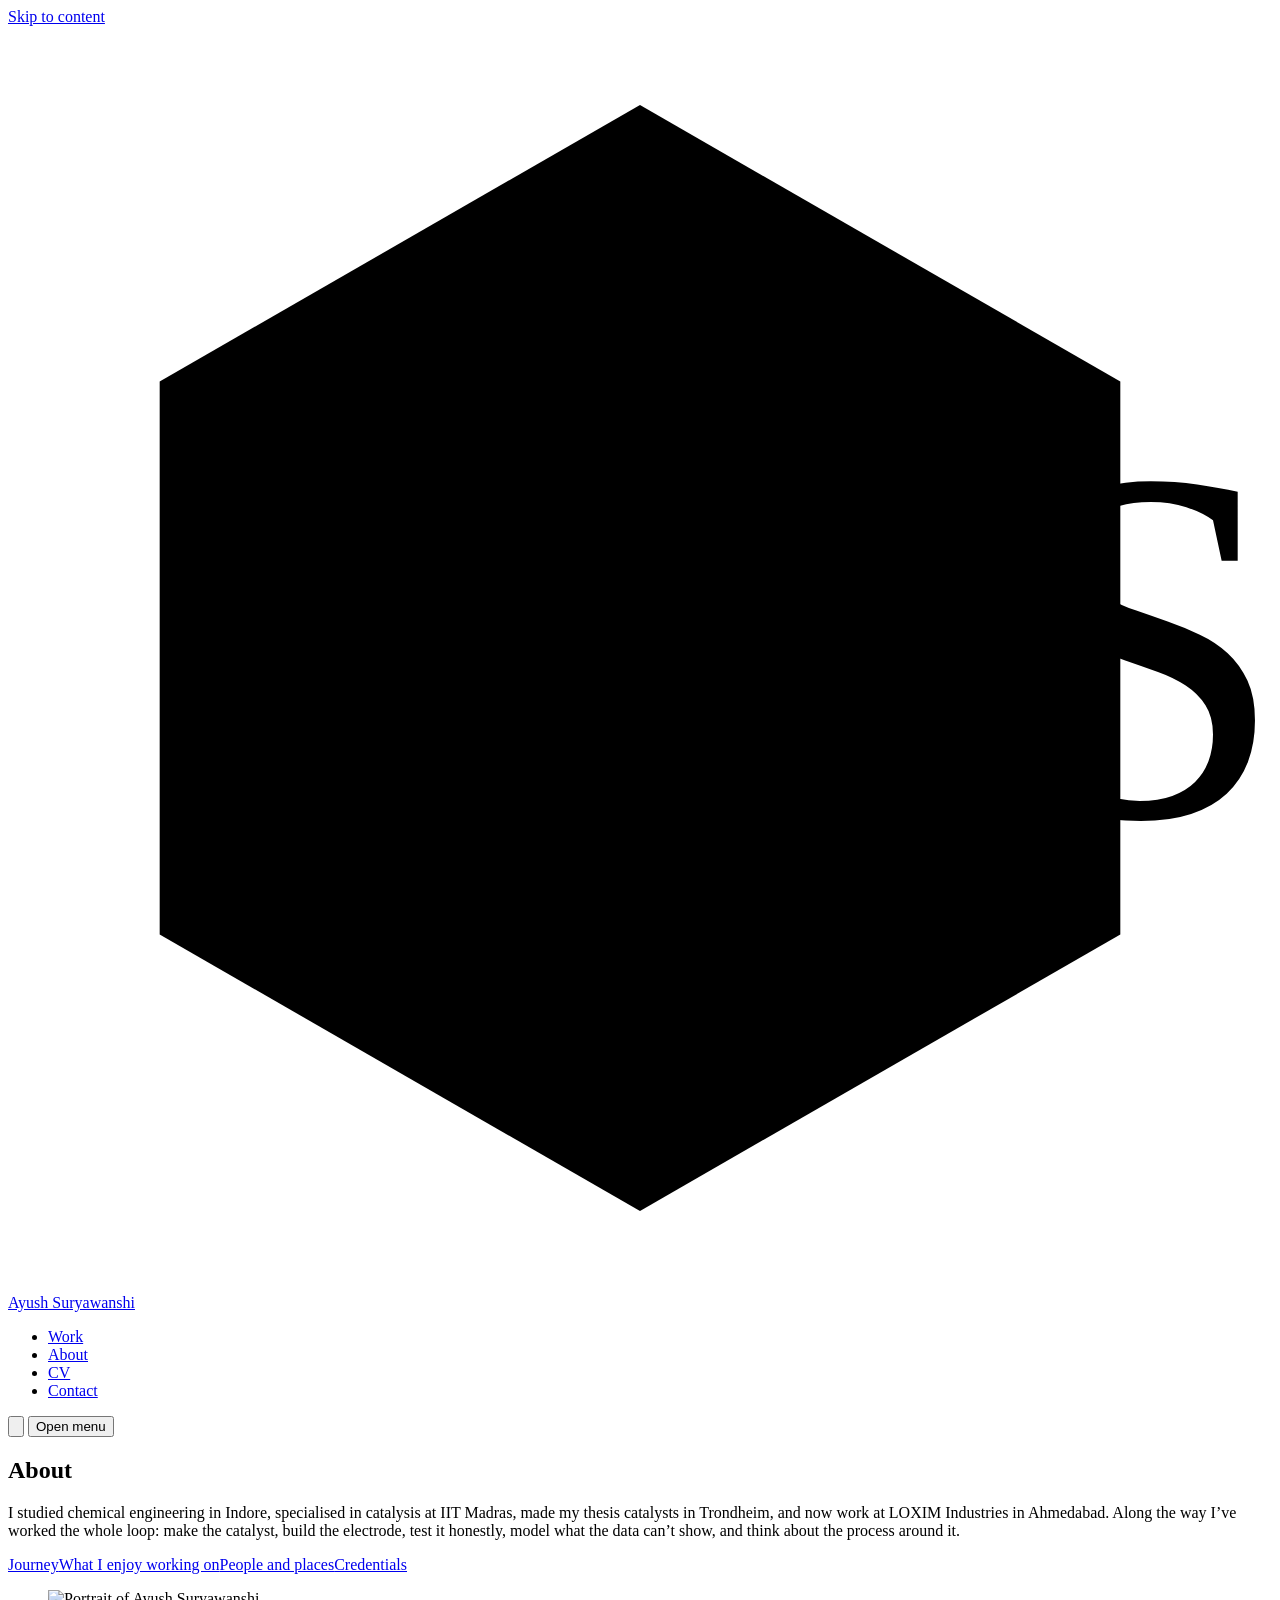
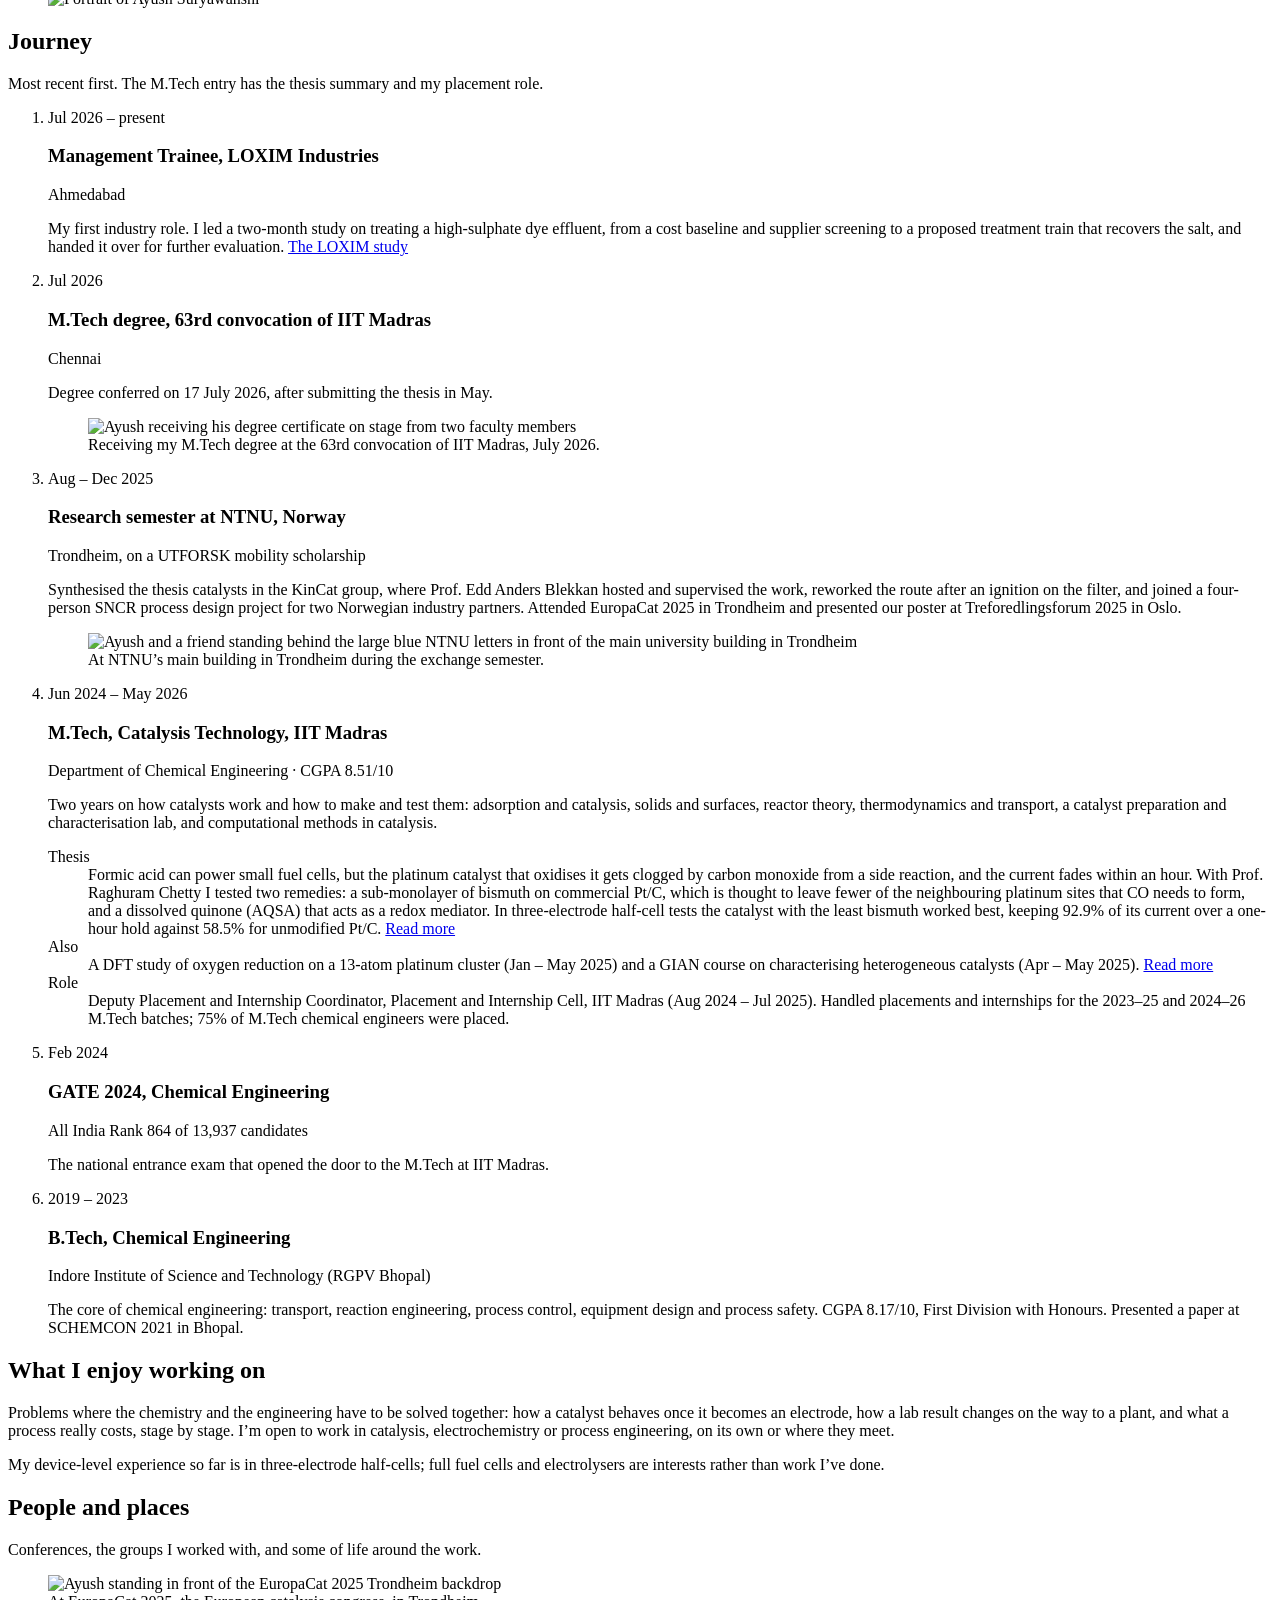
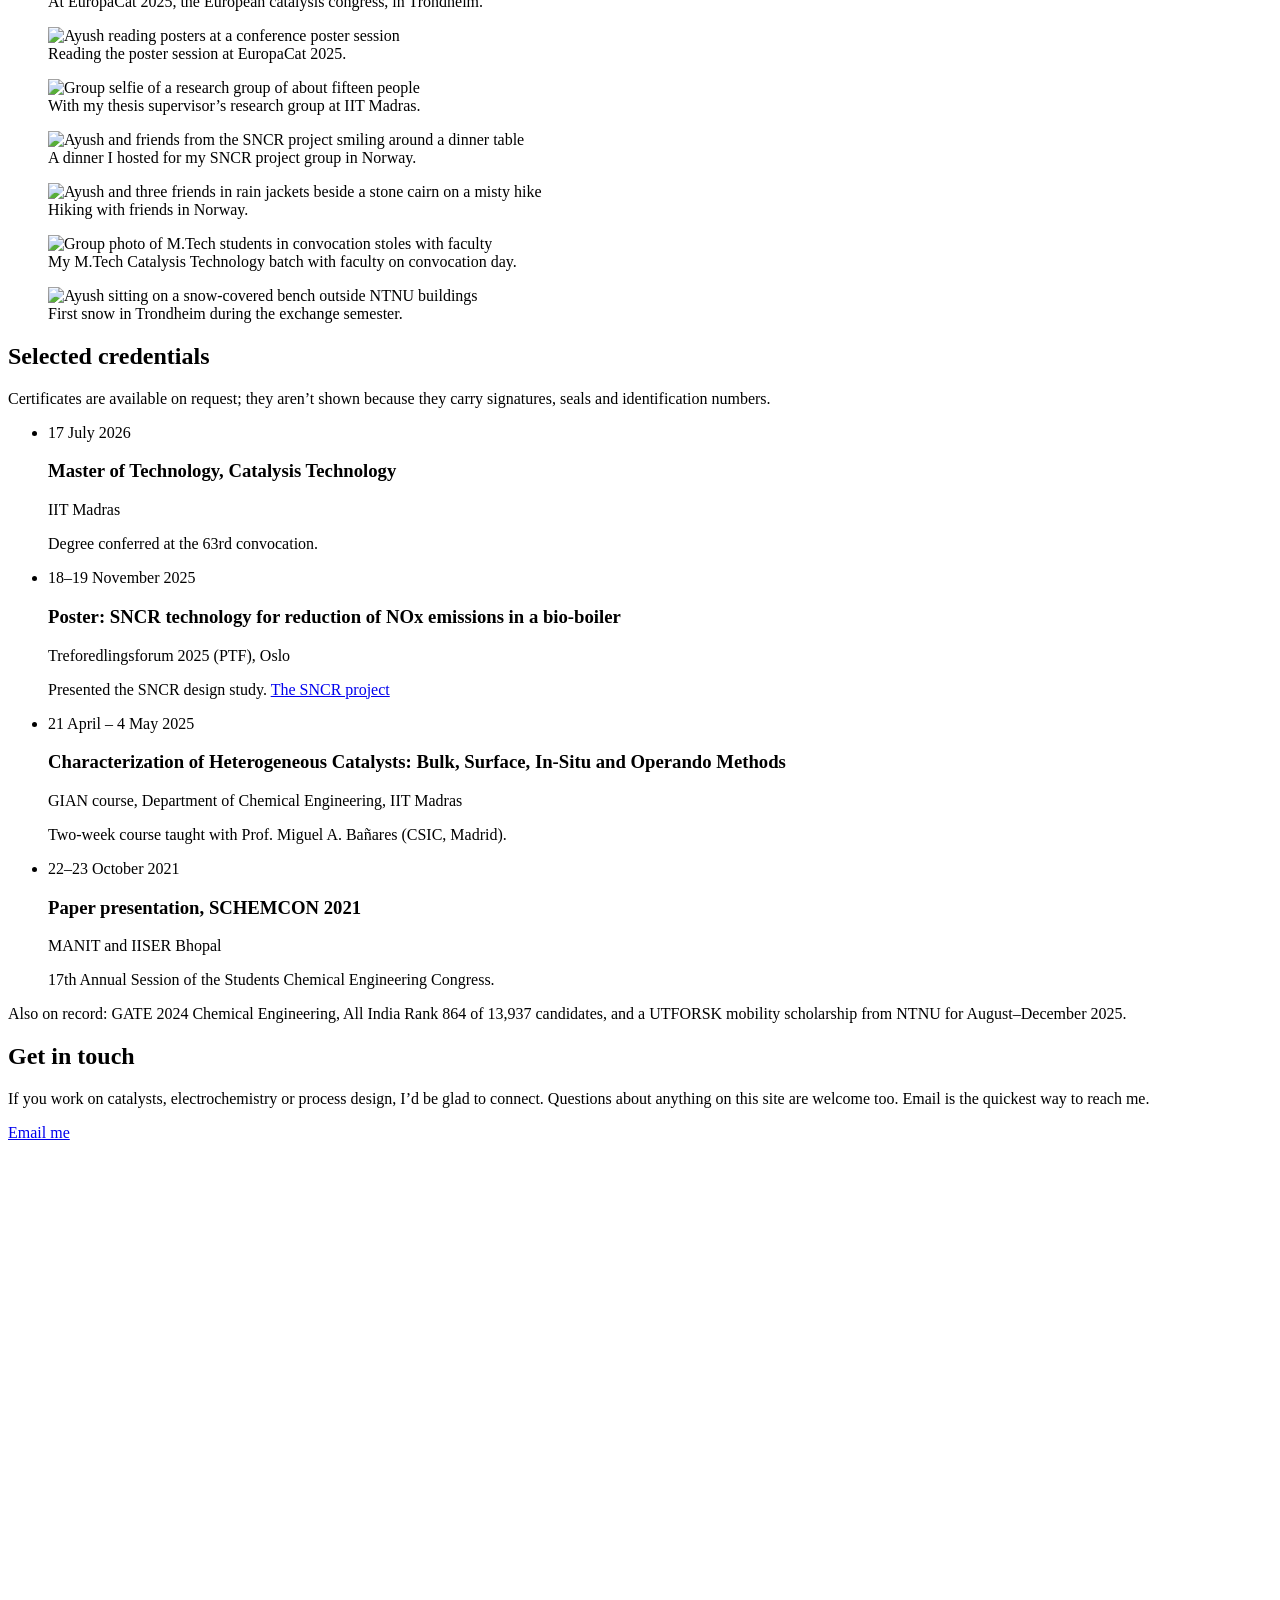
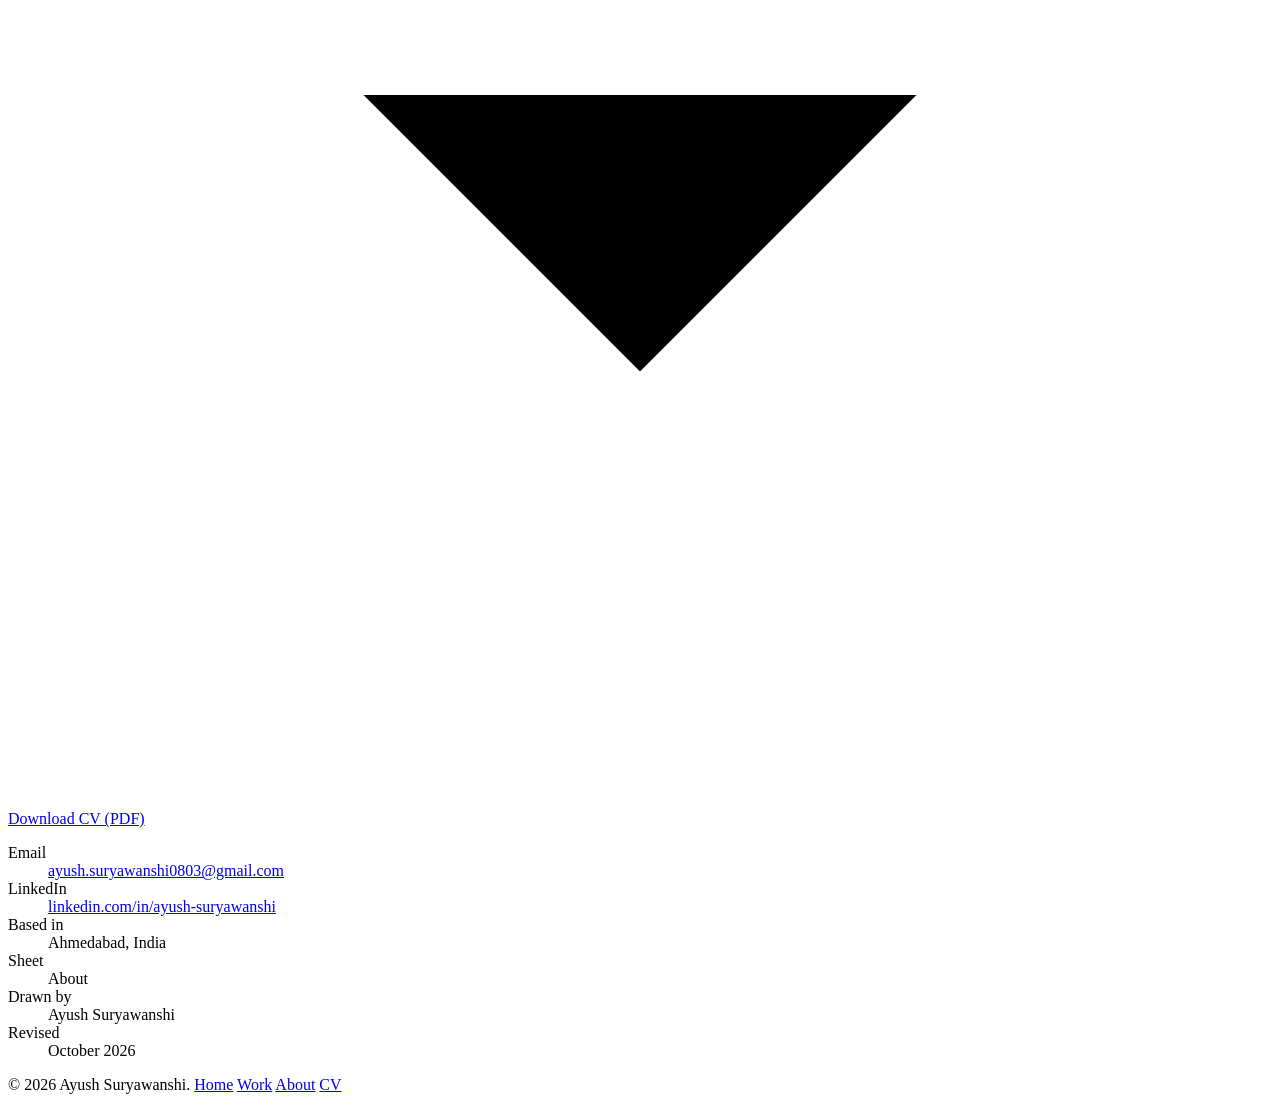
==== about/index.html @ 7a37c441 "Redesign the portfolio from scratch: engineering-drawing identity Previous version backed up to port" ====
<!DOCTYPE html>
<html lang="en">
<head>
<meta charset="utf-8">
<meta name="viewport" content="width=device-width, initial-scale=1">
<script>(function(){var d=document.documentElement,t=null;try{t=localStorage.getItem('theme')}catch(e){}if(t==='light'||t==='dark')d.setAttribute('data-theme',t);d.classList.add('js');if(window.matchMedia&&!matchMedia('(prefers-reduced-motion: reduce)').matches)d.classList.add('motion');})();</script>
<title>About – Ayush Suryawanshi</title>
<meta name="description" content="About Ayush Suryawanshi: B.Tech in chemical engineering, M.Tech in Catalysis Technology at IIT Madras, a research semester at NTNU, Norway, and now LOXIM Industries.">
<meta name="author" content="Ayush Suryawanshi">
<meta name="robots" content="noindex, nofollow"><!-- STAGING COPY: kept out of search. The live build uses index, follow. -->
<link rel="canonical" href="https://suryawanshi-ayush.github.io/about/">
<meta name="color-scheme" content="light dark">
<meta name="theme-color" content="#F5F7F8" media="(prefers-color-scheme: light)">
<meta name="theme-color" content="#0F1A2E" media="(prefers-color-scheme: dark)">
<link rel="icon" href="data:image/svg+xml,%3Csvg%20xmlns%3D%22http%3A%2F%2Fwww.w3.org%2F2000%2Fsvg%22%20viewBox%3D%220%200%2064%2064%22%3E%3Cpath%20d%3D%22M32%203%2057%2017.5v29L32%2061%207%2046.5v-29z%22%20fill%3D%22%2313213A%22%2F%3E%3Ctext%20x%3D%2232%22%20y%3D%2240%22%20font-family%3D%22Arial%2Csans-serif%22%20font-weight%3D%22700%22%20font-size%3D%2221%22%20fill%3D%22%23F5F7F8%22%20text-anchor%3D%22middle%22%3EAS%3C%2Ftext%3E%3C%2Fsvg%3E">
<meta property="og:type" content="article">
<meta property="og:site_name" content="Ayush Suryawanshi">
<meta property="og:title" content="About – Ayush Suryawanshi">
<meta property="og:description" content="About Ayush Suryawanshi: B.Tech in chemical engineering, M.Tech in Catalysis Technology at IIT Madras, a research semester at NTNU, Norway, and now LOXIM Industries.">
<meta property="og:url" content="https://suryawanshi-ayush.github.io/about/">
<meta property="og:image" content="https://suryawanshi-ayush.github.io/images/portrait-of-ayush-suryawanshi.jpg">
<meta property="og:locale" content="en_IN">
<meta name="twitter:card" content="summary_large_image">
<meta name="twitter:title" content="About – Ayush Suryawanshi">
<meta name="twitter:description" content="About Ayush Suryawanshi: B.Tech in chemical engineering, M.Tech in Catalysis Technology at IIT Madras, a research semester at NTNU, Norway, and now LOXIM Industries.">
<meta name="twitter:image" content="https://suryawanshi-ayush.github.io/images/portrait-of-ayush-suryawanshi.jpg">
<link rel="preload" href="/portfolio-staging/fonts/archivo-variable-latin.woff2" as="font" type="font/woff2" crossorigin>
<link rel="stylesheet" href="/portfolio-staging/assets/site.5144cd7d.css">
<script src="/portfolio-staging/assets/site.2f133d79.js" defer></script>
<script type="application/ld+json">{"@context":"https://schema.org","@graph":[{"@type":"BreadcrumbList","itemListElement":[{"@type":"ListItem","position":1,"name":"Home","item":"https://suryawanshi-ayush.github.io/"},{"@type":"ListItem","position":2,"name":"About","item":"https://suryawanshi-ayush.github.io/about/"}]},{"@type":"Person","@id":"https://suryawanshi-ayush.github.io/#person","name":"Ayush Suryawanshi","givenName":"Ayush","familyName":"Suryawanshi","url":"https://suryawanshi-ayush.github.io/","image":"https://suryawanshi-ayush.github.io/images/portrait-of-ayush-suryawanshi.jpg","email":"mailto:ayush.suryawanshi0803@gmail.com","jobTitle":"Management Trainee","description":"Chemical engineer working across catalysis, electrochemistry and process engineering. M.Tech in Catalysis Technology, IIT Madras (2026), with a research semester at NTNU, Norway (2025).","worksFor":{"@type":"Organization","name":"LOXIM Industries Ltd.","address":{"@type":"PostalAddress","addressLocality":"Ahmedabad","addressCountry":"IN"}},"alumniOf":[{"@type":"CollegeOrUniversity","name":"Indian Institute of Technology Madras","alternateName":"IIT Madras","sameAs":"https://www.iitm.ac.in/"},{"@type":"CollegeOrUniversity","name":"Norwegian University of Science and Technology","alternateName":"NTNU","sameAs":"https://www.ntnu.edu/"},{"@type":"CollegeOrUniversity","name":"Indore Institute of Science and Technology","alternateName":"IIST Indore"}],"hasCredential":[{"@type":"EducationalOccupationalCredential","credentialCategory":"degree","name":"M.Tech, Catalysis Technology, IIT Madras (2026)"},{"@type":"EducationalOccupationalCredential","credentialCategory":"degree","name":"B.Tech, Chemical Engineering, Indore Institute of Science and Technology (2023)"}],"award":["GATE 2024 Chemical Engineering, All India Rank 864 of 13,937","UTFORSK mobility scholarship, NTNU (2025)"],"knowsAbout":["Chemical engineering","Catalysis","Catalyst synthesis","Bi-modified Pt/C catalysts","Electrochemistry","Electrocatalysis","Formic acid oxidation","Cyclic voltammetry","Chronoamperometry","Electrochemical surface area","Catalyst inks and electrodes","SEM-EDX","XRD","DFT (Gaussian 16)","Oxygen reduction reaction","Process design","Process economics","Process safety","SNCR NOx reduction","Reaction kinetics (Cantera)","Process simulation (DWSIM)","Effluent treatment","Electrocoagulation"],"knowsLanguage":["English","Hindi"],"sameAs":["https://www.linkedin.com/in/ayush-suryawanshi","https://github.com/suryawanshi-ayush"]}]}</script>
</head>
<body class="">
<a class="skip" href="#main">Skip to content</a>
<header class="site-head">
  <div class="wrap head-row">
    <a class="brand" href="/portfolio-staging/"><svg class="mark" viewBox="0 0 40 40" aria-hidden="true"><path d="M20 2.5 35.2 11.25v17.5L20 37.5 4.8 28.75v-17.5z"/><text x="20" y="25">AS</text></svg><span class="brand-name">Ayush Suryawanshi</span></a>
    <nav class="site-nav" id="site-nav" aria-label="Main">
      <ul><li><a href="/portfolio-staging/projects/">Work</a></li><li><a href="/portfolio-staging/about/" aria-current="page">About</a></li><li><a href="/portfolio-staging/cv/">CV</a></li><li><a href="#contact">Contact</a></li></ul>
    </nav>
    <button class="theme-btn" type="button" aria-label="Switch colour theme"><svg class="i-moon" viewBox="0 0 24 24" aria-hidden="true"><path d="M20.5 14.2A8.5 8.5 0 1 1 9.8 3.5a6.6 6.6 0 0 0 10.7 10.7z"/></svg><svg class="i-sun" viewBox="0 0 24 24" aria-hidden="true"><circle cx="12" cy="12" r="4.2"/><path d="M12 2.5v2.2M12 19.3v2.2M2.5 12h2.2M19.3 12h2.2M5.3 5.3l1.6 1.6M17.1 17.1l1.6 1.6M5.3 18.7l1.6-1.6M17.1 6.9l1.6-1.6"/></svg></button>
    <button class="menu-btn" type="button" aria-expanded="false" aria-controls="site-nav"><span class="sr-only">Open menu</span><span class="burger" aria-hidden="true"></span></button>
  </div>
</header>
<main id="main">

<section class="page-head sheet">
  <div class="wrap about-head">
    <div>
      <h1>About</h1>
      <p class="lede">I studied chemical engineering in Indore, specialised in catalysis at IIT Madras, made my thesis catalysts in Trondheim, and now work at LOXIM Industries in Ahmedabad. Along the way I’ve worked the whole loop: make the catalyst, build the electrode, test it honestly, model what the data can’t show, and think about the process around it.</p>
      <nav class="jump" aria-label="On this page">
        <a href="#journey">Journey</a><a href="#interests">What I enjoy working on</a><a href="#photos">People and places</a><a href="#credentials">Credentials</a>
      </nav>
    </div>
    <figure class="about-photo"><img src="/portfolio-staging/images/w/portrait-of-ayush-suryawanshi-640.webp" srcset="/portfolio-staging/images/w/portrait-of-ayush-suryawanshi-640.webp 640w, /portfolio-staging/images/w/portrait-of-ayush-suryawanshi-800.webp 800w" sizes="(min-width: 900px) 280px, 60vw" width="800" height="1000" alt="Portrait of Ayush Suryawanshi" fetchpriority="high" decoding="async"></figure>
  </div>
</section>

<section class="section" id="journey" aria-labelledby="journey-h">
  <div class="wrap">
    <div class="section-head">
      <h2 id="journey-h">Journey</h2>
      <p class="lede">Most recent first. The M.Tech entry has the thesis summary and my placement role.</p>
    </div>
    <ol class="timeline">
      <li>
        <p class="tl-when">Jul 2026 – present</p>
        <div class="tl-body">
          <h3>Management Trainee, LOXIM Industries</h3>
          <p class="tl-where">Ahmedabad</p>
          <p>My first industry role. I led a two-month study on treating a high-sulphate dye effluent, from a cost baseline and supplier screening to a proposed treatment train that recovers the salt, and handed it over for further evaluation. <a href="/portfolio-staging/projects/loxim-effluent-treatment-study/">The LOXIM study</a></p>
          
        </div>
        
      </li>
      <li class="has-photo">
        <p class="tl-when">Jul 2026</p>
        <div class="tl-body">
          <h3>M.Tech degree, 63rd convocation of IIT Madras</h3>
          <p class="tl-where">Chennai</p>
          <p>Degree conferred on 17 July 2026, after submitting the thesis in May.</p>
          
        </div>
        <figure class="fig tl-photo"><img src="/portfolio-staging/images/w/ayush-receiving-his-degree-certificate-on-stage-with-640.webp" srcset="/portfolio-staging/images/w/ayush-receiving-his-degree-certificate-on-stage-with-640.webp 640w, /portfolio-staging/images/w/ayush-receiving-his-degree-certificate-on-stage-with-1280.webp 1280w" sizes="(min-width: 900px) 320px, 100vw" width="1400" height="821" alt="Ayush receiving his degree certificate on stage from two faculty members" loading="lazy" decoding="async" data-zoom="/portfolio-staging/images/w/ayush-receiving-his-degree-certificate-on-stage-with-1280.webp"><figcaption>Receiving my M.Tech degree at the 63rd convocation of IIT Madras, July 2026.</figcaption></figure>
      </li>
      <li class="has-photo">
        <p class="tl-when">Aug – Dec 2025</p>
        <div class="tl-body">
          <h3>Research semester at NTNU, Norway</h3>
          <p class="tl-where">Trondheim, on a UTFORSK mobility scholarship</p>
          <p>Synthesised the thesis catalysts in the KinCat group, where Prof. Edd Anders Blekkan hosted and supervised the work, reworked the route after an ignition on the filter, and joined a four-person SNCR process design project for two Norwegian industry partners. Attended EuropaCat 2025 in Trondheim and presented our poster at Treforedlingsforum 2025 in Oslo.</p>
          
        </div>
        <figure class="fig tl-photo"><img src="/portfolio-staging/images/w/ayush-at-ntnu-main-building-trondheim-640.webp" srcset="/portfolio-staging/images/w/ayush-at-ntnu-main-building-trondheim-640.webp 640w, /portfolio-staging/images/w/ayush-at-ntnu-main-building-trondheim-1280.webp 1280w" sizes="(min-width: 900px) 320px, 100vw" width="1600" height="1200" alt="Ayush and a friend standing behind the large blue NTNU letters in front of the main university building in Trondheim" loading="lazy" decoding="async" data-zoom="/portfolio-staging/images/w/ayush-at-ntnu-main-building-trondheim-1280.webp"><figcaption>At NTNU’s main building in Trondheim during the exchange semester.</figcaption></figure>
      </li>
      <li id="mtech">
        <p class="tl-when">Jun 2024 – May 2026</p>
        <div class="tl-body">
          <h3>M.Tech, Catalysis Technology, IIT Madras</h3>
          <p class="tl-where">Department of Chemical Engineering · CGPA 8.51/10</p>
          <p>Two years on how catalysts work and how to make and test them: adsorption and catalysis, solids and surfaces, reactor theory, thermodynamics and transport, a catalyst preparation and characterisation lab, and computational methods in catalysis.</p>
          <dl class="tl-blocks"><div><dt>Thesis</dt><dd>Formic acid can power small fuel cells, but the platinum catalyst that oxidises it gets clogged by carbon monoxide from a side reaction, and the current fades within an hour. With Prof. Raghuram Chetty I tested two remedies: a sub-monolayer of bismuth on commercial Pt/C, which is thought to leave fewer of the neighbouring platinum sites that CO needs to form, and a dissolved quinone (AQSA) that acts as a redox mediator. In three-electrode half-cell tests the catalyst with the least bismuth worked best, keeping 92.9% of its current over a one-hour hold against 58.5% for unmodified Pt/C. <a href="/portfolio-staging/projects/thesis-bi-pt-formic-acid/">Read more</a></dd></div><div><dt>Also</dt><dd>A DFT study of oxygen reduction on a 13-atom platinum cluster (Jan – May 2025) and a GIAN course on characterising heterogeneous catalysts (Apr – May 2025). <a href="/portfolio-staging/projects/dft-orr-pt13/">Read more</a></dd></div><div><dt>Role</dt><dd>Deputy Placement and Internship Coordinator, Placement and Internship Cell, IIT Madras (Aug 2024 – Jul 2025). Handled placements and internships for the 2023–25 and 2024–26 M.Tech batches; 75% of M.Tech chemical engineers were placed.</dd></div></dl>
        </div>
        
      </li>
      <li>
        <p class="tl-when">Feb 2024</p>
        <div class="tl-body">
          <h3>GATE 2024, Chemical Engineering</h3>
          <p class="tl-where">All India Rank 864 of 13,937 candidates</p>
          <p>The national entrance exam that opened the door to the M.Tech at IIT Madras.</p>
          
        </div>
        
      </li>
      <li>
        <p class="tl-when">2019 – 2023</p>
        <div class="tl-body">
          <h3>B.Tech, Chemical Engineering</h3>
          <p class="tl-where">Indore Institute of Science and Technology (RGPV Bhopal)</p>
          <p>The core of chemical engineering: transport, reaction engineering, process control, equipment design and process safety. CGPA 8.17/10, First Division with Honours. Presented a paper at SCHEMCON 2021 in Bhopal.</p>
          
        </div>
        
      </li>
    </ol>
  </div>
</section>

<section class="section interests" id="interests" aria-labelledby="int-h">
  <div class="wrap narrow">
    <h2 id="int-h">What I enjoy working on</h2>
    <p>Problems where the chemistry and the engineering have to be solved together: how a catalyst behaves once it becomes an electrode, how a lab result changes on the way to a plant, and what a process really costs, stage by stage. I’m open to work in catalysis, electrochemistry or process engineering, on its own or where they meet.</p>
    <p class="note">My device-level experience so far is in three-electrode half-cells; full fuel cells and electrolysers are interests rather than work I’ve done.</p>
  </div>
</section>

<section class="section" id="photos" aria-labelledby="gallery-h">
  <div class="wrap">
    <div class="section-head">
      <h2 id="gallery-h">People and places</h2>
      <p class="lede">Conferences, the groups I worked with, and some of life around the work.</p>
    </div>
    <div class="gallery"><figure class="fig g"><img src="/portfolio-staging/images/w/ayush-in-front-of-the-europacat-2025-trondheim-640.webp" srcset="/portfolio-staging/images/w/ayush-in-front-of-the-europacat-2025-trondheim-640.webp 640w, /portfolio-staging/images/w/ayush-in-front-of-the-europacat-2025-trondheim-1280.webp 1280w" sizes="(min-width: 1000px) 360px, (min-width: 600px) 50vw, 100vw" width="1400" height="1049" alt="Ayush standing in front of the EuropaCat 2025 Trondheim backdrop" loading="lazy" decoding="async" data-zoom="/portfolio-staging/images/w/ayush-in-front-of-the-europacat-2025-trondheim-1280.webp"><figcaption>At EuropaCat 2025, the European catalysis congress, in Trondheim.</figcaption></figure><figure class="fig g"><img src="/portfolio-staging/images/w/ayush-reading-conference-posters-554.webp" width="554" height="1200" alt="Ayush reading posters at a conference poster session" loading="lazy" decoding="async" data-zoom="/portfolio-staging/images/w/ayush-reading-conference-posters-554.webp"><figcaption>Reading the poster session at EuropaCat 2025.</figcaption></figure><figure class="fig g"><img src="/portfolio-staging/images/w/group-selfie-of-a-research-group-640.webp" srcset="/portfolio-staging/images/w/group-selfie-of-a-research-group-640.webp 640w, /portfolio-staging/images/w/group-selfie-of-a-research-group-1280.webp 1280w" sizes="(min-width: 1000px) 360px, (min-width: 600px) 50vw, 100vw" width="1400" height="1052" alt="Group selfie of a research group of about fifteen people" loading="lazy" decoding="async" data-zoom="/portfolio-staging/images/w/group-selfie-of-a-research-group-1280.webp"><figcaption>With my thesis supervisor’s research group at IIT Madras.</figcaption></figure><figure class="fig g"><img src="/portfolio-staging/images/w/sncr-project-team-dinner-trondheim-640.webp" srcset="/portfolio-staging/images/w/sncr-project-team-dinner-trondheim-640.webp 640w, /portfolio-staging/images/w/sncr-project-team-dinner-trondheim-1280.webp 1280w" sizes="(min-width: 1000px) 360px, (min-width: 600px) 50vw, 100vw" width="1280" height="591" alt="Ayush and friends from the SNCR project smiling around a dinner table" loading="lazy" decoding="async" data-zoom="/portfolio-staging/images/w/sncr-project-team-dinner-trondheim-1280.webp"><figcaption>A dinner I hosted for my SNCR project group in Norway.</figcaption></figure><figure class="fig g"><img src="/portfolio-staging/images/w/hiking-with-friends-norway-640.webp" srcset="/portfolio-staging/images/w/hiking-with-friends-norway-640.webp 640w, /portfolio-staging/images/w/hiking-with-friends-norway-1280.webp 1280w" sizes="(min-width: 1000px) 360px, (min-width: 600px) 50vw, 100vw" width="1600" height="1200" alt="Ayush and three friends in rain jackets beside a stone cairn on a misty hike" loading="lazy" decoding="async" data-zoom="/portfolio-staging/images/w/hiking-with-friends-norway-1280.webp"><figcaption>Hiking with friends in Norway.</figcaption></figure><figure class="fig g"><img src="/portfolio-staging/images/w/group-photo-of-m-tech-students-in-convocation-640.webp" srcset="/portfolio-staging/images/w/group-photo-of-m-tech-students-in-convocation-640.webp 640w, /portfolio-staging/images/w/group-photo-of-m-tech-students-in-convocation-1280.webp 1280w" sizes="(min-width: 1000px) 360px, (min-width: 600px) 50vw, 100vw" width="1400" height="718" alt="Group photo of M.Tech students in convocation stoles with faculty" loading="lazy" decoding="async" data-zoom="/portfolio-staging/images/w/group-photo-of-m-tech-students-in-convocation-1280.webp"><figcaption>My M.Tech Catalysis Technology batch with faculty on convocation day.</figcaption></figure><figure class="fig g"><img src="/portfolio-staging/images/w/ayush-sitting-on-a-snow-covered-bench-outside-640.webp" srcset="/portfolio-staging/images/w/ayush-sitting-on-a-snow-covered-bench-outside-640.webp 640w, /portfolio-staging/images/w/ayush-sitting-on-a-snow-covered-bench-outside-1280.webp 1280w" sizes="(min-width: 1000px) 360px, (min-width: 600px) 50vw, 100vw" width="1400" height="892" alt="Ayush sitting on a snow-covered bench outside NTNU buildings" loading="lazy" decoding="async" data-zoom="/portfolio-staging/images/w/ayush-sitting-on-a-snow-covered-bench-outside-1280.webp"><figcaption>First snow in Trondheim during the exchange semester.</figcaption></figure></div>
  </div>
</section>

<section class="section" id="credentials" aria-labelledby="cred-h">
  <div class="wrap">
    <div class="section-head">
      <h2 id="cred-h">Selected credentials</h2>
      <p class="lede">Certificates are available on request; they aren’t shown because they carry signatures, seals and identification numbers.</p>
    </div>
    <ul class="creds">
      <li>
        <p class="cred-when">17 July 2026</p>
        <div><h3>Master of Technology, Catalysis Technology</h3><p class="cred-meta">IIT Madras</p><p>Degree conferred at the 63rd convocation.</p></div>
      </li>
      <li>
        <p class="cred-when">18–19 November 2025</p>
        <div><h3>Poster: SNCR technology for reduction of NOx emissions in a bio-boiler</h3><p class="cred-meta">Treforedlingsforum 2025 (PTF), Oslo</p><p>Presented the SNCR design study. <a href="/portfolio-staging/projects/sncr-biomass-boiler/">The SNCR project</a></p></div>
      </li>
      <li>
        <p class="cred-when">21 April – 4 May 2025</p>
        <div><h3>Characterization of Heterogeneous Catalysts: Bulk, Surface, In-Situ and Operando Methods</h3><p class="cred-meta">GIAN course, Department of Chemical Engineering, IIT Madras</p><p>Two-week course taught with Prof. Miguel A. Bañares (CSIC, Madrid).</p></div>
      </li>
      <li>
        <p class="cred-when">22–23 October 2021</p>
        <div><h3>Paper presentation, SCHEMCON 2021</h3><p class="cred-meta">MANIT and IISER Bhopal</p><p>17th Annual Session of the Students Chemical Engineering Congress.</p></div>
      </li>
    </ul>
    <p class="note">Also on record: GATE 2024 Chemical Engineering, All India Rank 864 of 13,937 candidates, and a UTFORSK mobility scholarship from NTNU for August–December 2025.</p>
  </div>
</section>
</main>
<footer class="site-foot" id="contact">
  <div class="wrap">
    <div class="titleblock">
      <div class="tb-main">
        <h2 class="tb-title">Get in touch</h2>
        <p>If you work on catalysts, electrochemistry or process design, I’d be glad to connect. Questions about anything on this site are welcome too. Email is the quickest way to reach me.</p>
        <div class="tb-actions">
          <a class="btn btn-solid" href="mailto:ayush.suryawanshi0803@gmail.com">Email me</a>
          <a class="btn btn-line" href="/portfolio-staging/Ayush_CV_revised.pdf" download="Ayush_CV.pdf"><svg class="ic" viewBox="0 0 16 16" aria-hidden="true"><path d="M8 2.5v8M4.5 7 8 10.5 11.5 7M3 13.5h10"/></svg>Download CV (PDF)</a>
        </div>
      </div>
      <dl class="tb-cells">
        <div><dt>Email</dt><dd><a href="mailto:ayush.suryawanshi0803@gmail.com">ayush.suryawanshi0803@gmail.com</a></dd></div>
        <div><dt>LinkedIn</dt><dd><a href="https://www.linkedin.com/in/ayush-suryawanshi" rel="me noopener" target="_blank">linkedin.com/in/ayush-suryawanshi</a></dd></div>
        <div><dt>Based in</dt><dd>Ahmedabad, India</dd></div>
        <div><dt>Sheet</dt><dd>About</dd></div>
        <div><dt>Drawn by</dt><dd>Ayush Suryawanshi</dd></div>
        <div><dt>Revised</dt><dd><time datetime="2026-10-26">October 2026</time></dd></div>
      </dl>
    </div>
    <p class="foot-note">© 2026 Ayush Suryawanshi. <a href="/portfolio-staging/">Home</a> <a href="/portfolio-staging/projects/">Work</a> <a href="/portfolio-staging/about/">About</a> <a href="/portfolio-staging/cv/">CV</a></p>
  </div>
</footer>
<dialog class="lightbox" aria-label="Enlarged image">
  <form method="dialog"><button class="lb-close" type="submit" aria-label="Close">Close <kbd>Esc</kbd></button></form>
  <img src="[data-uri]" alt="">
  <p class="lb-cap"></p>
  <a class="lb-full" href="#" target="_blank" rel="noopener">Open full size in a new tab</a>
  <div class="lb-nav"><button type="button" data-step="-1" aria-label="Previous image">‹</button><button type="button" data-step="1" aria-label="Next image">›</button></div>
</dialog>
</body>
</html>
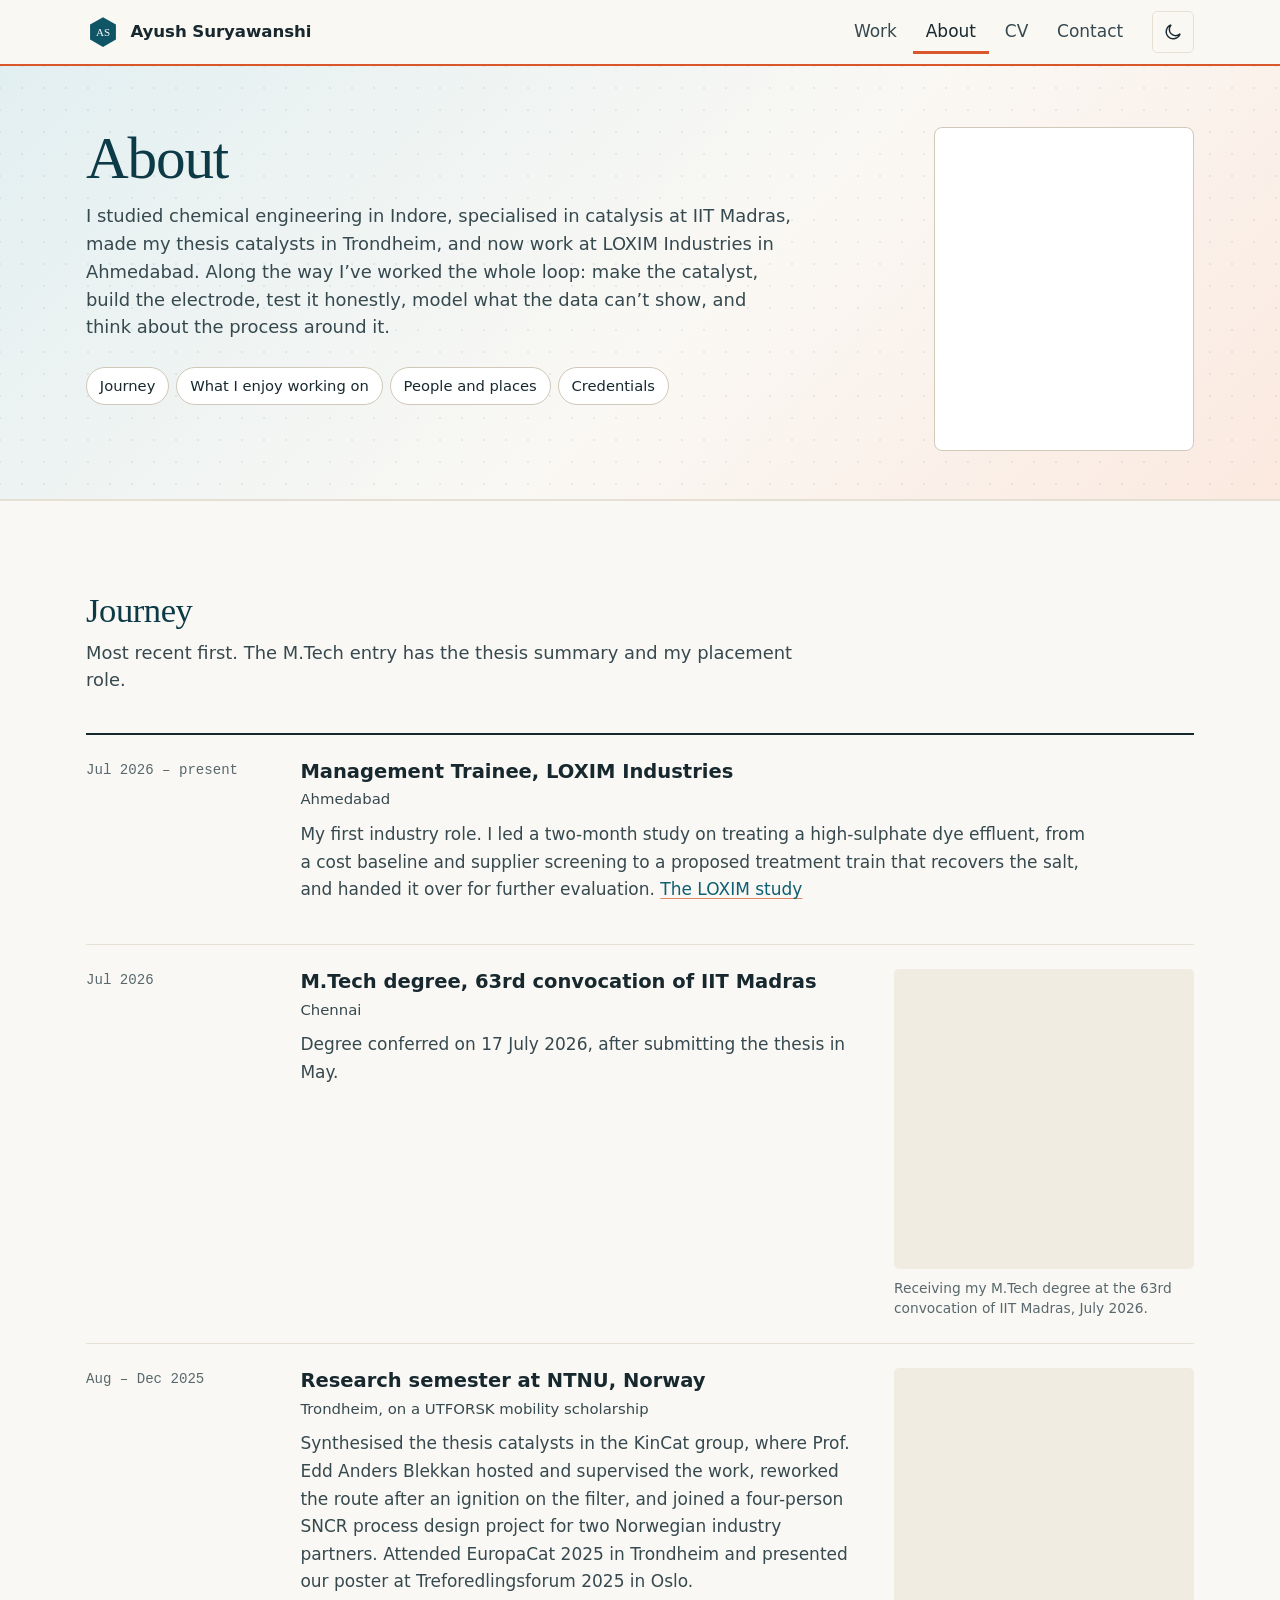
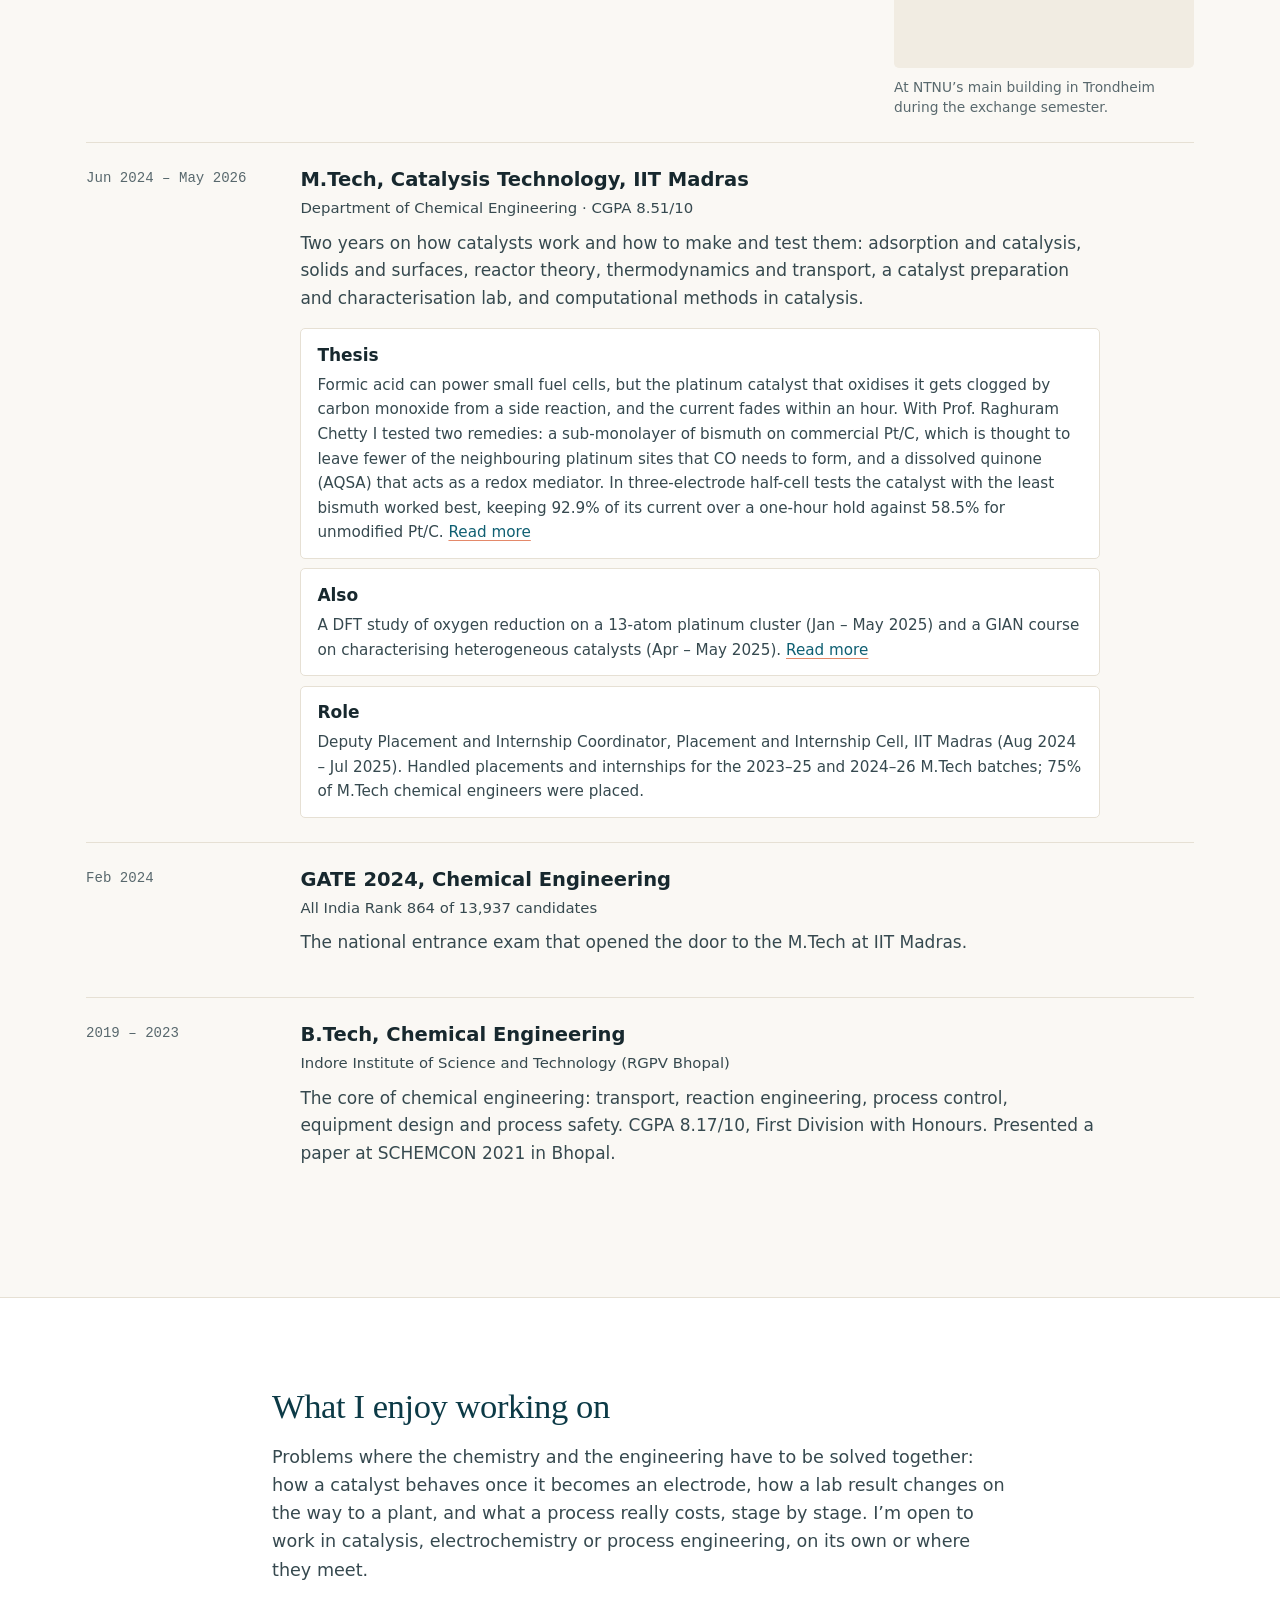
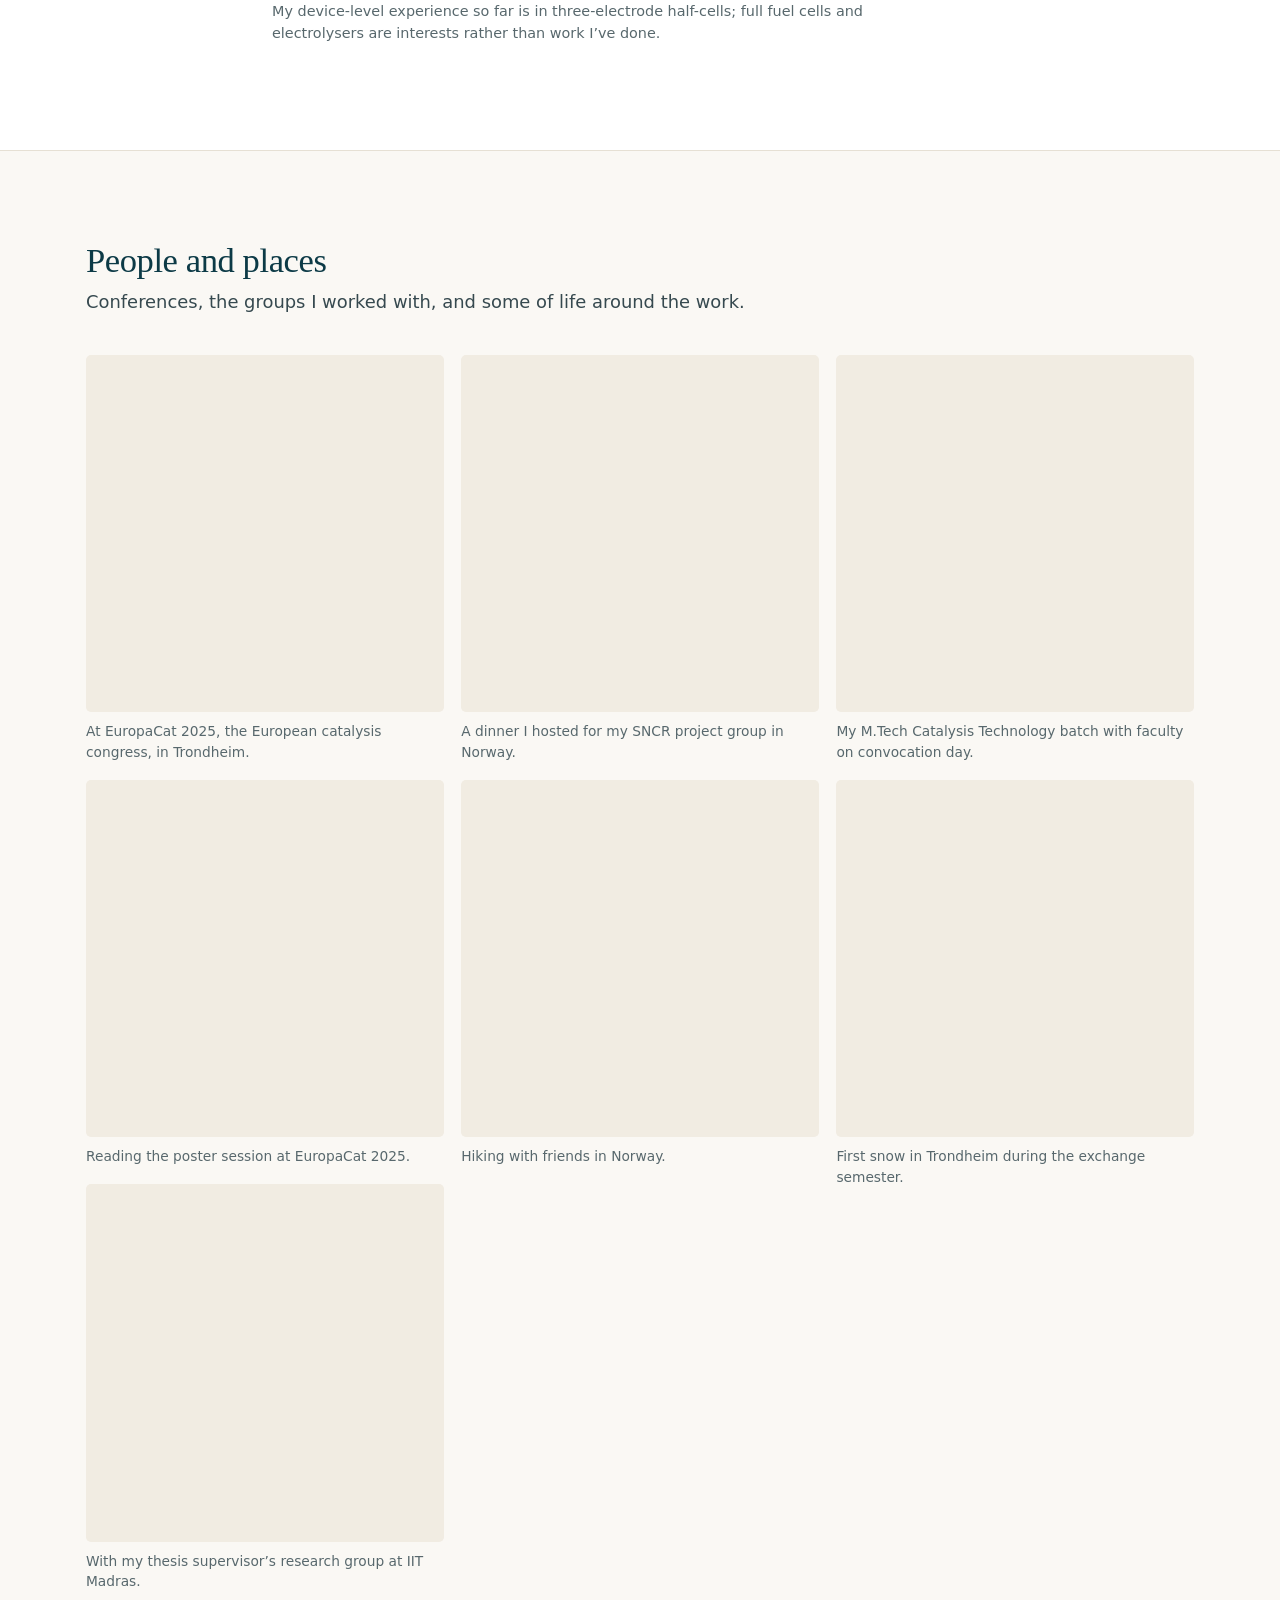
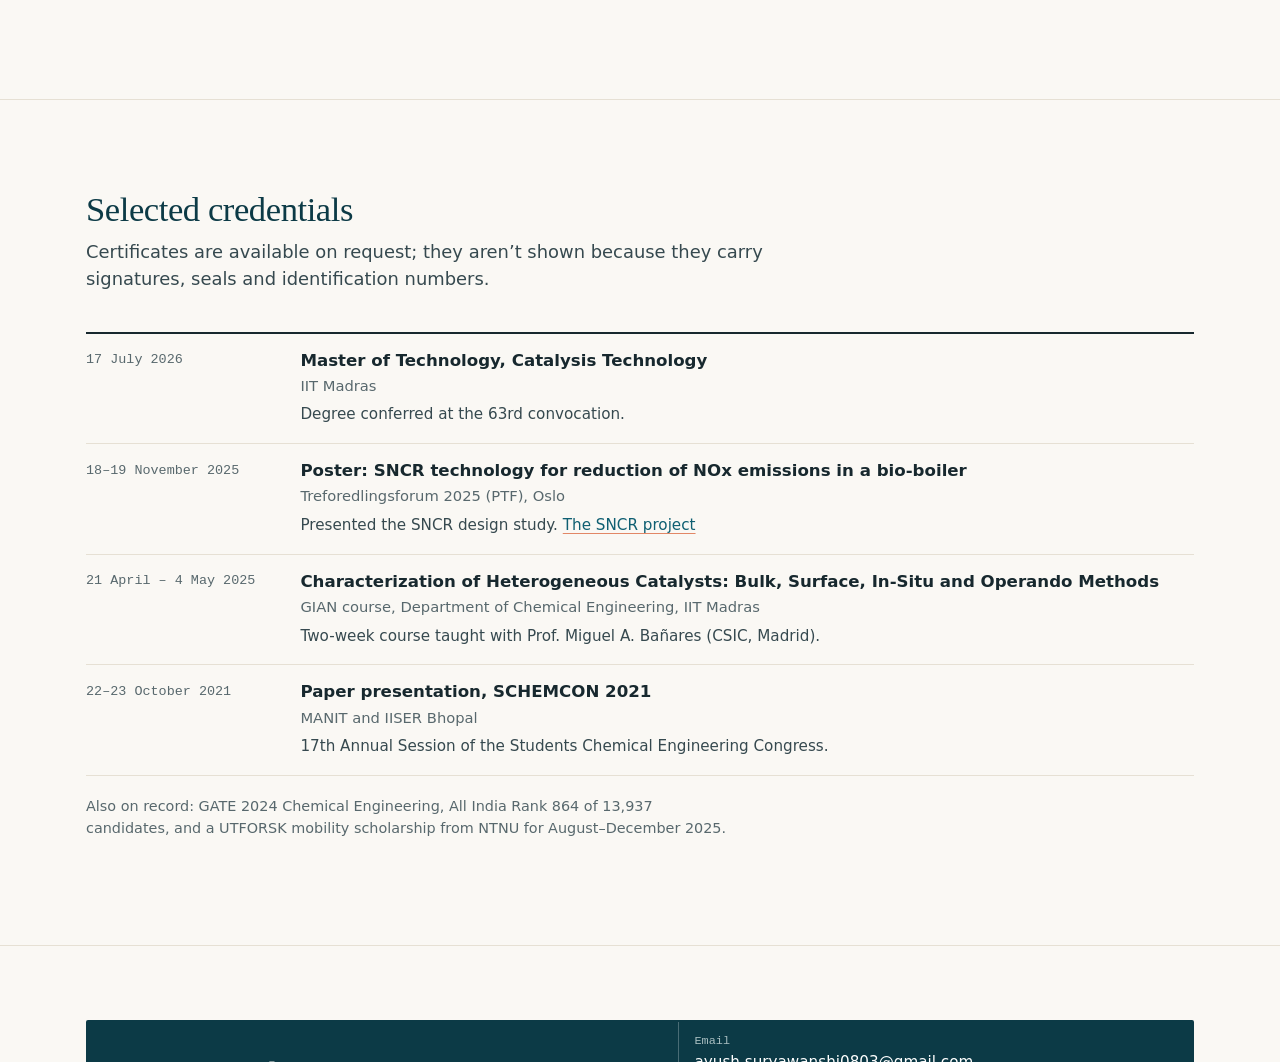
==== commit 48ce60de: "PageSpeed fixes: inline styles, lighter video and images, llms.txt links - Styles minified and place" ====
--- a/about/index.html
+++ b/about/index.html
@@ -10,9 +10,9 @@
 <meta name="robots" content="noindex, nofollow"><!-- STAGING COPY: kept out of search. The live build uses index, follow. -->
 <link rel="canonical" href="https://suryawanshi-ayush.github.io/about/">
 <meta name="color-scheme" content="light dark">
-<meta name="theme-color" content="#F5F7F8" media="(prefers-color-scheme: light)">
-<meta name="theme-color" content="#0F1A2E" media="(prefers-color-scheme: dark)">
-<link rel="icon" href="data:image/svg+xml,%3Csvg%20xmlns%3D%22http%3A%2F%2Fwww.w3.org%2F2000%2Fsvg%22%20viewBox%3D%220%200%2064%2064%22%3E%3Cpath%20d%3D%22M32%203%2057%2017.5v29L32%2061%207%2046.5v-29z%22%20fill%3D%22%2313213A%22%2F%3E%3Ctext%20x%3D%2232%22%20y%3D%2240%22%20font-family%3D%22Arial%2Csans-serif%22%20font-weight%3D%22700%22%20font-size%3D%2221%22%20fill%3D%22%23F5F7F8%22%20text-anchor%3D%22middle%22%3EAS%3C%2Ftext%3E%3C%2Fsvg%3E">
+<meta name="theme-color" content="#FAF8F4" media="(prefers-color-scheme: light)">
+<meta name="theme-color" content="#0E1B20" media="(prefers-color-scheme: dark)">
+<link rel="icon" href="data:image/svg+xml,%3Csvg%20xmlns%3D%22http%3A%2F%2Fwww.w3.org%2F2000%2Fsvg%22%20viewBox%3D%220%200%2064%2064%22%3E%3Cpath%20d%3D%22M32%203%2057%2017.5v29L32%2061%207%2046.5v-29z%22%20fill%3D%22%230F5566%22%2F%3E%3Ctext%20x%3D%2232%22%20y%3D%2240%22%20font-family%3D%22Georgia%2Cserif%22%20font-size%3D%2222%22%20fill%3D%22%23FFFFFF%22%20text-anchor%3D%22middle%22%3EAS%3C%2Ftext%3E%3C%2Fsvg%3E">
 <meta property="og:type" content="article">
 <meta property="og:site_name" content="Ayush Suryawanshi">
 <meta property="og:title" content="About – Ayush Suryawanshi">
@@ -24,9 +24,10 @@
 <meta name="twitter:title" content="About – Ayush Suryawanshi">
 <meta name="twitter:description" content="About Ayush Suryawanshi: B.Tech in chemical engineering, M.Tech in Catalysis Technology at IIT Madras, a research semester at NTNU, Norway, and now LOXIM Industries.">
 <meta name="twitter:image" content="https://suryawanshi-ayush.github.io/images/portrait-of-ayush-suryawanshi.jpg">
-<link rel="preload" href="/portfolio-staging/fonts/archivo-variable-latin.woff2" as="font" type="font/woff2" crossorigin>
-<link rel="stylesheet" href="/portfolio-staging/assets/site.5144cd7d.css">
-<script src="/portfolio-staging/assets/site.2f133d79.js" defer></script>
+<link rel="preload" href="/portfolio-staging/fonts/ibm-plex-sans-latin-400.woff2" as="font" type="font/woff2" crossorigin>
+<link rel="preload" href="/portfolio-staging/fonts/ibm-plex-serif-latin-400.woff2" as="font" type="font/woff2" crossorigin>
+<style>@font-face{font-family: "Plex Serif";src: url("/portfolio-staging/fonts/ibm-plex-serif-latin-400.woff2") format("woff2");font-weight: 400;font-display: swap}@font-face{font-family: "Plex Serif";src: url("/portfolio-staging/fonts/ibm-plex-serif-latin-500.woff2") format("woff2");font-weight: 500;font-display: swap}@font-face{font-family: "Plex Sans";src: url("/portfolio-staging/fonts/ibm-plex-sans-latin-400.woff2") format("woff2");font-weight: 400;font-display: swap}@font-face{font-family: "Plex Sans";src: url("/portfolio-staging/fonts/ibm-plex-sans-latin-400-italic.woff2") format("woff2");font-weight: 400;font-style: italic;font-display: swap}@font-face{font-family: "Plex Sans";src: url("/portfolio-staging/fonts/ibm-plex-sans-latin-500.woff2") format("woff2");font-weight: 500;font-display: swap}@font-face{font-family: "Plex Sans";src: url("/portfolio-staging/fonts/ibm-plex-sans-latin-600.woff2") format("woff2");font-weight: 600;font-display: swap}@font-face{font-family: "Plex Mono";src: url("/portfolio-staging/fonts/ibm-plex-mono-latin-400.woff2") format("woff2");font-weight: 400;font-display: swap}@font-face{font-family: "Plex Mono";src: url("/portfolio-staging/fonts/ibm-plex-mono-latin-500.woff2") format("woff2");font-weight: 500;font-display: swap}:root{--serif: "Plex Serif",Georgia,"Times New Roman",serif;--sans: "Plex Sans",system-ui,-apple-system,"Segoe UI",Roboto,sans-serif;--mono: "Plex Mono",ui-monospace,"SFMono-Regular",Menlo,monospace;--paper: #faf8f4;--sheet: #ffffff;--sheet-2: #f1ece2;--ink: #17282e;--ink-2: #36494f;--muted: #58686d;--line: #e6e0d4;--line-2: #d0c8b8;--dot: rgba(15,85,102,0.08);--link: #0f5f72;--solid: #0f5566;--on-solid: #ffffff;--focus: #d9572b;--primary: #0f5566;--deep: #0c3a46;--head: #0c3a46;--accent: #d9572b;--accent-text: #b4441c;--on-accent: #ffffff;--third: #c99a2e;--band: #e4eff0;--hero-bg: linear-gradient(135deg,#e2eff1 0%,#faf8f4 55%,#fbe9df 100%);--cat: #b4441c;--cat-soft: #fbe9df;--ec: #0f6577;--ec-soft: #e2eff1;--pr: #8a6510;--pr-soft: #f6ecd2;--ok: #1f6f5c;--ok-soft: #e3f1ec;--s1: #0f5566;--s2: #d9572b;--pt: #b9c1c4;--pt-edge: #86929a;--bi: #c4532a;--co: #c99a2e;--support: #2a3a40;--maxw: 1180px;--gutter: clamp(16px,4vw,36px);--r: 8px;--r-s: 5px;--ease: cubic-bezier(0.2,0.7,0.2,1);color-scheme: light}:root[data-theme="dark"]{--paper: #0e1b20;--sheet: #13262d;--sheet-2: #183039;--ink: #e9f0ef;--ink-2: #c4d1d1;--muted: #93a7aa;--line: #1f3740;--line-2: #2d4b55;--dot: rgba(233,240,239,0.06);--link: #7fd0dc;--solid: #5fbccb;--on-solid: #0e1b20;--focus: #f08a5d;--primary: #5fbccb;--deep: #0a2c35;--head: #e9f0ef;--accent: #f08a5d;--accent-text: #f39c78;--on-accent: #0e1b20;--third: #e6bc5c;--band: #112830;--hero-bg: linear-gradient(135deg,#11303a 0%,#0e1b20 55%,#2a1c16 100%);--cat: #f39c78;--cat-soft: #33221b;--ec: #6fcad8;--ec-soft: #12303a;--pr: #e6bc5c;--pr-soft: #2e2714;--ok: #86d3b6;--ok-soft: #15302a;--s1: #4fb8c9;--s2: #f08a5d;--pt: #6f8589;--pt-edge: #9fb3b6;--bi: #f39c78;--co: #e6bc5c;--support: #24363c;color-scheme: dark}@media (prefers-color-scheme: dark){:root:not([data-theme="light"]){--paper: #0e1b20;--sheet: #13262d;--sheet-2: #183039;--ink: #e9f0ef;--ink-2: #c4d1d1;--muted: #93a7aa;--line: #1f3740;--line-2: #2d4b55;--dot: rgba(233,240,239,0.06);--link: #7fd0dc;--solid: #5fbccb;--on-solid: #0e1b20;--focus: #f08a5d;--primary: #5fbccb;--deep: #0a2c35;--head: #e9f0ef;--accent: #f08a5d;--accent-text: #f39c78;--on-accent: #0e1b20;--third: #e6bc5c;--band: #112830;--hero-bg: linear-gradient(135deg,#11303a 0%,#0e1b20 55%,#2a1c16 100%);--cat: #f39c78;--cat-soft: #33221b;--ec: #6fcad8;--ec-soft: #12303a;--pr: #e6bc5c;--pr-soft: #2e2714;--ok: #86d3b6;--ok-soft: #15302a;--s1: #4fb8c9;--s2: #f08a5d;--pt: #6f8589;--pt-edge: #9fb3b6;--bi: #f39c78;--co: #e6bc5c;--support: #24363c;color-scheme: dark}}*,*::before,*::after{box-sizing: border-box}html{-webkit-text-size-adjust: 100%;text-size-adjust: 100%}@media (prefers-reduced-motion: no-preference){html{scroll-behavior: smooth}}body{margin: 0;background: var(--paper);color: var(--ink);font: 400 1.0625rem/1.62 var(--sans);font-synthesis: none;-webkit-font-smoothing: antialiased;text-rendering: optimizeLegibility}img,svg,video{max-width: 100%}img{height: auto}h1,h2,h3,h4{margin: 0;color: var(--ink);text-wrap: balance}h1{font: 400 clamp(2.3rem,5vw,3.7rem)/1.06 var(--serif);letter-spacing: -0.02em}h2{font: 400 clamp(1.6rem,2.7vw,2.2rem)/1.15 var(--serif);letter-spacing: -0.012em}h3{font-weight: 600;font-size: 1.12rem;line-height: 1.32}p{margin: 0 0 1rem}a{color: var(--link);text-decoration-thickness: 1px;text-underline-offset: 0.18em}a:hover{text-decoration-thickness: 2px}:focus-visible{outline: 2px solid var(--focus);outline-offset: 3px;border-radius: 2px}sub,sup{line-height: 0}strong,b{font-weight: 600}code{font: 0.86em var(--mono);background: var(--sheet-2);padding: 0.1em 0.35em;border-radius: 3px;overflow-wrap: anywhere}kbd{font: 0.8em var(--mono)}.sr-only{position: absolute;width: 1px;height: 1px;padding: 0;margin: -1px;overflow: hidden;clip: rect(0 0 0 0);white-space: nowrap;border: 0}.skip{position: absolute;left: -999px;top: 0.5rem;z-index: 100;background: var(--solid);color: var(--on-solid);padding: 0.6rem 1rem;border-radius: var(--r-s)}.skip:focus{left: 0.5rem}.wrap{max-width: var(--maxw);margin: 0 auto;padding: 0 var(--gutter)}.wrap.narrow{max-width: calc(46rem + 2 * var(--gutter))}.lede{font-size: clamp(1.06rem,1.4vw,1.2rem);line-height: 1.55;color: var(--ink-2);max-width: 62ch;margin: 0.8rem 0 0}.note{font-size: 0.9rem;line-height: 1.55;color: var(--muted);max-width: 70ch}.muted{color: var(--muted)}.sheet{background-color: var(--paper);background-image: radial-gradient(var(--dot) 1.1px,transparent 1.2px);background-size: 22px 22px;background-position: -11px -11px}.btn{display: inline-flex;align-items: center;justify-content: center;gap: 0.5rem;min-height: 46px;padding: 0.62rem 1.15rem;border-radius: var(--r-s);font: 600 0.98rem/1.2 var(--sans);text-decoration: none;white-space: nowrap;border: 1.5px solid var(--solid);cursor: pointer;transition: background-color 0.15s,color 0.15s}.btn-solid{background: var(--solid);color: var(--on-solid)}.btn-solid:hover{background: color-mix(in srgb,var(--solid) 86%,var(--ec))}.btn-line{background: transparent;color: var(--ink)}.btn-line:hover{background: var(--sheet)}.ic{width: 1rem;height: 1rem;fill: none;stroke: currentColor;stroke-width: 1.8;stroke-linecap: round;stroke-linejoin: round;flex: 0 0 auto}.cta{display: flex;flex-wrap: wrap;gap: 0.7rem;margin-top: 1.4rem}.site-head{position: sticky;top: 0;z-index: 30;background: color-mix(in srgb,var(--paper) 92%,transparent);backdrop-filter: saturate(1.4) blur(10px);border-bottom: 1px solid var(--line);view-transition-name: site-head}.head-row{display: flex;align-items: center;gap: 1rem;min-height: 64px}.brand{display: inline-flex;align-items: center;gap: 0.65rem;text-decoration: none;color: var(--ink);margin-right: auto}.mark{width: 34px;height: 34px;flex: 0 0 auto}.mark path{fill: var(--solid)}.mark text{fill: var(--on-solid);font: 500 13px var(--serif);text-anchor: middle}.brand-name{font-weight: 600;font-size: 1.04rem;letter-spacing: -0.005em}.site-nav ul{list-style: none;display: flex;gap: 0.2rem;margin: 0;padding: 0}.site-nav a{display: block;padding: 0.5rem 0.8rem;border-radius: var(--r-s);color: var(--ink-2);text-decoration: none;font-weight: 500}.site-nav a:hover{color: var(--ink);background: var(--sheet)}.site-nav a[aria-current="page"]{color: var(--ink);box-shadow: inset 0 -2px 0 var(--ink);border-radius: 0}.theme-btn,.menu-btn{width: 42px;height: 42px;display: grid;place-items: center;padding: 0;border: 1px solid var(--line);border-radius: var(--r-s);background: transparent;color: var(--ink);cursor: pointer}.theme-btn:hover,.menu-btn:hover{background: var(--sheet)}.theme-btn svg{width: 20px;height: 20px;fill: none;stroke: currentColor;stroke-width: 1.7;stroke-linecap: round}.theme-btn .i-sun{display: none}:root[data-theme="dark"] .theme-btn .i-sun{display: block}:root[data-theme="dark"] .theme-btn .i-moon{display: none}@media (prefers-color-scheme: dark){:root:not([data-theme="light"]) .theme-btn .i-sun{display: block}:root:not([data-theme="light"]) .theme-btn .i-moon{display: none}}.menu-btn{display: none}.burger,.burger::before,.burger::after{display: block;width: 18px;height: 1.8px;background: currentColor;border-radius: 1px;position: relative;transition: transform 0.2s var(--ease)}.burger::before,.burger::after{content: "";position: absolute;left: 0}.burger::before{top: -6px}.burger::after{top: 6px}.menu-btn[aria-expanded="true"] .burger{background: transparent}.menu-btn[aria-expanded="true"] .burger::before{transform: translateY(6px) rotate(45deg)}.menu-btn[aria-expanded="true"] .burger::after{transform: translateY(-6px) rotate(-45deg)}@media (max-width: 720px){.brand-name{font-size: 0.98rem}html.js .menu-btn{display: grid}html.js .site-nav{position: absolute;left: 0;right: 0;top: 100%;background: var(--paper);border-bottom: 1px solid var(--line);display: none}html.js .site-nav.open{display: block}html.js .site-nav ul{flex-direction: column;padding: 0.4rem var(--gutter) 1rem}html.js .site-nav a{padding: 0.8rem 0.4rem;font-size: 1.08rem;border-bottom: 1px solid var(--line);border-radius: 0}html.js .site-nav a[aria-current="page"]{box-shadow: inset 3px 0 0 var(--ink);padding-left: 0.8rem}html:not(.js) .head-row{flex-wrap: wrap;padding-bottom: 0.4rem}html:not(.js) .site-nav{order: 3;width: 100%}}.section{padding: clamp(3.2rem,7vw,5.6rem) 0;border-top: 1px solid var(--line)}.section.tight{padding-top: clamp(1.6rem,3vw,2.4rem);border-top: 0}.section-head{margin-bottom: clamp(1.6rem,3vw,2.4rem)}.section-head.split{display: flex;align-items: end;justify-content: space-between;gap: 1rem 2rem;flex-wrap: wrap}.section-head .lede{margin-top: 0.5rem}.more-link{font-weight: 600;white-space: nowrap}.hero{padding: clamp(1.8rem,4.5vw,3.6rem) 0 clamp(2.6rem,5vw,4rem)}.hero-grid{display: grid;grid-template-columns: minmax(0,5fr) minmax(0,7fr);grid-template-areas: "id id" "text video";column-gap: clamp(1.6rem,4vw,3.6rem);row-gap: clamp(1.4rem,3vw,2.4rem);align-items: start}.hero-id{grid-area: id;display: flex;gap: 1.1rem;align-items: center}.hero-photo{margin: 0;flex: 0 0 auto;width: clamp(84px,9vw,124px);aspect-ratio: 1;border-radius: 50%;overflow: hidden;border: 1px solid var(--line-2);background: var(--sheet)}.hero-photo img{width: 100%;height: 100%;object-fit: cover;display: block}.hero-name{font: 400 clamp(2.5rem,6.4vw,5.4rem)/0.98 var(--serif);letter-spacing: -0.025em}.hero-role{margin: 0.7rem 0 0;color: var(--ink-2);font-size: clamp(1rem,1.5vw,1.2rem);line-height: 1.4}.hero-text{grid-area: text}.hero-lede{font-size: clamp(1.06rem,1.35vw,1.17rem);line-height: 1.6;color: var(--ink-2);margin: 0;max-width: 46ch}.facts{margin: 1.6rem 0 0;display: grid;gap: 0;border-top: 1px solid var(--line-2);max-width: 30rem}.facts div{display: grid;grid-template-columns: 5.4rem 1fr;gap: 0.8rem;padding: 0.55rem 0;border-bottom: 1px solid var(--line)}.facts dt{font: 500 0.8rem/1.9 var(--mono);color: var(--muted)}.facts dd{margin: 0;font-size: 0.97rem;color: var(--ink)}.intro-video{grid-area: video;margin: 0;align-self: start}.iv-frame{position: relative;width: 100%;aspect-ratio: 16 / 9;border-radius: var(--r);background: #0b1a1f;box-shadow: 0 0 0 1px var(--line-2),10px 10px 0 -1px var(--paper),10px 10px 0 0 var(--line-2);isolation: isolate}.iv-video{display: block;width: 100%;height: 100%;border-radius: var(--r);background: #0b1a1f;object-fit: cover}.iv-frame:fullscreen{width: 100%;height: 100%;border-radius: 0;display: grid;place-items: center;background: #000;box-shadow: none}.iv-frame:fullscreen .iv-video{height: auto;max-height: 100%;aspect-ratio: 16 / 9;border-radius: 0;object-fit: contain}.iv-caption{position: absolute;left: 50%;bottom: 6%;transform: translateX(-50%);width: max-content;max-width: 88%;margin: 0;text-align: center;text-wrap: balance;font: 500 clamp(13px,1.25vw,19px)/1.35 var(--sans);color: #f4f6f8;background: rgba(8,12,20,0.8);padding: 0.28em 0.7em 0.32em;border-radius: 5px;pointer-events: none;transition: bottom 0.25s var(--ease),opacity 0.2s}.iv-caption:empty,.iv-frame[data-cc="off"] .iv-caption{opacity: 0}.iv-frame[data-ui="show"] .iv-caption{bottom: calc(6% + 44px)}.iv-frame button{font: inherit;cursor: pointer}.iv-frame [hidden]{display: none !important}.iv-sound{position: absolute;left: 12px;top: 12px;display: inline-flex;align-items: center;gap: 0.5rem;padding: 0.45rem 0.9rem 0.45rem 0.65rem;border-radius: 999px;border: 1px solid rgba(255,255,255,0.3);background: rgba(10,16,28,0.75);color: #fff;font-size: 0.88rem;font-weight: 500;backdrop-filter: blur(6px)}.iv-sound:hover,.iv-sound:focus-visible{background: rgba(10,16,28,0.92);border-color: rgba(255,255,255,0.6)}.iv-sound-ic{display: inline-grid;width: 1.1rem;height: 1.1rem}.iv-big{position: absolute;left: 50%;top: 50%;width: clamp(56px,7vw,80px);height: clamp(56px,7vw,80px);transform: translate(-50%,-50%);border-radius: 50%;border: 1px solid rgba(255,255,255,0.45);background: rgba(10,16,28,0.65);color: #fff;padding: 0;display: grid;place-items: center;backdrop-filter: blur(6px)}.iv-big svg{width: 42%;height: 42%;margin-left: 6%}.iv-big:hover,.iv-big:focus-visible{background: rgba(10,16,28,0.88)}.iv-bar{position: absolute;left: 0;right: 0;bottom: 0;display: flex;align-items: center;gap: 0.3rem;padding: 28px 10px 8px;border-radius: 0 0 var(--r) var(--r);background: linear-gradient(180deg,rgba(0,0,0,0),rgba(0,0,0,0.72));color: #fff;opacity: 0;transition: opacity 0.25s}.iv-frame[data-ui="show"] .iv-bar{opacity: 1}.iv-btn{width: 36px;height: 36px;flex: 0 0 auto;display: grid;place-items: center;padding: 0;border: 0;border-radius: 6px;background: transparent;color: #fff}.iv-btn:hover,.iv-btn:focus-visible{background: rgba(255,255,255,0.16)}.iv-btn svg,.iv-big svg,.iv-sound svg{fill: none;stroke: currentColor;stroke-width: 1.8;stroke-linecap: round;stroke-linejoin: round}.iv-btn svg{width: 20px;height: 20px}.iv-toggle svg path,.iv-big svg path{fill: currentColor;stroke: none}.iv-frame[data-state="playing"] .iv-toggle .i-play,.iv-frame:not([data-state="playing"]) .iv-toggle .i-pause,.iv-big .i-pause{display: none}.iv-mute .i-on,.iv-sound .i-on{display: none}.iv-frame[data-sound="on"] .iv-mute .i-on{display: inline}.iv-frame[data-sound="on"] .iv-mute .i-off{display: none}.iv-frame[data-cc="off"] .iv-cc{opacity: 0.55}.iv-seek{flex: 1 1 auto;min-width: 60px;margin: 0 0.4rem;accent-color: var(--accent);cursor: pointer}.iv-time{font: 0.74rem var(--mono);white-space: nowrap;opacity: 0.92;margin-right: 0.2rem}.iv-meta{margin: 1.1rem 0 0;color: var(--muted);font-size: 0.88rem;line-height: 1.5;display: flex;flex-wrap: wrap;gap: 0.2rem 0.8rem}.iv-meta #iv-title{color: var(--ink);font-weight: 600}html.js .iv-frame:focus-visible{outline: 2px solid var(--focus);outline-offset: 4px}@media (max-width: 980px){.hero-grid{grid-template-columns: minmax(0,1fr);grid-template-areas: "id" "video" "text"}.hero-lede{max-width: 60ch}}@media (max-width: 600px){.hero{padding-top: 1.2rem}.hero-grid{row-gap: 1.1rem}.hero-id{gap: 0.9rem}.hero-photo{width: 84px}.hero-name{font-size: clamp(2rem,9vw,2.6rem)}.hero-role{font-size: 0.94rem;margin-top: 0.35rem}h1{font-size: clamp(2rem,8.4vw,2.5rem)}.hero-name{font-size: clamp(2rem,9vw,2.6rem)}.lede{font-size: 1.02rem}.iv-frame{box-shadow: 0 0 0 1px var(--line-2)}.iv-sound{left: 8px;top: 8px;font-size: 0.76rem;padding: 0.3rem 0.65rem 0.3rem 0.5rem}.iv-bar{padding: 22px 4px 4px;gap: 0}.iv-btn{width: 34px;height: 34px}.iv-time{display: none}.iv-frame[data-ui="show"] .iv-caption{bottom: calc(5% + 38px)}.iv-meta{font-size: 0.82rem;margin-top: 0.7rem}.cta{margin-top: 1.1rem}.cta .btn{flex: 1 1 100%}.facts div{grid-template-columns: 4.6rem 1fr}}.pfd{padding: clamp(3rem,6vw,4.6rem) 0 clamp(3rem,6vw,4.8rem);border-top: 1px solid var(--line)}.flowline{list-style: none;margin: 0;padding: 0;display: grid;grid-template-columns: minmax(0,1fr) 96px minmax(0,1fr) 96px minmax(0,1fr) 96px;align-items: stretch}.unit{display: flex;flex-direction: column}.unit .unit-links{margin-top: auto}.unit{--c: var(--ink);--soft: var(--sheet);background: var(--sheet);border: 1px solid var(--line-2);border-top: 3px solid var(--c);border-radius: var(--r-s);padding: 1.2rem 1.2rem 1.1rem;position: relative}.unit.catalysis{--c: var(--cat);--soft: var(--cat-soft)}.unit.electrochemistry{--c: var(--ec);--soft: var(--ec-soft)}.unit.process{--c: var(--pr);--soft: var(--pr-soft)}.unit-sym{display: flex;align-items: end;justify-content: space-between;margin-bottom: 0.8rem;color: var(--c)}.sym{width: 64px;height: 78px;fill: none;stroke: currentColor;stroke-width: 2;stroke-linecap: round;stroke-linejoin: round}.sym .fill{stroke-width: 1.4;opacity: 0.8}.unit-tag{font: 500 0.76rem var(--mono);color: var(--muted);border: 1px solid var(--line-2);border-radius: 3px;padding: 0.1rem 0.4rem}.unit h3{font: 400 1.4rem/1.2 var(--serif);color: var(--ink)}.unit p{font-size: 0.95rem;line-height: 1.55;color: var(--ink-2);margin: 0.5rem 0 0.8rem}.unit-links{list-style: none;margin: 0;padding: 0.7rem 0 0;border-top: 1px dashed var(--line-2);display: flex;flex-wrap: wrap;gap: 0.35rem 0.5rem}.unit-links a{display: inline-block;font-size: 0.88rem;font-weight: 500;color: var(--ink);text-decoration: none;background: var(--soft);border-radius: 3px;padding: 0.22rem 0.55rem}.unit-links a:hover{text-decoration: underline}.stream{position: relative;display: flex;flex-direction: column;justify-content: flex-start;align-items: center;color: var(--line-2);padding-top: 4.4rem}.stream svg{width: 100%;height: 24px;overflow: visible;fill: none;stroke: var(--ink-2);stroke-width: 2;stroke-linecap: round;stroke-linejoin: round}.stream span{font: 500 0.7rem/1.25 var(--mono);color: var(--muted);text-align: center;margin-top: 0.45rem;padding: 0 0.2rem}.stream.out{align-items: stretch}.stream .offpage{position: relative;align-self: flex-end;margin: -2.25rem 0 0;padding: 0.4rem 1.25rem 0.4rem 0.55rem;width: 100%;font: 600 0.8rem/1.2 var(--sans);color: var(--on-solid);background: var(--solid);text-align: left;clip-path: polygon(0 0,calc(100% - 12px) 0,100% 50%,calc(100% - 12px) 100%,0 100%)}.stream.out svg{width: 30%}html.motion .pfd .flow{stroke-dasharray: 100;stroke-dashoffset: 100}html.motion .pfd.in .flow{stroke-dashoffset: 0;transition: stroke-dashoffset 0.7s var(--ease)}html.motion .pfd.in .stream:nth-child(4) .flow{transition-delay: 0.55s}html.motion .pfd.in .stream:nth-child(6) .flow{transition-delay: 1.1s}@media (max-width: 980px){.flowline{grid-template-columns: minmax(0,1fr)}.stream{flex-direction: row;justify-content: flex-start;align-items: center;padding: 0 0 0 2.6rem;height: 58px}.stream svg{display: none}.stream::before{content: "";position: absolute;left: 1.4rem;top: 0;bottom: 8px;border-left: 2px solid var(--ink-2)}.stream::after{content: "";position: absolute;left: calc(1.4rem - 5px);bottom: 0;border: 6px solid transparent;border-top: 9px solid var(--ink-2);border-bottom: 0}.stream span{margin: 0;text-align: left}.stream.out{height: auto;padding: 1.4rem 0 0 0}.stream.out::before{bottom: auto;height: 1.4rem}.stream.out::after{display: none}.stream .offpage{margin: 0;width: auto;align-self: flex-start}}.tags{list-style: none;margin: 0 0 0.65rem;padding: 0;display: flex;flex-wrap: wrap;gap: 0.3rem 0.9rem}.tag{display: inline-flex;align-items: center;gap: 0.42rem;font-size: 0.84rem;font-weight: 500;color: var(--ink-2)}.tag::before{content: "";width: 9px;height: 9px;border-radius: 2px;background: var(--c,var(--muted));transform: rotate(45deg)}.tag.catalysis{--c: var(--cat)}.tag.electrochemistry{--c: var(--ec)}.tag.process{--c: var(--pr)}.tag.modelling{--c: var(--muted)}.feature{border: 1px solid var(--line-2);border-radius: var(--r);background: var(--sheet);overflow: hidden}.feature-media{display: block;background: var(--sheet-2);aspect-ratio: 3 / 1;overflow: hidden}.feature-media img{width: 100%;height: 100%;object-fit: cover;display: block}.feature-body{display: grid;grid-template-columns: minmax(0,7fr) minmax(0,5fr);gap: clamp(1.2rem,3vw,2.6rem);padding: clamp(1.3rem,3vw,2.2rem)}.feature-body h3{font-size: clamp(1.35rem,2.2vw,1.75rem);margin-bottom: 0.7rem}.feature-body h3 a{color: var(--ink);text-decoration: none}.feature-body h3 a:hover{text-decoration: underline}.fb-text>p{color: var(--ink-2);max-width: 60ch;margin-bottom: 1.3rem}.readings{display: grid;grid-template-columns: 1fr 1fr;gap: 0;margin: 0 0 0.9rem;border: 1px solid var(--line-2);border-radius: var(--r-s)}.readings div{padding: 0.8rem 1rem;display: flex;flex-direction: column-reverse;justify-content: flex-end;gap: 0.25rem}.readings div + div{border-left: 1px solid var(--line-2)}.readings dd{margin: 0;font: 500 clamp(1.8rem,3.2vw,2.4rem)/1 var(--mono);color: var(--ink);letter-spacing: -0.02em}.readings div:first-child dd{color: var(--ec)}.readings dt{font-size: 0.85rem;line-height: 1.4;color: var(--muted)}.feature .note{margin: 0}.pair{display: grid;grid-template-columns: 1fr 1fr;gap: clamp(1rem,2vw,1.5rem);margin-top: clamp(1rem,2vw,1.5rem)}.tile{border: 1px solid var(--line-2);border-radius: var(--r);background: var(--sheet);overflow: hidden}.tile-link{display: grid;grid-template-rows: auto 1fr;height: 100%;color: inherit;text-decoration: none}.tile-link:hover h3,.tile-link:focus-visible h3{text-decoration: underline;text-underline-offset: 0.16em}.tile .media{aspect-ratio: 16 / 9}.tile-body{padding: 1.2rem 1.3rem 1.3rem;display: flex;flex-direction: column}.tile-body h3{font-size: 1.24rem;margin-bottom: 0.45rem}.tile-body p{color: var(--ink-2);font-size: 0.97rem}.mini-stats{display: flex;gap: 1.6rem;margin: auto 0 0;padding-top: 0.7rem;border-top: 1px dashed var(--line-2)}.mini-stats div{display: flex;flex-direction: column-reverse}.mini-stats dd{margin: 0;font: 500 1.25rem/1.2 var(--mono);color: var(--ink)}.mini-stats dt{font-size: 0.8rem;line-height: 1.35;color: var(--muted);max-width: 18ch}.media{position: relative;overflow: hidden;background: var(--sheet-2)}.media img{width: 100%;height: 100%;object-fit: cover;display: block}.media.contain{background: #fff}.media.contain img{object-fit: contain;padding: 0.6rem}.art-media{display: grid;place-items: center;background: var(--sheet-2)}.art{width: 92%;height: auto}.art text{font: 500 8.6px var(--mono);fill: var(--ink);text-anchor: middle}.art .art-small{font-size: 9px;fill: var(--muted)}.art .art-line path{fill: none;stroke: var(--line-2);stroke-width: 2}.art-u rect{fill: var(--sheet);stroke: var(--ink-2);stroke-width: 1.4}.art-u.u1 rect{stroke: var(--ec)}.art-u.u3 rect,.art-u.u4 rect{stroke: var(--pr)}.art-u.u5 rect{stroke: var(--ok);fill: var(--ok-soft)}.art .art-rec{fill: none;stroke: var(--ok);stroke-width: 1.4;stroke-dasharray: 4 3}.also{list-style: none;margin: clamp(1rem,2vw,1.5rem) 0 0;padding: 0;display: grid;grid-template-columns: 1fr 1fr;gap: clamp(1rem,2vw,1.5rem)}.also a{display: grid;grid-template-columns: 112px 1fr;gap: 1rem;align-items: center;padding: 0.7rem;border: 1px solid var(--line);border-radius: var(--r);color: var(--ink-2);text-decoration: none;background: var(--paper)}.also a:hover{background: var(--sheet)}.also a:hover strong{text-decoration: underline}.also .media{aspect-ratio: 4 / 3;border-radius: var(--r-s)}.also strong{display: block;color: var(--ink);margin-bottom: 0.2rem;line-height: 1.3}.also span span{display: block;font-size: 0.9rem;line-height: 1.45}@media (max-width: 860px){.feature-body{grid-template-columns: minmax(0,1fr)}.feature-media{aspect-ratio: 2 / 1}.pair,.also{grid-template-columns: minmax(0,1fr)}}@media (max-width: 480px){.readings{grid-template-columns: 1fr}.readings div + div{border-left: 0;border-top: 1px solid var(--line-2)}.also a{grid-template-columns: 84px 1fr}}.path{list-style: none;margin: 0;padding: 0;display: grid;grid-template-columns: repeat(5,minmax(0,1fr));border-top: 2px solid var(--ink)}.path li{position: relative;padding: 1.1rem 1rem 0 0;display: flex;flex-direction: column;gap: 0.2rem}.path li::before{content: "";position: absolute;top: -7px;left: 0;width: 12px;height: 12px;background: var(--paper);border: 2px solid var(--ink);border-radius: 50%}.path li:first-child::before{background: var(--ink)}.path .yr{font: 500 0.86rem var(--mono);color: var(--muted)}.path strong{line-height: 1.3}.path span:last-child{font-size: 0.9rem;color: var(--ink-2);line-height: 1.45}@media (max-width: 860px){.path{grid-template-columns: 1fr;border-top: 0;border-left: 2px solid var(--ink);margin-left: 6px}.path li{padding: 0 0 1.3rem 1.3rem}.path li::before{top: 0.2rem;left: -7px}}.site-foot{padding: clamp(3rem,6vw,4.6rem) 0 2rem;border-top: 1px solid var(--line)}.titleblock{display: grid;grid-template-columns: minmax(0,1.15fr) minmax(0,1fr);border: 2px solid var(--ink);border-radius: 2px;background: var(--sheet)}.tb-main{padding: clamp(1.3rem,3vw,2rem);border-right: 1px solid var(--ink)}.tb-title{margin-bottom: 0.6rem}.tb-main p{color: var(--ink-2);max-width: 54ch}.tb-actions{display: flex;flex-wrap: wrap;gap: 0.6rem;margin-top: 1.2rem}.tb-cells{margin: 0;display: grid;grid-template-columns: 1fr 1fr}.tb-cells div{padding: 0.75rem 1rem;border-bottom: 1px solid var(--line-2);min-width: 0}.tb-cells div:nth-child(-n + 2){grid-column: 1 / -1}.tb-cells div:nth-child(n + 3):nth-child(odd){border-right: 1px solid var(--line-2)}.tb-cells div:nth-last-child(-n + 2){border-bottom: 0}.tb-cells dt{font: 500 0.74rem var(--mono);color: var(--muted);margin-bottom: 0.15rem}.tb-cells dd{margin: 0;font-size: 0.95rem;overflow-wrap: anywhere}.foot-note{margin: 1.1rem 0 0;font-size: 0.86rem;color: var(--muted);display: flex;flex-wrap: wrap;gap: 0.3rem 1rem}.foot-note a{color: var(--muted)}@media (max-width: 860px){.titleblock{grid-template-columns: minmax(0,1fr)}.tb-main{border-right: 0;border-bottom: 1px solid var(--ink)}}@media (max-width: 480px){.tb-cells{grid-template-columns: minmax(0,1fr)}.tb-cells div:nth-child(n + 3):nth-child(odd){border-right: 0}.tb-cells div:nth-last-child(2){border-bottom: 1px solid var(--line-2)}.tb-actions .btn{flex: 1 1 auto}}.page-head{padding: clamp(2.2rem,5vw,3.8rem) 0 clamp(2rem,4vw,3rem);border-bottom: 1px solid var(--line)}.page-head .tags{margin-bottom: 0.8rem}.crumbs{display: flex;gap: 0.5rem;align-items: center;font-size: 0.9rem;color: var(--muted);margin-bottom: 1.1rem;flex-wrap: wrap}.crumbs a{color: var(--muted)}.crumbs [aria-current]{color: var(--ink-2)}.filters{display: flex;flex-wrap: wrap;gap: 0.45rem;margin-top: 1.6rem}.filters button{font: 500 0.92rem var(--sans);color: var(--ink-2);background: var(--sheet);border: 1px solid var(--line-2);border-radius: 999px;padding: 0.45rem 0.9rem;cursor: pointer;display: inline-flex;gap: 0.45rem;align-items: center}.filters button .n{font: 500 0.76rem var(--mono);color: var(--muted)}.filters button:hover{border-color: var(--ink-2)}.filters button[aria-pressed="true"]{background: var(--solid);border-color: var(--solid);color: var(--on-solid)}.filters button[aria-pressed="true"] .n{color: inherit;opacity: 0.75}.worklist{list-style: none;margin: 0;padding: 0;display: grid;gap: 1.1rem}.work-row[hidden]{display: none}.work-link{display: grid;grid-template-columns: 260px minmax(0,1fr) 200px;gap: clamp(1rem,2.4vw,1.8rem);padding: 1rem;border: 1px solid var(--line-2);border-radius: var(--r);background: var(--sheet);color: inherit;text-decoration: none;align-items: start}.work-link:hover{border-color: var(--ink-2)}.work-link:hover h2{text-decoration: underline;text-underline-offset: 0.16em}.work-link .media{aspect-ratio: 4 / 3;border-radius: var(--r-s)}.work-body h2{font-size: clamp(1.2rem,2vw,1.42rem);margin-bottom: 0.45rem}.work-body p{color: var(--ink-2);margin-bottom: 0.6rem}.work-meta{display: flex;flex-wrap: wrap;gap: 0.2rem 1.2rem;font-size: 0.86rem;color: var(--muted) !important;margin: 0 !important}.work-stats{margin: 0;display: grid;gap: 0.8rem;padding-left: 1.2rem;border-left: 1px dashed var(--line-2);align-self: stretch;align-content: center}.work-stats div{display: flex;flex-direction: column-reverse}.work-stats dd{margin: 0;font: 500 1.3rem/1.2 var(--mono)}.work-stats dt{font-size: 0.8rem;line-height: 1.35;color: var(--muted)}.earlier{margin: 1.8rem 0 0;color: var(--ink-2);font-size: 0.95rem}@media (max-width: 960px){.work-link{grid-template-columns: 200px minmax(0,1fr)}.work-stats{grid-column: 2;padding-left: 0;border-left: 0;border-top: 1px dashed var(--line-2);padding-top: 0.7rem;display: flex;gap: 1.6rem}}@media (max-width: 620px){.work-link{grid-template-columns: minmax(0,1fr)}.work-link .media{aspect-ratio: 16 / 9}.work-stats{grid-column: auto}}.proj-head h1{max-width: 22ch}.datasheet{margin: 1.8rem 0 0;display: grid;grid-template-columns: repeat(auto-fill,minmax(min(100%,15rem),1fr));border-top: 2px solid var(--ink)}.datasheet div{padding: 0.7rem 0.9rem;border-right: 1px solid var(--line-2);border-bottom: 1px solid var(--line-2);border-left: 1px solid var(--line-2);margin-left: -1px;background: var(--sheet)}.datasheet dt{font: 500 0.74rem var(--mono);color: var(--muted);margin-bottom: 0.15rem}.datasheet dd{margin: 0;font-size: 0.94rem;line-height: 1.45;color: var(--ink)}.proj-hero{margin: clamp(1.6rem,3vw,2.4rem) 0 0}.fig.proj-hero img{width: auto;height: auto;max-width: 100%;max-height: 560px;border-radius: var(--r);display: block;margin: 0 auto}.fig.proj-hero.natural img{max-height: 640px}.proj-hero figcaption{text-align: center;margin-left: auto;margin-right: auto}.proj-hero figcaption{margin-top: 0.6rem;font-size: 0.88rem;color: var(--muted);max-width: 80ch}.proj-layout{display: grid;grid-template-columns: 220px minmax(0,1fr);gap: clamp(1.6rem,4vw,3.6rem);padding-top: clamp(2rem,4vw,3rem);padding-bottom: clamp(3rem,6vw,4.5rem)}.toc{position: sticky;top: 88px;align-self: start;font-size: 0.92rem}.toc-h{font-weight: 600;margin-bottom: 0.6rem}.toc ol{list-style: none;margin: 0;padding: 0;border-left: 1px solid var(--line-2)}.toc a{display: block;padding: 0.32rem 0 0.32rem 0.9rem;margin-left: -1px;border-left: 2px solid transparent;color: var(--muted);text-decoration: none;line-height: 1.35}.toc a:hover{color: var(--ink)}.toc a.active{color: var(--ink);border-left-color: var(--ink);font-weight: 500}.prose{max-width: 46rem;min-width: 0}.prose>section{scroll-margin-top: 84px;padding-bottom: 1.8rem}.prose>section + section{border-top: 1px solid var(--line);padding-top: 2.2rem}.prose h2{font-size: clamp(1.4rem,2.2vw,1.75rem);margin-bottom: 1rem}.prose h3{margin: 1.6rem 0 0.6rem}.prose p,.prose li{color: var(--ink-2)}.prose ul,.prose ol{padding-left: 1.2rem}.prose li{margin-bottom: 0.45rem}.prose li::marker{color: var(--muted)}.tight li{margin-bottom: 0.55rem}.glance dl{margin: 0;display: grid;grid-template-columns: 1fr 1fr;border: 1px solid var(--line-2);border-radius: var(--r);background: var(--sheet)}.glance dl div{padding: 1rem 1.1rem;border-bottom: 1px solid var(--line)}.glance dl div:nth-child(odd){border-right: 1px solid var(--line)}.glance dl div:nth-last-child(-n + 2){border-bottom: 0}.glance dt{font-weight: 600;color: var(--ink);margin-bottom: 0.3rem}.glance dd{margin: 0;color: var(--ink-2);font-size: 0.96rem;line-height: 1.55}@media (max-width: 640px){.glance dl{grid-template-columns: minmax(0,1fr)}.glance dl div:nth-child(odd){border-right: 0}.glance dl div:nth-last-child(2){border-bottom: 1px solid var(--line)}}.takeaway{background: var(--sheet);border-left: 3px solid var(--ink);padding: 1rem 1.2rem;border-radius: 0 var(--r-s) var(--r-s) 0;margin-top: 1.4rem}.steps{list-style: none;padding: 0 !important;margin: 1.2rem 0;counter-reset: s}.steps li{counter-increment: s;position: relative;padding: 0 0 1.2rem 3rem;margin: 0}.steps li::before{content: counter(s);position: absolute;left: 0;top: 0;width: 32px;height: 32px;display: grid;place-items: center;border: 1.5px solid var(--ink);border-radius: 50%;font: 500 0.85rem var(--mono);color: var(--ink);background: var(--paper)}.steps li:not(:last-child)::after{content: "";position: absolute;left: 15.5px;top: 34px;bottom: 4px;width: 1px;background: var(--line-2)}.steps h3{margin: 0.2rem 0 0.25rem;font-size: 1.04rem}.steps p{margin: 0}details.more{margin: 1.4rem 0;border: 1px solid var(--line-2);border-radius: var(--r);background: var(--sheet)}details.more>summary{cursor: pointer;list-style: none;padding: 0.85rem 1.1rem;font-weight: 600;display: flex;gap: 0.7rem;align-items: center;color: var(--ink)}details.more>summary::-webkit-details-marker{display: none}details.more>summary::before{content: "+";font: 500 1.1rem/1 var(--mono);width: 1.1rem;color: var(--ink-2)}details.more[open]>summary::before{content: "−"}details.more[open]>summary{border-bottom: 1px solid var(--line)}details.more>:not(summary){margin-left: 1.1rem;margin-right: 1.1rem}details.more[open]{padding-bottom: 1.1rem}details.more>:nth-child(2){margin-top: 1rem}.table-wrap{overflow-x: auto;margin: 1.2rem 0 0.6rem;-webkit-overflow-scrolling: touch}.table-wrap:focus-visible{outline: 2px solid var(--focus);outline-offset: 2px}.table-wrap.cols-4 table,.table-wrap.cols-5 table,.table-wrap.cols-6 table{min-width: 34rem}.table-wrap + .note{margin: 0.2rem 0 1.4rem}table{width: 100%;border-collapse: collapse;font-size: 0.93rem;background: var(--sheet)}caption{text-align: left;font-weight: 600;color: var(--ink);padding: 0 0 0.6rem}th,td{text-align: left;vertical-align: top;padding: 0.6rem 0.75rem;border-bottom: 1px solid var(--line)}thead th{font: 500 0.76rem var(--mono);color: var(--muted);border-bottom: 2px solid var(--ink);white-space: nowrap;background: var(--paper)}tbody th{font-weight: 600;color: var(--ink)}td{color: var(--ink-2)}tr.hl th,tr.hl td{background: var(--ec-soft)}dl.defs{display: grid;grid-template-columns: minmax(8rem,12rem) 1fr;margin: 1.1rem 0;border-top: 1px solid var(--line-2)}dl.defs>div{display: contents}dl.defs dt,dl.defs dd{margin: 0;padding: 0.65rem 0;border-bottom: 1px solid var(--line)}dl.defs dt{font-weight: 600;color: var(--ink);padding-right: 1rem}dl.defs dd{color: var(--ink-2)}@media (max-width: 560px){dl.defs{grid-template-columns: 1fr}dl.defs dt{border-bottom: 0;padding-bottom: 0}dl.defs dd{padding-top: 0.15rem}}.details-dl{margin: 0.8rem 0 0}.details-dl div{display: grid;grid-template-columns: 9rem 1fr;gap: 1rem;padding: 0.5rem 0;border-bottom: 1px solid var(--line)}.details-dl dt{font: 500 0.78rem/1.9 var(--mono);color: var(--muted)}.details-dl dd{margin: 0;color: var(--ink-2)}@media (max-width: 560px){.details-dl div{grid-template-columns: 1fr;gap: 0.15rem}}.lead-result{margin: 1.4rem 0 0;padding: 1rem 1.2rem;border: 1px solid var(--line-2);border-left: 3px solid var(--ec);border-radius: var(--r-s);background: var(--sheet);max-width: 48rem}.lead-k{margin: 0 0 0.6rem;font-weight: 600;color: var(--ink)}.lead-grid{display: grid;grid-template-columns: repeat(2,minmax(0,1fr));gap: 0.7rem 1.6rem;margin: 0}.lead-grid>div{margin: 0}.lead-grid dt{font: 500 0.76rem var(--mono);color: var(--muted);margin: 0 0 0.2rem}.lead-grid dd{margin: 0;color: var(--ink-2);font-size: 0.93rem;line-height: 1.4}.lead-grid dd b{display: block;font: 500 1.5rem/1.2 var(--mono);color: var(--ink);letter-spacing: -0.02em}.lead-grid dd b span{font: 400 0.95rem var(--sans);color: var(--muted);letter-spacing: 0}.lead-note{margin: 0.75rem 0 0;font-size: 0.86rem;color: var(--muted)}@media (max-width: 480px){.lead-grid{grid-template-columns: 1fr}}.fig{margin: 1.2rem 0}.fig img{display: block;width: 100%;border-radius: var(--r-s);background: var(--sheet-2)}.fig figcaption{margin-top: 0.55rem;font-size: 0.86rem;line-height: 1.5;color: var(--muted)}.fig .src{display: block;font: 0.76rem var(--mono);margin-top: 0.2rem}.fig-row{display: grid;grid-template-columns: repeat(auto-fit,minmax(min(100%,15rem),1fr));gap: 1rem;align-items: start}.fig-row .fig{margin: 0.6rem 0}.fig.tall img{max-height: 520px;object-fit: contain;background: var(--sheet-2)}.fig-hint{font-size: 0.82rem;color: var(--muted);margin: 0.2rem 0 0.6rem}@media (hover: hover) and (min-width: 900px){.fig-hint{display: none}}[data-zoom]{cursor: zoom-in}.train-fig{margin: 1.2rem 0}.train{list-style: none;margin: 0;padding: 0 !important;display: grid;grid-template-columns: repeat(6,minmax(0,1fr));gap: 0;counter-reset: none}.train .u{position: relative;margin: 0 10px 0 0;padding: 0.7rem 0.6rem;border: 1.5px solid var(--ink-2);border-radius: var(--r-s);background: var(--sheet);display: flex;flex-direction: column;gap: 0.25rem}.train .u:not(:last-child)::after{content: "";position: absolute;right: -11px;top: 50%;width: 10px;border-top: 2px solid var(--ink-2)}.train .u b{font-size: 0.86rem;line-height: 1.25;color: var(--ink)}.train .u span{font-size: 0.78rem;line-height: 1.35;color: var(--muted)}.train .u.ec{border-color: var(--ec)}.train .u.pr{border-color: var(--pr)}.train .u.ok{border-color: var(--ok);background: var(--ok-soft)}.train-fig figcaption{margin-top: 0.7rem;font-size: 0.86rem;color: var(--muted)}@media (max-width: 760px){.train{grid-template-columns: minmax(0,1fr);gap: 12px}.train .u{margin: 0;flex-direction: row;justify-content: space-between;gap: 1rem}.train .u span{text-align: right}.train .u:not(:last-child)::after{right: auto;left: 22px;top: auto;bottom: -13px;width: 0;height: 12px;border-top: 0;border-left: 2px solid var(--ink-2)}}.chart{margin: 1.4rem 0;padding: clamp(1rem,2.4vw,1.4rem);border: 1px solid var(--line-2);border-radius: var(--r);background: var(--sheet)}.chart-title{font-weight: 600;color: var(--ink) !important;margin: 0 0 0.2rem}.chart-sub{font-size: 0.86rem;color: var(--muted) !important;margin: 0 0 1rem}.chart-head .seg{margin-bottom: 0.9rem}.seg{display: inline-flex;flex-wrap: wrap;border: 1px solid var(--line-2);border-radius: var(--r-s);padding: 3px;gap: 3px;background: var(--paper)}.seg button{font: 500 0.86rem var(--sans);color: var(--ink-2);background: transparent;border: 0;border-radius: 3px;padding: 0.38rem 0.75rem;cursor: pointer}.seg button:hover{color: var(--ink)}.seg button[aria-pressed="true"]{background: var(--solid);color: var(--on-solid)}.link-btn{font: 600 0.88rem var(--sans);background: none;border: 0;color: var(--link);cursor: pointer;text-decoration: underline;text-underline-offset: 0.18em;padding: 0.3rem}.legend{list-style: none;padding: 0 !important;margin: 0 0 1rem;display: flex;gap: 1.2rem;flex-wrap: wrap;font-size: 0.85rem;color: var(--ink-2)}.legend li{display: flex;align-items: center;gap: 0.45rem;margin: 0}.sw{width: 12px;height: 12px;border-radius: 2px;display: inline-block}.sw.s1{background: var(--s1)}.sw.s2{background: var(--s2)}.bars{--label: 9.5rem;position: relative}.bars-row{display: grid;grid-template-columns: var(--label) 1fr;align-items: center;gap: 0.8rem;padding: 0.45rem 0}.bars-label{font-size: 0.9rem;color: var(--ink)}.bars-pair{display: grid;gap: 2px;margin-right: 3.6rem;background-image: linear-gradient(90deg,var(--line) 1px,transparent 1px);background-size: 25% 100%;background-position: -1px 0}.bar{position: relative;display: block;height: 14px;width: calc(var(--v) * 1%);border-radius: 0 3px 3px 0;transition: width 0.7s var(--ease),opacity 0.3s}.bar.s1{background: var(--s1)}.bar.s2{background: var(--s2)}.bar-val{position: absolute;left: calc(100% + 6px);top: 50%;transform: translateY(-50%);font: 500 0.78rem var(--mono);color: var(--ink-2);white-space: nowrap}.bars[data-show="fa"] .bar.s2,.bars[data-show="aq"] .bar.s1{display: none}.bars[data-show="fa"] .bar,.bars[data-show="aq"] .bar{height: 18px}html.motion .chart:not(.in) .bar,html.motion .chart:not(.in) .neg-bar,html.motion .chart:not(.in) .cost-bar{width: 0}.bars-axis{display: flex;justify-content: space-between;margin-left: calc(var(--label) + 0.8rem);font: 0.72rem var(--mono);color: var(--muted);padding-top: 0.4rem;border-top: 1px solid var(--line-2);margin-right: 3.6rem}.bars-axis span{width: 0;display: flex;justify-content: center}@media (max-width: 560px){.bars{--label: 100%}.bars-row{grid-template-columns: 1fr;gap: 0.3rem}.bars-axis{margin-left: 0}}.neg{--label: 15rem}.neg-row{display: grid;grid-template-columns: var(--label) 1fr;gap: 0.8rem;align-items: center;padding: 0.5rem 0;border-bottom: 1px solid var(--line)}.neg-label{display: flex;flex-direction: column;font-size: 0.9rem}.neg-label .eq{font-family: var(--mono);font-size: 0.85rem;color: var(--ink)}.neg-label .muted{font-size: 0.82rem}.neg-track{position: relative;height: 26px;display: flex;justify-content: flex-end;align-items: center;gap: 6px;border-right: 1.5px solid var(--ink);background-image: linear-gradient(90deg,var(--line) 1px,transparent 1px);background-size: 20% 100%}.neg-bar{height: 14px;width: calc(var(--v) * 1%);background: var(--s1);border-radius: 3px 0 0 3px;transition: width 0.7s var(--ease)}.neg-val{font: 500 0.78rem var(--mono);color: var(--ink-2);white-space: nowrap}.neg-axis{display: flex;justify-content: space-between;margin-left: calc(var(--label) + 0.8rem);font: 0.72rem var(--mono);color: var(--muted);padding-top: 0.4rem;margin-right: -0.4rem}.neg-axis span{width: 0;display: flex;justify-content: center}@media (max-width: 560px){.neg{--label: 100%}.neg-row{grid-template-columns: 1fr;gap: 0.3rem}.neg-axis{margin-left: 0}}.cost-rows{display: grid;gap: 0.7rem}.cost-row{display: grid;grid-template-columns: 10rem 1fr 3.4rem;gap: 0.8rem;align-items: center}.cost-label{font-size: 0.9rem;color: var(--ink)}.cost-track{height: 22px;background: var(--paper);border: 1px solid var(--line);border-radius: 3px;position: relative;overflow: hidden}.cost-bar{position: absolute;inset: 0 auto 0 0;width: calc(var(--v) * 1%);background: var(--pr);transition: width 0.8s var(--ease)}.cost-bar.base{background: var(--line-2)}.cost-val{font: 500 0.95rem var(--mono);text-align: right;color: var(--ink)}@media (max-width: 520px){.cost-row{grid-template-columns: 1fr 3rem}.cost-label{grid-column: 1 / -1}}.mech{border: 1px solid var(--line-2);border-radius: var(--r);padding: clamp(0.9rem,2vw,1.3rem);background: var(--sheet);margin: 1.8rem 0}.mech-controls{display: flex;align-items: center;justify-content: space-between;gap: 0.6rem;flex-wrap: wrap;margin-bottom: 0.8rem}.mech svg{width: 100%;height: auto;overflow: visible}.mech .support{fill: var(--support)}.mech .support-label{fill: #c9d3e2;font: 500 13px var(--mono)}.mech .pt{fill: var(--pt);stroke: var(--pt-edge);stroke-width: 1.2;transition: opacity 0.4s}.mech .pt.blocked{opacity: 0.45}.mech .bi{fill: var(--bi);stroke: color-mix(in srgb,var(--bi) 70%,black);stroke-width: 1.2}.mech .bi-row .bi{transform-box: fill-box;transform-origin: center;transition: opacity 0.35s,transform 0.35s var(--ease)}.mech[data-mode="pt"] .bi-row .bi{opacity: 0;transform: scale(0.4)}.mech-key text{fill: var(--muted);font: 500 13px var(--mono)}.mol rect{rx: 11px}.mol text{font: 500 13px var(--mono);text-anchor: middle;dominant-baseline: central}.mol.fa rect{fill: var(--sheet);stroke: var(--line-2)}.mol.fa text{fill: var(--ink)}.mol.co2 rect{fill: var(--ec-soft);stroke: var(--ec)}.mol.co2 text{fill: var(--ink)}.mol.co rect{fill: var(--pr-soft);stroke: var(--co);stroke-width: 1.5}.mol.co text{fill: var(--ink)}.mech-readout{display: grid;grid-template-columns: auto 1fr;align-items: center;gap: 0.4rem 1rem;margin-top: 0.8rem}.mech-readout>div:first-child{display: flex;gap: 0.6rem;align-items: baseline}.mech-readout .k{font-size: 0.86rem;color: var(--muted)}.mech-readout .v{font: 500 1rem var(--mono);color: var(--ink)}.meter{height: 6px;background: var(--sheet-2);border-radius: 3px;overflow: hidden}.meter span{display: block;height: 100%;width: 100%;background: var(--ec);border-radius: 3px;transition: width 0.5s var(--ease),background-color 0.3s}.mech[data-low] .meter span{background: var(--co)}.mech-note{grid-column: 1 / -1;margin: 0.3rem 0 0;font-size: 0.92rem;color: var(--ink-2);min-height: 3em}.mech figcaption{margin-top: 0.8rem;padding-top: 0.8rem;border-top: 1px solid var(--line);font-size: 0.85rem;color: var(--muted)}.pager{display: grid;grid-template-columns: 1fr 1fr;gap: 1rem;margin-top: 2.4rem;padding-top: 1.6rem;border-top: 2px solid var(--ink)}.pager a{display: flex;flex-direction: column;gap: 0.2rem;padding: 0.9rem 1rem;border: 1px solid var(--line-2);border-radius: var(--r);text-decoration: none;color: var(--ink);font-weight: 600;line-height: 1.35;background: var(--sheet)}.pager a:hover{border-color: var(--ink-2)}.pager a span{font: 500 0.76rem var(--mono);color: var(--muted)}.pager .next{text-align: right}@media (max-width: 560px){.pager{grid-template-columns: 1fr}.pager .next{text-align: left}}@media (max-width: 900px){.proj-layout{grid-template-columns: minmax(0,1fr)}.toc{position: static;border: 1px solid var(--line-2);border-radius: var(--r);padding: 0.9rem 1rem;background: var(--sheet)}.toc ol{columns: 2;column-gap: 1.2rem;border-left: 0}.toc a{padding-left: 0;border-left: 0;margin-left: 0}.toc a.active{border-left: 0}}@media (max-width: 480px){.toc ol{columns: 1}}.about-head{display: grid;grid-template-columns: minmax(0,1fr) 260px;gap: clamp(1.6rem,4vw,3.6rem);align-items: start}.about-photo{margin: 0;border: 1px solid var(--line-2);border-radius: var(--r);overflow: hidden;background: var(--sheet)}.about-photo img{display: block;width: 100%;aspect-ratio: 4 / 5;object-fit: cover;object-position: 50% 20%}.jump{display: flex;flex-wrap: wrap;gap: 0.45rem;margin-top: 1.6rem}.jump a{font-size: 0.92rem;font-weight: 500;padding: 0.4rem 0.8rem;border: 1px solid var(--line-2);border-radius: 999px;background: var(--sheet);color: var(--ink);text-decoration: none}.jump a:hover{border-color: var(--ink-2)}@media (max-width: 760px){.about-head{grid-template-columns: minmax(0,1fr)}.about-photo{order: -1;width: 160px}}.timeline{list-style: none;margin: 0;padding: 0}.timeline>li{display: grid;grid-template-columns: 11rem minmax(0,1fr) 300px;gap: 0 clamp(1rem,3vw,2.4rem);padding: 1.5rem 0;border-top: 1px solid var(--line);scroll-margin-top: 84px}.timeline>li:first-child{border-top: 2px solid var(--ink)}.timeline>li:not(.has-photo) .tl-body{grid-column: 2 / 4;max-width: 50rem}.tl-when{margin: 0.2rem 0 0;font: 500 0.88rem var(--mono);color: var(--muted)}.tl-body h3{font-size: 1.22rem}.tl-where{color: var(--muted);font-size: 0.93rem;margin: 0.2rem 0 0.6rem}.tl-body p{color: var(--ink-2)}.tl-photo{margin: 0}.tl-photo img{border-radius: var(--r-s)}.tl-blocks{margin: 0.8rem 0 0;display: grid;gap: 0.6rem}.tl-blocks div{padding: 0.8rem 1rem;background: var(--sheet);border: 1px solid var(--line);border-radius: var(--r-s)}.tl-blocks dt{font-weight: 600;margin-bottom: 0.2rem}.tl-blocks dd{margin: 0;color: var(--ink-2);font-size: 0.95rem}@media (max-width: 900px){.timeline>li{grid-template-columns: minmax(0,1fr)}.timeline>li:not(.has-photo) .tl-body{grid-column: auto}.tl-when{margin-bottom: 0.3rem}.tl-photo{margin-top: 0.9rem;max-width: 420px}}.interests{background: var(--sheet)}.interests h2{margin-bottom: 1rem}.interests p:not(.note){font-size: 1.1rem;line-height: 1.6;color: var(--ink-2)}.gallery{columns: 3 300px;column-gap: 1.1rem}.gallery .fig{break-inside: avoid;margin: 0 0 1.1rem;display: inline-block;width: 100%}.gallery .fig img{border-radius: var(--r-s)}.creds{list-style: none;margin: 0 0 1.2rem;padding: 0;border-top: 2px solid var(--ink)}.creds li{display: grid;grid-template-columns: 11rem minmax(0,1fr);gap: 0 clamp(1rem,3vw,2.4rem);padding: 1rem 0;border-bottom: 1px solid var(--line)}.cred-when{margin: 0.15rem 0 0;font: 500 0.84rem var(--mono);color: var(--muted)}.creds h3{font-size: 1.04rem}.cred-meta{color: var(--muted);font-size: 0.92rem;margin: 0.15rem 0 0.3rem}.creds p:last-child{margin: 0;color: var(--ink-2);font-size: 0.95rem}@media (max-width: 600px){.creds li{grid-template-columns: 1fr}}.cv{max-width: 62rem}.cv>section{margin-bottom: clamp(2.2rem,4vw,3rem)}.cv h2{font-size: 1.45rem;padding-bottom: 0.6rem;border-bottom: 2px solid var(--ink);margin-bottom: 0.4rem}.cv-row{display: grid;grid-template-columns: 11rem minmax(0,1fr);gap: 0 clamp(1rem,3vw,2.4rem);padding: 1rem 0;border-bottom: 1px solid var(--line)}.cv-when{margin: 0.15rem 0 0;font: 500 0.84rem var(--mono);color: var(--muted)}.cv-row h3{font-size: 1.06rem}.cv-row h3 a{color: var(--ink)}.cv-org{color: var(--muted);font-size: 0.93rem;margin: 0.15rem 0 0.4rem}.cv-row p,.cv-row li{color: var(--ink-2);font-size: 0.96rem}.cv-row ul{margin: 0.3rem 0 0;padding-left: 1.1rem}.cv-row li{margin-bottom: 0.3rem}.cv-row p:last-child{margin-bottom: 0}.skills-intro{color: var(--ink-2);margin: 1rem 0;max-width: 70ch}.skill-group{margin: 1.4rem 0}.skill-group h3{font-size: 1.08rem}.skill-group .note{margin: 0.2rem 0 0.6rem}dl.skills{margin: 0;border-top: 1px solid var(--line-2)}dl.skills div{display: grid;grid-template-columns: 14rem minmax(0,1fr);gap: 1rem;padding: 0.6rem 0;border-bottom: 1px solid var(--line)}dl.skills dt{font-weight: 600;color: var(--ink)}dl.skills dd{margin: 0;color: var(--ink-2);font-size: 0.96rem}.skill-links{display: flex;flex-wrap: wrap;gap: 0.4rem;margin-top: 0.35rem}.skill-links a{font-size: 0.82rem;font-weight: 500;padding: 0.12rem 0.5rem;border: 1px solid var(--line-2);border-radius: 3px;text-decoration: none}@media (max-width: 640px){.cv-row,dl.skills div{grid-template-columns: 1fr;gap: 0.2rem}}.lightbox{border: 0;padding: 3.2rem 1rem 1.5rem;max-width: 100vw;max-height: 100vh;width: 100vw;height: 100vh;background: rgba(7,22,27,0.95);color: #e8eef6}.lightbox[open]{display: flex;flex-direction: column;align-items: center;justify-content: center}.lightbox::backdrop{background: transparent}.lightbox img{max-width: min(1400px,100%);max-height: 76vh;width: auto;border-radius: var(--r-s);background: #fff}.lb-cap{max-width: 70ch;text-align: center;font-size: 0.95rem;margin: 0.9rem 0 0;color: #c5d1e0}.lb-close{position: absolute;top: 1rem;right: 1rem;background: transparent;color: #fff;border: 1px solid #3f6670;border-radius: var(--r-s);padding: 0.45rem 0.8rem;font: 500 0.9rem var(--sans);cursor: pointer;display: flex;gap: 0.5rem;align-items: center}.lb-full{color: #c5d1e0;font-size: 0.88rem;margin-top: 0.6rem}.lb-full:hover{color: #fff}.lb-nav{display: flex;gap: 0.6rem;margin-top: 1rem}.lb-nav button{width: 46px;height: 40px;background: transparent;color: #fff;border: 1px solid #3f6670;border-radius: var(--r-s);font-size: 1.4rem;line-height: 1;cursor: pointer}.lb-nav[hidden]{display: none}@view-transition{navigation: auto}::view-transition-old(root),::view-transition-new(root){animation-duration: 0.18s}::view-transition-old(site-head),::view-transition-new(site-head){animation: none}@media (prefers-reduced-motion: reduce){*,*::before,*::after{transition: none !important;animation: none !important}::view-transition-old(root),::view-transition-new(root){animation: none}}@media print{:root{--paper: #fff;--sheet: #fff;--ink: #000;--ink-2: #222;--muted: #444;--line: #ccc;--line-2: #999}.sheet{background-image: none}.site-head,.site-foot .tb-actions,.toc,.mech-controls,.filters,.intro-video,.lightbox,.cta,.jump,.theme-btn,.menu-btn{display: none !important}details.more>:not(summary){display: block}a{color: inherit}.section,.page-head{padding: 1rem 0}}h1,h2{color: var(--head)}a{text-decoration-color: color-mix(in srgb,var(--accent) 70%,transparent)}.site-head{border-bottom: 2px solid var(--accent)}.mark path{fill: var(--primary)}.mark text{fill: var(--on-solid)}.site-nav a[aria-current="page"]{box-shadow: inset 0 -3px 0 var(--accent)}.hero.sheet,.proj-head,.page-head{background-color: var(--paper);background-image: radial-gradient(var(--dot) 1.1px,transparent 1.2px),var(--hero-bg);background-size: 22px 22px,auto;background-position: -11px -11px,0 0}.hero-name{color: var(--head)}.hero-photo{border: 3px solid var(--accent)}.btn-line{border-color: var(--accent)}.btn-solid:hover{background: color-mix(in srgb,var(--solid) 84%,var(--accent))}.pfd.sheet{background-color: var(--band)}.unit{background: var(--soft);border-top-width: 5px}.unit-links a{background: var(--sheet)}.section.path-sec{background: var(--band)}.path{border-top-color: var(--primary)}.path li::before{border-color: var(--primary);background: var(--band)}.path li:first-child::before{background: var(--accent);border-color: var(--accent)}.feature{border-top: 4px solid var(--primary)}.filters button[aria-pressed="true"]{background: var(--primary);border-color: var(--primary)}.titleblock{background: var(--deep);border-color: var(--deep);--ink: #f3f1ec;--ink-2: #d6e2e3;--muted: #a9bec1;--line-2: rgba(255,255,255,0.18);--link: #ffffff;--sheet: var(--deep)}.titleblock,.titleblock h2,.titleblock dd{color: #f3f1ec}.titleblock .tb-main{border-right-color: rgba(255,255,255,0.25)}.titleblock .btn-solid{background: var(--accent-text);border-color: var(--accent-text);color: #ffffff}.titleblock .btn-line{color: #f3f1ec;border-color: rgba(255,255,255,0.6)}.titleblock a{text-decoration-color: var(--accent)}:root[data-theme="dark"] .titleblock .btn-solid{background: var(--accent);border-color: var(--accent);color: var(--on-accent)}@media (prefers-color-scheme: dark){:root:not([data-theme="light"]) .titleblock .btn-solid{background: var(--accent);border-color: var(--accent);color: var(--on-accent)}}@media print{.hero.sheet,.proj-head,.page-head,.pfd.sheet,.section.path-sec{background: none}.titleblock{background: none;color: #000}}</style>
+<script src="/portfolio-staging/assets/site.1f8d67dc.js" defer></script>
 <script type="application/ld+json">{"@context":"https://schema.org","@graph":[{"@type":"BreadcrumbList","itemListElement":[{"@type":"ListItem","position":1,"name":"Home","item":"https://suryawanshi-ayush.github.io/"},{"@type":"ListItem","position":2,"name":"About","item":"https://suryawanshi-ayush.github.io/about/"}]},{"@type":"Person","@id":"https://suryawanshi-ayush.github.io/#person","name":"Ayush Suryawanshi","givenName":"Ayush","familyName":"Suryawanshi","url":"https://suryawanshi-ayush.github.io/","image":"https://suryawanshi-ayush.github.io/images/portrait-of-ayush-suryawanshi.jpg","email":"mailto:ayush.suryawanshi0803@gmail.com","jobTitle":"Management Trainee","description":"Chemical engineer working across catalysis, electrochemistry and process engineering. M.Tech in Catalysis Technology, IIT Madras (2026), with a research semester at NTNU, Norway (2025).","worksFor":{"@type":"Organization","name":"LOXIM Industries Ltd.","address":{"@type":"PostalAddress","addressLocality":"Ahmedabad","addressCountry":"IN"}},"alumniOf":[{"@type":"CollegeOrUniversity","name":"Indian Institute of Technology Madras","alternateName":"IIT Madras","sameAs":"https://www.iitm.ac.in/"},{"@type":"CollegeOrUniversity","name":"Norwegian University of Science and Technology","alternateName":"NTNU","sameAs":"https://www.ntnu.edu/"},{"@type":"CollegeOrUniversity","name":"Indore Institute of Science and Technology","alternateName":"IIST Indore"}],"hasCredential":[{"@type":"EducationalOccupationalCredential","credentialCategory":"degree","name":"M.Tech, Catalysis Technology, IIT Madras (2026)"},{"@type":"EducationalOccupationalCredential","credentialCategory":"degree","name":"B.Tech, Chemical Engineering, Indore Institute of Science and Technology (2023)"}],"award":["GATE 2024 Chemical Engineering, All India Rank 864 of 13,937","UTFORSK mobility scholarship, NTNU (2025)"],"knowsAbout":["Chemical engineering","Catalysis","Catalyst synthesis","Bi-modified Pt/C catalysts","Electrochemistry","Electrocatalysis","Formic acid oxidation","Cyclic voltammetry","Chronoamperometry","Electrochemical surface area","Catalyst inks and electrodes","SEM-EDX","XRD","DFT (Gaussian 16)","Oxygen reduction reaction","Process design","Process economics","Process safety","SNCR NOx reduction","Reaction kinetics (Cantera)","Process simulation (DWSIM)","Effluent treatment","Electrocoagulation"],"knowsLanguage":["English","Hindi"],"sameAs":["https://www.linkedin.com/in/ayush-suryawanshi","https://github.com/suryawanshi-ayush"]}]}</script>
 </head>
 <body class="">
@@ -52,7 +53,7 @@
         <a href="#journey">Journey</a><a href="#interests">What I enjoy working on</a><a href="#photos">People and places</a><a href="#credentials">Credentials</a>
       </nav>
     </div>
-    <figure class="about-photo"><img src="/portfolio-staging/images/w/portrait-of-ayush-suryawanshi-640.webp" srcset="/portfolio-staging/images/w/portrait-of-ayush-suryawanshi-640.webp 640w, /portfolio-staging/images/w/portrait-of-ayush-suryawanshi-800.webp 800w" sizes="(min-width: 900px) 280px, 60vw" width="800" height="1000" alt="Portrait of Ayush Suryawanshi" fetchpriority="high" decoding="async"></figure>
+    <figure class="about-photo"><img src="/portfolio-staging/images/w/portrait-of-ayush-suryawanshi-240.webp" srcset="/portfolio-staging/images/w/portrait-of-ayush-suryawanshi-240.webp 240w, /portfolio-staging/images/w/portrait-of-ayush-suryawanshi-480.webp 480w, /portfolio-staging/images/w/portrait-of-ayush-suryawanshi-640.webp 640w, /portfolio-staging/images/w/portrait-of-ayush-suryawanshi-800.webp 800w" sizes="(min-width: 900px) 280px, 60vw" width="800" height="1000" alt="Portrait of Ayush Suryawanshi" fetchpriority="high" decoding="async"></figure>
   </div>
 </section>
 
@@ -81,7 +82,7 @@
           <p>Degree conferred on 17 July 2026, after submitting the thesis in May.</p>
           
         </div>
-        <figure class="fig tl-photo"><img src="/portfolio-staging/images/w/ayush-receiving-his-degree-certificate-on-stage-with-640.webp" srcset="/portfolio-staging/images/w/ayush-receiving-his-degree-certificate-on-stage-with-640.webp 640w, /portfolio-staging/images/w/ayush-receiving-his-degree-certificate-on-stage-with-1280.webp 1280w" sizes="(min-width: 900px) 320px, 100vw" width="1400" height="821" alt="Ayush receiving his degree certificate on stage from two faculty members" loading="lazy" decoding="async" data-zoom="/portfolio-staging/images/w/ayush-receiving-his-degree-certificate-on-stage-with-1280.webp"><figcaption>Receiving my M.Tech degree at the 63rd convocation of IIT Madras, July 2026.</figcaption></figure>
+        <figure class="fig tl-photo"><img src="/portfolio-staging/images/w/ayush-receiving-his-degree-certificate-on-stage-with-240.webp" srcset="/portfolio-staging/images/w/ayush-receiving-his-degree-certificate-on-stage-with-240.webp 240w, /portfolio-staging/images/w/ayush-receiving-his-degree-certificate-on-stage-with-480.webp 480w, /portfolio-staging/images/w/ayush-receiving-his-degree-certificate-on-stage-with-640.webp 640w, /portfolio-staging/images/w/ayush-receiving-his-degree-certificate-on-stage-with-1280.webp 1280w" sizes="(min-width: 900px) 320px, 100vw" width="1400" height="821" alt="Ayush receiving his degree certificate on stage from two faculty members" loading="lazy" decoding="async" data-zoom="/portfolio-staging/images/w/ayush-receiving-his-degree-certificate-on-stage-with-1280.webp"><figcaption>Receiving my M.Tech degree at the 63rd convocation of IIT Madras, July 2026.</figcaption></figure>
       </li>
       <li class="has-photo">
         <p class="tl-when">Aug – Dec 2025</p>
@@ -91,7 +92,7 @@
           <p>Synthesised the thesis catalysts in the KinCat group, where Prof. Edd Anders Blekkan hosted and supervised the work, reworked the route after an ignition on the filter, and joined a four-person SNCR process design project for two Norwegian industry partners. Attended EuropaCat 2025 in Trondheim and presented our poster at Treforedlingsforum 2025 in Oslo.</p>
           
         </div>
-        <figure class="fig tl-photo"><img src="/portfolio-staging/images/w/ayush-at-ntnu-main-building-trondheim-640.webp" srcset="/portfolio-staging/images/w/ayush-at-ntnu-main-building-trondheim-640.webp 640w, /portfolio-staging/images/w/ayush-at-ntnu-main-building-trondheim-1280.webp 1280w" sizes="(min-width: 900px) 320px, 100vw" width="1600" height="1200" alt="Ayush and a friend standing behind the large blue NTNU letters in front of the main university building in Trondheim" loading="lazy" decoding="async" data-zoom="/portfolio-staging/images/w/ayush-at-ntnu-main-building-trondheim-1280.webp"><figcaption>At NTNU’s main building in Trondheim during the exchange semester.</figcaption></figure>
+        <figure class="fig tl-photo"><img src="/portfolio-staging/images/w/ayush-at-ntnu-main-building-trondheim-240.webp" srcset="/portfolio-staging/images/w/ayush-at-ntnu-main-building-trondheim-240.webp 240w, /portfolio-staging/images/w/ayush-at-ntnu-main-building-trondheim-480.webp 480w, /portfolio-staging/images/w/ayush-at-ntnu-main-building-trondheim-640.webp 640w, /portfolio-staging/images/w/ayush-at-ntnu-main-building-trondheim-1280.webp 1280w" sizes="(min-width: 900px) 320px, 100vw" width="1600" height="1200" alt="Ayush and a friend standing behind the large blue NTNU letters in front of the main university building in Trondheim" loading="lazy" decoding="async" data-zoom="/portfolio-staging/images/w/ayush-at-ntnu-main-building-trondheim-1280.webp"><figcaption>At NTNU’s main building in Trondheim during the exchange semester.</figcaption></figure>
       </li>
       <li id="mtech">
         <p class="tl-when">Jun 2024 – May 2026</p>
@@ -141,7 +142,7 @@
       <h2 id="gallery-h">People and places</h2>
       <p class="lede">Conferences, the groups I worked with, and some of life around the work.</p>
     </div>
-    <div class="gallery"><figure class="fig g"><img src="/portfolio-staging/images/w/ayush-in-front-of-the-europacat-2025-trondheim-640.webp" srcset="/portfolio-staging/images/w/ayush-in-front-of-the-europacat-2025-trondheim-640.webp 640w, /portfolio-staging/images/w/ayush-in-front-of-the-europacat-2025-trondheim-1280.webp 1280w" sizes="(min-width: 1000px) 360px, (min-width: 600px) 50vw, 100vw" width="1400" height="1049" alt="Ayush standing in front of the EuropaCat 2025 Trondheim backdrop" loading="lazy" decoding="async" data-zoom="/portfolio-staging/images/w/ayush-in-front-of-the-europacat-2025-trondheim-1280.webp"><figcaption>At EuropaCat 2025, the European catalysis congress, in Trondheim.</figcaption></figure><figure class="fig g"><img src="/portfolio-staging/images/w/ayush-reading-conference-posters-554.webp" width="554" height="1200" alt="Ayush reading posters at a conference poster session" loading="lazy" decoding="async" data-zoom="/portfolio-staging/images/w/ayush-reading-conference-posters-554.webp"><figcaption>Reading the poster session at EuropaCat 2025.</figcaption></figure><figure class="fig g"><img src="/portfolio-staging/images/w/group-selfie-of-a-research-group-640.webp" srcset="/portfolio-staging/images/w/group-selfie-of-a-research-group-640.webp 640w, /portfolio-staging/images/w/group-selfie-of-a-research-group-1280.webp 1280w" sizes="(min-width: 1000px) 360px, (min-width: 600px) 50vw, 100vw" width="1400" height="1052" alt="Group selfie of a research group of about fifteen people" loading="lazy" decoding="async" data-zoom="/portfolio-staging/images/w/group-selfie-of-a-research-group-1280.webp"><figcaption>With my thesis supervisor’s research group at IIT Madras.</figcaption></figure><figure class="fig g"><img src="/portfolio-staging/images/w/sncr-project-team-dinner-trondheim-640.webp" srcset="/portfolio-staging/images/w/sncr-project-team-dinner-trondheim-640.webp 640w, /portfolio-staging/images/w/sncr-project-team-dinner-trondheim-1280.webp 1280w" sizes="(min-width: 1000px) 360px, (min-width: 600px) 50vw, 100vw" width="1280" height="591" alt="Ayush and friends from the SNCR project smiling around a dinner table" loading="lazy" decoding="async" data-zoom="/portfolio-staging/images/w/sncr-project-team-dinner-trondheim-1280.webp"><figcaption>A dinner I hosted for my SNCR project group in Norway.</figcaption></figure><figure class="fig g"><img src="/portfolio-staging/images/w/hiking-with-friends-norway-640.webp" srcset="/portfolio-staging/images/w/hiking-with-friends-norway-640.webp 640w, /portfolio-staging/images/w/hiking-with-friends-norway-1280.webp 1280w" sizes="(min-width: 1000px) 360px, (min-width: 600px) 50vw, 100vw" width="1600" height="1200" alt="Ayush and three friends in rain jackets beside a stone cairn on a misty hike" loading="lazy" decoding="async" data-zoom="/portfolio-staging/images/w/hiking-with-friends-norway-1280.webp"><figcaption>Hiking with friends in Norway.</figcaption></figure><figure class="fig g"><img src="/portfolio-staging/images/w/group-photo-of-m-tech-students-in-convocation-640.webp" srcset="/portfolio-staging/images/w/group-photo-of-m-tech-students-in-convocation-640.webp 640w, /portfolio-staging/images/w/group-photo-of-m-tech-students-in-convocation-1280.webp 1280w" sizes="(min-width: 1000px) 360px, (min-width: 600px) 50vw, 100vw" width="1400" height="718" alt="Group photo of M.Tech students in convocation stoles with faculty" loading="lazy" decoding="async" data-zoom="/portfolio-staging/images/w/group-photo-of-m-tech-students-in-convocation-1280.webp"><figcaption>My M.Tech Catalysis Technology batch with faculty on convocation day.</figcaption></figure><figure class="fig g"><img src="/portfolio-staging/images/w/ayush-sitting-on-a-snow-covered-bench-outside-640.webp" srcset="/portfolio-staging/images/w/ayush-sitting-on-a-snow-covered-bench-outside-640.webp 640w, /portfolio-staging/images/w/ayush-sitting-on-a-snow-covered-bench-outside-1280.webp 1280w" sizes="(min-width: 1000px) 360px, (min-width: 600px) 50vw, 100vw" width="1400" height="892" alt="Ayush sitting on a snow-covered bench outside NTNU buildings" loading="lazy" decoding="async" data-zoom="/portfolio-staging/images/w/ayush-sitting-on-a-snow-covered-bench-outside-1280.webp"><figcaption>First snow in Trondheim during the exchange semester.</figcaption></figure></div>
+    <div class="gallery"><figure class="fig g"><img src="/portfolio-staging/images/w/ayush-in-front-of-the-europacat-2025-trondheim-240.webp" srcset="/portfolio-staging/images/w/ayush-in-front-of-the-europacat-2025-trondheim-240.webp 240w, /portfolio-staging/images/w/ayush-in-front-of-the-europacat-2025-trondheim-480.webp 480w, /portfolio-staging/images/w/ayush-in-front-of-the-europacat-2025-trondheim-640.webp 640w, /portfolio-staging/images/w/ayush-in-front-of-the-europacat-2025-trondheim-1280.webp 1280w" sizes="(min-width: 1000px) 360px, (min-width: 600px) 50vw, 100vw" width="1400" height="1049" alt="Ayush standing in front of the EuropaCat 2025 Trondheim backdrop" loading="lazy" decoding="async" data-zoom="/portfolio-staging/images/w/ayush-in-front-of-the-europacat-2025-trondheim-1280.webp"><figcaption>At EuropaCat 2025, the European catalysis congress, in Trondheim.</figcaption></figure><figure class="fig g"><img src="/portfolio-staging/images/w/ayush-reading-conference-posters-240.webp" srcset="/portfolio-staging/images/w/ayush-reading-conference-posters-240.webp 240w, /portfolio-staging/images/w/ayush-reading-conference-posters-480.webp 480w, /portfolio-staging/images/w/ayush-reading-conference-posters-554.webp 554w" sizes="(min-width: 1000px) 360px, (min-width: 600px) 50vw, 100vw" width="554" height="1200" alt="Ayush reading posters at a conference poster session" loading="lazy" decoding="async" data-zoom="/portfolio-staging/images/w/ayush-reading-conference-posters-554.webp"><figcaption>Reading the poster session at EuropaCat 2025.</figcaption></figure><figure class="fig g"><img src="/portfolio-staging/images/w/group-selfie-of-a-research-group-240.webp" srcset="/portfolio-staging/images/w/group-selfie-of-a-research-group-240.webp 240w, /portfolio-staging/images/w/group-selfie-of-a-research-group-480.webp 480w, /portfolio-staging/images/w/group-selfie-of-a-research-group-640.webp 640w, /portfolio-staging/images/w/group-selfie-of-a-research-group-1280.webp 1280w" sizes="(min-width: 1000px) 360px, (min-width: 600px) 50vw, 100vw" width="1400" height="1052" alt="Group selfie of a research group of about fifteen people" loading="lazy" decoding="async" data-zoom="/portfolio-staging/images/w/group-selfie-of-a-research-group-1280.webp"><figcaption>With my thesis supervisor’s research group at IIT Madras.</figcaption></figure><figure class="fig g"><img src="/portfolio-staging/images/w/sncr-project-team-dinner-trondheim-240.webp" srcset="/portfolio-staging/images/w/sncr-project-team-dinner-trondheim-240.webp 240w, /portfolio-staging/images/w/sncr-project-team-dinner-trondheim-480.webp 480w, /portfolio-staging/images/w/sncr-project-team-dinner-trondheim-640.webp 640w, /portfolio-staging/images/w/sncr-project-team-dinner-trondheim-1280.webp 1280w" sizes="(min-width: 1000px) 360px, (min-width: 600px) 50vw, 100vw" width="1280" height="591" alt="Ayush and friends from the SNCR project smiling around a dinner table" loading="lazy" decoding="async" data-zoom="/portfolio-staging/images/w/sncr-project-team-dinner-trondheim-1280.webp"><figcaption>A dinner I hosted for my SNCR project group in Norway.</figcaption></figure><figure class="fig g"><img src="/portfolio-staging/images/w/hiking-with-friends-norway-240.webp" srcset="/portfolio-staging/images/w/hiking-with-friends-norway-240.webp 240w, /portfolio-staging/images/w/hiking-with-friends-norway-480.webp 480w, /portfolio-staging/images/w/hiking-with-friends-norway-640.webp 640w, /portfolio-staging/images/w/hiking-with-friends-norway-1280.webp 1280w" sizes="(min-width: 1000px) 360px, (min-width: 600px) 50vw, 100vw" width="1600" height="1200" alt="Ayush and three friends in rain jackets beside a stone cairn on a misty hike" loading="lazy" decoding="async" data-zoom="/portfolio-staging/images/w/hiking-with-friends-norway-1280.webp"><figcaption>Hiking with friends in Norway.</figcaption></figure><figure class="fig g"><img src="/portfolio-staging/images/w/group-photo-of-m-tech-students-in-convocation-240.webp" srcset="/portfolio-staging/images/w/group-photo-of-m-tech-students-in-convocation-240.webp 240w, /portfolio-staging/images/w/group-photo-of-m-tech-students-in-convocation-480.webp 480w, /portfolio-staging/images/w/group-photo-of-m-tech-students-in-convocation-640.webp 640w, /portfolio-staging/images/w/group-photo-of-m-tech-students-in-convocation-1280.webp 1280w" sizes="(min-width: 1000px) 360px, (min-width: 600px) 50vw, 100vw" width="1400" height="718" alt="Group photo of M.Tech students in convocation stoles with faculty" loading="lazy" decoding="async" data-zoom="/portfolio-staging/images/w/group-photo-of-m-tech-students-in-convocation-1280.webp"><figcaption>My M.Tech Catalysis Technology batch with faculty on convocation day.</figcaption></figure><figure class="fig g"><img src="/portfolio-staging/images/w/ayush-sitting-on-a-snow-covered-bench-outside-240.webp" srcset="/portfolio-staging/images/w/ayush-sitting-on-a-snow-covered-bench-outside-240.webp 240w, /portfolio-staging/images/w/ayush-sitting-on-a-snow-covered-bench-outside-480.webp 480w, /portfolio-staging/images/w/ayush-sitting-on-a-snow-covered-bench-outside-640.webp 640w, /portfolio-staging/images/w/ayush-sitting-on-a-snow-covered-bench-outside-1280.webp 1280w" sizes="(min-width: 1000px) 360px, (min-width: 600px) 50vw, 100vw" width="1400" height="892" alt="Ayush sitting on a snow-covered bench outside NTNU buildings" loading="lazy" decoding="async" data-zoom="/portfolio-staging/images/w/ayush-sitting-on-a-snow-covered-bench-outside-1280.webp"><figcaption>First snow in Trondheim during the exchange semester.</figcaption></figure></div>
   </div>
 </section>
 
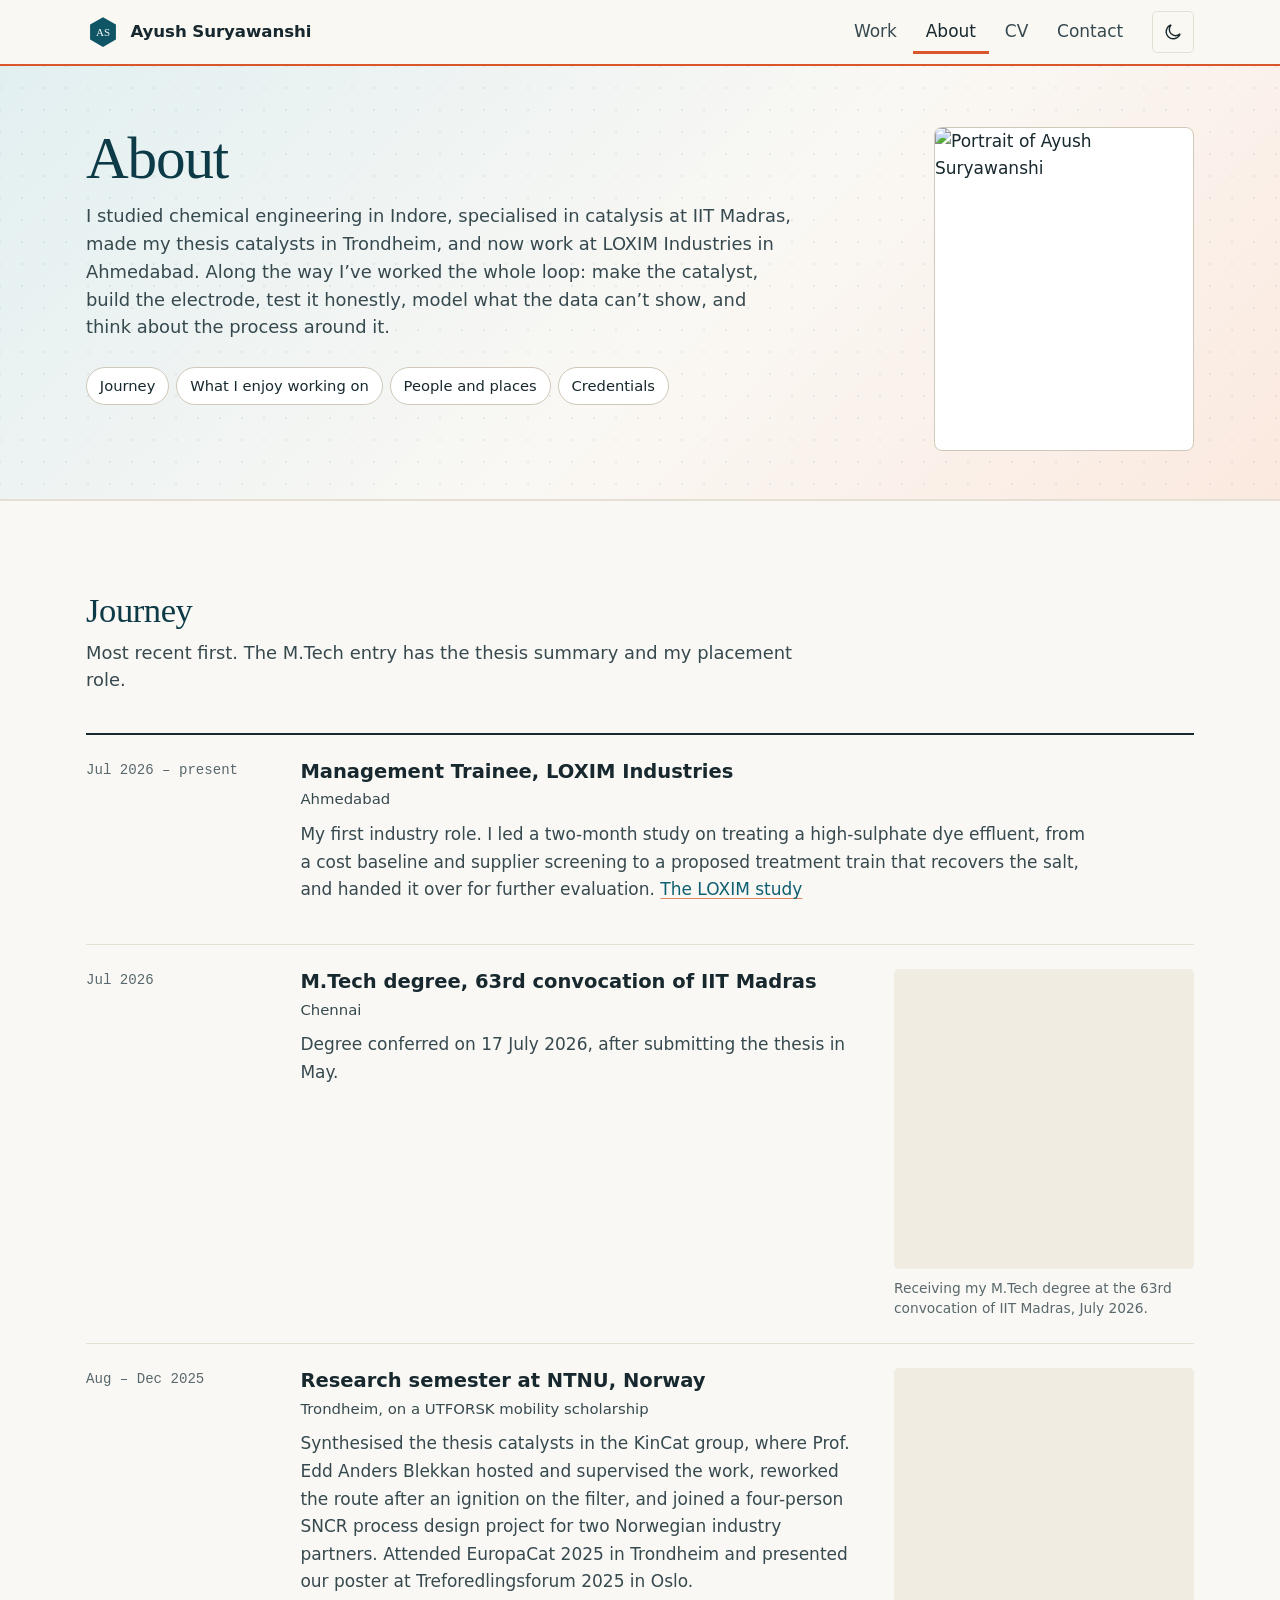
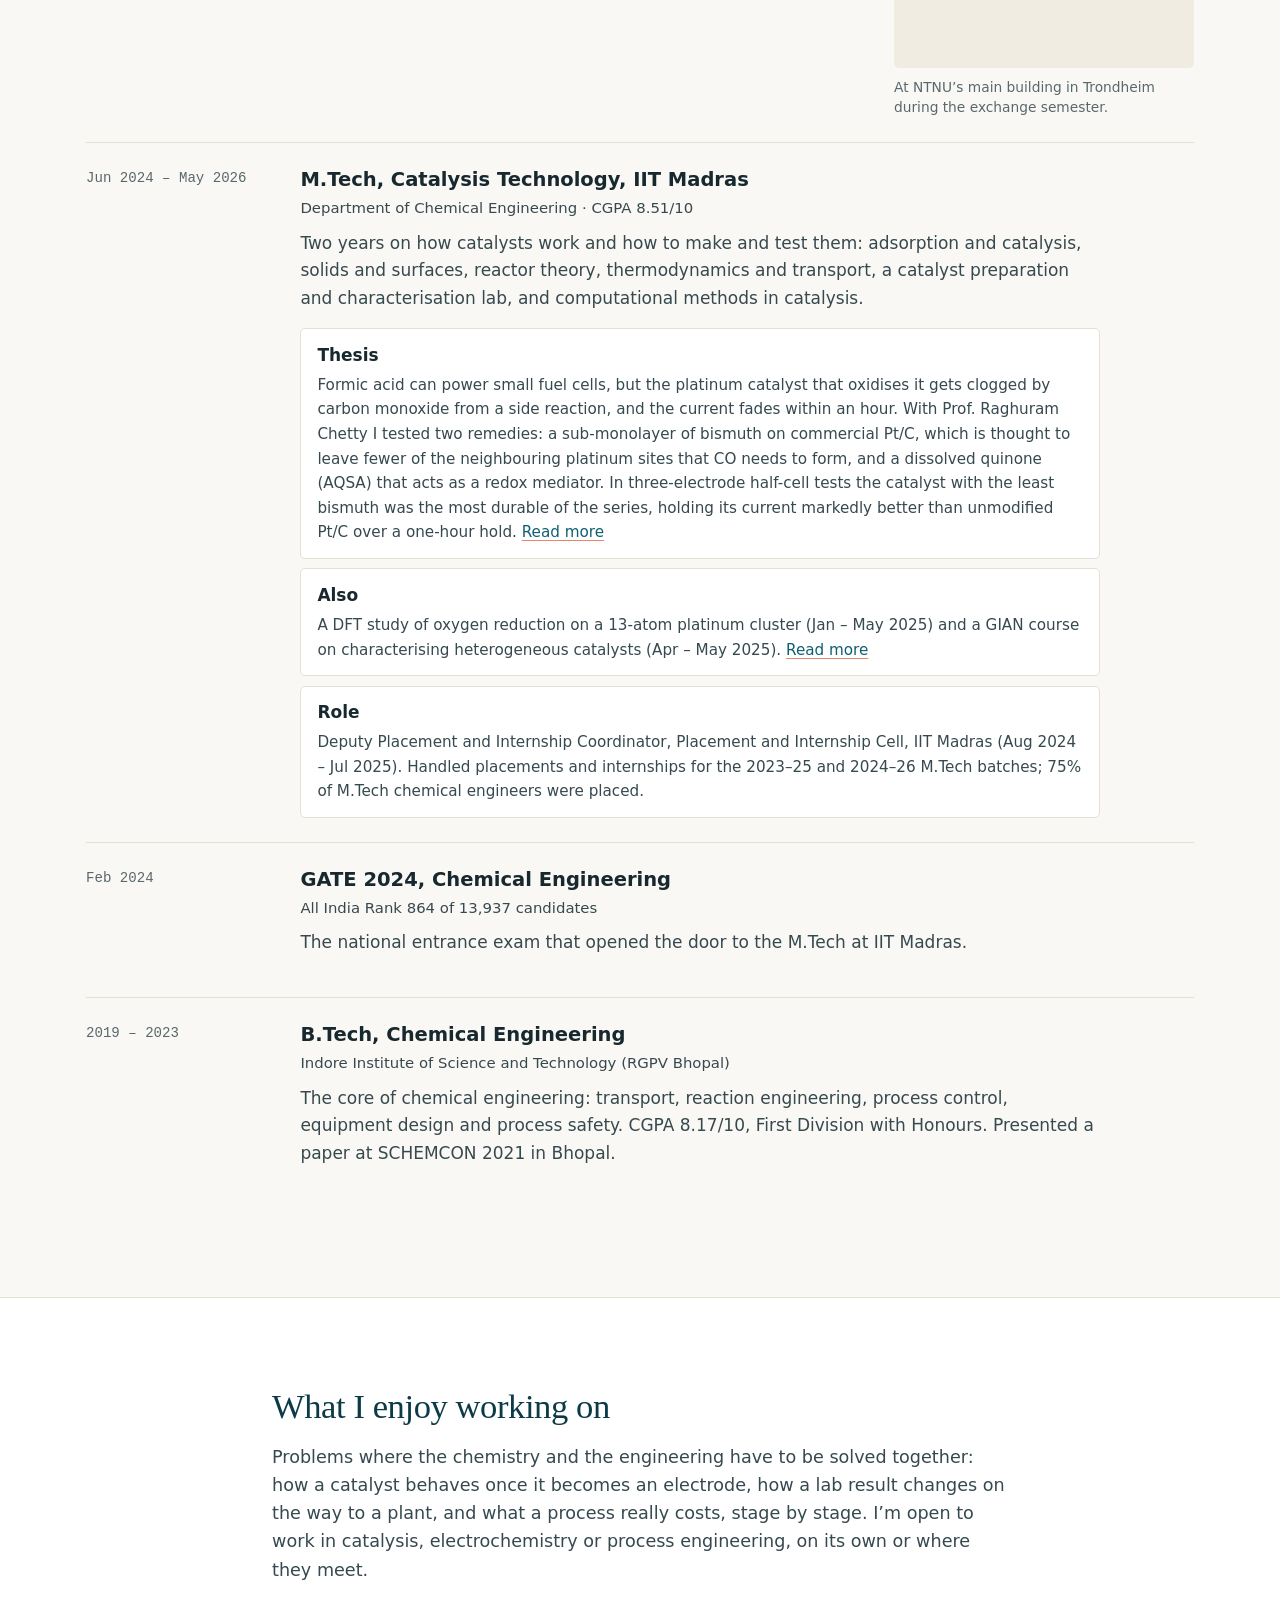
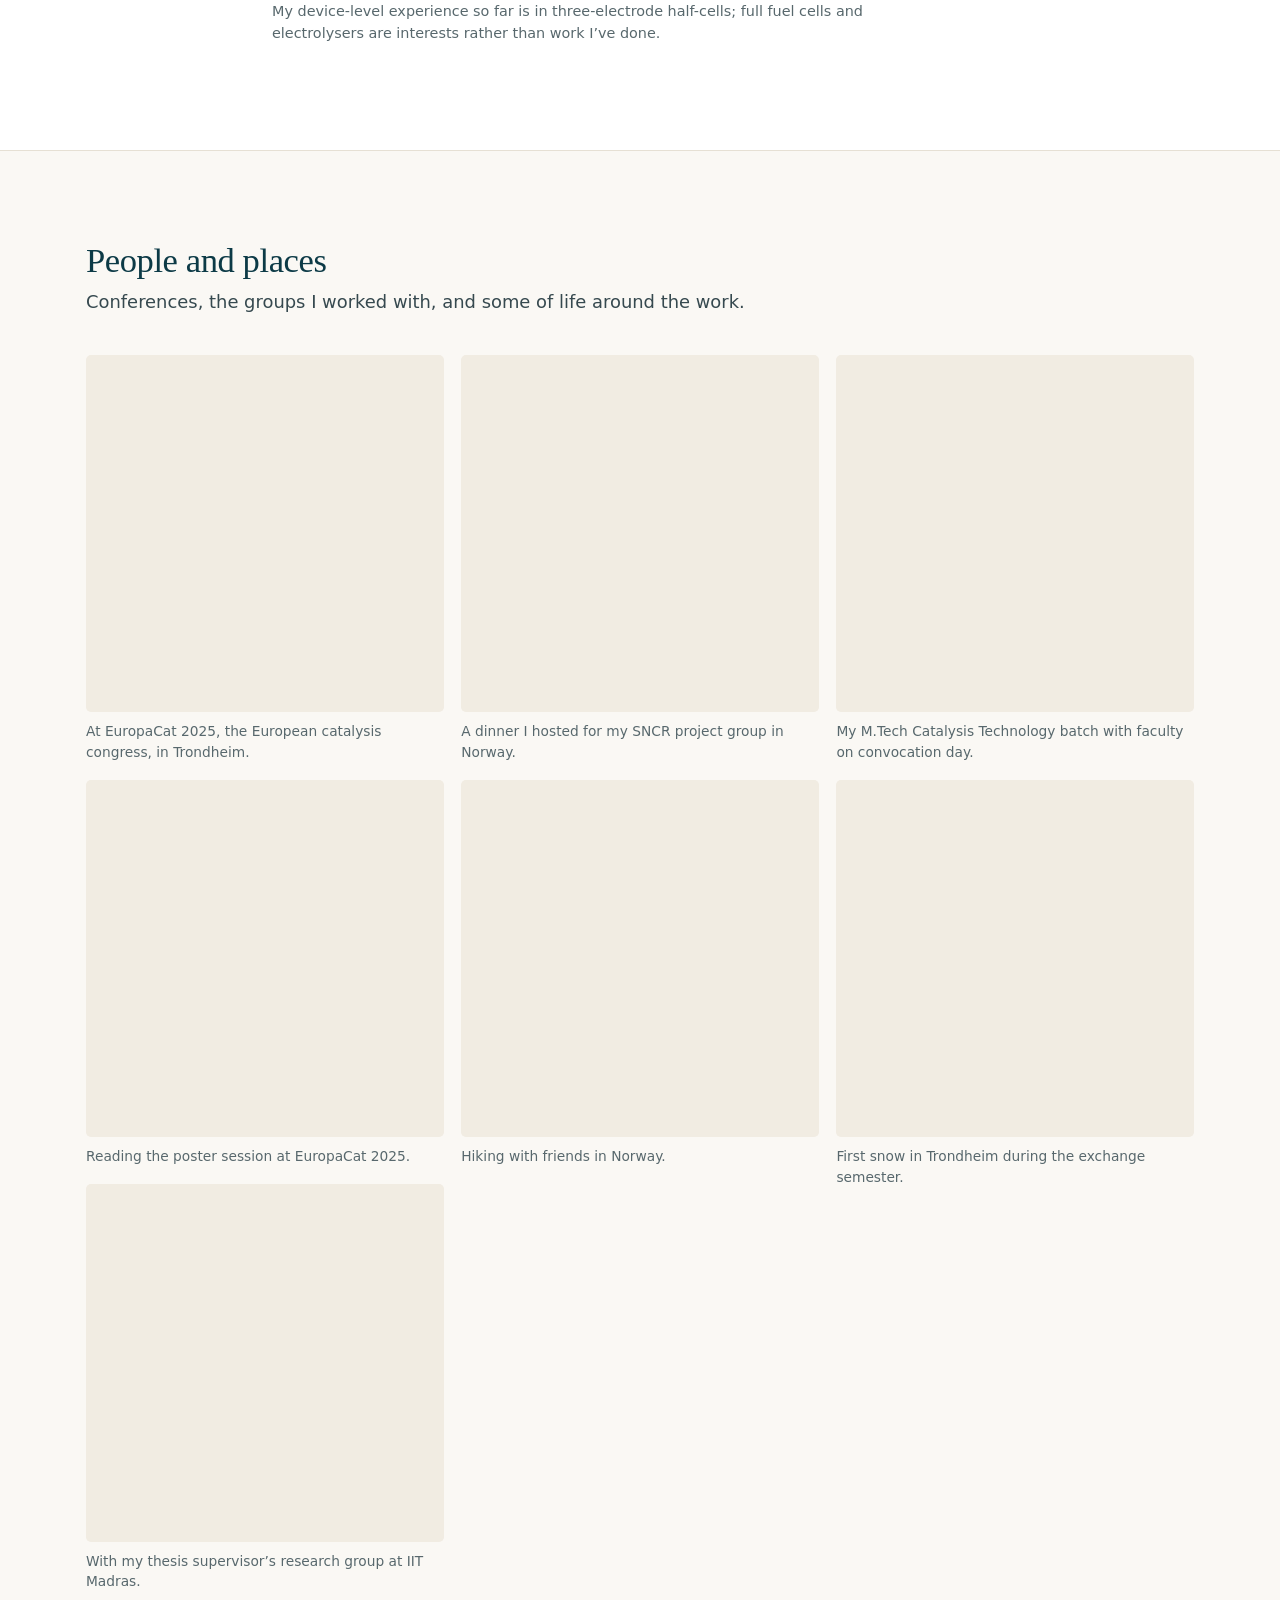
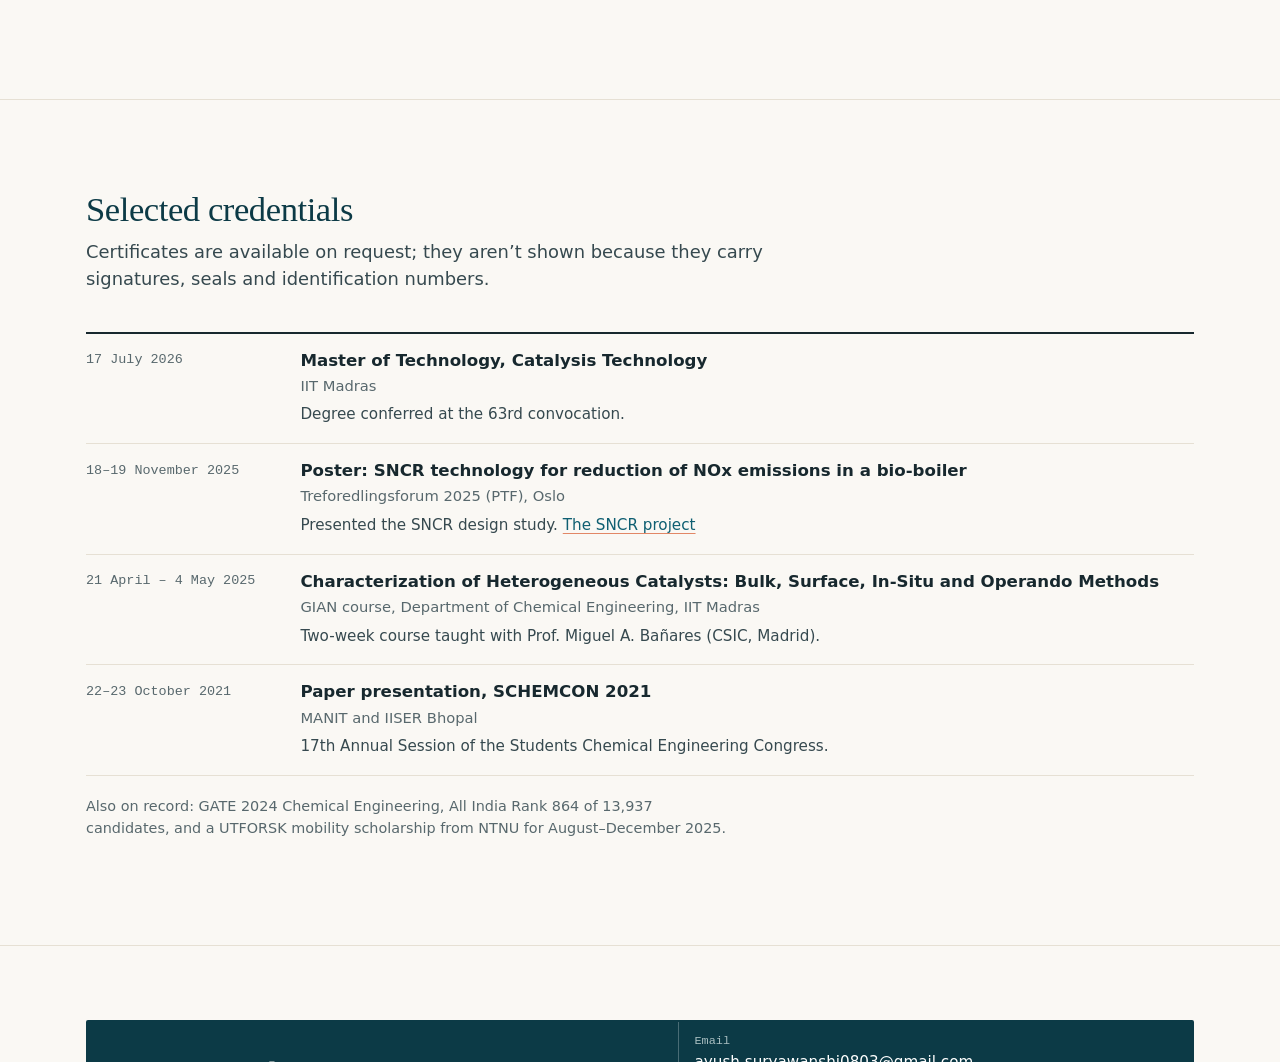
==== commit 0cd1ecef: "Thesis: findings in words until publication (site, CV, llms.txt, video) - Thesis page, home card, wo" ====
--- a/about/index.html
+++ b/about/index.html
@@ -26,7 +26,7 @@
 <meta name="twitter:image" content="https://suryawanshi-ayush.github.io/images/portrait-of-ayush-suryawanshi.jpg">
 <link rel="preload" href="/portfolio-staging/fonts/ibm-plex-sans-latin-400.woff2" as="font" type="font/woff2" crossorigin>
 <link rel="preload" href="/portfolio-staging/fonts/ibm-plex-serif-latin-400.woff2" as="font" type="font/woff2" crossorigin>
-<style>@font-face{font-family: "Plex Serif";src: url("/portfolio-staging/fonts/ibm-plex-serif-latin-400.woff2") format("woff2");font-weight: 400;font-display: swap}@font-face{font-family: "Plex Serif";src: url("/portfolio-staging/fonts/ibm-plex-serif-latin-500.woff2") format("woff2");font-weight: 500;font-display: swap}@font-face{font-family: "Plex Sans";src: url("/portfolio-staging/fonts/ibm-plex-sans-latin-400.woff2") format("woff2");font-weight: 400;font-display: swap}@font-face{font-family: "Plex Sans";src: url("/portfolio-staging/fonts/ibm-plex-sans-latin-400-italic.woff2") format("woff2");font-weight: 400;font-style: italic;font-display: swap}@font-face{font-family: "Plex Sans";src: url("/portfolio-staging/fonts/ibm-plex-sans-latin-500.woff2") format("woff2");font-weight: 500;font-display: swap}@font-face{font-family: "Plex Sans";src: url("/portfolio-staging/fonts/ibm-plex-sans-latin-600.woff2") format("woff2");font-weight: 600;font-display: swap}@font-face{font-family: "Plex Mono";src: url("/portfolio-staging/fonts/ibm-plex-mono-latin-400.woff2") format("woff2");font-weight: 400;font-display: swap}@font-face{font-family: "Plex Mono";src: url("/portfolio-staging/fonts/ibm-plex-mono-latin-500.woff2") format("woff2");font-weight: 500;font-display: swap}:root{--serif: "Plex Serif",Georgia,"Times New Roman",serif;--sans: "Plex Sans",system-ui,-apple-system,"Segoe UI",Roboto,sans-serif;--mono: "Plex Mono",ui-monospace,"SFMono-Regular",Menlo,monospace;--paper: #faf8f4;--sheet: #ffffff;--sheet-2: #f1ece2;--ink: #17282e;--ink-2: #36494f;--muted: #58686d;--line: #e6e0d4;--line-2: #d0c8b8;--dot: rgba(15,85,102,0.08);--link: #0f5f72;--solid: #0f5566;--on-solid: #ffffff;--focus: #d9572b;--primary: #0f5566;--deep: #0c3a46;--head: #0c3a46;--accent: #d9572b;--accent-text: #b4441c;--on-accent: #ffffff;--third: #c99a2e;--band: #e4eff0;--hero-bg: linear-gradient(135deg,#e2eff1 0%,#faf8f4 55%,#fbe9df 100%);--cat: #b4441c;--cat-soft: #fbe9df;--ec: #0f6577;--ec-soft: #e2eff1;--pr: #8a6510;--pr-soft: #f6ecd2;--ok: #1f6f5c;--ok-soft: #e3f1ec;--s1: #0f5566;--s2: #d9572b;--pt: #b9c1c4;--pt-edge: #86929a;--bi: #c4532a;--co: #c99a2e;--support: #2a3a40;--maxw: 1180px;--gutter: clamp(16px,4vw,36px);--r: 8px;--r-s: 5px;--ease: cubic-bezier(0.2,0.7,0.2,1);color-scheme: light}:root[data-theme="dark"]{--paper: #0e1b20;--sheet: #13262d;--sheet-2: #183039;--ink: #e9f0ef;--ink-2: #c4d1d1;--muted: #93a7aa;--line: #1f3740;--line-2: #2d4b55;--dot: rgba(233,240,239,0.06);--link: #7fd0dc;--solid: #5fbccb;--on-solid: #0e1b20;--focus: #f08a5d;--primary: #5fbccb;--deep: #0a2c35;--head: #e9f0ef;--accent: #f08a5d;--accent-text: #f39c78;--on-accent: #0e1b20;--third: #e6bc5c;--band: #112830;--hero-bg: linear-gradient(135deg,#11303a 0%,#0e1b20 55%,#2a1c16 100%);--cat: #f39c78;--cat-soft: #33221b;--ec: #6fcad8;--ec-soft: #12303a;--pr: #e6bc5c;--pr-soft: #2e2714;--ok: #86d3b6;--ok-soft: #15302a;--s1: #4fb8c9;--s2: #f08a5d;--pt: #6f8589;--pt-edge: #9fb3b6;--bi: #f39c78;--co: #e6bc5c;--support: #24363c;color-scheme: dark}@media (prefers-color-scheme: dark){:root:not([data-theme="light"]){--paper: #0e1b20;--sheet: #13262d;--sheet-2: #183039;--ink: #e9f0ef;--ink-2: #c4d1d1;--muted: #93a7aa;--line: #1f3740;--line-2: #2d4b55;--dot: rgba(233,240,239,0.06);--link: #7fd0dc;--solid: #5fbccb;--on-solid: #0e1b20;--focus: #f08a5d;--primary: #5fbccb;--deep: #0a2c35;--head: #e9f0ef;--accent: #f08a5d;--accent-text: #f39c78;--on-accent: #0e1b20;--third: #e6bc5c;--band: #112830;--hero-bg: linear-gradient(135deg,#11303a 0%,#0e1b20 55%,#2a1c16 100%);--cat: #f39c78;--cat-soft: #33221b;--ec: #6fcad8;--ec-soft: #12303a;--pr: #e6bc5c;--pr-soft: #2e2714;--ok: #86d3b6;--ok-soft: #15302a;--s1: #4fb8c9;--s2: #f08a5d;--pt: #6f8589;--pt-edge: #9fb3b6;--bi: #f39c78;--co: #e6bc5c;--support: #24363c;color-scheme: dark}}*,*::before,*::after{box-sizing: border-box}html{-webkit-text-size-adjust: 100%;text-size-adjust: 100%}@media (prefers-reduced-motion: no-preference){html{scroll-behavior: smooth}}body{margin: 0;background: var(--paper);color: var(--ink);font: 400 1.0625rem/1.62 var(--sans);font-synthesis: none;-webkit-font-smoothing: antialiased;text-rendering: optimizeLegibility}img,svg,video{max-width: 100%}img{height: auto}h1,h2,h3,h4{margin: 0;color: var(--ink);text-wrap: balance}h1{font: 400 clamp(2.3rem,5vw,3.7rem)/1.06 var(--serif);letter-spacing: -0.02em}h2{font: 400 clamp(1.6rem,2.7vw,2.2rem)/1.15 var(--serif);letter-spacing: -0.012em}h3{font-weight: 600;font-size: 1.12rem;line-height: 1.32}p{margin: 0 0 1rem}a{color: var(--link);text-decoration-thickness: 1px;text-underline-offset: 0.18em}a:hover{text-decoration-thickness: 2px}:focus-visible{outline: 2px solid var(--focus);outline-offset: 3px;border-radius: 2px}sub,sup{line-height: 0}strong,b{font-weight: 600}code{font: 0.86em var(--mono);background: var(--sheet-2);padding: 0.1em 0.35em;border-radius: 3px;overflow-wrap: anywhere}kbd{font: 0.8em var(--mono)}.sr-only{position: absolute;width: 1px;height: 1px;padding: 0;margin: -1px;overflow: hidden;clip: rect(0 0 0 0);white-space: nowrap;border: 0}.skip{position: absolute;left: -999px;top: 0.5rem;z-index: 100;background: var(--solid);color: var(--on-solid);padding: 0.6rem 1rem;border-radius: var(--r-s)}.skip:focus{left: 0.5rem}.wrap{max-width: var(--maxw);margin: 0 auto;padding: 0 var(--gutter)}.wrap.narrow{max-width: calc(46rem + 2 * var(--gutter))}.lede{font-size: clamp(1.06rem,1.4vw,1.2rem);line-height: 1.55;color: var(--ink-2);max-width: 62ch;margin: 0.8rem 0 0}.note{font-size: 0.9rem;line-height: 1.55;color: var(--muted);max-width: 70ch}.muted{color: var(--muted)}.sheet{background-color: var(--paper);background-image: radial-gradient(var(--dot) 1.1px,transparent 1.2px);background-size: 22px 22px;background-position: -11px -11px}.btn{display: inline-flex;align-items: center;justify-content: center;gap: 0.5rem;min-height: 46px;padding: 0.62rem 1.15rem;border-radius: var(--r-s);font: 600 0.98rem/1.2 var(--sans);text-decoration: none;white-space: nowrap;border: 1.5px solid var(--solid);cursor: pointer;transition: background-color 0.15s,color 0.15s}.btn-solid{background: var(--solid);color: var(--on-solid)}.btn-solid:hover{background: color-mix(in srgb,var(--solid) 86%,var(--ec))}.btn-line{background: transparent;color: var(--ink)}.btn-line:hover{background: var(--sheet)}.ic{width: 1rem;height: 1rem;fill: none;stroke: currentColor;stroke-width: 1.8;stroke-linecap: round;stroke-linejoin: round;flex: 0 0 auto}.cta{display: flex;flex-wrap: wrap;gap: 0.7rem;margin-top: 1.4rem}.site-head{position: sticky;top: 0;z-index: 30;background: color-mix(in srgb,var(--paper) 92%,transparent);backdrop-filter: saturate(1.4) blur(10px);border-bottom: 1px solid var(--line);view-transition-name: site-head}.head-row{display: flex;align-items: center;gap: 1rem;min-height: 64px}.brand{display: inline-flex;align-items: center;gap: 0.65rem;text-decoration: none;color: var(--ink);margin-right: auto}.mark{width: 34px;height: 34px;flex: 0 0 auto}.mark path{fill: var(--solid)}.mark text{fill: var(--on-solid);font: 500 13px var(--serif);text-anchor: middle}.brand-name{font-weight: 600;font-size: 1.04rem;letter-spacing: -0.005em}.site-nav ul{list-style: none;display: flex;gap: 0.2rem;margin: 0;padding: 0}.site-nav a{display: block;padding: 0.5rem 0.8rem;border-radius: var(--r-s);color: var(--ink-2);text-decoration: none;font-weight: 500}.site-nav a:hover{color: var(--ink);background: var(--sheet)}.site-nav a[aria-current="page"]{color: var(--ink);box-shadow: inset 0 -2px 0 var(--ink);border-radius: 0}.theme-btn,.menu-btn{width: 42px;height: 42px;display: grid;place-items: center;padding: 0;border: 1px solid var(--line);border-radius: var(--r-s);background: transparent;color: var(--ink);cursor: pointer}.theme-btn:hover,.menu-btn:hover{background: var(--sheet)}.theme-btn svg{width: 20px;height: 20px;fill: none;stroke: currentColor;stroke-width: 1.7;stroke-linecap: round}.theme-btn .i-sun{display: none}:root[data-theme="dark"] .theme-btn .i-sun{display: block}:root[data-theme="dark"] .theme-btn .i-moon{display: none}@media (prefers-color-scheme: dark){:root:not([data-theme="light"]) .theme-btn .i-sun{display: block}:root:not([data-theme="light"]) .theme-btn .i-moon{display: none}}.menu-btn{display: none}.burger,.burger::before,.burger::after{display: block;width: 18px;height: 1.8px;background: currentColor;border-radius: 1px;position: relative;transition: transform 0.2s var(--ease)}.burger::before,.burger::after{content: "";position: absolute;left: 0}.burger::before{top: -6px}.burger::after{top: 6px}.menu-btn[aria-expanded="true"] .burger{background: transparent}.menu-btn[aria-expanded="true"] .burger::before{transform: translateY(6px) rotate(45deg)}.menu-btn[aria-expanded="true"] .burger::after{transform: translateY(-6px) rotate(-45deg)}@media (max-width: 720px){.brand-name{font-size: 0.98rem}html.js .menu-btn{display: grid}html.js .site-nav{position: absolute;left: 0;right: 0;top: 100%;background: var(--paper);border-bottom: 1px solid var(--line);display: none}html.js .site-nav.open{display: block}html.js .site-nav ul{flex-direction: column;padding: 0.4rem var(--gutter) 1rem}html.js .site-nav a{padding: 0.8rem 0.4rem;font-size: 1.08rem;border-bottom: 1px solid var(--line);border-radius: 0}html.js .site-nav a[aria-current="page"]{box-shadow: inset 3px 0 0 var(--ink);padding-left: 0.8rem}html:not(.js) .head-row{flex-wrap: wrap;padding-bottom: 0.4rem}html:not(.js) .site-nav{order: 3;width: 100%}}.section{padding: clamp(3.2rem,7vw,5.6rem) 0;border-top: 1px solid var(--line)}.section.tight{padding-top: clamp(1.6rem,3vw,2.4rem);border-top: 0}.section-head{margin-bottom: clamp(1.6rem,3vw,2.4rem)}.section-head.split{display: flex;align-items: end;justify-content: space-between;gap: 1rem 2rem;flex-wrap: wrap}.section-head .lede{margin-top: 0.5rem}.more-link{font-weight: 600;white-space: nowrap}.hero{padding: clamp(1.8rem,4.5vw,3.6rem) 0 clamp(2.6rem,5vw,4rem)}.hero-grid{display: grid;grid-template-columns: minmax(0,5fr) minmax(0,7fr);grid-template-areas: "id id" "text video";column-gap: clamp(1.6rem,4vw,3.6rem);row-gap: clamp(1.4rem,3vw,2.4rem);align-items: start}.hero-id{grid-area: id;display: flex;gap: 1.1rem;align-items: center}.hero-photo{margin: 0;flex: 0 0 auto;width: clamp(84px,9vw,124px);aspect-ratio: 1;border-radius: 50%;overflow: hidden;border: 1px solid var(--line-2);background: var(--sheet)}.hero-photo img{width: 100%;height: 100%;object-fit: cover;display: block}.hero-name{font: 400 clamp(2.5rem,6.4vw,5.4rem)/0.98 var(--serif);letter-spacing: -0.025em}.hero-role{margin: 0.7rem 0 0;color: var(--ink-2);font-size: clamp(1rem,1.5vw,1.2rem);line-height: 1.4}.hero-text{grid-area: text}.hero-lede{font-size: clamp(1.06rem,1.35vw,1.17rem);line-height: 1.6;color: var(--ink-2);margin: 0;max-width: 46ch}.facts{margin: 1.6rem 0 0;display: grid;gap: 0;border-top: 1px solid var(--line-2);max-width: 30rem}.facts div{display: grid;grid-template-columns: 5.4rem 1fr;gap: 0.8rem;padding: 0.55rem 0;border-bottom: 1px solid var(--line)}.facts dt{font: 500 0.8rem/1.9 var(--mono);color: var(--muted)}.facts dd{margin: 0;font-size: 0.97rem;color: var(--ink)}.intro-video{grid-area: video;margin: 0;align-self: start}.iv-frame{position: relative;width: 100%;aspect-ratio: 16 / 9;border-radius: var(--r);background: #0b1a1f;box-shadow: 0 0 0 1px var(--line-2),10px 10px 0 -1px var(--paper),10px 10px 0 0 var(--line-2);isolation: isolate}.iv-video{display: block;width: 100%;height: 100%;border-radius: var(--r);background: #0b1a1f;object-fit: cover}.iv-frame:fullscreen{width: 100%;height: 100%;border-radius: 0;display: grid;place-items: center;background: #000;box-shadow: none}.iv-frame:fullscreen .iv-video{height: auto;max-height: 100%;aspect-ratio: 16 / 9;border-radius: 0;object-fit: contain}.iv-caption{position: absolute;left: 50%;bottom: 6%;transform: translateX(-50%);width: max-content;max-width: 88%;margin: 0;text-align: center;text-wrap: balance;font: 500 clamp(13px,1.25vw,19px)/1.35 var(--sans);color: #f4f6f8;background: rgba(8,12,20,0.8);padding: 0.28em 0.7em 0.32em;border-radius: 5px;pointer-events: none;transition: bottom 0.25s var(--ease),opacity 0.2s}.iv-caption:empty,.iv-frame[data-cc="off"] .iv-caption{opacity: 0}.iv-frame[data-ui="show"] .iv-caption{bottom: calc(6% + 44px)}.iv-frame button{font: inherit;cursor: pointer}.iv-frame [hidden]{display: none !important}.iv-sound{position: absolute;left: 12px;top: 12px;display: inline-flex;align-items: center;gap: 0.5rem;padding: 0.45rem 0.9rem 0.45rem 0.65rem;border-radius: 999px;border: 1px solid rgba(255,255,255,0.3);background: rgba(10,16,28,0.75);color: #fff;font-size: 0.88rem;font-weight: 500;backdrop-filter: blur(6px)}.iv-sound:hover,.iv-sound:focus-visible{background: rgba(10,16,28,0.92);border-color: rgba(255,255,255,0.6)}.iv-sound-ic{display: inline-grid;width: 1.1rem;height: 1.1rem}.iv-big{position: absolute;left: 50%;top: 50%;width: clamp(56px,7vw,80px);height: clamp(56px,7vw,80px);transform: translate(-50%,-50%);border-radius: 50%;border: 1px solid rgba(255,255,255,0.45);background: rgba(10,16,28,0.65);color: #fff;padding: 0;display: grid;place-items: center;backdrop-filter: blur(6px)}.iv-big svg{width: 42%;height: 42%;margin-left: 6%}.iv-big:hover,.iv-big:focus-visible{background: rgba(10,16,28,0.88)}.iv-bar{position: absolute;left: 0;right: 0;bottom: 0;display: flex;align-items: center;gap: 0.3rem;padding: 28px 10px 8px;border-radius: 0 0 var(--r) var(--r);background: linear-gradient(180deg,rgba(0,0,0,0),rgba(0,0,0,0.72));color: #fff;opacity: 0;transition: opacity 0.25s}.iv-frame[data-ui="show"] .iv-bar{opacity: 1}.iv-btn{width: 36px;height: 36px;flex: 0 0 auto;display: grid;place-items: center;padding: 0;border: 0;border-radius: 6px;background: transparent;color: #fff}.iv-btn:hover,.iv-btn:focus-visible{background: rgba(255,255,255,0.16)}.iv-btn svg,.iv-big svg,.iv-sound svg{fill: none;stroke: currentColor;stroke-width: 1.8;stroke-linecap: round;stroke-linejoin: round}.iv-btn svg{width: 20px;height: 20px}.iv-toggle svg path,.iv-big svg path{fill: currentColor;stroke: none}.iv-frame[data-state="playing"] .iv-toggle .i-play,.iv-frame:not([data-state="playing"]) .iv-toggle .i-pause,.iv-big .i-pause{display: none}.iv-mute .i-on,.iv-sound .i-on{display: none}.iv-frame[data-sound="on"] .iv-mute .i-on{display: inline}.iv-frame[data-sound="on"] .iv-mute .i-off{display: none}.iv-frame[data-cc="off"] .iv-cc{opacity: 0.55}.iv-seek{flex: 1 1 auto;min-width: 60px;margin: 0 0.4rem;accent-color: var(--accent);cursor: pointer}.iv-time{font: 0.74rem var(--mono);white-space: nowrap;opacity: 0.92;margin-right: 0.2rem}.iv-meta{margin: 1.1rem 0 0;color: var(--muted);font-size: 0.88rem;line-height: 1.5;display: flex;flex-wrap: wrap;gap: 0.2rem 0.8rem}.iv-meta #iv-title{color: var(--ink);font-weight: 600}html.js .iv-frame:focus-visible{outline: 2px solid var(--focus);outline-offset: 4px}@media (max-width: 980px){.hero-grid{grid-template-columns: minmax(0,1fr);grid-template-areas: "id" "video" "text"}.hero-lede{max-width: 60ch}}@media (max-width: 600px){.hero{padding-top: 1.2rem}.hero-grid{row-gap: 1.1rem}.hero-id{gap: 0.9rem}.hero-photo{width: 84px}.hero-name{font-size: clamp(2rem,9vw,2.6rem)}.hero-role{font-size: 0.94rem;margin-top: 0.35rem}h1{font-size: clamp(2rem,8.4vw,2.5rem)}.hero-name{font-size: clamp(2rem,9vw,2.6rem)}.lede{font-size: 1.02rem}.iv-frame{box-shadow: 0 0 0 1px var(--line-2)}.iv-sound{left: 8px;top: 8px;font-size: 0.76rem;padding: 0.3rem 0.65rem 0.3rem 0.5rem}.iv-bar{padding: 22px 4px 4px;gap: 0}.iv-btn{width: 34px;height: 34px}.iv-time{display: none}.iv-frame[data-ui="show"] .iv-caption{bottom: calc(5% + 38px)}.iv-meta{font-size: 0.82rem;margin-top: 0.7rem}.cta{margin-top: 1.1rem}.cta .btn{flex: 1 1 100%}.facts div{grid-template-columns: 4.6rem 1fr}}.pfd{padding: clamp(3rem,6vw,4.6rem) 0 clamp(3rem,6vw,4.8rem);border-top: 1px solid var(--line)}.flowline{list-style: none;margin: 0;padding: 0;display: grid;grid-template-columns: minmax(0,1fr) 96px minmax(0,1fr) 96px minmax(0,1fr) 96px;align-items: stretch}.unit{display: flex;flex-direction: column}.unit .unit-links{margin-top: auto}.unit{--c: var(--ink);--soft: var(--sheet);background: var(--sheet);border: 1px solid var(--line-2);border-top: 3px solid var(--c);border-radius: var(--r-s);padding: 1.2rem 1.2rem 1.1rem;position: relative}.unit.catalysis{--c: var(--cat);--soft: var(--cat-soft)}.unit.electrochemistry{--c: var(--ec);--soft: var(--ec-soft)}.unit.process{--c: var(--pr);--soft: var(--pr-soft)}.unit-sym{display: flex;align-items: end;justify-content: space-between;margin-bottom: 0.8rem;color: var(--c)}.sym{width: 64px;height: 78px;fill: none;stroke: currentColor;stroke-width: 2;stroke-linecap: round;stroke-linejoin: round}.sym .fill{stroke-width: 1.4;opacity: 0.8}.unit-tag{font: 500 0.76rem var(--mono);color: var(--muted);border: 1px solid var(--line-2);border-radius: 3px;padding: 0.1rem 0.4rem}.unit h3{font: 400 1.4rem/1.2 var(--serif);color: var(--ink)}.unit p{font-size: 0.95rem;line-height: 1.55;color: var(--ink-2);margin: 0.5rem 0 0.8rem}.unit-links{list-style: none;margin: 0;padding: 0.7rem 0 0;border-top: 1px dashed var(--line-2);display: flex;flex-wrap: wrap;gap: 0.35rem 0.5rem}.unit-links a{display: inline-block;font-size: 0.88rem;font-weight: 500;color: var(--ink);text-decoration: none;background: var(--soft);border-radius: 3px;padding: 0.22rem 0.55rem}.unit-links a:hover{text-decoration: underline}.stream{position: relative;display: flex;flex-direction: column;justify-content: flex-start;align-items: center;color: var(--line-2);padding-top: 4.4rem}.stream svg{width: 100%;height: 24px;overflow: visible;fill: none;stroke: var(--ink-2);stroke-width: 2;stroke-linecap: round;stroke-linejoin: round}.stream span{font: 500 0.7rem/1.25 var(--mono);color: var(--muted);text-align: center;margin-top: 0.45rem;padding: 0 0.2rem}.stream.out{align-items: stretch}.stream .offpage{position: relative;align-self: flex-end;margin: -2.25rem 0 0;padding: 0.4rem 1.25rem 0.4rem 0.55rem;width: 100%;font: 600 0.8rem/1.2 var(--sans);color: var(--on-solid);background: var(--solid);text-align: left;clip-path: polygon(0 0,calc(100% - 12px) 0,100% 50%,calc(100% - 12px) 100%,0 100%)}.stream.out svg{width: 30%}html.motion .pfd .flow{stroke-dasharray: 100;stroke-dashoffset: 100}html.motion .pfd.in .flow{stroke-dashoffset: 0;transition: stroke-dashoffset 0.7s var(--ease)}html.motion .pfd.in .stream:nth-child(4) .flow{transition-delay: 0.55s}html.motion .pfd.in .stream:nth-child(6) .flow{transition-delay: 1.1s}@media (max-width: 980px){.flowline{grid-template-columns: minmax(0,1fr)}.stream{flex-direction: row;justify-content: flex-start;align-items: center;padding: 0 0 0 2.6rem;height: 58px}.stream svg{display: none}.stream::before{content: "";position: absolute;left: 1.4rem;top: 0;bottom: 8px;border-left: 2px solid var(--ink-2)}.stream::after{content: "";position: absolute;left: calc(1.4rem - 5px);bottom: 0;border: 6px solid transparent;border-top: 9px solid var(--ink-2);border-bottom: 0}.stream span{margin: 0;text-align: left}.stream.out{height: auto;padding: 1.4rem 0 0 0}.stream.out::before{bottom: auto;height: 1.4rem}.stream.out::after{display: none}.stream .offpage{margin: 0;width: auto;align-self: flex-start}}.tags{list-style: none;margin: 0 0 0.65rem;padding: 0;display: flex;flex-wrap: wrap;gap: 0.3rem 0.9rem}.tag{display: inline-flex;align-items: center;gap: 0.42rem;font-size: 0.84rem;font-weight: 500;color: var(--ink-2)}.tag::before{content: "";width: 9px;height: 9px;border-radius: 2px;background: var(--c,var(--muted));transform: rotate(45deg)}.tag.catalysis{--c: var(--cat)}.tag.electrochemistry{--c: var(--ec)}.tag.process{--c: var(--pr)}.tag.modelling{--c: var(--muted)}.feature{border: 1px solid var(--line-2);border-radius: var(--r);background: var(--sheet);overflow: hidden}.feature-media{display: block;background: var(--sheet-2);aspect-ratio: 3 / 1;overflow: hidden}.feature-media img{width: 100%;height: 100%;object-fit: cover;display: block}.feature-body{display: grid;grid-template-columns: minmax(0,7fr) minmax(0,5fr);gap: clamp(1.2rem,3vw,2.6rem);padding: clamp(1.3rem,3vw,2.2rem)}.feature-body h3{font-size: clamp(1.35rem,2.2vw,1.75rem);margin-bottom: 0.7rem}.feature-body h3 a{color: var(--ink);text-decoration: none}.feature-body h3 a:hover{text-decoration: underline}.fb-text>p{color: var(--ink-2);max-width: 60ch;margin-bottom: 1.3rem}.readings{display: grid;grid-template-columns: 1fr 1fr;gap: 0;margin: 0 0 0.9rem;border: 1px solid var(--line-2);border-radius: var(--r-s)}.readings div{padding: 0.8rem 1rem;display: flex;flex-direction: column-reverse;justify-content: flex-end;gap: 0.25rem}.readings div + div{border-left: 1px solid var(--line-2)}.readings dd{margin: 0;font: 500 clamp(1.8rem,3.2vw,2.4rem)/1 var(--mono);color: var(--ink);letter-spacing: -0.02em}.readings div:first-child dd{color: var(--ec)}.readings dt{font-size: 0.85rem;line-height: 1.4;color: var(--muted)}.feature .note{margin: 0}.pair{display: grid;grid-template-columns: 1fr 1fr;gap: clamp(1rem,2vw,1.5rem);margin-top: clamp(1rem,2vw,1.5rem)}.tile{border: 1px solid var(--line-2);border-radius: var(--r);background: var(--sheet);overflow: hidden}.tile-link{display: grid;grid-template-rows: auto 1fr;height: 100%;color: inherit;text-decoration: none}.tile-link:hover h3,.tile-link:focus-visible h3{text-decoration: underline;text-underline-offset: 0.16em}.tile .media{aspect-ratio: 16 / 9}.tile-body{padding: 1.2rem 1.3rem 1.3rem;display: flex;flex-direction: column}.tile-body h3{font-size: 1.24rem;margin-bottom: 0.45rem}.tile-body p{color: var(--ink-2);font-size: 0.97rem}.mini-stats{display: flex;gap: 1.6rem;margin: auto 0 0;padding-top: 0.7rem;border-top: 1px dashed var(--line-2)}.mini-stats div{display: flex;flex-direction: column-reverse}.mini-stats dd{margin: 0;font: 500 1.25rem/1.2 var(--mono);color: var(--ink)}.mini-stats dt{font-size: 0.8rem;line-height: 1.35;color: var(--muted);max-width: 18ch}.media{position: relative;overflow: hidden;background: var(--sheet-2)}.media img{width: 100%;height: 100%;object-fit: cover;display: block}.media.contain{background: #fff}.media.contain img{object-fit: contain;padding: 0.6rem}.art-media{display: grid;place-items: center;background: var(--sheet-2)}.art{width: 92%;height: auto}.art text{font: 500 8.6px var(--mono);fill: var(--ink);text-anchor: middle}.art .art-small{font-size: 9px;fill: var(--muted)}.art .art-line path{fill: none;stroke: var(--line-2);stroke-width: 2}.art-u rect{fill: var(--sheet);stroke: var(--ink-2);stroke-width: 1.4}.art-u.u1 rect{stroke: var(--ec)}.art-u.u3 rect,.art-u.u4 rect{stroke: var(--pr)}.art-u.u5 rect{stroke: var(--ok);fill: var(--ok-soft)}.art .art-rec{fill: none;stroke: var(--ok);stroke-width: 1.4;stroke-dasharray: 4 3}.also{list-style: none;margin: clamp(1rem,2vw,1.5rem) 0 0;padding: 0;display: grid;grid-template-columns: 1fr 1fr;gap: clamp(1rem,2vw,1.5rem)}.also a{display: grid;grid-template-columns: 112px 1fr;gap: 1rem;align-items: center;padding: 0.7rem;border: 1px solid var(--line);border-radius: var(--r);color: var(--ink-2);text-decoration: none;background: var(--paper)}.also a:hover{background: var(--sheet)}.also a:hover strong{text-decoration: underline}.also .media{aspect-ratio: 4 / 3;border-radius: var(--r-s)}.also strong{display: block;color: var(--ink);margin-bottom: 0.2rem;line-height: 1.3}.also span span{display: block;font-size: 0.9rem;line-height: 1.45}@media (max-width: 860px){.feature-body{grid-template-columns: minmax(0,1fr)}.feature-media{aspect-ratio: 2 / 1}.pair,.also{grid-template-columns: minmax(0,1fr)}}@media (max-width: 480px){.readings{grid-template-columns: 1fr}.readings div + div{border-left: 0;border-top: 1px solid var(--line-2)}.also a{grid-template-columns: 84px 1fr}}.path{list-style: none;margin: 0;padding: 0;display: grid;grid-template-columns: repeat(5,minmax(0,1fr));border-top: 2px solid var(--ink)}.path li{position: relative;padding: 1.1rem 1rem 0 0;display: flex;flex-direction: column;gap: 0.2rem}.path li::before{content: "";position: absolute;top: -7px;left: 0;width: 12px;height: 12px;background: var(--paper);border: 2px solid var(--ink);border-radius: 50%}.path li:first-child::before{background: var(--ink)}.path .yr{font: 500 0.86rem var(--mono);color: var(--muted)}.path strong{line-height: 1.3}.path span:last-child{font-size: 0.9rem;color: var(--ink-2);line-height: 1.45}@media (max-width: 860px){.path{grid-template-columns: 1fr;border-top: 0;border-left: 2px solid var(--ink);margin-left: 6px}.path li{padding: 0 0 1.3rem 1.3rem}.path li::before{top: 0.2rem;left: -7px}}.site-foot{padding: clamp(3rem,6vw,4.6rem) 0 2rem;border-top: 1px solid var(--line)}.titleblock{display: grid;grid-template-columns: minmax(0,1.15fr) minmax(0,1fr);border: 2px solid var(--ink);border-radius: 2px;background: var(--sheet)}.tb-main{padding: clamp(1.3rem,3vw,2rem);border-right: 1px solid var(--ink)}.tb-title{margin-bottom: 0.6rem}.tb-main p{color: var(--ink-2);max-width: 54ch}.tb-actions{display: flex;flex-wrap: wrap;gap: 0.6rem;margin-top: 1.2rem}.tb-cells{margin: 0;display: grid;grid-template-columns: 1fr 1fr}.tb-cells div{padding: 0.75rem 1rem;border-bottom: 1px solid var(--line-2);min-width: 0}.tb-cells div:nth-child(-n + 2){grid-column: 1 / -1}.tb-cells div:nth-child(n + 3):nth-child(odd){border-right: 1px solid var(--line-2)}.tb-cells div:nth-last-child(-n + 2){border-bottom: 0}.tb-cells dt{font: 500 0.74rem var(--mono);color: var(--muted);margin-bottom: 0.15rem}.tb-cells dd{margin: 0;font-size: 0.95rem;overflow-wrap: anywhere}.foot-note{margin: 1.1rem 0 0;font-size: 0.86rem;color: var(--muted);display: flex;flex-wrap: wrap;gap: 0.3rem 1rem}.foot-note a{color: var(--muted)}@media (max-width: 860px){.titleblock{grid-template-columns: minmax(0,1fr)}.tb-main{border-right: 0;border-bottom: 1px solid var(--ink)}}@media (max-width: 480px){.tb-cells{grid-template-columns: minmax(0,1fr)}.tb-cells div:nth-child(n + 3):nth-child(odd){border-right: 0}.tb-cells div:nth-last-child(2){border-bottom: 1px solid var(--line-2)}.tb-actions .btn{flex: 1 1 auto}}.page-head{padding: clamp(2.2rem,5vw,3.8rem) 0 clamp(2rem,4vw,3rem);border-bottom: 1px solid var(--line)}.page-head .tags{margin-bottom: 0.8rem}.crumbs{display: flex;gap: 0.5rem;align-items: center;font-size: 0.9rem;color: var(--muted);margin-bottom: 1.1rem;flex-wrap: wrap}.crumbs a{color: var(--muted)}.crumbs [aria-current]{color: var(--ink-2)}.filters{display: flex;flex-wrap: wrap;gap: 0.45rem;margin-top: 1.6rem}.filters button{font: 500 0.92rem var(--sans);color: var(--ink-2);background: var(--sheet);border: 1px solid var(--line-2);border-radius: 999px;padding: 0.45rem 0.9rem;cursor: pointer;display: inline-flex;gap: 0.45rem;align-items: center}.filters button .n{font: 500 0.76rem var(--mono);color: var(--muted)}.filters button:hover{border-color: var(--ink-2)}.filters button[aria-pressed="true"]{background: var(--solid);border-color: var(--solid);color: var(--on-solid)}.filters button[aria-pressed="true"] .n{color: inherit;opacity: 0.75}.worklist{list-style: none;margin: 0;padding: 0;display: grid;gap: 1.1rem}.work-row[hidden]{display: none}.work-link{display: grid;grid-template-columns: 260px minmax(0,1fr) 200px;gap: clamp(1rem,2.4vw,1.8rem);padding: 1rem;border: 1px solid var(--line-2);border-radius: var(--r);background: var(--sheet);color: inherit;text-decoration: none;align-items: start}.work-link:hover{border-color: var(--ink-2)}.work-link:hover h2{text-decoration: underline;text-underline-offset: 0.16em}.work-link .media{aspect-ratio: 4 / 3;border-radius: var(--r-s)}.work-body h2{font-size: clamp(1.2rem,2vw,1.42rem);margin-bottom: 0.45rem}.work-body p{color: var(--ink-2);margin-bottom: 0.6rem}.work-meta{display: flex;flex-wrap: wrap;gap: 0.2rem 1.2rem;font-size: 0.86rem;color: var(--muted) !important;margin: 0 !important}.work-stats{margin: 0;display: grid;gap: 0.8rem;padding-left: 1.2rem;border-left: 1px dashed var(--line-2);align-self: stretch;align-content: center}.work-stats div{display: flex;flex-direction: column-reverse}.work-stats dd{margin: 0;font: 500 1.3rem/1.2 var(--mono)}.work-stats dt{font-size: 0.8rem;line-height: 1.35;color: var(--muted)}.earlier{margin: 1.8rem 0 0;color: var(--ink-2);font-size: 0.95rem}@media (max-width: 960px){.work-link{grid-template-columns: 200px minmax(0,1fr)}.work-stats{grid-column: 2;padding-left: 0;border-left: 0;border-top: 1px dashed var(--line-2);padding-top: 0.7rem;display: flex;gap: 1.6rem}}@media (max-width: 620px){.work-link{grid-template-columns: minmax(0,1fr)}.work-link .media{aspect-ratio: 16 / 9}.work-stats{grid-column: auto}}.proj-head h1{max-width: 22ch}.datasheet{margin: 1.8rem 0 0;display: grid;grid-template-columns: repeat(auto-fill,minmax(min(100%,15rem),1fr));border-top: 2px solid var(--ink)}.datasheet div{padding: 0.7rem 0.9rem;border-right: 1px solid var(--line-2);border-bottom: 1px solid var(--line-2);border-left: 1px solid var(--line-2);margin-left: -1px;background: var(--sheet)}.datasheet dt{font: 500 0.74rem var(--mono);color: var(--muted);margin-bottom: 0.15rem}.datasheet dd{margin: 0;font-size: 0.94rem;line-height: 1.45;color: var(--ink)}.proj-hero{margin: clamp(1.6rem,3vw,2.4rem) 0 0}.fig.proj-hero img{width: auto;height: auto;max-width: 100%;max-height: 560px;border-radius: var(--r);display: block;margin: 0 auto}.fig.proj-hero.natural img{max-height: 640px}.proj-hero figcaption{text-align: center;margin-left: auto;margin-right: auto}.proj-hero figcaption{margin-top: 0.6rem;font-size: 0.88rem;color: var(--muted);max-width: 80ch}.proj-layout{display: grid;grid-template-columns: 220px minmax(0,1fr);gap: clamp(1.6rem,4vw,3.6rem);padding-top: clamp(2rem,4vw,3rem);padding-bottom: clamp(3rem,6vw,4.5rem)}.toc{position: sticky;top: 88px;align-self: start;font-size: 0.92rem}.toc-h{font-weight: 600;margin-bottom: 0.6rem}.toc ol{list-style: none;margin: 0;padding: 0;border-left: 1px solid var(--line-2)}.toc a{display: block;padding: 0.32rem 0 0.32rem 0.9rem;margin-left: -1px;border-left: 2px solid transparent;color: var(--muted);text-decoration: none;line-height: 1.35}.toc a:hover{color: var(--ink)}.toc a.active{color: var(--ink);border-left-color: var(--ink);font-weight: 500}.prose{max-width: 46rem;min-width: 0}.prose>section{scroll-margin-top: 84px;padding-bottom: 1.8rem}.prose>section + section{border-top: 1px solid var(--line);padding-top: 2.2rem}.prose h2{font-size: clamp(1.4rem,2.2vw,1.75rem);margin-bottom: 1rem}.prose h3{margin: 1.6rem 0 0.6rem}.prose p,.prose li{color: var(--ink-2)}.prose ul,.prose ol{padding-left: 1.2rem}.prose li{margin-bottom: 0.45rem}.prose li::marker{color: var(--muted)}.tight li{margin-bottom: 0.55rem}.glance dl{margin: 0;display: grid;grid-template-columns: 1fr 1fr;border: 1px solid var(--line-2);border-radius: var(--r);background: var(--sheet)}.glance dl div{padding: 1rem 1.1rem;border-bottom: 1px solid var(--line)}.glance dl div:nth-child(odd){border-right: 1px solid var(--line)}.glance dl div:nth-last-child(-n + 2){border-bottom: 0}.glance dt{font-weight: 600;color: var(--ink);margin-bottom: 0.3rem}.glance dd{margin: 0;color: var(--ink-2);font-size: 0.96rem;line-height: 1.55}@media (max-width: 640px){.glance dl{grid-template-columns: minmax(0,1fr)}.glance dl div:nth-child(odd){border-right: 0}.glance dl div:nth-last-child(2){border-bottom: 1px solid var(--line)}}.takeaway{background: var(--sheet);border-left: 3px solid var(--ink);padding: 1rem 1.2rem;border-radius: 0 var(--r-s) var(--r-s) 0;margin-top: 1.4rem}.steps{list-style: none;padding: 0 !important;margin: 1.2rem 0;counter-reset: s}.steps li{counter-increment: s;position: relative;padding: 0 0 1.2rem 3rem;margin: 0}.steps li::before{content: counter(s);position: absolute;left: 0;top: 0;width: 32px;height: 32px;display: grid;place-items: center;border: 1.5px solid var(--ink);border-radius: 50%;font: 500 0.85rem var(--mono);color: var(--ink);background: var(--paper)}.steps li:not(:last-child)::after{content: "";position: absolute;left: 15.5px;top: 34px;bottom: 4px;width: 1px;background: var(--line-2)}.steps h3{margin: 0.2rem 0 0.25rem;font-size: 1.04rem}.steps p{margin: 0}details.more{margin: 1.4rem 0;border: 1px solid var(--line-2);border-radius: var(--r);background: var(--sheet)}details.more>summary{cursor: pointer;list-style: none;padding: 0.85rem 1.1rem;font-weight: 600;display: flex;gap: 0.7rem;align-items: center;color: var(--ink)}details.more>summary::-webkit-details-marker{display: none}details.more>summary::before{content: "+";font: 500 1.1rem/1 var(--mono);width: 1.1rem;color: var(--ink-2)}details.more[open]>summary::before{content: "−"}details.more[open]>summary{border-bottom: 1px solid var(--line)}details.more>:not(summary){margin-left: 1.1rem;margin-right: 1.1rem}details.more[open]{padding-bottom: 1.1rem}details.more>:nth-child(2){margin-top: 1rem}.table-wrap{overflow-x: auto;margin: 1.2rem 0 0.6rem;-webkit-overflow-scrolling: touch}.table-wrap:focus-visible{outline: 2px solid var(--focus);outline-offset: 2px}.table-wrap.cols-4 table,.table-wrap.cols-5 table,.table-wrap.cols-6 table{min-width: 34rem}.table-wrap + .note{margin: 0.2rem 0 1.4rem}table{width: 100%;border-collapse: collapse;font-size: 0.93rem;background: var(--sheet)}caption{text-align: left;font-weight: 600;color: var(--ink);padding: 0 0 0.6rem}th,td{text-align: left;vertical-align: top;padding: 0.6rem 0.75rem;border-bottom: 1px solid var(--line)}thead th{font: 500 0.76rem var(--mono);color: var(--muted);border-bottom: 2px solid var(--ink);white-space: nowrap;background: var(--paper)}tbody th{font-weight: 600;color: var(--ink)}td{color: var(--ink-2)}tr.hl th,tr.hl td{background: var(--ec-soft)}dl.defs{display: grid;grid-template-columns: minmax(8rem,12rem) 1fr;margin: 1.1rem 0;border-top: 1px solid var(--line-2)}dl.defs>div{display: contents}dl.defs dt,dl.defs dd{margin: 0;padding: 0.65rem 0;border-bottom: 1px solid var(--line)}dl.defs dt{font-weight: 600;color: var(--ink);padding-right: 1rem}dl.defs dd{color: var(--ink-2)}@media (max-width: 560px){dl.defs{grid-template-columns: 1fr}dl.defs dt{border-bottom: 0;padding-bottom: 0}dl.defs dd{padding-top: 0.15rem}}.details-dl{margin: 0.8rem 0 0}.details-dl div{display: grid;grid-template-columns: 9rem 1fr;gap: 1rem;padding: 0.5rem 0;border-bottom: 1px solid var(--line)}.details-dl dt{font: 500 0.78rem/1.9 var(--mono);color: var(--muted)}.details-dl dd{margin: 0;color: var(--ink-2)}@media (max-width: 560px){.details-dl div{grid-template-columns: 1fr;gap: 0.15rem}}.lead-result{margin: 1.4rem 0 0;padding: 1rem 1.2rem;border: 1px solid var(--line-2);border-left: 3px solid var(--ec);border-radius: var(--r-s);background: var(--sheet);max-width: 48rem}.lead-k{margin: 0 0 0.6rem;font-weight: 600;color: var(--ink)}.lead-grid{display: grid;grid-template-columns: repeat(2,minmax(0,1fr));gap: 0.7rem 1.6rem;margin: 0}.lead-grid>div{margin: 0}.lead-grid dt{font: 500 0.76rem var(--mono);color: var(--muted);margin: 0 0 0.2rem}.lead-grid dd{margin: 0;color: var(--ink-2);font-size: 0.93rem;line-height: 1.4}.lead-grid dd b{display: block;font: 500 1.5rem/1.2 var(--mono);color: var(--ink);letter-spacing: -0.02em}.lead-grid dd b span{font: 400 0.95rem var(--sans);color: var(--muted);letter-spacing: 0}.lead-note{margin: 0.75rem 0 0;font-size: 0.86rem;color: var(--muted)}@media (max-width: 480px){.lead-grid{grid-template-columns: 1fr}}.fig{margin: 1.2rem 0}.fig img{display: block;width: 100%;border-radius: var(--r-s);background: var(--sheet-2)}.fig figcaption{margin-top: 0.55rem;font-size: 0.86rem;line-height: 1.5;color: var(--muted)}.fig .src{display: block;font: 0.76rem var(--mono);margin-top: 0.2rem}.fig-row{display: grid;grid-template-columns: repeat(auto-fit,minmax(min(100%,15rem),1fr));gap: 1rem;align-items: start}.fig-row .fig{margin: 0.6rem 0}.fig.tall img{max-height: 520px;object-fit: contain;background: var(--sheet-2)}.fig-hint{font-size: 0.82rem;color: var(--muted);margin: 0.2rem 0 0.6rem}@media (hover: hover) and (min-width: 900px){.fig-hint{display: none}}[data-zoom]{cursor: zoom-in}.train-fig{margin: 1.2rem 0}.train{list-style: none;margin: 0;padding: 0 !important;display: grid;grid-template-columns: repeat(6,minmax(0,1fr));gap: 0;counter-reset: none}.train .u{position: relative;margin: 0 10px 0 0;padding: 0.7rem 0.6rem;border: 1.5px solid var(--ink-2);border-radius: var(--r-s);background: var(--sheet);display: flex;flex-direction: column;gap: 0.25rem}.train .u:not(:last-child)::after{content: "";position: absolute;right: -11px;top: 50%;width: 10px;border-top: 2px solid var(--ink-2)}.train .u b{font-size: 0.86rem;line-height: 1.25;color: var(--ink)}.train .u span{font-size: 0.78rem;line-height: 1.35;color: var(--muted)}.train .u.ec{border-color: var(--ec)}.train .u.pr{border-color: var(--pr)}.train .u.ok{border-color: var(--ok);background: var(--ok-soft)}.train-fig figcaption{margin-top: 0.7rem;font-size: 0.86rem;color: var(--muted)}@media (max-width: 760px){.train{grid-template-columns: minmax(0,1fr);gap: 12px}.train .u{margin: 0;flex-direction: row;justify-content: space-between;gap: 1rem}.train .u span{text-align: right}.train .u:not(:last-child)::after{right: auto;left: 22px;top: auto;bottom: -13px;width: 0;height: 12px;border-top: 0;border-left: 2px solid var(--ink-2)}}.chart{margin: 1.4rem 0;padding: clamp(1rem,2.4vw,1.4rem);border: 1px solid var(--line-2);border-radius: var(--r);background: var(--sheet)}.chart-title{font-weight: 600;color: var(--ink) !important;margin: 0 0 0.2rem}.chart-sub{font-size: 0.86rem;color: var(--muted) !important;margin: 0 0 1rem}.chart-head .seg{margin-bottom: 0.9rem}.seg{display: inline-flex;flex-wrap: wrap;border: 1px solid var(--line-2);border-radius: var(--r-s);padding: 3px;gap: 3px;background: var(--paper)}.seg button{font: 500 0.86rem var(--sans);color: var(--ink-2);background: transparent;border: 0;border-radius: 3px;padding: 0.38rem 0.75rem;cursor: pointer}.seg button:hover{color: var(--ink)}.seg button[aria-pressed="true"]{background: var(--solid);color: var(--on-solid)}.link-btn{font: 600 0.88rem var(--sans);background: none;border: 0;color: var(--link);cursor: pointer;text-decoration: underline;text-underline-offset: 0.18em;padding: 0.3rem}.legend{list-style: none;padding: 0 !important;margin: 0 0 1rem;display: flex;gap: 1.2rem;flex-wrap: wrap;font-size: 0.85rem;color: var(--ink-2)}.legend li{display: flex;align-items: center;gap: 0.45rem;margin: 0}.sw{width: 12px;height: 12px;border-radius: 2px;display: inline-block}.sw.s1{background: var(--s1)}.sw.s2{background: var(--s2)}.bars{--label: 9.5rem;position: relative}.bars-row{display: grid;grid-template-columns: var(--label) 1fr;align-items: center;gap: 0.8rem;padding: 0.45rem 0}.bars-label{font-size: 0.9rem;color: var(--ink)}.bars-pair{display: grid;gap: 2px;margin-right: 3.6rem;background-image: linear-gradient(90deg,var(--line) 1px,transparent 1px);background-size: 25% 100%;background-position: -1px 0}.bar{position: relative;display: block;height: 14px;width: calc(var(--v) * 1%);border-radius: 0 3px 3px 0;transition: width 0.7s var(--ease),opacity 0.3s}.bar.s1{background: var(--s1)}.bar.s2{background: var(--s2)}.bar-val{position: absolute;left: calc(100% + 6px);top: 50%;transform: translateY(-50%);font: 500 0.78rem var(--mono);color: var(--ink-2);white-space: nowrap}.bars[data-show="fa"] .bar.s2,.bars[data-show="aq"] .bar.s1{display: none}.bars[data-show="fa"] .bar,.bars[data-show="aq"] .bar{height: 18px}html.motion .chart:not(.in) .bar,html.motion .chart:not(.in) .neg-bar,html.motion .chart:not(.in) .cost-bar{width: 0}.bars-axis{display: flex;justify-content: space-between;margin-left: calc(var(--label) + 0.8rem);font: 0.72rem var(--mono);color: var(--muted);padding-top: 0.4rem;border-top: 1px solid var(--line-2);margin-right: 3.6rem}.bars-axis span{width: 0;display: flex;justify-content: center}@media (max-width: 560px){.bars{--label: 100%}.bars-row{grid-template-columns: 1fr;gap: 0.3rem}.bars-axis{margin-left: 0}}.neg{--label: 15rem}.neg-row{display: grid;grid-template-columns: var(--label) 1fr;gap: 0.8rem;align-items: center;padding: 0.5rem 0;border-bottom: 1px solid var(--line)}.neg-label{display: flex;flex-direction: column;font-size: 0.9rem}.neg-label .eq{font-family: var(--mono);font-size: 0.85rem;color: var(--ink)}.neg-label .muted{font-size: 0.82rem}.neg-track{position: relative;height: 26px;display: flex;justify-content: flex-end;align-items: center;gap: 6px;border-right: 1.5px solid var(--ink);background-image: linear-gradient(90deg,var(--line) 1px,transparent 1px);background-size: 20% 100%}.neg-bar{height: 14px;width: calc(var(--v) * 1%);background: var(--s1);border-radius: 3px 0 0 3px;transition: width 0.7s var(--ease)}.neg-val{font: 500 0.78rem var(--mono);color: var(--ink-2);white-space: nowrap}.neg-axis{display: flex;justify-content: space-between;margin-left: calc(var(--label) + 0.8rem);font: 0.72rem var(--mono);color: var(--muted);padding-top: 0.4rem;margin-right: -0.4rem}.neg-axis span{width: 0;display: flex;justify-content: center}@media (max-width: 560px){.neg{--label: 100%}.neg-row{grid-template-columns: 1fr;gap: 0.3rem}.neg-axis{margin-left: 0}}.cost-rows{display: grid;gap: 0.7rem}.cost-row{display: grid;grid-template-columns: 10rem 1fr 3.4rem;gap: 0.8rem;align-items: center}.cost-label{font-size: 0.9rem;color: var(--ink)}.cost-track{height: 22px;background: var(--paper);border: 1px solid var(--line);border-radius: 3px;position: relative;overflow: hidden}.cost-bar{position: absolute;inset: 0 auto 0 0;width: calc(var(--v) * 1%);background: var(--pr);transition: width 0.8s var(--ease)}.cost-bar.base{background: var(--line-2)}.cost-val{font: 500 0.95rem var(--mono);text-align: right;color: var(--ink)}@media (max-width: 520px){.cost-row{grid-template-columns: 1fr 3rem}.cost-label{grid-column: 1 / -1}}.mech{border: 1px solid var(--line-2);border-radius: var(--r);padding: clamp(0.9rem,2vw,1.3rem);background: var(--sheet);margin: 1.8rem 0}.mech-controls{display: flex;align-items: center;justify-content: space-between;gap: 0.6rem;flex-wrap: wrap;margin-bottom: 0.8rem}.mech svg{width: 100%;height: auto;overflow: visible}.mech .support{fill: var(--support)}.mech .support-label{fill: #c9d3e2;font: 500 13px var(--mono)}.mech .pt{fill: var(--pt);stroke: var(--pt-edge);stroke-width: 1.2;transition: opacity 0.4s}.mech .pt.blocked{opacity: 0.45}.mech .bi{fill: var(--bi);stroke: color-mix(in srgb,var(--bi) 70%,black);stroke-width: 1.2}.mech .bi-row .bi{transform-box: fill-box;transform-origin: center;transition: opacity 0.35s,transform 0.35s var(--ease)}.mech[data-mode="pt"] .bi-row .bi{opacity: 0;transform: scale(0.4)}.mech-key text{fill: var(--muted);font: 500 13px var(--mono)}.mol rect{rx: 11px}.mol text{font: 500 13px var(--mono);text-anchor: middle;dominant-baseline: central}.mol.fa rect{fill: var(--sheet);stroke: var(--line-2)}.mol.fa text{fill: var(--ink)}.mol.co2 rect{fill: var(--ec-soft);stroke: var(--ec)}.mol.co2 text{fill: var(--ink)}.mol.co rect{fill: var(--pr-soft);stroke: var(--co);stroke-width: 1.5}.mol.co text{fill: var(--ink)}.mech-readout{display: grid;grid-template-columns: auto 1fr;align-items: center;gap: 0.4rem 1rem;margin-top: 0.8rem}.mech-readout>div:first-child{display: flex;gap: 0.6rem;align-items: baseline}.mech-readout .k{font-size: 0.86rem;color: var(--muted)}.mech-readout .v{font: 500 1rem var(--mono);color: var(--ink)}.meter{height: 6px;background: var(--sheet-2);border-radius: 3px;overflow: hidden}.meter span{display: block;height: 100%;width: 100%;background: var(--ec);border-radius: 3px;transition: width 0.5s var(--ease),background-color 0.3s}.mech[data-low] .meter span{background: var(--co)}.mech-note{grid-column: 1 / -1;margin: 0.3rem 0 0;font-size: 0.92rem;color: var(--ink-2);min-height: 3em}.mech figcaption{margin-top: 0.8rem;padding-top: 0.8rem;border-top: 1px solid var(--line);font-size: 0.85rem;color: var(--muted)}.pager{display: grid;grid-template-columns: 1fr 1fr;gap: 1rem;margin-top: 2.4rem;padding-top: 1.6rem;border-top: 2px solid var(--ink)}.pager a{display: flex;flex-direction: column;gap: 0.2rem;padding: 0.9rem 1rem;border: 1px solid var(--line-2);border-radius: var(--r);text-decoration: none;color: var(--ink);font-weight: 600;line-height: 1.35;background: var(--sheet)}.pager a:hover{border-color: var(--ink-2)}.pager a span{font: 500 0.76rem var(--mono);color: var(--muted)}.pager .next{text-align: right}@media (max-width: 560px){.pager{grid-template-columns: 1fr}.pager .next{text-align: left}}@media (max-width: 900px){.proj-layout{grid-template-columns: minmax(0,1fr)}.toc{position: static;border: 1px solid var(--line-2);border-radius: var(--r);padding: 0.9rem 1rem;background: var(--sheet)}.toc ol{columns: 2;column-gap: 1.2rem;border-left: 0}.toc a{padding-left: 0;border-left: 0;margin-left: 0}.toc a.active{border-left: 0}}@media (max-width: 480px){.toc ol{columns: 1}}.about-head{display: grid;grid-template-columns: minmax(0,1fr) 260px;gap: clamp(1.6rem,4vw,3.6rem);align-items: start}.about-photo{margin: 0;border: 1px solid var(--line-2);border-radius: var(--r);overflow: hidden;background: var(--sheet)}.about-photo img{display: block;width: 100%;aspect-ratio: 4 / 5;object-fit: cover;object-position: 50% 20%}.jump{display: flex;flex-wrap: wrap;gap: 0.45rem;margin-top: 1.6rem}.jump a{font-size: 0.92rem;font-weight: 500;padding: 0.4rem 0.8rem;border: 1px solid var(--line-2);border-radius: 999px;background: var(--sheet);color: var(--ink);text-decoration: none}.jump a:hover{border-color: var(--ink-2)}@media (max-width: 760px){.about-head{grid-template-columns: minmax(0,1fr)}.about-photo{order: -1;width: 160px}}.timeline{list-style: none;margin: 0;padding: 0}.timeline>li{display: grid;grid-template-columns: 11rem minmax(0,1fr) 300px;gap: 0 clamp(1rem,3vw,2.4rem);padding: 1.5rem 0;border-top: 1px solid var(--line);scroll-margin-top: 84px}.timeline>li:first-child{border-top: 2px solid var(--ink)}.timeline>li:not(.has-photo) .tl-body{grid-column: 2 / 4;max-width: 50rem}.tl-when{margin: 0.2rem 0 0;font: 500 0.88rem var(--mono);color: var(--muted)}.tl-body h3{font-size: 1.22rem}.tl-where{color: var(--muted);font-size: 0.93rem;margin: 0.2rem 0 0.6rem}.tl-body p{color: var(--ink-2)}.tl-photo{margin: 0}.tl-photo img{border-radius: var(--r-s)}.tl-blocks{margin: 0.8rem 0 0;display: grid;gap: 0.6rem}.tl-blocks div{padding: 0.8rem 1rem;background: var(--sheet);border: 1px solid var(--line);border-radius: var(--r-s)}.tl-blocks dt{font-weight: 600;margin-bottom: 0.2rem}.tl-blocks dd{margin: 0;color: var(--ink-2);font-size: 0.95rem}@media (max-width: 900px){.timeline>li{grid-template-columns: minmax(0,1fr)}.timeline>li:not(.has-photo) .tl-body{grid-column: auto}.tl-when{margin-bottom: 0.3rem}.tl-photo{margin-top: 0.9rem;max-width: 420px}}.interests{background: var(--sheet)}.interests h2{margin-bottom: 1rem}.interests p:not(.note){font-size: 1.1rem;line-height: 1.6;color: var(--ink-2)}.gallery{columns: 3 300px;column-gap: 1.1rem}.gallery .fig{break-inside: avoid;margin: 0 0 1.1rem;display: inline-block;width: 100%}.gallery .fig img{border-radius: var(--r-s)}.creds{list-style: none;margin: 0 0 1.2rem;padding: 0;border-top: 2px solid var(--ink)}.creds li{display: grid;grid-template-columns: 11rem minmax(0,1fr);gap: 0 clamp(1rem,3vw,2.4rem);padding: 1rem 0;border-bottom: 1px solid var(--line)}.cred-when{margin: 0.15rem 0 0;font: 500 0.84rem var(--mono);color: var(--muted)}.creds h3{font-size: 1.04rem}.cred-meta{color: var(--muted);font-size: 0.92rem;margin: 0.15rem 0 0.3rem}.creds p:last-child{margin: 0;color: var(--ink-2);font-size: 0.95rem}@media (max-width: 600px){.creds li{grid-template-columns: 1fr}}.cv{max-width: 62rem}.cv>section{margin-bottom: clamp(2.2rem,4vw,3rem)}.cv h2{font-size: 1.45rem;padding-bottom: 0.6rem;border-bottom: 2px solid var(--ink);margin-bottom: 0.4rem}.cv-row{display: grid;grid-template-columns: 11rem minmax(0,1fr);gap: 0 clamp(1rem,3vw,2.4rem);padding: 1rem 0;border-bottom: 1px solid var(--line)}.cv-when{margin: 0.15rem 0 0;font: 500 0.84rem var(--mono);color: var(--muted)}.cv-row h3{font-size: 1.06rem}.cv-row h3 a{color: var(--ink)}.cv-org{color: var(--muted);font-size: 0.93rem;margin: 0.15rem 0 0.4rem}.cv-row p,.cv-row li{color: var(--ink-2);font-size: 0.96rem}.cv-row ul{margin: 0.3rem 0 0;padding-left: 1.1rem}.cv-row li{margin-bottom: 0.3rem}.cv-row p:last-child{margin-bottom: 0}.skills-intro{color: var(--ink-2);margin: 1rem 0;max-width: 70ch}.skill-group{margin: 1.4rem 0}.skill-group h3{font-size: 1.08rem}.skill-group .note{margin: 0.2rem 0 0.6rem}dl.skills{margin: 0;border-top: 1px solid var(--line-2)}dl.skills div{display: grid;grid-template-columns: 14rem minmax(0,1fr);gap: 1rem;padding: 0.6rem 0;border-bottom: 1px solid var(--line)}dl.skills dt{font-weight: 600;color: var(--ink)}dl.skills dd{margin: 0;color: var(--ink-2);font-size: 0.96rem}.skill-links{display: flex;flex-wrap: wrap;gap: 0.4rem;margin-top: 0.35rem}.skill-links a{font-size: 0.82rem;font-weight: 500;padding: 0.12rem 0.5rem;border: 1px solid var(--line-2);border-radius: 3px;text-decoration: none}@media (max-width: 640px){.cv-row,dl.skills div{grid-template-columns: 1fr;gap: 0.2rem}}.lightbox{border: 0;padding: 3.2rem 1rem 1.5rem;max-width: 100vw;max-height: 100vh;width: 100vw;height: 100vh;background: rgba(7,22,27,0.95);color: #e8eef6}.lightbox[open]{display: flex;flex-direction: column;align-items: center;justify-content: center}.lightbox::backdrop{background: transparent}.lightbox img{max-width: min(1400px,100%);max-height: 76vh;width: auto;border-radius: var(--r-s);background: #fff}.lb-cap{max-width: 70ch;text-align: center;font-size: 0.95rem;margin: 0.9rem 0 0;color: #c5d1e0}.lb-close{position: absolute;top: 1rem;right: 1rem;background: transparent;color: #fff;border: 1px solid #3f6670;border-radius: var(--r-s);padding: 0.45rem 0.8rem;font: 500 0.9rem var(--sans);cursor: pointer;display: flex;gap: 0.5rem;align-items: center}.lb-full{color: #c5d1e0;font-size: 0.88rem;margin-top: 0.6rem}.lb-full:hover{color: #fff}.lb-nav{display: flex;gap: 0.6rem;margin-top: 1rem}.lb-nav button{width: 46px;height: 40px;background: transparent;color: #fff;border: 1px solid #3f6670;border-radius: var(--r-s);font-size: 1.4rem;line-height: 1;cursor: pointer}.lb-nav[hidden]{display: none}@view-transition{navigation: auto}::view-transition-old(root),::view-transition-new(root){animation-duration: 0.18s}::view-transition-old(site-head),::view-transition-new(site-head){animation: none}@media (prefers-reduced-motion: reduce){*,*::before,*::after{transition: none !important;animation: none !important}::view-transition-old(root),::view-transition-new(root){animation: none}}@media print{:root{--paper: #fff;--sheet: #fff;--ink: #000;--ink-2: #222;--muted: #444;--line: #ccc;--line-2: #999}.sheet{background-image: none}.site-head,.site-foot .tb-actions,.toc,.mech-controls,.filters,.intro-video,.lightbox,.cta,.jump,.theme-btn,.menu-btn{display: none !important}details.more>:not(summary){display: block}a{color: inherit}.section,.page-head{padding: 1rem 0}}h1,h2{color: var(--head)}a{text-decoration-color: color-mix(in srgb,var(--accent) 70%,transparent)}.site-head{border-bottom: 2px solid var(--accent)}.mark path{fill: var(--primary)}.mark text{fill: var(--on-solid)}.site-nav a[aria-current="page"]{box-shadow: inset 0 -3px 0 var(--accent)}.hero.sheet,.proj-head,.page-head{background-color: var(--paper);background-image: radial-gradient(var(--dot) 1.1px,transparent 1.2px),var(--hero-bg);background-size: 22px 22px,auto;background-position: -11px -11px,0 0}.hero-name{color: var(--head)}.hero-photo{border: 3px solid var(--accent)}.btn-line{border-color: var(--accent)}.btn-solid:hover{background: color-mix(in srgb,var(--solid) 84%,var(--accent))}.pfd.sheet{background-color: var(--band)}.unit{background: var(--soft);border-top-width: 5px}.unit-links a{background: var(--sheet)}.section.path-sec{background: var(--band)}.path{border-top-color: var(--primary)}.path li::before{border-color: var(--primary);background: var(--band)}.path li:first-child::before{background: var(--accent);border-color: var(--accent)}.feature{border-top: 4px solid var(--primary)}.filters button[aria-pressed="true"]{background: var(--primary);border-color: var(--primary)}.titleblock{background: var(--deep);border-color: var(--deep);--ink: #f3f1ec;--ink-2: #d6e2e3;--muted: #a9bec1;--line-2: rgba(255,255,255,0.18);--link: #ffffff;--sheet: var(--deep)}.titleblock,.titleblock h2,.titleblock dd{color: #f3f1ec}.titleblock .tb-main{border-right-color: rgba(255,255,255,0.25)}.titleblock .btn-solid{background: var(--accent-text);border-color: var(--accent-text);color: #ffffff}.titleblock .btn-line{color: #f3f1ec;border-color: rgba(255,255,255,0.6)}.titleblock a{text-decoration-color: var(--accent)}:root[data-theme="dark"] .titleblock .btn-solid{background: var(--accent);border-color: var(--accent);color: var(--on-accent)}@media (prefers-color-scheme: dark){:root:not([data-theme="light"]) .titleblock .btn-solid{background: var(--accent);border-color: var(--accent);color: var(--on-accent)}}@media print{.hero.sheet,.proj-head,.page-head,.pfd.sheet,.section.path-sec{background: none}.titleblock{background: none;color: #000}}</style>
+<style>@font-face{font-family: "Plex Serif";src: url("/portfolio-staging/fonts/ibm-plex-serif-latin-400.woff2") format("woff2");font-weight: 400;font-display: swap}@font-face{font-family: "Plex Serif";src: url("/portfolio-staging/fonts/ibm-plex-serif-latin-500.woff2") format("woff2");font-weight: 500;font-display: swap}@font-face{font-family: "Plex Sans";src: url("/portfolio-staging/fonts/ibm-plex-sans-latin-400.woff2") format("woff2");font-weight: 400;font-display: swap}@font-face{font-family: "Plex Sans";src: url("/portfolio-staging/fonts/ibm-plex-sans-latin-400-italic.woff2") format("woff2");font-weight: 400;font-style: italic;font-display: swap}@font-face{font-family: "Plex Sans";src: url("/portfolio-staging/fonts/ibm-plex-sans-latin-500.woff2") format("woff2");font-weight: 500;font-display: swap}@font-face{font-family: "Plex Sans";src: url("/portfolio-staging/fonts/ibm-plex-sans-latin-600.woff2") format("woff2");font-weight: 600;font-display: swap}@font-face{font-family: "Plex Mono";src: url("/portfolio-staging/fonts/ibm-plex-mono-latin-400.woff2") format("woff2");font-weight: 400;font-display: swap}@font-face{font-family: "Plex Mono";src: url("/portfolio-staging/fonts/ibm-plex-mono-latin-500.woff2") format("woff2");font-weight: 500;font-display: swap}:root{--serif: "Plex Serif",Georgia,"Times New Roman",serif;--sans: "Plex Sans",system-ui,-apple-system,"Segoe UI",Roboto,sans-serif;--mono: "Plex Mono",ui-monospace,"SFMono-Regular",Menlo,monospace;--paper: #faf8f4;--sheet: #ffffff;--sheet-2: #f1ece2;--ink: #17282e;--ink-2: #36494f;--muted: #58686d;--line: #e6e0d4;--line-2: #d0c8b8;--dot: rgba(15,85,102,0.08);--link: #0f5f72;--solid: #0f5566;--on-solid: #ffffff;--focus: #d9572b;--primary: #0f5566;--deep: #0c3a46;--head: #0c3a46;--accent: #d9572b;--accent-text: #b4441c;--on-accent: #ffffff;--third: #c99a2e;--band: #e4eff0;--hero-bg: linear-gradient(135deg,#e2eff1 0%,#faf8f4 55%,#fbe9df 100%);--cat: #b4441c;--cat-soft: #fbe9df;--ec: #0f6577;--ec-soft: #e2eff1;--pr: #8a6510;--pr-soft: #f6ecd2;--ok: #1f6f5c;--ok-soft: #e3f1ec;--s1: #0f5566;--s2: #d9572b;--pt: #b9c1c4;--pt-edge: #86929a;--bi: #c4532a;--co: #c99a2e;--support: #2a3a40;--maxw: 1180px;--gutter: clamp(16px,4vw,36px);--r: 8px;--r-s: 5px;--ease: cubic-bezier(0.2,0.7,0.2,1);color-scheme: light}:root[data-theme="dark"]{--paper: #0e1b20;--sheet: #13262d;--sheet-2: #183039;--ink: #e9f0ef;--ink-2: #c4d1d1;--muted: #93a7aa;--line: #1f3740;--line-2: #2d4b55;--dot: rgba(233,240,239,0.06);--link: #7fd0dc;--solid: #5fbccb;--on-solid: #0e1b20;--focus: #f08a5d;--primary: #5fbccb;--deep: #0a2c35;--head: #e9f0ef;--accent: #f08a5d;--accent-text: #f39c78;--on-accent: #0e1b20;--third: #e6bc5c;--band: #112830;--hero-bg: linear-gradient(135deg,#11303a 0%,#0e1b20 55%,#2a1c16 100%);--cat: #f39c78;--cat-soft: #33221b;--ec: #6fcad8;--ec-soft: #12303a;--pr: #e6bc5c;--pr-soft: #2e2714;--ok: #86d3b6;--ok-soft: #15302a;--s1: #4fb8c9;--s2: #f08a5d;--pt: #6f8589;--pt-edge: #9fb3b6;--bi: #f39c78;--co: #e6bc5c;--support: #24363c;color-scheme: dark}@media (prefers-color-scheme: dark){:root:not([data-theme="light"]){--paper: #0e1b20;--sheet: #13262d;--sheet-2: #183039;--ink: #e9f0ef;--ink-2: #c4d1d1;--muted: #93a7aa;--line: #1f3740;--line-2: #2d4b55;--dot: rgba(233,240,239,0.06);--link: #7fd0dc;--solid: #5fbccb;--on-solid: #0e1b20;--focus: #f08a5d;--primary: #5fbccb;--deep: #0a2c35;--head: #e9f0ef;--accent: #f08a5d;--accent-text: #f39c78;--on-accent: #0e1b20;--third: #e6bc5c;--band: #112830;--hero-bg: linear-gradient(135deg,#11303a 0%,#0e1b20 55%,#2a1c16 100%);--cat: #f39c78;--cat-soft: #33221b;--ec: #6fcad8;--ec-soft: #12303a;--pr: #e6bc5c;--pr-soft: #2e2714;--ok: #86d3b6;--ok-soft: #15302a;--s1: #4fb8c9;--s2: #f08a5d;--pt: #6f8589;--pt-edge: #9fb3b6;--bi: #f39c78;--co: #e6bc5c;--support: #24363c;color-scheme: dark}}*,*::before,*::after{box-sizing: border-box}html{-webkit-text-size-adjust: 100%;text-size-adjust: 100%}@media (prefers-reduced-motion: no-preference){html{scroll-behavior: smooth}}body{margin: 0;background: var(--paper);color: var(--ink);font: 400 1.0625rem/1.62 var(--sans);font-synthesis: none;-webkit-font-smoothing: antialiased;text-rendering: optimizeLegibility}img,svg,video{max-width: 100%}img{height: auto}h1,h2,h3,h4{margin: 0;color: var(--ink);text-wrap: balance}h1{font: 400 clamp(2.3rem,5vw,3.7rem)/1.06 var(--serif);letter-spacing: -0.02em}h2{font: 400 clamp(1.6rem,2.7vw,2.2rem)/1.15 var(--serif);letter-spacing: -0.012em}h3{font-weight: 600;font-size: 1.12rem;line-height: 1.32}p{margin: 0 0 1rem}a{color: var(--link);text-decoration-thickness: 1px;text-underline-offset: 0.18em}a:hover{text-decoration-thickness: 2px}:focus-visible{outline: 2px solid var(--focus);outline-offset: 3px;border-radius: 2px}sub,sup{line-height: 0}strong,b{font-weight: 600}code{font: 0.86em var(--mono);background: var(--sheet-2);padding: 0.1em 0.35em;border-radius: 3px;overflow-wrap: anywhere}kbd{font: 0.8em var(--mono)}.sr-only{position: absolute;width: 1px;height: 1px;padding: 0;margin: -1px;overflow: hidden;clip: rect(0 0 0 0);white-space: nowrap;border: 0}.skip{position: absolute;left: -999px;top: 0.5rem;z-index: 100;background: var(--solid);color: var(--on-solid);padding: 0.6rem 1rem;border-radius: var(--r-s)}.skip:focus{left: 0.5rem}.wrap{max-width: var(--maxw);margin: 0 auto;padding: 0 var(--gutter)}.wrap.narrow{max-width: calc(46rem + 2 * var(--gutter))}.lede{font-size: clamp(1.06rem,1.4vw,1.2rem);line-height: 1.55;color: var(--ink-2);max-width: 62ch;margin: 0.8rem 0 0}.note{font-size: 0.9rem;line-height: 1.55;color: var(--muted);max-width: 70ch}.muted{color: var(--muted)}.sheet{background-color: var(--paper);background-image: radial-gradient(var(--dot) 1.1px,transparent 1.2px);background-size: 22px 22px;background-position: -11px -11px}.btn{display: inline-flex;align-items: center;justify-content: center;gap: 0.5rem;min-height: 46px;padding: 0.62rem 1.15rem;border-radius: var(--r-s);font: 600 0.98rem/1.2 var(--sans);text-decoration: none;white-space: nowrap;border: 1.5px solid var(--solid);cursor: pointer;transition: background-color 0.15s,color 0.15s}.btn-solid{background: var(--solid);color: var(--on-solid)}.btn-solid:hover{background: color-mix(in srgb,var(--solid) 86%,var(--ec))}.btn-line{background: transparent;color: var(--ink)}.btn-line:hover{background: var(--sheet)}.ic{width: 1rem;height: 1rem;fill: none;stroke: currentColor;stroke-width: 1.8;stroke-linecap: round;stroke-linejoin: round;flex: 0 0 auto}.cta{display: flex;flex-wrap: wrap;gap: 0.7rem;margin-top: 1.4rem}.site-head{position: sticky;top: 0;z-index: 30;background: color-mix(in srgb,var(--paper) 92%,transparent);backdrop-filter: saturate(1.4) blur(10px);border-bottom: 1px solid var(--line);view-transition-name: site-head}.head-row{display: flex;align-items: center;gap: 1rem;min-height: 64px}.brand{display: inline-flex;align-items: center;gap: 0.65rem;text-decoration: none;color: var(--ink);margin-right: auto}.mark{width: 34px;height: 34px;flex: 0 0 auto}.mark path{fill: var(--solid)}.mark text{fill: var(--on-solid);font: 500 13px var(--serif);text-anchor: middle}.brand-name{font-weight: 600;font-size: 1.04rem;letter-spacing: -0.005em}.site-nav ul{list-style: none;display: flex;gap: 0.2rem;margin: 0;padding: 0}.site-nav a{display: block;padding: 0.5rem 0.8rem;border-radius: var(--r-s);color: var(--ink-2);text-decoration: none;font-weight: 500}.site-nav a:hover{color: var(--ink);background: var(--sheet)}.site-nav a[aria-current="page"]{color: var(--ink);box-shadow: inset 0 -2px 0 var(--ink);border-radius: 0}.theme-btn,.menu-btn{width: 42px;height: 42px;display: grid;place-items: center;padding: 0;border: 1px solid var(--line);border-radius: var(--r-s);background: transparent;color: var(--ink);cursor: pointer}.theme-btn:hover,.menu-btn:hover{background: var(--sheet)}.theme-btn svg{width: 20px;height: 20px;fill: none;stroke: currentColor;stroke-width: 1.7;stroke-linecap: round}.theme-btn .i-sun{display: none}:root[data-theme="dark"] .theme-btn .i-sun{display: block}:root[data-theme="dark"] .theme-btn .i-moon{display: none}@media (prefers-color-scheme: dark){:root:not([data-theme="light"]) .theme-btn .i-sun{display: block}:root:not([data-theme="light"]) .theme-btn .i-moon{display: none}}.menu-btn{display: none}.burger,.burger::before,.burger::after{display: block;width: 18px;height: 1.8px;background: currentColor;border-radius: 1px;position: relative;transition: transform 0.2s var(--ease)}.burger::before,.burger::after{content: "";position: absolute;left: 0}.burger::before{top: -6px}.burger::after{top: 6px}.menu-btn[aria-expanded="true"] .burger{background: transparent}.menu-btn[aria-expanded="true"] .burger::before{transform: translateY(6px) rotate(45deg)}.menu-btn[aria-expanded="true"] .burger::after{transform: translateY(-6px) rotate(-45deg)}@media (max-width: 720px){.brand-name{font-size: 0.98rem}html.js .menu-btn{display: grid}html.js .site-nav{position: absolute;left: 0;right: 0;top: 100%;background: var(--paper);border-bottom: 1px solid var(--line);display: none}html.js .site-nav.open{display: block}html.js .site-nav ul{flex-direction: column;padding: 0.4rem var(--gutter) 1rem}html.js .site-nav a{padding: 0.8rem 0.4rem;font-size: 1.08rem;border-bottom: 1px solid var(--line);border-radius: 0}html.js .site-nav a[aria-current="page"]{box-shadow: inset 3px 0 0 var(--ink);padding-left: 0.8rem}html:not(.js) .head-row{flex-wrap: wrap;padding-bottom: 0.4rem}html:not(.js) .site-nav{order: 3;width: 100%}}.section{padding: clamp(3.2rem,7vw,5.6rem) 0;border-top: 1px solid var(--line)}.section.tight{padding-top: clamp(1.6rem,3vw,2.4rem);border-top: 0}.section-head{margin-bottom: clamp(1.6rem,3vw,2.4rem)}.section-head.split{display: flex;align-items: end;justify-content: space-between;gap: 1rem 2rem;flex-wrap: wrap}.section-head .lede{margin-top: 0.5rem}.more-link{font-weight: 600;white-space: nowrap}.hero{padding: clamp(1.8rem,4.5vw,3.6rem) 0 clamp(2.6rem,5vw,4rem)}.hero-grid{display: grid;grid-template-columns: minmax(0,5fr) minmax(0,7fr);grid-template-areas: "id id" "text video";column-gap: clamp(1.6rem,4vw,3.6rem);row-gap: clamp(1.4rem,3vw,2.4rem);align-items: start}.hero-id{grid-area: id;display: flex;gap: 1.1rem;align-items: center}.hero-photo{margin: 0;flex: 0 0 auto;width: clamp(84px,9vw,124px);aspect-ratio: 1;border-radius: 50%;overflow: hidden;border: 1px solid var(--line-2);background: var(--sheet)}.hero-photo img{width: 100%;height: 100%;object-fit: cover;display: block}.hero-name{font: 400 clamp(2.5rem,6.4vw,5.4rem)/0.98 var(--serif);letter-spacing: -0.025em}.hero-role{margin: 0.7rem 0 0;color: var(--ink-2);font-size: clamp(1rem,1.5vw,1.2rem);line-height: 1.4}.hero-text{grid-area: text}.hero-lede{font-size: clamp(1.06rem,1.35vw,1.17rem);line-height: 1.6;color: var(--ink-2);margin: 0;max-width: 46ch}.facts{margin: 1.6rem 0 0;display: grid;gap: 0;border-top: 1px solid var(--line-2);max-width: 30rem}.facts div{display: grid;grid-template-columns: 5.4rem 1fr;gap: 0.8rem;padding: 0.55rem 0;border-bottom: 1px solid var(--line)}.facts dt{font: 500 0.8rem/1.9 var(--mono);color: var(--muted)}.facts dd{margin: 0;font-size: 0.97rem;color: var(--ink)}.intro-video{grid-area: video;margin: 0;align-self: start}.iv-frame{position: relative;width: 100%;aspect-ratio: 16 / 9;border-radius: var(--r);background: #0b1a1f;box-shadow: 0 0 0 1px var(--line-2),10px 10px 0 -1px var(--paper),10px 10px 0 0 var(--line-2);isolation: isolate}.iv-video{display: block;width: 100%;height: 100%;border-radius: var(--r);background: #0b1a1f;object-fit: cover}.iv-frame:fullscreen{width: 100%;height: 100%;border-radius: 0;display: grid;place-items: center;background: #000;box-shadow: none}.iv-frame:fullscreen .iv-video{height: auto;max-height: 100%;aspect-ratio: 16 / 9;border-radius: 0;object-fit: contain}.iv-caption{position: absolute;left: 50%;bottom: 6%;transform: translateX(-50%);width: max-content;max-width: 88%;margin: 0;text-align: center;text-wrap: balance;font: 500 clamp(13px,1.25vw,19px)/1.35 var(--sans);color: #f4f6f8;background: rgba(8,12,20,0.8);padding: 0.28em 0.7em 0.32em;border-radius: 5px;pointer-events: none;transition: bottom 0.25s var(--ease),opacity 0.2s}.iv-caption:empty,.iv-frame[data-cc="off"] .iv-caption{opacity: 0}.iv-frame[data-ui="show"] .iv-caption{bottom: calc(6% + 44px)}.iv-frame button{font: inherit;cursor: pointer}.iv-frame [hidden]{display: none !important}.iv-sound{position: absolute;left: 12px;top: 12px;display: inline-flex;align-items: center;gap: 0.5rem;padding: 0.45rem 0.9rem 0.45rem 0.65rem;border-radius: 999px;border: 1px solid rgba(255,255,255,0.3);background: rgba(10,16,28,0.75);color: #fff;font-size: 0.88rem;font-weight: 500;backdrop-filter: blur(6px)}.iv-sound:hover,.iv-sound:focus-visible{background: rgba(10,16,28,0.92);border-color: rgba(255,255,255,0.6)}.iv-sound-ic{display: inline-grid;width: 1.1rem;height: 1.1rem}.iv-big{position: absolute;left: 50%;top: 50%;width: clamp(56px,7vw,80px);height: clamp(56px,7vw,80px);transform: translate(-50%,-50%);border-radius: 50%;border: 1px solid rgba(255,255,255,0.45);background: rgba(10,16,28,0.65);color: #fff;padding: 0;display: grid;place-items: center;backdrop-filter: blur(6px)}.iv-big svg{width: 42%;height: 42%;margin-left: 6%}.iv-big:hover,.iv-big:focus-visible{background: rgba(10,16,28,0.88)}.iv-bar{position: absolute;left: 0;right: 0;bottom: 0;display: flex;align-items: center;gap: 0.3rem;padding: 28px 10px 8px;border-radius: 0 0 var(--r) var(--r);background: linear-gradient(180deg,rgba(0,0,0,0),rgba(0,0,0,0.72));color: #fff;opacity: 0;transition: opacity 0.25s}.iv-frame[data-ui="show"] .iv-bar{opacity: 1}.iv-btn{width: 36px;height: 36px;flex: 0 0 auto;display: grid;place-items: center;padding: 0;border: 0;border-radius: 6px;background: transparent;color: #fff}.iv-btn:hover,.iv-btn:focus-visible{background: rgba(255,255,255,0.16)}.iv-btn svg,.iv-big svg,.iv-sound svg{fill: none;stroke: currentColor;stroke-width: 1.8;stroke-linecap: round;stroke-linejoin: round}.iv-btn svg{width: 20px;height: 20px}.iv-toggle svg path,.iv-big svg path{fill: currentColor;stroke: none}.iv-frame[data-state="playing"] .iv-toggle .i-play,.iv-frame:not([data-state="playing"]) .iv-toggle .i-pause,.iv-big .i-pause{display: none}.iv-mute .i-on,.iv-sound .i-on{display: none}.iv-frame[data-sound="on"] .iv-mute .i-on{display: inline}.iv-frame[data-sound="on"] .iv-mute .i-off{display: none}.iv-frame[data-cc="off"] .iv-cc{opacity: 0.55}.iv-seek{flex: 1 1 auto;min-width: 60px;margin: 0 0.4rem;accent-color: var(--accent);cursor: pointer}.iv-time{font: 0.74rem var(--mono);white-space: nowrap;opacity: 0.92;margin-right: 0.2rem}.iv-meta{margin: 1.1rem 0 0;color: var(--muted);font-size: 0.88rem;line-height: 1.5;display: flex;flex-wrap: wrap;gap: 0.2rem 0.8rem}.iv-meta #iv-title{color: var(--ink);font-weight: 600}html.js .iv-frame:focus-visible{outline: 2px solid var(--focus);outline-offset: 4px}@media (max-width: 980px){.hero-grid{grid-template-columns: minmax(0,1fr);grid-template-areas: "id" "video" "text"}.hero-lede{max-width: 60ch}}@media (max-width: 600px){.hero{padding-top: 1.2rem}.hero-grid{row-gap: 1.1rem}.hero-id{gap: 0.9rem}.hero-photo{width: 84px}.hero-name{font-size: clamp(2rem,9vw,2.6rem)}.hero-role{font-size: 0.94rem;margin-top: 0.35rem}h1{font-size: clamp(2rem,8.4vw,2.5rem)}.hero-name{font-size: clamp(2rem,9vw,2.6rem)}.lede{font-size: 1.02rem}.iv-frame{box-shadow: 0 0 0 1px var(--line-2)}.iv-sound{left: 8px;top: 8px;font-size: 0.76rem;padding: 0.3rem 0.65rem 0.3rem 0.5rem}.iv-bar{padding: 22px 4px 4px;gap: 0}.iv-btn{width: 34px;height: 34px}.iv-time{display: none}.iv-frame[data-ui="show"] .iv-caption{bottom: calc(5% + 38px)}.iv-meta{font-size: 0.82rem;margin-top: 0.7rem}.cta{margin-top: 1.1rem}.cta .btn{flex: 1 1 100%}.facts div{grid-template-columns: 4.6rem 1fr}}.pfd{padding: clamp(3rem,6vw,4.6rem) 0 clamp(3rem,6vw,4.8rem);border-top: 1px solid var(--line)}.flowline{list-style: none;margin: 0;padding: 0;display: grid;grid-template-columns: minmax(0,1fr) 96px minmax(0,1fr) 96px minmax(0,1fr) 96px;align-items: stretch}.unit{display: flex;flex-direction: column}.unit .unit-links{margin-top: auto}.unit{--c: var(--ink);--soft: var(--sheet);background: var(--sheet);border: 1px solid var(--line-2);border-top: 3px solid var(--c);border-radius: var(--r-s);padding: 1.2rem 1.2rem 1.1rem;position: relative}.unit.catalysis{--c: var(--cat);--soft: var(--cat-soft)}.unit.electrochemistry{--c: var(--ec);--soft: var(--ec-soft)}.unit.process{--c: var(--pr);--soft: var(--pr-soft)}.unit-sym{display: flex;align-items: end;justify-content: space-between;margin-bottom: 0.8rem;color: var(--c)}.sym{width: 64px;height: 78px;fill: none;stroke: currentColor;stroke-width: 2;stroke-linecap: round;stroke-linejoin: round}.sym .fill{stroke-width: 1.4;opacity: 0.8}.unit-tag{font: 500 0.76rem var(--mono);color: var(--muted);border: 1px solid var(--line-2);border-radius: 3px;padding: 0.1rem 0.4rem}.unit h3{font: 400 1.4rem/1.2 var(--serif);color: var(--ink)}.unit p{font-size: 0.95rem;line-height: 1.55;color: var(--ink-2);margin: 0.5rem 0 0.8rem}.unit-links{list-style: none;margin: 0;padding: 0.7rem 0 0;border-top: 1px dashed var(--line-2);display: flex;flex-wrap: wrap;gap: 0.35rem 0.5rem}.unit-links a{display: inline-block;font-size: 0.88rem;font-weight: 500;color: var(--ink);text-decoration: none;background: var(--soft);border-radius: 3px;padding: 0.22rem 0.55rem}.unit-links a:hover{text-decoration: underline}.stream{position: relative;display: flex;flex-direction: column;justify-content: flex-start;align-items: center;color: var(--line-2);padding-top: 4.4rem}.stream svg{width: 100%;height: 24px;overflow: visible;fill: none;stroke: var(--ink-2);stroke-width: 2;stroke-linecap: round;stroke-linejoin: round}.stream span{font: 500 0.7rem/1.25 var(--mono);color: var(--muted);text-align: center;margin-top: 0.45rem;padding: 0 0.2rem}.stream.out{align-items: stretch}.stream .offpage{position: relative;align-self: flex-end;margin: -2.25rem 0 0;padding: 0.4rem 1.25rem 0.4rem 0.55rem;width: 100%;font: 600 0.8rem/1.2 var(--sans);color: var(--on-solid);background: var(--solid);text-align: left;clip-path: polygon(0 0,calc(100% - 12px) 0,100% 50%,calc(100% - 12px) 100%,0 100%)}.stream.out svg{width: 30%}html.motion .pfd .flow{stroke-dasharray: 100;stroke-dashoffset: 100}html.motion .pfd.in .flow{stroke-dashoffset: 0;transition: stroke-dashoffset 0.7s var(--ease)}html.motion .pfd.in .stream:nth-child(4) .flow{transition-delay: 0.55s}html.motion .pfd.in .stream:nth-child(6) .flow{transition-delay: 1.1s}@media (max-width: 980px){.flowline{grid-template-columns: minmax(0,1fr)}.stream{flex-direction: row;justify-content: flex-start;align-items: center;padding: 0 0 0 2.6rem;height: 58px}.stream svg{display: none}.stream::before{content: "";position: absolute;left: 1.4rem;top: 0;bottom: 8px;border-left: 2px solid var(--ink-2)}.stream::after{content: "";position: absolute;left: calc(1.4rem - 5px);bottom: 0;border: 6px solid transparent;border-top: 9px solid var(--ink-2);border-bottom: 0}.stream span{margin: 0;text-align: left}.stream.out{height: auto;padding: 1.4rem 0 0 0}.stream.out::before{bottom: auto;height: 1.4rem}.stream.out::after{display: none}.stream .offpage{margin: 0;width: auto;align-self: flex-start}}.tags{list-style: none;margin: 0 0 0.65rem;padding: 0;display: flex;flex-wrap: wrap;gap: 0.3rem 0.9rem}.tag{display: inline-flex;align-items: center;gap: 0.42rem;font-size: 0.84rem;font-weight: 500;color: var(--ink-2)}.tag::before{content: "";width: 9px;height: 9px;border-radius: 2px;background: var(--c,var(--muted));transform: rotate(45deg)}.tag.catalysis{--c: var(--cat)}.tag.electrochemistry{--c: var(--ec)}.tag.process{--c: var(--pr)}.tag.modelling{--c: var(--muted)}.feature{border: 1px solid var(--line-2);border-radius: var(--r);background: var(--sheet);overflow: hidden}.feature-media{display: block;background: var(--sheet-2);aspect-ratio: 3 / 1;overflow: hidden}.feature-media img{width: 100%;height: 100%;object-fit: cover;display: block}.feature-body{display: grid;grid-template-columns: minmax(0,7fr) minmax(0,5fr);gap: clamp(1.2rem,3vw,2.6rem);padding: clamp(1.3rem,3vw,2.2rem)}.feature-body h3{font-size: clamp(1.35rem,2.2vw,1.75rem);margin-bottom: 0.7rem}.feature-body h3 a{color: var(--ink);text-decoration: none}.feature-body h3 a:hover{text-decoration: underline}.fb-text>p{color: var(--ink-2);max-width: 60ch;margin-bottom: 1.3rem}.readings{display: grid;grid-template-columns: 1fr 1fr;gap: 0;margin: 0 0 0.9rem;border: 1px solid var(--line-2);border-radius: var(--r-s)}.readings div{padding: 0.8rem 1rem;display: flex;flex-direction: column-reverse;justify-content: flex-end;gap: 0.25rem}.readings div + div{border-left: 1px solid var(--line-2)}.readings dd{margin: 0;font: 500 clamp(1.8rem,3.2vw,2.4rem)/1 var(--mono);color: var(--ink);letter-spacing: -0.02em}.readings div:first-child dd{color: var(--ec)}.readings dt{font-size: 0.85rem;line-height: 1.4;color: var(--muted)}.feature .note{margin: 0}.pair{display: grid;grid-template-columns: 1fr 1fr;gap: clamp(1rem,2vw,1.5rem);margin-top: clamp(1rem,2vw,1.5rem)}.tile{border: 1px solid var(--line-2);border-radius: var(--r);background: var(--sheet);overflow: hidden}.tile-link{display: grid;grid-template-rows: auto 1fr;height: 100%;color: inherit;text-decoration: none}.tile-link:hover h3,.tile-link:focus-visible h3{text-decoration: underline;text-underline-offset: 0.16em}.tile .media{aspect-ratio: 16 / 9}.tile-body{padding: 1.2rem 1.3rem 1.3rem;display: flex;flex-direction: column}.tile-body h3{font-size: 1.24rem;margin-bottom: 0.45rem}.tile-body p{color: var(--ink-2);font-size: 0.97rem}.mini-stats{display: flex;gap: 1.6rem;margin: auto 0 0;padding-top: 0.7rem;border-top: 1px dashed var(--line-2)}.mini-stats div{display: flex;flex-direction: column-reverse}.mini-stats dd{margin: 0;font: 500 1.25rem/1.2 var(--mono);color: var(--ink)}.mini-stats dt{font-size: 0.8rem;line-height: 1.35;color: var(--muted);max-width: 18ch}.media{position: relative;overflow: hidden;background: var(--sheet-2)}.media img{width: 100%;height: 100%;object-fit: cover;display: block}.media.contain{background: #fff}.media.contain img{object-fit: contain;padding: 0.6rem}.art-media{display: grid;place-items: center;background: var(--sheet-2)}.art{width: 92%;height: auto}.art text{font: 500 8.6px var(--mono);fill: var(--ink);text-anchor: middle}.art .art-small{font-size: 9px;fill: var(--muted)}.art .art-line path{fill: none;stroke: var(--line-2);stroke-width: 2}.art-u rect{fill: var(--sheet);stroke: var(--ink-2);stroke-width: 1.4}.art-u.u1 rect{stroke: var(--ec)}.art-u.u3 rect,.art-u.u4 rect{stroke: var(--pr)}.art-u.u5 rect{stroke: var(--ok);fill: var(--ok-soft)}.art .art-rec{fill: none;stroke: var(--ok);stroke-width: 1.4;stroke-dasharray: 4 3}.also{list-style: none;margin: clamp(1rem,2vw,1.5rem) 0 0;padding: 0;display: grid;grid-template-columns: 1fr 1fr;gap: clamp(1rem,2vw,1.5rem)}.also a{display: grid;grid-template-columns: 112px 1fr;gap: 1rem;align-items: center;padding: 0.7rem;border: 1px solid var(--line);border-radius: var(--r);color: var(--ink-2);text-decoration: none;background: var(--paper)}.also a:hover{background: var(--sheet)}.also a:hover strong{text-decoration: underline}.also .media{aspect-ratio: 4 / 3;border-radius: var(--r-s)}.also strong{display: block;color: var(--ink);margin-bottom: 0.2rem;line-height: 1.3}.also span span{display: block;font-size: 0.9rem;line-height: 1.45}@media (max-width: 860px){.feature-body{grid-template-columns: minmax(0,1fr)}.feature-media{aspect-ratio: 2 / 1}.pair,.also{grid-template-columns: minmax(0,1fr)}}@media (max-width: 480px){.readings{grid-template-columns: 1fr}.readings div + div{border-left: 0;border-top: 1px solid var(--line-2)}.also a{grid-template-columns: 84px 1fr}}.path{list-style: none;margin: 0;padding: 0;display: grid;grid-template-columns: repeat(5,minmax(0,1fr));border-top: 2px solid var(--ink)}.path li{position: relative;padding: 1.1rem 1rem 0 0;display: flex;flex-direction: column;gap: 0.2rem}.path li::before{content: "";position: absolute;top: -7px;left: 0;width: 12px;height: 12px;background: var(--paper);border: 2px solid var(--ink);border-radius: 50%}.path li:first-child::before{background: var(--ink)}.path .yr{font: 500 0.86rem var(--mono);color: var(--muted)}.path strong{line-height: 1.3}.path span:last-child{font-size: 0.9rem;color: var(--ink-2);line-height: 1.45}@media (max-width: 860px){.path{grid-template-columns: 1fr;border-top: 0;border-left: 2px solid var(--ink);margin-left: 6px}.path li{padding: 0 0 1.3rem 1.3rem}.path li::before{top: 0.2rem;left: -7px}}.site-foot{padding: clamp(3rem,6vw,4.6rem) 0 2rem;border-top: 1px solid var(--line)}.titleblock{display: grid;grid-template-columns: minmax(0,1.15fr) minmax(0,1fr);border: 2px solid var(--ink);border-radius: 2px;background: var(--sheet)}.tb-main{padding: clamp(1.3rem,3vw,2rem);border-right: 1px solid var(--ink)}.tb-title{margin-bottom: 0.6rem}.tb-main p{color: var(--ink-2);max-width: 54ch}.tb-actions{display: flex;flex-wrap: wrap;gap: 0.6rem;margin-top: 1.2rem}.tb-cells{margin: 0;display: grid;grid-template-columns: 1fr 1fr}.tb-cells div{padding: 0.75rem 1rem;border-bottom: 1px solid var(--line-2);min-width: 0}.tb-cells div:nth-child(-n + 2){grid-column: 1 / -1}.tb-cells div:nth-child(n + 3):nth-child(odd){border-right: 1px solid var(--line-2)}.tb-cells div:nth-last-child(-n + 2){border-bottom: 0}.tb-cells dt{font: 500 0.74rem var(--mono);color: var(--muted);margin-bottom: 0.15rem}.tb-cells dd{margin: 0;font-size: 0.95rem;overflow-wrap: anywhere}.foot-note{margin: 1.1rem 0 0;font-size: 0.86rem;color: var(--muted);display: flex;flex-wrap: wrap;gap: 0.3rem 1rem}.foot-note a{color: var(--muted)}@media (max-width: 860px){.titleblock{grid-template-columns: minmax(0,1fr)}.tb-main{border-right: 0;border-bottom: 1px solid var(--ink)}}@media (max-width: 480px){.tb-cells{grid-template-columns: minmax(0,1fr)}.tb-cells div:nth-child(n + 3):nth-child(odd){border-right: 0}.tb-cells div:nth-last-child(2){border-bottom: 1px solid var(--line-2)}.tb-actions .btn{flex: 1 1 auto}}.page-head{padding: clamp(2.2rem,5vw,3.8rem) 0 clamp(2rem,4vw,3rem);border-bottom: 1px solid var(--line)}.page-head .tags{margin-bottom: 0.8rem}.crumbs{display: flex;gap: 0.5rem;align-items: center;font-size: 0.9rem;color: var(--muted);margin-bottom: 1.1rem;flex-wrap: wrap}.crumbs a{color: var(--muted)}.crumbs [aria-current]{color: var(--ink-2)}.filters{display: flex;flex-wrap: wrap;gap: 0.45rem;margin-top: 1.6rem}.filters button{font: 500 0.92rem var(--sans);color: var(--ink-2);background: var(--sheet);border: 1px solid var(--line-2);border-radius: 999px;padding: 0.45rem 0.9rem;cursor: pointer;display: inline-flex;gap: 0.45rem;align-items: center}.filters button .n{font: 500 0.76rem var(--mono);color: var(--muted)}.filters button:hover{border-color: var(--ink-2)}.filters button[aria-pressed="true"]{background: var(--solid);border-color: var(--solid);color: var(--on-solid)}.filters button[aria-pressed="true"] .n{color: inherit;opacity: 0.75}.worklist{list-style: none;margin: 0;padding: 0;display: grid;gap: 1.1rem}.work-row[hidden]{display: none}.work-link{display: grid;grid-template-columns: 260px minmax(0,1fr) 200px;gap: clamp(1rem,2.4vw,1.8rem);padding: 1rem;border: 1px solid var(--line-2);border-radius: var(--r);background: var(--sheet);color: inherit;text-decoration: none;align-items: start}.work-link:hover{border-color: var(--ink-2)}.work-link:hover h2{text-decoration: underline;text-underline-offset: 0.16em}.work-link .media{aspect-ratio: 4 / 3;border-radius: var(--r-s)}.work-body h2{font-size: clamp(1.2rem,2vw,1.42rem);margin-bottom: 0.45rem}.work-body p{color: var(--ink-2);margin-bottom: 0.6rem}.work-meta{display: flex;flex-wrap: wrap;gap: 0.2rem 1.2rem;font-size: 0.86rem;color: var(--muted) !important;margin: 0 !important}.work-stats{margin: 0;display: grid;gap: 0.8rem;padding-left: 1.2rem;border-left: 1px dashed var(--line-2);align-self: stretch;align-content: center}.work-stats div{display: flex;flex-direction: column-reverse}.work-stats dd{margin: 0;font: 500 1.3rem/1.2 var(--mono)}.work-stats dt{font-size: 0.8rem;line-height: 1.35;color: var(--muted)}.earlier{margin: 1.8rem 0 0;color: var(--ink-2);font-size: 0.95rem}@media (max-width: 960px){.work-link{grid-template-columns: 200px minmax(0,1fr)}.work-stats{grid-column: 2;padding-left: 0;border-left: 0;border-top: 1px dashed var(--line-2);padding-top: 0.7rem;display: flex;gap: 1.6rem}}@media (max-width: 620px){.work-link{grid-template-columns: minmax(0,1fr)}.work-link .media{aspect-ratio: 16 / 9}.work-stats{grid-column: auto}}.proj-head h1{max-width: 22ch}.datasheet{margin: 1.8rem 0 0;display: grid;grid-template-columns: repeat(auto-fill,minmax(min(100%,15rem),1fr));border-top: 2px solid var(--ink)}.datasheet div{padding: 0.7rem 0.9rem;border-right: 1px solid var(--line-2);border-bottom: 1px solid var(--line-2);border-left: 1px solid var(--line-2);margin-left: -1px;background: var(--sheet)}.datasheet dt{font: 500 0.74rem var(--mono);color: var(--muted);margin-bottom: 0.15rem}.datasheet dd{margin: 0;font-size: 0.94rem;line-height: 1.45;color: var(--ink)}.proj-hero{margin: clamp(1.6rem,3vw,2.4rem) 0 0}.fig.proj-hero img{width: auto;height: auto;max-width: 100%;max-height: 560px;border-radius: var(--r);display: block;margin: 0 auto}.fig.proj-hero.natural img{max-height: 640px}.proj-hero figcaption{text-align: center;margin-left: auto;margin-right: auto}.proj-hero figcaption{margin-top: 0.6rem;font-size: 0.88rem;color: var(--muted);max-width: 80ch}.proj-layout{display: grid;grid-template-columns: 220px minmax(0,1fr);gap: clamp(1.6rem,4vw,3.6rem);padding-top: clamp(2rem,4vw,3rem);padding-bottom: clamp(3rem,6vw,4.5rem)}.toc{position: sticky;top: 88px;align-self: start;font-size: 0.92rem}.toc-h{font-weight: 600;margin-bottom: 0.6rem}.toc ol{list-style: none;margin: 0;padding: 0;border-left: 1px solid var(--line-2)}.toc a{display: block;padding: 0.32rem 0 0.32rem 0.9rem;margin-left: -1px;border-left: 2px solid transparent;color: var(--muted);text-decoration: none;line-height: 1.35}.toc a:hover{color: var(--ink)}.toc a.active{color: var(--ink);border-left-color: var(--ink);font-weight: 500}.prose{max-width: 46rem;min-width: 0}.prose>section{scroll-margin-top: 84px;padding-bottom: 1.8rem}.prose>section + section{border-top: 1px solid var(--line);padding-top: 2.2rem}.prose h2{font-size: clamp(1.4rem,2.2vw,1.75rem);margin-bottom: 1rem}.prose h3{margin: 1.6rem 0 0.6rem}.prose p,.prose li{color: var(--ink-2)}.prose ul,.prose ol{padding-left: 1.2rem}.prose li{margin-bottom: 0.45rem}.prose li::marker{color: var(--muted)}.tight li{margin-bottom: 0.55rem}.glance dl{margin: 0;display: grid;grid-template-columns: 1fr 1fr;border: 1px solid var(--line-2);border-radius: var(--r);background: var(--sheet)}.glance dl div{padding: 1rem 1.1rem;border-bottom: 1px solid var(--line)}.glance dl div:nth-child(odd){border-right: 1px solid var(--line)}.glance dl div:nth-last-child(-n + 2){border-bottom: 0}.glance dt{font-weight: 600;color: var(--ink);margin-bottom: 0.3rem}.glance dd{margin: 0;color: var(--ink-2);font-size: 0.96rem;line-height: 1.55}@media (max-width: 640px){.glance dl{grid-template-columns: minmax(0,1fr)}.glance dl div:nth-child(odd){border-right: 0}.glance dl div:nth-last-child(2){border-bottom: 1px solid var(--line)}}.takeaway{background: var(--sheet);border-left: 3px solid var(--ink);padding: 1rem 1.2rem;border-radius: 0 var(--r-s) var(--r-s) 0;margin-top: 1.4rem}.steps{list-style: none;padding: 0 !important;margin: 1.2rem 0;counter-reset: s}.steps li{counter-increment: s;position: relative;padding: 0 0 1.2rem 3rem;margin: 0}.steps li::before{content: counter(s);position: absolute;left: 0;top: 0;width: 32px;height: 32px;display: grid;place-items: center;border: 1.5px solid var(--ink);border-radius: 50%;font: 500 0.85rem var(--mono);color: var(--ink);background: var(--paper)}.steps li:not(:last-child)::after{content: "";position: absolute;left: 15.5px;top: 34px;bottom: 4px;width: 1px;background: var(--line-2)}.steps h3{margin: 0.2rem 0 0.25rem;font-size: 1.04rem}.steps p{margin: 0}details.more{margin: 1.4rem 0;border: 1px solid var(--line-2);border-radius: var(--r);background: var(--sheet)}details.more>summary{cursor: pointer;list-style: none;padding: 0.85rem 1.1rem;font-weight: 600;display: flex;gap: 0.7rem;align-items: center;color: var(--ink)}details.more>summary::-webkit-details-marker{display: none}details.more>summary::before{content: "+";font: 500 1.1rem/1 var(--mono);width: 1.1rem;color: var(--ink-2)}details.more[open]>summary::before{content: "−"}details.more[open]>summary{border-bottom: 1px solid var(--line)}details.more>:not(summary){margin-left: 1.1rem;margin-right: 1.1rem}details.more[open]{padding-bottom: 1.1rem}details.more>:nth-child(2){margin-top: 1rem}.table-wrap{overflow-x: auto;margin: 1.2rem 0 0.6rem;-webkit-overflow-scrolling: touch}.table-wrap:focus-visible{outline: 2px solid var(--focus);outline-offset: 2px}.table-wrap.cols-4 table,.table-wrap.cols-5 table,.table-wrap.cols-6 table{min-width: 34rem}.table-wrap + .note{margin: 0.2rem 0 1.4rem}table{width: 100%;border-collapse: collapse;font-size: 0.93rem;background: var(--sheet)}caption{text-align: left;font-weight: 600;color: var(--ink);padding: 0 0 0.6rem}th,td{text-align: left;vertical-align: top;padding: 0.6rem 0.75rem;border-bottom: 1px solid var(--line)}thead th{font: 500 0.76rem var(--mono);color: var(--muted);border-bottom: 2px solid var(--ink);white-space: nowrap;background: var(--paper)}tbody th{font-weight: 600;color: var(--ink)}td{color: var(--ink-2)}tr.hl th,tr.hl td{background: var(--ec-soft)}dl.defs{display: grid;grid-template-columns: minmax(8rem,12rem) 1fr;margin: 1.1rem 0;border-top: 1px solid var(--line-2)}dl.defs>div{display: contents}dl.defs dt,dl.defs dd{margin: 0;padding: 0.65rem 0;border-bottom: 1px solid var(--line)}dl.defs dt{font-weight: 600;color: var(--ink);padding-right: 1rem}dl.defs dd{color: var(--ink-2)}@media (max-width: 560px){dl.defs{grid-template-columns: 1fr}dl.defs dt{border-bottom: 0;padding-bottom: 0}dl.defs dd{padding-top: 0.15rem}}.details-dl{margin: 0.8rem 0 0}.details-dl div{display: grid;grid-template-columns: 9rem 1fr;gap: 1rem;padding: 0.5rem 0;border-bottom: 1px solid var(--line)}.details-dl dt{font: 500 0.78rem/1.9 var(--mono);color: var(--muted)}.details-dl dd{margin: 0;color: var(--ink-2)}@media (max-width: 560px){.details-dl div{grid-template-columns: 1fr;gap: 0.15rem}}.lead-result{margin: 1.4rem 0 0;padding: 1rem 1.2rem;border: 1px solid var(--line-2);border-left: 3px solid var(--ec);border-radius: var(--r-s);background: var(--sheet);max-width: 48rem}.lead-k{margin: 0 0 0.6rem;font-weight: 600;color: var(--ink)}.lead-grid{display: grid;grid-template-columns: repeat(2,minmax(0,1fr));gap: 0.7rem 1.6rem;margin: 0}.lead-grid>div{margin: 0}.lead-grid dt{font: 500 0.76rem var(--mono);color: var(--muted);margin: 0 0 0.2rem}.lead-grid dd{margin: 0;color: var(--ink-2);font-size: 0.93rem;line-height: 1.4}.lead-grid dd b{display: block;font: 500 1.5rem/1.2 var(--mono);color: var(--ink);letter-spacing: -0.02em}.lead-grid dd b span{font: 400 0.95rem var(--sans);color: var(--muted);letter-spacing: 0}.lead-note{margin: 0.75rem 0 0;font-size: 0.86rem;color: var(--muted)}.lead-grid dd b.w{font: 400 1.4rem/1.2 var(--serif);letter-spacing: -0.01em;color: var(--head);margin-bottom: 0.15rem}.data-held{margin: 1.6rem 0 0.4rem;padding: 1rem 1.2rem;border: 1px dashed var(--accent);border-radius: var(--r-s);background: var(--sheet)}.data-held-k{margin: 0 0 0.35rem;font: 500 0.78rem var(--mono);letter-spacing: 0.06em;text-transform: uppercase;color: var(--accent-text)}.data-held p:last-child{margin: 0}@media (max-width: 480px){.lead-grid{grid-template-columns: 1fr}}.fig{margin: 1.2rem 0}.fig img{display: block;width: 100%;border-radius: var(--r-s);background: var(--sheet-2)}.fig figcaption{margin-top: 0.55rem;font-size: 0.86rem;line-height: 1.5;color: var(--muted)}.fig .src{display: block;font: 0.76rem var(--mono);margin-top: 0.2rem}.fig-row{display: grid;grid-template-columns: repeat(auto-fit,minmax(min(100%,15rem),1fr));gap: 1rem;align-items: start}.fig-row .fig{margin: 0.6rem 0}.fig.tall img{max-height: 520px;object-fit: contain;background: var(--sheet-2)}.fig-hint{font-size: 0.82rem;color: var(--muted);margin: 0.2rem 0 0.6rem}@media (hover: hover) and (min-width: 900px){.fig-hint{display: none}}[data-zoom]{cursor: zoom-in}.train-fig{margin: 1.2rem 0}.train{list-style: none;margin: 0;padding: 0 !important;display: grid;grid-template-columns: repeat(6,minmax(0,1fr));gap: 0;counter-reset: none}.train .u{position: relative;margin: 0 10px 0 0;padding: 0.7rem 0.6rem;border: 1.5px solid var(--ink-2);border-radius: var(--r-s);background: var(--sheet);display: flex;flex-direction: column;gap: 0.25rem}.train .u:not(:last-child)::after{content: "";position: absolute;right: -11px;top: 50%;width: 10px;border-top: 2px solid var(--ink-2)}.train .u b{font-size: 0.86rem;line-height: 1.25;color: var(--ink)}.train .u span{font-size: 0.78rem;line-height: 1.35;color: var(--muted)}.train .u.ec{border-color: var(--ec)}.train .u.pr{border-color: var(--pr)}.train .u.ok{border-color: var(--ok);background: var(--ok-soft)}.train-fig figcaption{margin-top: 0.7rem;font-size: 0.86rem;color: var(--muted)}@media (max-width: 760px){.train{grid-template-columns: minmax(0,1fr);gap: 12px}.train .u{margin: 0;flex-direction: row;justify-content: space-between;gap: 1rem}.train .u span{text-align: right}.train .u:not(:last-child)::after{right: auto;left: 22px;top: auto;bottom: -13px;width: 0;height: 12px;border-top: 0;border-left: 2px solid var(--ink-2)}}.chart{margin: 1.4rem 0;padding: clamp(1rem,2.4vw,1.4rem);border: 1px solid var(--line-2);border-radius: var(--r);background: var(--sheet)}.chart-title{font-weight: 600;color: var(--ink) !important;margin: 0 0 0.2rem}.chart-sub{font-size: 0.86rem;color: var(--muted) !important;margin: 0 0 1rem}.chart-head .seg{margin-bottom: 0.9rem}.seg{display: inline-flex;flex-wrap: wrap;border: 1px solid var(--line-2);border-radius: var(--r-s);padding: 3px;gap: 3px;background: var(--paper)}.seg button{font: 500 0.86rem var(--sans);color: var(--ink-2);background: transparent;border: 0;border-radius: 3px;padding: 0.38rem 0.75rem;cursor: pointer}.seg button:hover{color: var(--ink)}.seg button[aria-pressed="true"]{background: var(--solid);color: var(--on-solid)}.link-btn{font: 600 0.88rem var(--sans);background: none;border: 0;color: var(--link);cursor: pointer;text-decoration: underline;text-underline-offset: 0.18em;padding: 0.3rem}.legend{list-style: none;padding: 0 !important;margin: 0 0 1rem;display: flex;gap: 1.2rem;flex-wrap: wrap;font-size: 0.85rem;color: var(--ink-2)}.legend li{display: flex;align-items: center;gap: 0.45rem;margin: 0}.sw{width: 12px;height: 12px;border-radius: 2px;display: inline-block}.sw.s1{background: var(--s1)}.sw.s2{background: var(--s2)}.bars{--label: 9.5rem;position: relative}.bars-row{display: grid;grid-template-columns: var(--label) 1fr;align-items: center;gap: 0.8rem;padding: 0.45rem 0}.bars-label{font-size: 0.9rem;color: var(--ink)}.bars-pair{display: grid;gap: 2px;margin-right: 3.6rem;background-image: linear-gradient(90deg,var(--line) 1px,transparent 1px);background-size: 25% 100%;background-position: -1px 0}.bar{position: relative;display: block;height: 14px;width: calc(var(--v) * 1%);border-radius: 0 3px 3px 0;transition: width 0.7s var(--ease),opacity 0.3s}.bar.s1{background: var(--s1)}.bar.s2{background: var(--s2)}.bar-val{position: absolute;left: calc(100% + 6px);top: 50%;transform: translateY(-50%);font: 500 0.78rem var(--mono);color: var(--ink-2);white-space: nowrap}.bars[data-show="fa"] .bar.s2,.bars[data-show="aq"] .bar.s1{display: none}.bars[data-show="fa"] .bar,.bars[data-show="aq"] .bar{height: 18px}html.motion .chart:not(.in) .bar,html.motion .chart:not(.in) .neg-bar,html.motion .chart:not(.in) .cost-bar{width: 0}.bars-axis{display: flex;justify-content: space-between;margin-left: calc(var(--label) + 0.8rem);font: 0.72rem var(--mono);color: var(--muted);padding-top: 0.4rem;border-top: 1px solid var(--line-2);margin-right: 3.6rem}.bars-axis span{width: 0;display: flex;justify-content: center}@media (max-width: 560px){.bars{--label: 100%}.bars-row{grid-template-columns: 1fr;gap: 0.3rem}.bars-axis{margin-left: 0}}.neg{--label: 15rem}.neg-row{display: grid;grid-template-columns: var(--label) 1fr;gap: 0.8rem;align-items: center;padding: 0.5rem 0;border-bottom: 1px solid var(--line)}.neg-label{display: flex;flex-direction: column;font-size: 0.9rem}.neg-label .eq{font-family: var(--mono);font-size: 0.85rem;color: var(--ink)}.neg-label .muted{font-size: 0.82rem}.neg-track{position: relative;height: 26px;display: flex;justify-content: flex-end;align-items: center;gap: 6px;border-right: 1.5px solid var(--ink);background-image: linear-gradient(90deg,var(--line) 1px,transparent 1px);background-size: 20% 100%}.neg-bar{height: 14px;width: calc(var(--v) * 1%);background: var(--s1);border-radius: 3px 0 0 3px;transition: width 0.7s var(--ease)}.neg-val{font: 500 0.78rem var(--mono);color: var(--ink-2);white-space: nowrap}.neg-axis{display: flex;justify-content: space-between;margin-left: calc(var(--label) + 0.8rem);font: 0.72rem var(--mono);color: var(--muted);padding-top: 0.4rem;margin-right: -0.4rem}.neg-axis span{width: 0;display: flex;justify-content: center}@media (max-width: 560px){.neg{--label: 100%}.neg-row{grid-template-columns: 1fr;gap: 0.3rem}.neg-axis{margin-left: 0}}.cost-rows{display: grid;gap: 0.7rem}.cost-row{display: grid;grid-template-columns: 10rem 1fr 3.4rem;gap: 0.8rem;align-items: center}.cost-label{font-size: 0.9rem;color: var(--ink)}.cost-track{height: 22px;background: var(--paper);border: 1px solid var(--line);border-radius: 3px;position: relative;overflow: hidden}.cost-bar{position: absolute;inset: 0 auto 0 0;width: calc(var(--v) * 1%);background: var(--pr);transition: width 0.8s var(--ease)}.cost-bar.base{background: var(--line-2)}.cost-val{font: 500 0.95rem var(--mono);text-align: right;color: var(--ink)}@media (max-width: 520px){.cost-row{grid-template-columns: 1fr 3rem}.cost-label{grid-column: 1 / -1}}.mech{border: 1px solid var(--line-2);border-radius: var(--r);padding: clamp(0.9rem,2vw,1.3rem);background: var(--sheet);margin: 1.8rem 0}.mech-controls{display: flex;align-items: center;justify-content: space-between;gap: 0.6rem;flex-wrap: wrap;margin-bottom: 0.8rem}.mech svg{width: 100%;height: auto;overflow: visible}.mech .support{fill: var(--support)}.mech .support-label{fill: #c9d3e2;font: 500 13px var(--mono)}.mech .pt{fill: var(--pt);stroke: var(--pt-edge);stroke-width: 1.2;transition: opacity 0.4s}.mech .pt.blocked{opacity: 0.45}.mech .bi{fill: var(--bi);stroke: color-mix(in srgb,var(--bi) 70%,black);stroke-width: 1.2}.mech .bi-row .bi{transform-box: fill-box;transform-origin: center;transition: opacity 0.35s,transform 0.35s var(--ease)}.mech[data-mode="pt"] .bi-row .bi{opacity: 0;transform: scale(0.4)}.mech-key text{fill: var(--muted);font: 500 13px var(--mono)}.mol rect{rx: 11px}.mol text{font: 500 13px var(--mono);text-anchor: middle;dominant-baseline: central}.mol.fa rect{fill: var(--sheet);stroke: var(--line-2)}.mol.fa text{fill: var(--ink)}.mol.co2 rect{fill: var(--ec-soft);stroke: var(--ec)}.mol.co2 text{fill: var(--ink)}.mol.co rect{fill: var(--pr-soft);stroke: var(--co);stroke-width: 1.5}.mol.co text{fill: var(--ink)}.mech-readout{display: grid;grid-template-columns: auto 1fr;align-items: center;gap: 0.4rem 1rem;margin-top: 0.8rem}.mech-readout>div:first-child{display: flex;gap: 0.6rem;align-items: baseline}.mech-readout .k{font-size: 0.86rem;color: var(--muted)}.mech-readout .v{font: 500 1rem var(--mono);color: var(--ink)}.meter{height: 6px;background: var(--sheet-2);border-radius: 3px;overflow: hidden}.meter span{display: block;height: 100%;width: 100%;background: var(--ec);border-radius: 3px;transition: width 0.5s var(--ease),background-color 0.3s}.mech[data-low] .meter span{background: var(--co)}.mech-note{grid-column: 1 / -1;margin: 0.3rem 0 0;font-size: 0.92rem;color: var(--ink-2);min-height: 3em}.mech figcaption{margin-top: 0.8rem;padding-top: 0.8rem;border-top: 1px solid var(--line);font-size: 0.85rem;color: var(--muted)}.pager{display: grid;grid-template-columns: 1fr 1fr;gap: 1rem;margin-top: 2.4rem;padding-top: 1.6rem;border-top: 2px solid var(--ink)}.pager a{display: flex;flex-direction: column;gap: 0.2rem;padding: 0.9rem 1rem;border: 1px solid var(--line-2);border-radius: var(--r);text-decoration: none;color: var(--ink);font-weight: 600;line-height: 1.35;background: var(--sheet)}.pager a:hover{border-color: var(--ink-2)}.pager a span{font: 500 0.76rem var(--mono);color: var(--muted)}.pager .next{text-align: right}@media (max-width: 560px){.pager{grid-template-columns: 1fr}.pager .next{text-align: left}}@media (max-width: 900px){.proj-layout{grid-template-columns: minmax(0,1fr)}.toc{position: static;border: 1px solid var(--line-2);border-radius: var(--r);padding: 0.9rem 1rem;background: var(--sheet)}.toc ol{columns: 2;column-gap: 1.2rem;border-left: 0}.toc a{padding-left: 0;border-left: 0;margin-left: 0}.toc a.active{border-left: 0}}@media (max-width: 480px){.toc ol{columns: 1}}.about-head{display: grid;grid-template-columns: minmax(0,1fr) 260px;gap: clamp(1.6rem,4vw,3.6rem);align-items: start}.about-photo{margin: 0;border: 1px solid var(--line-2);border-radius: var(--r);overflow: hidden;background: var(--sheet)}.about-photo img{display: block;width: 100%;aspect-ratio: 4 / 5;object-fit: cover;object-position: 50% 20%}.jump{display: flex;flex-wrap: wrap;gap: 0.45rem;margin-top: 1.6rem}.jump a{font-size: 0.92rem;font-weight: 500;padding: 0.4rem 0.8rem;border: 1px solid var(--line-2);border-radius: 999px;background: var(--sheet);color: var(--ink);text-decoration: none}.jump a:hover{border-color: var(--ink-2)}@media (max-width: 760px){.about-head{grid-template-columns: minmax(0,1fr)}.about-photo{order: -1;width: 160px}}.timeline{list-style: none;margin: 0;padding: 0}.timeline>li{display: grid;grid-template-columns: 11rem minmax(0,1fr) 300px;gap: 0 clamp(1rem,3vw,2.4rem);padding: 1.5rem 0;border-top: 1px solid var(--line);scroll-margin-top: 84px}.timeline>li:first-child{border-top: 2px solid var(--ink)}.timeline>li:not(.has-photo) .tl-body{grid-column: 2 / 4;max-width: 50rem}.tl-when{margin: 0.2rem 0 0;font: 500 0.88rem var(--mono);color: var(--muted)}.tl-body h3{font-size: 1.22rem}.tl-where{color: var(--muted);font-size: 0.93rem;margin: 0.2rem 0 0.6rem}.tl-body p{color: var(--ink-2)}.tl-photo{margin: 0}.tl-photo img{border-radius: var(--r-s)}.tl-blocks{margin: 0.8rem 0 0;display: grid;gap: 0.6rem}.tl-blocks div{padding: 0.8rem 1rem;background: var(--sheet);border: 1px solid var(--line);border-radius: var(--r-s)}.tl-blocks dt{font-weight: 600;margin-bottom: 0.2rem}.tl-blocks dd{margin: 0;color: var(--ink-2);font-size: 0.95rem}@media (max-width: 900px){.timeline>li{grid-template-columns: minmax(0,1fr)}.timeline>li:not(.has-photo) .tl-body{grid-column: auto}.tl-when{margin-bottom: 0.3rem}.tl-photo{margin-top: 0.9rem;max-width: 420px}}.interests{background: var(--sheet)}.interests h2{margin-bottom: 1rem}.interests p:not(.note){font-size: 1.1rem;line-height: 1.6;color: var(--ink-2)}.gallery{columns: 3 300px;column-gap: 1.1rem}.gallery .fig{break-inside: avoid;margin: 0 0 1.1rem;display: inline-block;width: 100%}.gallery .fig img{border-radius: var(--r-s)}.creds{list-style: none;margin: 0 0 1.2rem;padding: 0;border-top: 2px solid var(--ink)}.creds li{display: grid;grid-template-columns: 11rem minmax(0,1fr);gap: 0 clamp(1rem,3vw,2.4rem);padding: 1rem 0;border-bottom: 1px solid var(--line)}.cred-when{margin: 0.15rem 0 0;font: 500 0.84rem var(--mono);color: var(--muted)}.creds h3{font-size: 1.04rem}.cred-meta{color: var(--muted);font-size: 0.92rem;margin: 0.15rem 0 0.3rem}.creds p:last-child{margin: 0;color: var(--ink-2);font-size: 0.95rem}@media (max-width: 600px){.creds li{grid-template-columns: 1fr}}.cv{max-width: 62rem}.cv>section{margin-bottom: clamp(2.2rem,4vw,3rem)}.cv h2{font-size: 1.45rem;padding-bottom: 0.6rem;border-bottom: 2px solid var(--ink);margin-bottom: 0.4rem}.cv-row{display: grid;grid-template-columns: 11rem minmax(0,1fr);gap: 0 clamp(1rem,3vw,2.4rem);padding: 1rem 0;border-bottom: 1px solid var(--line)}.cv-when{margin: 0.15rem 0 0;font: 500 0.84rem var(--mono);color: var(--muted)}.cv-row h3{font-size: 1.06rem}.cv-row h3 a{color: var(--ink)}.cv-org{color: var(--muted);font-size: 0.93rem;margin: 0.15rem 0 0.4rem}.cv-row p,.cv-row li{color: var(--ink-2);font-size: 0.96rem}.cv-row ul{margin: 0.3rem 0 0;padding-left: 1.1rem}.cv-row li{margin-bottom: 0.3rem}.cv-row p:last-child{margin-bottom: 0}.skills-intro{color: var(--ink-2);margin: 1rem 0;max-width: 70ch}.skill-group{margin: 1.4rem 0}.skill-group h3{font-size: 1.08rem}.skill-group .note{margin: 0.2rem 0 0.6rem}dl.skills{margin: 0;border-top: 1px solid var(--line-2)}dl.skills div{display: grid;grid-template-columns: 14rem minmax(0,1fr);gap: 1rem;padding: 0.6rem 0;border-bottom: 1px solid var(--line)}dl.skills dt{font-weight: 600;color: var(--ink)}dl.skills dd{margin: 0;color: var(--ink-2);font-size: 0.96rem}.skill-links{display: flex;flex-wrap: wrap;gap: 0.4rem;margin-top: 0.35rem}.skill-links a{font-size: 0.82rem;font-weight: 500;padding: 0.12rem 0.5rem;border: 1px solid var(--line-2);border-radius: 3px;text-decoration: none}@media (max-width: 640px){.cv-row,dl.skills div{grid-template-columns: 1fr;gap: 0.2rem}}.lightbox{border: 0;padding: 3.2rem 1rem 1.5rem;max-width: 100vw;max-height: 100vh;width: 100vw;height: 100vh;background: rgba(7,22,27,0.95);color: #e8eef6}.lightbox[open]{display: flex;flex-direction: column;align-items: center;justify-content: center}.lightbox::backdrop{background: transparent}.lightbox img{max-width: min(1400px,100%);max-height: 76vh;width: auto;border-radius: var(--r-s);background: #fff}.lb-cap{max-width: 70ch;text-align: center;font-size: 0.95rem;margin: 0.9rem 0 0;color: #c5d1e0}.lb-close{position: absolute;top: 1rem;right: 1rem;background: transparent;color: #fff;border: 1px solid #3f6670;border-radius: var(--r-s);padding: 0.45rem 0.8rem;font: 500 0.9rem var(--sans);cursor: pointer;display: flex;gap: 0.5rem;align-items: center}.lb-full{color: #c5d1e0;font-size: 0.88rem;margin-top: 0.6rem}.lb-full:hover{color: #fff}.lb-nav{display: flex;gap: 0.6rem;margin-top: 1rem}.lb-nav button{width: 46px;height: 40px;background: transparent;color: #fff;border: 1px solid #3f6670;border-radius: var(--r-s);font-size: 1.4rem;line-height: 1;cursor: pointer}.lb-nav[hidden]{display: none}@view-transition{navigation: auto}::view-transition-old(root),::view-transition-new(root){animation-duration: 0.18s}::view-transition-old(site-head),::view-transition-new(site-head){animation: none}@media (prefers-reduced-motion: reduce){*,*::before,*::after{transition: none !important;animation: none !important}::view-transition-old(root),::view-transition-new(root){animation: none}}@media print{:root{--paper: #fff;--sheet: #fff;--ink: #000;--ink-2: #222;--muted: #444;--line: #ccc;--line-2: #999}.sheet{background-image: none}.site-head,.site-foot .tb-actions,.toc,.mech-controls,.filters,.intro-video,.lightbox,.cta,.jump,.theme-btn,.menu-btn{display: none !important}details.more>:not(summary){display: block}a{color: inherit}.section,.page-head{padding: 1rem 0}}h1,h2{color: var(--head)}a{text-decoration-color: color-mix(in srgb,var(--accent) 70%,transparent)}.site-head{border-bottom: 2px solid var(--accent)}.mark path{fill: var(--primary)}.mark text{fill: var(--on-solid)}.site-nav a[aria-current="page"]{box-shadow: inset 0 -3px 0 var(--accent)}.hero.sheet,.proj-head,.page-head{background-color: var(--paper);background-image: radial-gradient(var(--dot) 1.1px,transparent 1.2px),var(--hero-bg);background-size: 22px 22px,auto;background-position: -11px -11px,0 0}.hero-name{color: var(--head)}.hero-photo{border: 3px solid var(--accent)}.btn-line{border-color: var(--accent)}.btn-solid:hover{background: color-mix(in srgb,var(--solid) 84%,var(--accent))}.pfd.sheet{background-color: var(--band)}.unit{background: var(--soft);border-top-width: 5px}.unit-links a{background: var(--sheet)}.section.path-sec{background: var(--band)}.path{border-top-color: var(--primary)}.path li::before{border-color: var(--primary);background: var(--band)}.path li:first-child::before{background: var(--accent);border-color: var(--accent)}.feature{border-top: 4px solid var(--primary)}.filters button[aria-pressed="true"]{background: var(--primary);border-color: var(--primary)}.titleblock{background: var(--deep);border-color: var(--deep);--ink: #f3f1ec;--ink-2: #d6e2e3;--muted: #a9bec1;--line-2: rgba(255,255,255,0.18);--link: #ffffff;--sheet: var(--deep)}.titleblock,.titleblock h2,.titleblock dd{color: #f3f1ec}.titleblock .tb-main{border-right-color: rgba(255,255,255,0.25)}.titleblock .btn-solid{background: var(--accent-text);border-color: var(--accent-text);color: #ffffff}.titleblock .btn-line{color: #f3f1ec;border-color: rgba(255,255,255,0.6)}.titleblock a{text-decoration-color: var(--accent)}:root[data-theme="dark"] .titleblock .btn-solid{background: var(--accent);border-color: var(--accent);color: var(--on-accent)}@media (prefers-color-scheme: dark){:root:not([data-theme="light"]) .titleblock .btn-solid{background: var(--accent);border-color: var(--accent);color: var(--on-accent)}}@media print{.hero.sheet,.proj-head,.page-head,.pfd.sheet,.section.path-sec{background: none}.titleblock{background: none;color: #000}}</style>
 <script src="/portfolio-staging/assets/site.1f8d67dc.js" defer></script>
 <script type="application/ld+json">{"@context":"https://schema.org","@graph":[{"@type":"BreadcrumbList","itemListElement":[{"@type":"ListItem","position":1,"name":"Home","item":"https://suryawanshi-ayush.github.io/"},{"@type":"ListItem","position":2,"name":"About","item":"https://suryawanshi-ayush.github.io/about/"}]},{"@type":"Person","@id":"https://suryawanshi-ayush.github.io/#person","name":"Ayush Suryawanshi","givenName":"Ayush","familyName":"Suryawanshi","url":"https://suryawanshi-ayush.github.io/","image":"https://suryawanshi-ayush.github.io/images/portrait-of-ayush-suryawanshi.jpg","email":"mailto:ayush.suryawanshi0803@gmail.com","jobTitle":"Management Trainee","description":"Chemical engineer working across catalysis, electrochemistry and process engineering. M.Tech in Catalysis Technology, IIT Madras (2026), with a research semester at NTNU, Norway (2025).","worksFor":{"@type":"Organization","name":"LOXIM Industries Ltd.","address":{"@type":"PostalAddress","addressLocality":"Ahmedabad","addressCountry":"IN"}},"alumniOf":[{"@type":"CollegeOrUniversity","name":"Indian Institute of Technology Madras","alternateName":"IIT Madras","sameAs":"https://www.iitm.ac.in/"},{"@type":"CollegeOrUniversity","name":"Norwegian University of Science and Technology","alternateName":"NTNU","sameAs":"https://www.ntnu.edu/"},{"@type":"CollegeOrUniversity","name":"Indore Institute of Science and Technology","alternateName":"IIST Indore"}],"hasCredential":[{"@type":"EducationalOccupationalCredential","credentialCategory":"degree","name":"M.Tech, Catalysis Technology, IIT Madras (2026)"},{"@type":"EducationalOccupationalCredential","credentialCategory":"degree","name":"B.Tech, Chemical Engineering, Indore Institute of Science and Technology (2023)"}],"award":["GATE 2024 Chemical Engineering, All India Rank 864 of 13,937","UTFORSK mobility scholarship, NTNU (2025)"],"knowsAbout":["Chemical engineering","Catalysis","Catalyst synthesis","Bi-modified Pt/C catalysts","Electrochemistry","Electrocatalysis","Formic acid oxidation","Cyclic voltammetry","Chronoamperometry","Electrochemical surface area","Catalyst inks and electrodes","SEM-EDX","XRD","DFT (Gaussian 16)","Oxygen reduction reaction","Process design","Process economics","Process safety","SNCR NOx reduction","Reaction kinetics (Cantera)","Process simulation (DWSIM)","Effluent treatment","Electrocoagulation"],"knowsLanguage":["English","Hindi"],"sameAs":["https://www.linkedin.com/in/ayush-suryawanshi","https://github.com/suryawanshi-ayush"]}]}</script>
 </head>
@@ -100,7 +100,7 @@
           <h3>M.Tech, Catalysis Technology, IIT Madras</h3>
           <p class="tl-where">Department of Chemical Engineering · CGPA 8.51/10</p>
           <p>Two years on how catalysts work and how to make and test them: adsorption and catalysis, solids and surfaces, reactor theory, thermodynamics and transport, a catalyst preparation and characterisation lab, and computational methods in catalysis.</p>
-          <dl class="tl-blocks"><div><dt>Thesis</dt><dd>Formic acid can power small fuel cells, but the platinum catalyst that oxidises it gets clogged by carbon monoxide from a side reaction, and the current fades within an hour. With Prof. Raghuram Chetty I tested two remedies: a sub-monolayer of bismuth on commercial Pt/C, which is thought to leave fewer of the neighbouring platinum sites that CO needs to form, and a dissolved quinone (AQSA) that acts as a redox mediator. In three-electrode half-cell tests the catalyst with the least bismuth worked best, keeping 92.9% of its current over a one-hour hold against 58.5% for unmodified Pt/C. <a href="/portfolio-staging/projects/thesis-bi-pt-formic-acid/">Read more</a></dd></div><div><dt>Also</dt><dd>A DFT study of oxygen reduction on a 13-atom platinum cluster (Jan – May 2025) and a GIAN course on characterising heterogeneous catalysts (Apr – May 2025). <a href="/portfolio-staging/projects/dft-orr-pt13/">Read more</a></dd></div><div><dt>Role</dt><dd>Deputy Placement and Internship Coordinator, Placement and Internship Cell, IIT Madras (Aug 2024 – Jul 2025). Handled placements and internships for the 2023–25 and 2024–26 M.Tech batches; 75% of M.Tech chemical engineers were placed.</dd></div></dl>
+          <dl class="tl-blocks"><div><dt>Thesis</dt><dd>Formic acid can power small fuel cells, but the platinum catalyst that oxidises it gets clogged by carbon monoxide from a side reaction, and the current fades within an hour. With Prof. Raghuram Chetty I tested two remedies: a sub-monolayer of bismuth on commercial Pt/C, which is thought to leave fewer of the neighbouring platinum sites that CO needs to form, and a dissolved quinone (AQSA) that acts as a redox mediator. In three-electrode half-cell tests the catalyst with the least bismuth was the most durable of the series, holding its current markedly better than unmodified Pt/C over a one-hour hold. <a href="/portfolio-staging/projects/thesis-bi-pt-formic-acid/">Read more</a></dd></div><div><dt>Also</dt><dd>A DFT study of oxygen reduction on a 13-atom platinum cluster (Jan – May 2025) and a GIAN course on characterising heterogeneous catalysts (Apr – May 2025). <a href="/portfolio-staging/projects/dft-orr-pt13/">Read more</a></dd></div><div><dt>Role</dt><dd>Deputy Placement and Internship Coordinator, Placement and Internship Cell, IIT Madras (Aug 2024 – Jul 2025). Handled placements and internships for the 2023–25 and 2024–26 M.Tech batches; 75% of M.Tech chemical engineers were placed.</dd></div></dl>
         </div>
         
       </li>
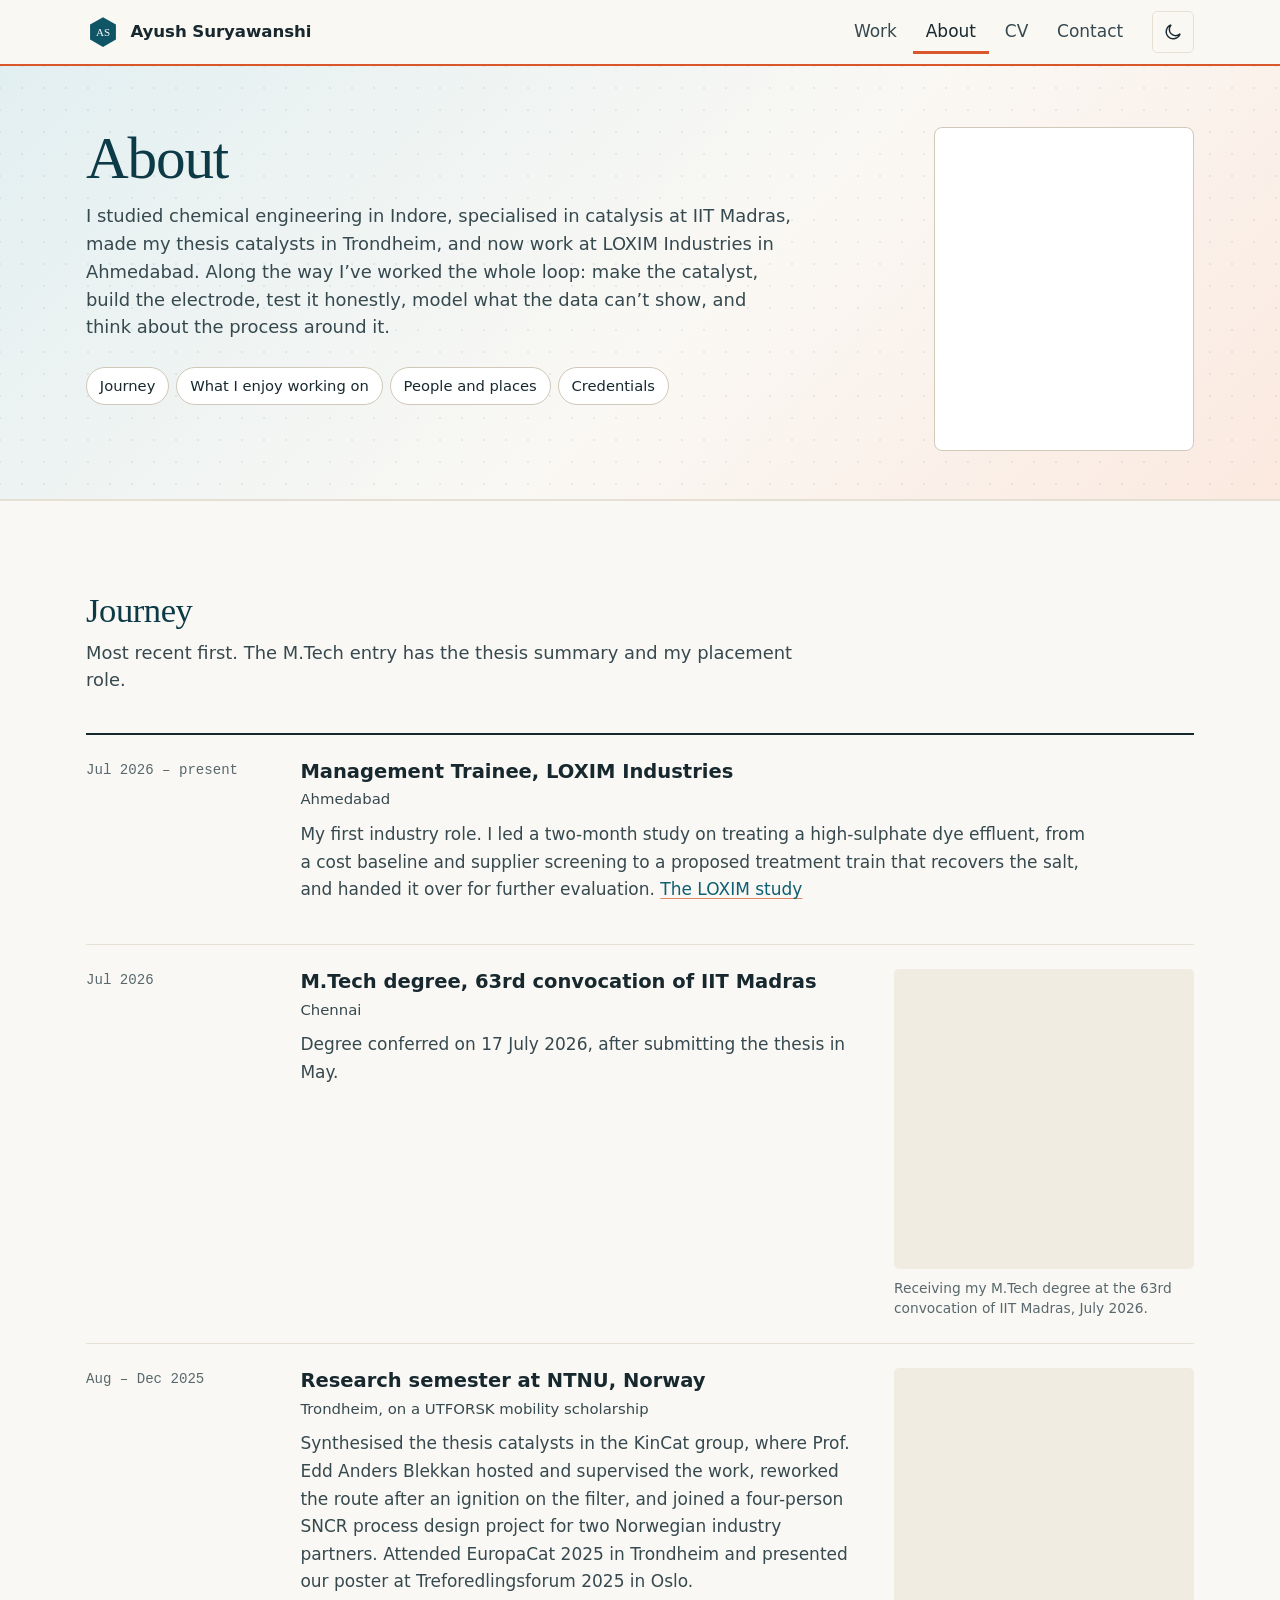
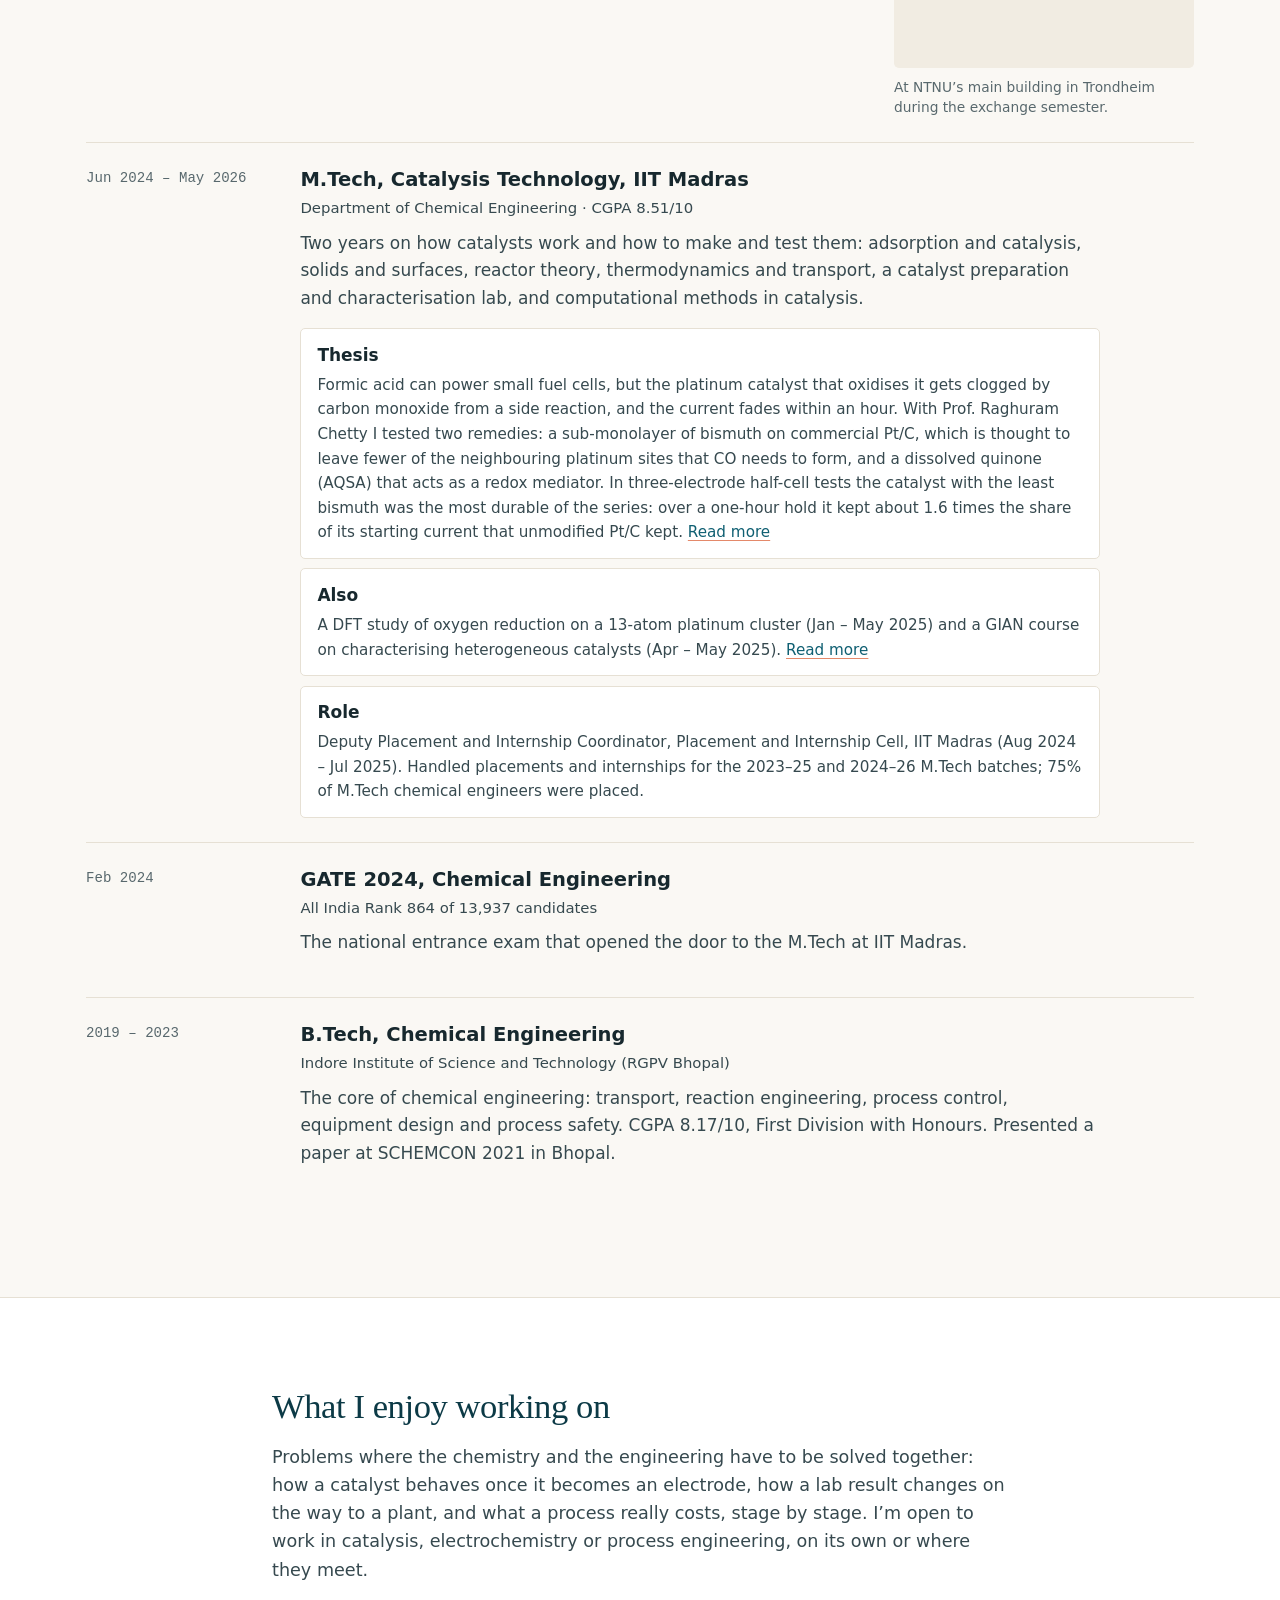
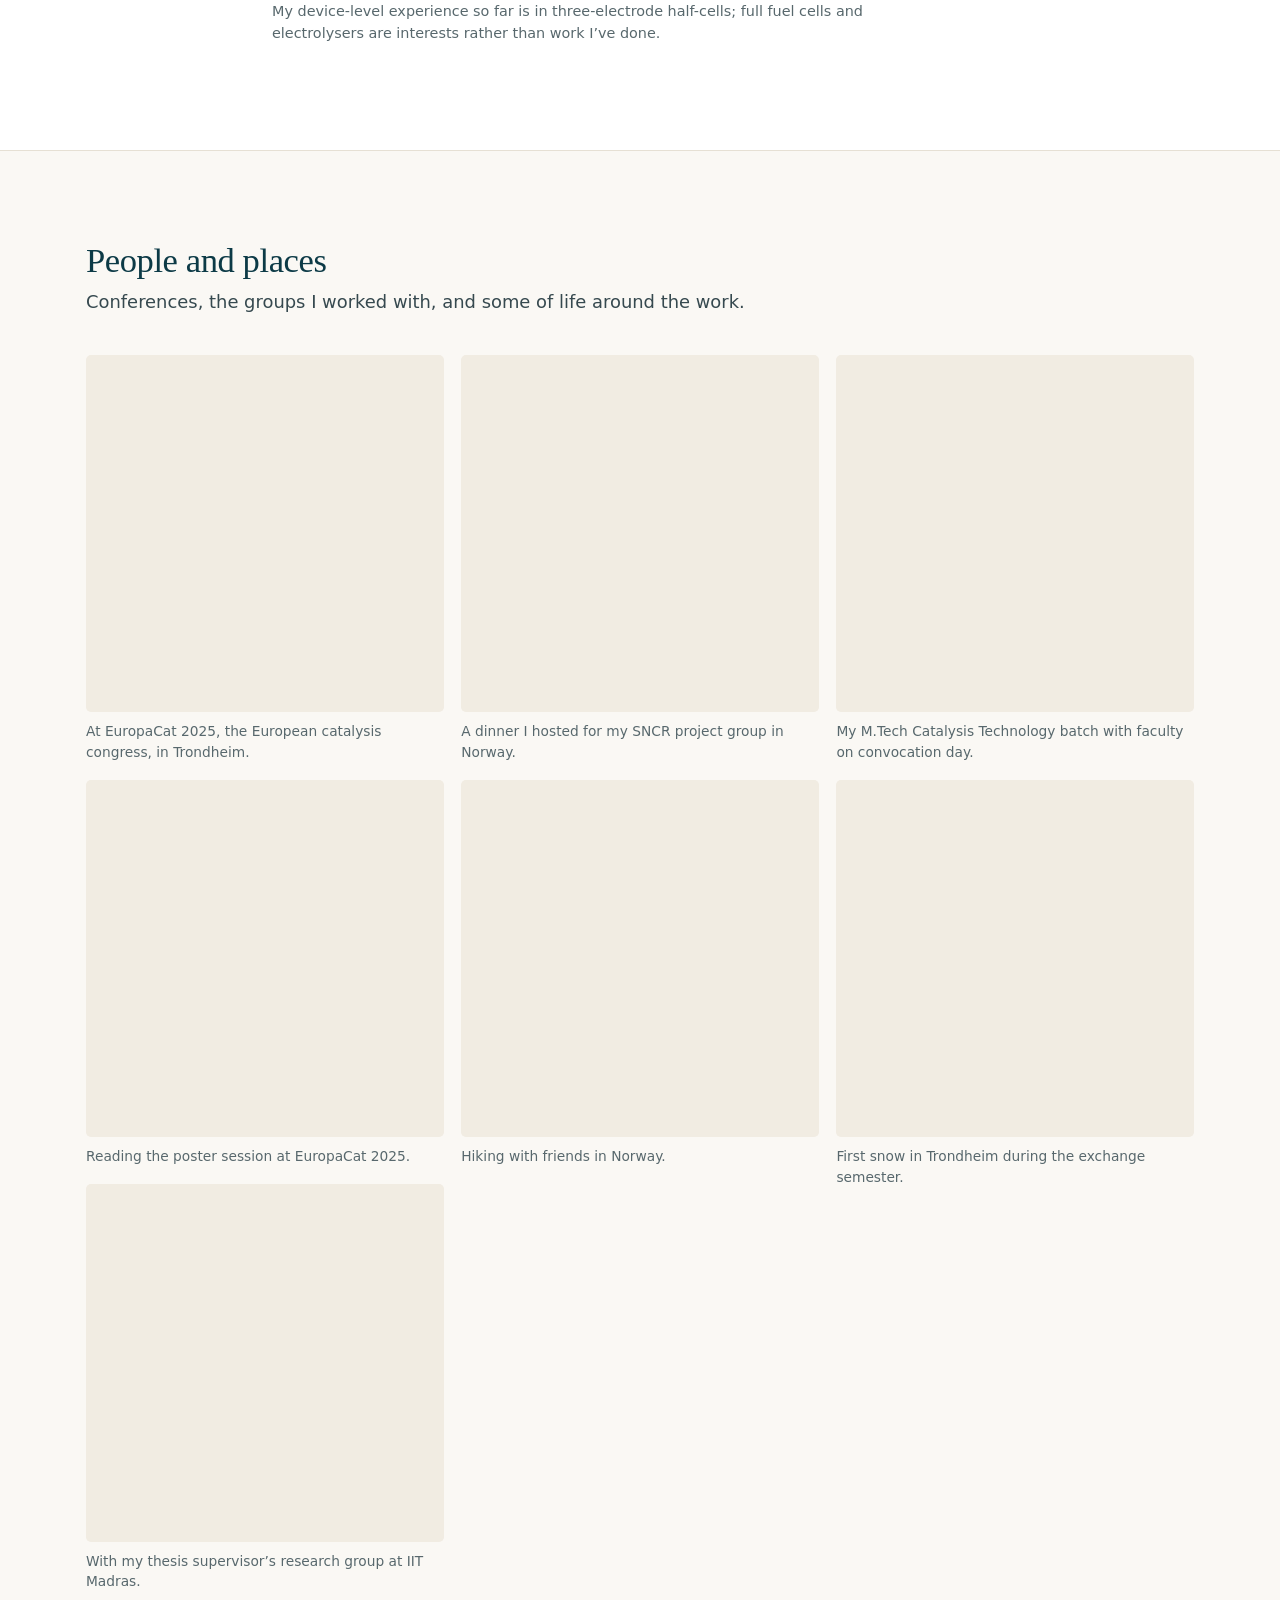
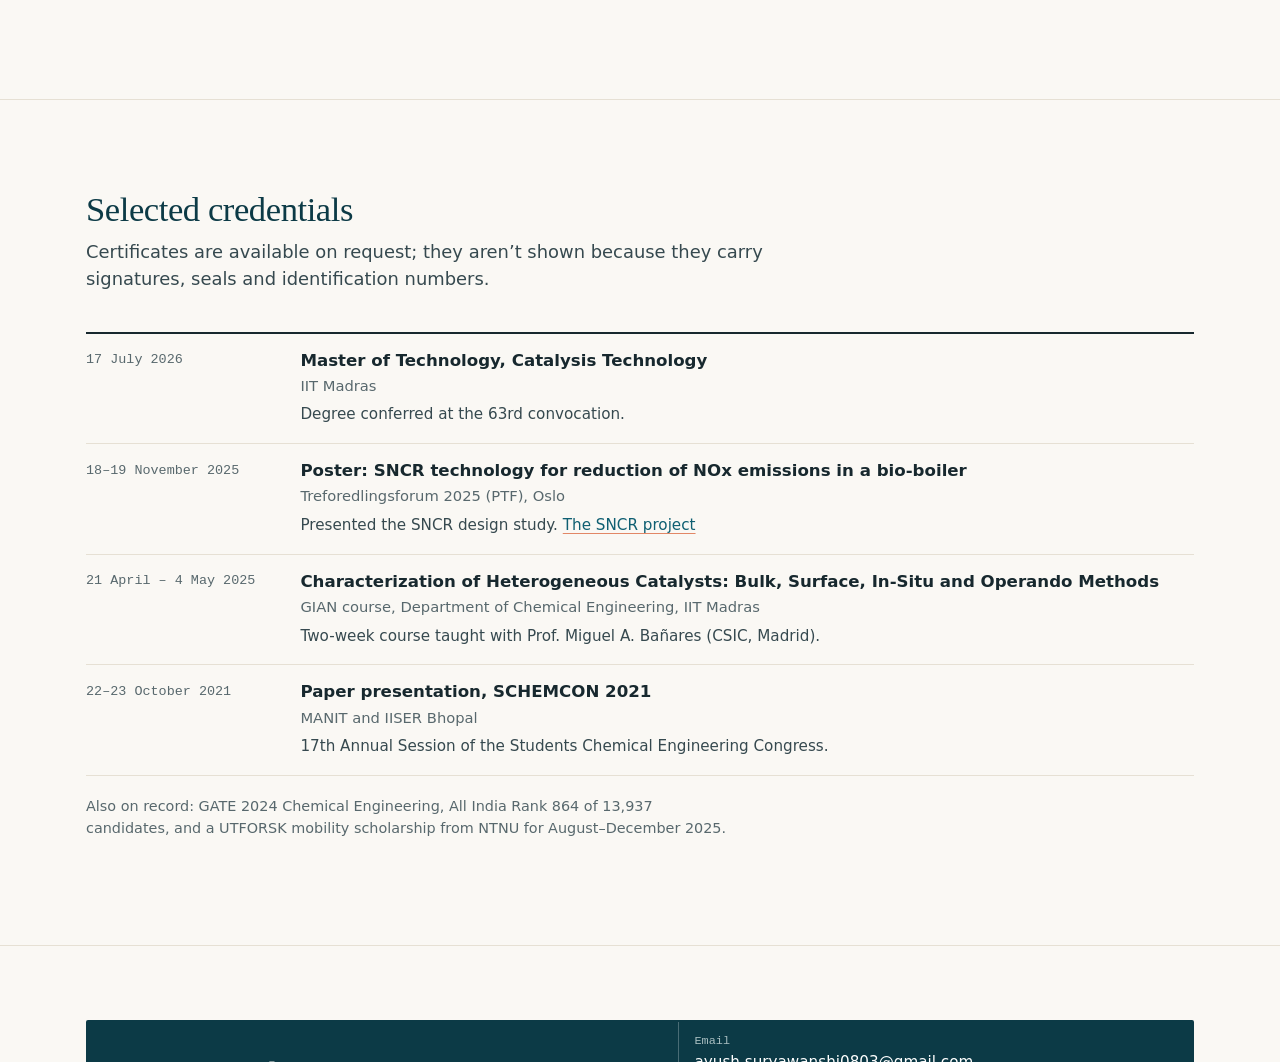
==== commit da3aec94: "Thesis: rounded ratios and the three-photo banner on the project page - Relative figures only: 1.6x " ====
--- a/about/index.html
+++ b/about/index.html
@@ -26,7 +26,7 @@
 <meta name="twitter:image" content="https://suryawanshi-ayush.github.io/images/portrait-of-ayush-suryawanshi.jpg">
 <link rel="preload" href="/portfolio-staging/fonts/ibm-plex-sans-latin-400.woff2" as="font" type="font/woff2" crossorigin>
 <link rel="preload" href="/portfolio-staging/fonts/ibm-plex-serif-latin-400.woff2" as="font" type="font/woff2" crossorigin>
-<style>@font-face{font-family: "Plex Serif";src: url("/portfolio-staging/fonts/ibm-plex-serif-latin-400.woff2") format("woff2");font-weight: 400;font-display: swap}@font-face{font-family: "Plex Serif";src: url("/portfolio-staging/fonts/ibm-plex-serif-latin-500.woff2") format("woff2");font-weight: 500;font-display: swap}@font-face{font-family: "Plex Sans";src: url("/portfolio-staging/fonts/ibm-plex-sans-latin-400.woff2") format("woff2");font-weight: 400;font-display: swap}@font-face{font-family: "Plex Sans";src: url("/portfolio-staging/fonts/ibm-plex-sans-latin-400-italic.woff2") format("woff2");font-weight: 400;font-style: italic;font-display: swap}@font-face{font-family: "Plex Sans";src: url("/portfolio-staging/fonts/ibm-plex-sans-latin-500.woff2") format("woff2");font-weight: 500;font-display: swap}@font-face{font-family: "Plex Sans";src: url("/portfolio-staging/fonts/ibm-plex-sans-latin-600.woff2") format("woff2");font-weight: 600;font-display: swap}@font-face{font-family: "Plex Mono";src: url("/portfolio-staging/fonts/ibm-plex-mono-latin-400.woff2") format("woff2");font-weight: 400;font-display: swap}@font-face{font-family: "Plex Mono";src: url("/portfolio-staging/fonts/ibm-plex-mono-latin-500.woff2") format("woff2");font-weight: 500;font-display: swap}:root{--serif: "Plex Serif",Georgia,"Times New Roman",serif;--sans: "Plex Sans",system-ui,-apple-system,"Segoe UI",Roboto,sans-serif;--mono: "Plex Mono",ui-monospace,"SFMono-Regular",Menlo,monospace;--paper: #faf8f4;--sheet: #ffffff;--sheet-2: #f1ece2;--ink: #17282e;--ink-2: #36494f;--muted: #58686d;--line: #e6e0d4;--line-2: #d0c8b8;--dot: rgba(15,85,102,0.08);--link: #0f5f72;--solid: #0f5566;--on-solid: #ffffff;--focus: #d9572b;--primary: #0f5566;--deep: #0c3a46;--head: #0c3a46;--accent: #d9572b;--accent-text: #b4441c;--on-accent: #ffffff;--third: #c99a2e;--band: #e4eff0;--hero-bg: linear-gradient(135deg,#e2eff1 0%,#faf8f4 55%,#fbe9df 100%);--cat: #b4441c;--cat-soft: #fbe9df;--ec: #0f6577;--ec-soft: #e2eff1;--pr: #8a6510;--pr-soft: #f6ecd2;--ok: #1f6f5c;--ok-soft: #e3f1ec;--s1: #0f5566;--s2: #d9572b;--pt: #b9c1c4;--pt-edge: #86929a;--bi: #c4532a;--co: #c99a2e;--support: #2a3a40;--maxw: 1180px;--gutter: clamp(16px,4vw,36px);--r: 8px;--r-s: 5px;--ease: cubic-bezier(0.2,0.7,0.2,1);color-scheme: light}:root[data-theme="dark"]{--paper: #0e1b20;--sheet: #13262d;--sheet-2: #183039;--ink: #e9f0ef;--ink-2: #c4d1d1;--muted: #93a7aa;--line: #1f3740;--line-2: #2d4b55;--dot: rgba(233,240,239,0.06);--link: #7fd0dc;--solid: #5fbccb;--on-solid: #0e1b20;--focus: #f08a5d;--primary: #5fbccb;--deep: #0a2c35;--head: #e9f0ef;--accent: #f08a5d;--accent-text: #f39c78;--on-accent: #0e1b20;--third: #e6bc5c;--band: #112830;--hero-bg: linear-gradient(135deg,#11303a 0%,#0e1b20 55%,#2a1c16 100%);--cat: #f39c78;--cat-soft: #33221b;--ec: #6fcad8;--ec-soft: #12303a;--pr: #e6bc5c;--pr-soft: #2e2714;--ok: #86d3b6;--ok-soft: #15302a;--s1: #4fb8c9;--s2: #f08a5d;--pt: #6f8589;--pt-edge: #9fb3b6;--bi: #f39c78;--co: #e6bc5c;--support: #24363c;color-scheme: dark}@media (prefers-color-scheme: dark){:root:not([data-theme="light"]){--paper: #0e1b20;--sheet: #13262d;--sheet-2: #183039;--ink: #e9f0ef;--ink-2: #c4d1d1;--muted: #93a7aa;--line: #1f3740;--line-2: #2d4b55;--dot: rgba(233,240,239,0.06);--link: #7fd0dc;--solid: #5fbccb;--on-solid: #0e1b20;--focus: #f08a5d;--primary: #5fbccb;--deep: #0a2c35;--head: #e9f0ef;--accent: #f08a5d;--accent-text: #f39c78;--on-accent: #0e1b20;--third: #e6bc5c;--band: #112830;--hero-bg: linear-gradient(135deg,#11303a 0%,#0e1b20 55%,#2a1c16 100%);--cat: #f39c78;--cat-soft: #33221b;--ec: #6fcad8;--ec-soft: #12303a;--pr: #e6bc5c;--pr-soft: #2e2714;--ok: #86d3b6;--ok-soft: #15302a;--s1: #4fb8c9;--s2: #f08a5d;--pt: #6f8589;--pt-edge: #9fb3b6;--bi: #f39c78;--co: #e6bc5c;--support: #24363c;color-scheme: dark}}*,*::before,*::after{box-sizing: border-box}html{-webkit-text-size-adjust: 100%;text-size-adjust: 100%}@media (prefers-reduced-motion: no-preference){html{scroll-behavior: smooth}}body{margin: 0;background: var(--paper);color: var(--ink);font: 400 1.0625rem/1.62 var(--sans);font-synthesis: none;-webkit-font-smoothing: antialiased;text-rendering: optimizeLegibility}img,svg,video{max-width: 100%}img{height: auto}h1,h2,h3,h4{margin: 0;color: var(--ink);text-wrap: balance}h1{font: 400 clamp(2.3rem,5vw,3.7rem)/1.06 var(--serif);letter-spacing: -0.02em}h2{font: 400 clamp(1.6rem,2.7vw,2.2rem)/1.15 var(--serif);letter-spacing: -0.012em}h3{font-weight: 600;font-size: 1.12rem;line-height: 1.32}p{margin: 0 0 1rem}a{color: var(--link);text-decoration-thickness: 1px;text-underline-offset: 0.18em}a:hover{text-decoration-thickness: 2px}:focus-visible{outline: 2px solid var(--focus);outline-offset: 3px;border-radius: 2px}sub,sup{line-height: 0}strong,b{font-weight: 600}code{font: 0.86em var(--mono);background: var(--sheet-2);padding: 0.1em 0.35em;border-radius: 3px;overflow-wrap: anywhere}kbd{font: 0.8em var(--mono)}.sr-only{position: absolute;width: 1px;height: 1px;padding: 0;margin: -1px;overflow: hidden;clip: rect(0 0 0 0);white-space: nowrap;border: 0}.skip{position: absolute;left: -999px;top: 0.5rem;z-index: 100;background: var(--solid);color: var(--on-solid);padding: 0.6rem 1rem;border-radius: var(--r-s)}.skip:focus{left: 0.5rem}.wrap{max-width: var(--maxw);margin: 0 auto;padding: 0 var(--gutter)}.wrap.narrow{max-width: calc(46rem + 2 * var(--gutter))}.lede{font-size: clamp(1.06rem,1.4vw,1.2rem);line-height: 1.55;color: var(--ink-2);max-width: 62ch;margin: 0.8rem 0 0}.note{font-size: 0.9rem;line-height: 1.55;color: var(--muted);max-width: 70ch}.muted{color: var(--muted)}.sheet{background-color: var(--paper);background-image: radial-gradient(var(--dot) 1.1px,transparent 1.2px);background-size: 22px 22px;background-position: -11px -11px}.btn{display: inline-flex;align-items: center;justify-content: center;gap: 0.5rem;min-height: 46px;padding: 0.62rem 1.15rem;border-radius: var(--r-s);font: 600 0.98rem/1.2 var(--sans);text-decoration: none;white-space: nowrap;border: 1.5px solid var(--solid);cursor: pointer;transition: background-color 0.15s,color 0.15s}.btn-solid{background: var(--solid);color: var(--on-solid)}.btn-solid:hover{background: color-mix(in srgb,var(--solid) 86%,var(--ec))}.btn-line{background: transparent;color: var(--ink)}.btn-line:hover{background: var(--sheet)}.ic{width: 1rem;height: 1rem;fill: none;stroke: currentColor;stroke-width: 1.8;stroke-linecap: round;stroke-linejoin: round;flex: 0 0 auto}.cta{display: flex;flex-wrap: wrap;gap: 0.7rem;margin-top: 1.4rem}.site-head{position: sticky;top: 0;z-index: 30;background: color-mix(in srgb,var(--paper) 92%,transparent);backdrop-filter: saturate(1.4) blur(10px);border-bottom: 1px solid var(--line);view-transition-name: site-head}.head-row{display: flex;align-items: center;gap: 1rem;min-height: 64px}.brand{display: inline-flex;align-items: center;gap: 0.65rem;text-decoration: none;color: var(--ink);margin-right: auto}.mark{width: 34px;height: 34px;flex: 0 0 auto}.mark path{fill: var(--solid)}.mark text{fill: var(--on-solid);font: 500 13px var(--serif);text-anchor: middle}.brand-name{font-weight: 600;font-size: 1.04rem;letter-spacing: -0.005em}.site-nav ul{list-style: none;display: flex;gap: 0.2rem;margin: 0;padding: 0}.site-nav a{display: block;padding: 0.5rem 0.8rem;border-radius: var(--r-s);color: var(--ink-2);text-decoration: none;font-weight: 500}.site-nav a:hover{color: var(--ink);background: var(--sheet)}.site-nav a[aria-current="page"]{color: var(--ink);box-shadow: inset 0 -2px 0 var(--ink);border-radius: 0}.theme-btn,.menu-btn{width: 42px;height: 42px;display: grid;place-items: center;padding: 0;border: 1px solid var(--line);border-radius: var(--r-s);background: transparent;color: var(--ink);cursor: pointer}.theme-btn:hover,.menu-btn:hover{background: var(--sheet)}.theme-btn svg{width: 20px;height: 20px;fill: none;stroke: currentColor;stroke-width: 1.7;stroke-linecap: round}.theme-btn .i-sun{display: none}:root[data-theme="dark"] .theme-btn .i-sun{display: block}:root[data-theme="dark"] .theme-btn .i-moon{display: none}@media (prefers-color-scheme: dark){:root:not([data-theme="light"]) .theme-btn .i-sun{display: block}:root:not([data-theme="light"]) .theme-btn .i-moon{display: none}}.menu-btn{display: none}.burger,.burger::before,.burger::after{display: block;width: 18px;height: 1.8px;background: currentColor;border-radius: 1px;position: relative;transition: transform 0.2s var(--ease)}.burger::before,.burger::after{content: "";position: absolute;left: 0}.burger::before{top: -6px}.burger::after{top: 6px}.menu-btn[aria-expanded="true"] .burger{background: transparent}.menu-btn[aria-expanded="true"] .burger::before{transform: translateY(6px) rotate(45deg)}.menu-btn[aria-expanded="true"] .burger::after{transform: translateY(-6px) rotate(-45deg)}@media (max-width: 720px){.brand-name{font-size: 0.98rem}html.js .menu-btn{display: grid}html.js .site-nav{position: absolute;left: 0;right: 0;top: 100%;background: var(--paper);border-bottom: 1px solid var(--line);display: none}html.js .site-nav.open{display: block}html.js .site-nav ul{flex-direction: column;padding: 0.4rem var(--gutter) 1rem}html.js .site-nav a{padding: 0.8rem 0.4rem;font-size: 1.08rem;border-bottom: 1px solid var(--line);border-radius: 0}html.js .site-nav a[aria-current="page"]{box-shadow: inset 3px 0 0 var(--ink);padding-left: 0.8rem}html:not(.js) .head-row{flex-wrap: wrap;padding-bottom: 0.4rem}html:not(.js) .site-nav{order: 3;width: 100%}}.section{padding: clamp(3.2rem,7vw,5.6rem) 0;border-top: 1px solid var(--line)}.section.tight{padding-top: clamp(1.6rem,3vw,2.4rem);border-top: 0}.section-head{margin-bottom: clamp(1.6rem,3vw,2.4rem)}.section-head.split{display: flex;align-items: end;justify-content: space-between;gap: 1rem 2rem;flex-wrap: wrap}.section-head .lede{margin-top: 0.5rem}.more-link{font-weight: 600;white-space: nowrap}.hero{padding: clamp(1.8rem,4.5vw,3.6rem) 0 clamp(2.6rem,5vw,4rem)}.hero-grid{display: grid;grid-template-columns: minmax(0,5fr) minmax(0,7fr);grid-template-areas: "id id" "text video";column-gap: clamp(1.6rem,4vw,3.6rem);row-gap: clamp(1.4rem,3vw,2.4rem);align-items: start}.hero-id{grid-area: id;display: flex;gap: 1.1rem;align-items: center}.hero-photo{margin: 0;flex: 0 0 auto;width: clamp(84px,9vw,124px);aspect-ratio: 1;border-radius: 50%;overflow: hidden;border: 1px solid var(--line-2);background: var(--sheet)}.hero-photo img{width: 100%;height: 100%;object-fit: cover;display: block}.hero-name{font: 400 clamp(2.5rem,6.4vw,5.4rem)/0.98 var(--serif);letter-spacing: -0.025em}.hero-role{margin: 0.7rem 0 0;color: var(--ink-2);font-size: clamp(1rem,1.5vw,1.2rem);line-height: 1.4}.hero-text{grid-area: text}.hero-lede{font-size: clamp(1.06rem,1.35vw,1.17rem);line-height: 1.6;color: var(--ink-2);margin: 0;max-width: 46ch}.facts{margin: 1.6rem 0 0;display: grid;gap: 0;border-top: 1px solid var(--line-2);max-width: 30rem}.facts div{display: grid;grid-template-columns: 5.4rem 1fr;gap: 0.8rem;padding: 0.55rem 0;border-bottom: 1px solid var(--line)}.facts dt{font: 500 0.8rem/1.9 var(--mono);color: var(--muted)}.facts dd{margin: 0;font-size: 0.97rem;color: var(--ink)}.intro-video{grid-area: video;margin: 0;align-self: start}.iv-frame{position: relative;width: 100%;aspect-ratio: 16 / 9;border-radius: var(--r);background: #0b1a1f;box-shadow: 0 0 0 1px var(--line-2),10px 10px 0 -1px var(--paper),10px 10px 0 0 var(--line-2);isolation: isolate}.iv-video{display: block;width: 100%;height: 100%;border-radius: var(--r);background: #0b1a1f;object-fit: cover}.iv-frame:fullscreen{width: 100%;height: 100%;border-radius: 0;display: grid;place-items: center;background: #000;box-shadow: none}.iv-frame:fullscreen .iv-video{height: auto;max-height: 100%;aspect-ratio: 16 / 9;border-radius: 0;object-fit: contain}.iv-caption{position: absolute;left: 50%;bottom: 6%;transform: translateX(-50%);width: max-content;max-width: 88%;margin: 0;text-align: center;text-wrap: balance;font: 500 clamp(13px,1.25vw,19px)/1.35 var(--sans);color: #f4f6f8;background: rgba(8,12,20,0.8);padding: 0.28em 0.7em 0.32em;border-radius: 5px;pointer-events: none;transition: bottom 0.25s var(--ease),opacity 0.2s}.iv-caption:empty,.iv-frame[data-cc="off"] .iv-caption{opacity: 0}.iv-frame[data-ui="show"] .iv-caption{bottom: calc(6% + 44px)}.iv-frame button{font: inherit;cursor: pointer}.iv-frame [hidden]{display: none !important}.iv-sound{position: absolute;left: 12px;top: 12px;display: inline-flex;align-items: center;gap: 0.5rem;padding: 0.45rem 0.9rem 0.45rem 0.65rem;border-radius: 999px;border: 1px solid rgba(255,255,255,0.3);background: rgba(10,16,28,0.75);color: #fff;font-size: 0.88rem;font-weight: 500;backdrop-filter: blur(6px)}.iv-sound:hover,.iv-sound:focus-visible{background: rgba(10,16,28,0.92);border-color: rgba(255,255,255,0.6)}.iv-sound-ic{display: inline-grid;width: 1.1rem;height: 1.1rem}.iv-big{position: absolute;left: 50%;top: 50%;width: clamp(56px,7vw,80px);height: clamp(56px,7vw,80px);transform: translate(-50%,-50%);border-radius: 50%;border: 1px solid rgba(255,255,255,0.45);background: rgba(10,16,28,0.65);color: #fff;padding: 0;display: grid;place-items: center;backdrop-filter: blur(6px)}.iv-big svg{width: 42%;height: 42%;margin-left: 6%}.iv-big:hover,.iv-big:focus-visible{background: rgba(10,16,28,0.88)}.iv-bar{position: absolute;left: 0;right: 0;bottom: 0;display: flex;align-items: center;gap: 0.3rem;padding: 28px 10px 8px;border-radius: 0 0 var(--r) var(--r);background: linear-gradient(180deg,rgba(0,0,0,0),rgba(0,0,0,0.72));color: #fff;opacity: 0;transition: opacity 0.25s}.iv-frame[data-ui="show"] .iv-bar{opacity: 1}.iv-btn{width: 36px;height: 36px;flex: 0 0 auto;display: grid;place-items: center;padding: 0;border: 0;border-radius: 6px;background: transparent;color: #fff}.iv-btn:hover,.iv-btn:focus-visible{background: rgba(255,255,255,0.16)}.iv-btn svg,.iv-big svg,.iv-sound svg{fill: none;stroke: currentColor;stroke-width: 1.8;stroke-linecap: round;stroke-linejoin: round}.iv-btn svg{width: 20px;height: 20px}.iv-toggle svg path,.iv-big svg path{fill: currentColor;stroke: none}.iv-frame[data-state="playing"] .iv-toggle .i-play,.iv-frame:not([data-state="playing"]) .iv-toggle .i-pause,.iv-big .i-pause{display: none}.iv-mute .i-on,.iv-sound .i-on{display: none}.iv-frame[data-sound="on"] .iv-mute .i-on{display: inline}.iv-frame[data-sound="on"] .iv-mute .i-off{display: none}.iv-frame[data-cc="off"] .iv-cc{opacity: 0.55}.iv-seek{flex: 1 1 auto;min-width: 60px;margin: 0 0.4rem;accent-color: var(--accent);cursor: pointer}.iv-time{font: 0.74rem var(--mono);white-space: nowrap;opacity: 0.92;margin-right: 0.2rem}.iv-meta{margin: 1.1rem 0 0;color: var(--muted);font-size: 0.88rem;line-height: 1.5;display: flex;flex-wrap: wrap;gap: 0.2rem 0.8rem}.iv-meta #iv-title{color: var(--ink);font-weight: 600}html.js .iv-frame:focus-visible{outline: 2px solid var(--focus);outline-offset: 4px}@media (max-width: 980px){.hero-grid{grid-template-columns: minmax(0,1fr);grid-template-areas: "id" "video" "text"}.hero-lede{max-width: 60ch}}@media (max-width: 600px){.hero{padding-top: 1.2rem}.hero-grid{row-gap: 1.1rem}.hero-id{gap: 0.9rem}.hero-photo{width: 84px}.hero-name{font-size: clamp(2rem,9vw,2.6rem)}.hero-role{font-size: 0.94rem;margin-top: 0.35rem}h1{font-size: clamp(2rem,8.4vw,2.5rem)}.hero-name{font-size: clamp(2rem,9vw,2.6rem)}.lede{font-size: 1.02rem}.iv-frame{box-shadow: 0 0 0 1px var(--line-2)}.iv-sound{left: 8px;top: 8px;font-size: 0.76rem;padding: 0.3rem 0.65rem 0.3rem 0.5rem}.iv-bar{padding: 22px 4px 4px;gap: 0}.iv-btn{width: 34px;height: 34px}.iv-time{display: none}.iv-frame[data-ui="show"] .iv-caption{bottom: calc(5% + 38px)}.iv-meta{font-size: 0.82rem;margin-top: 0.7rem}.cta{margin-top: 1.1rem}.cta .btn{flex: 1 1 100%}.facts div{grid-template-columns: 4.6rem 1fr}}.pfd{padding: clamp(3rem,6vw,4.6rem) 0 clamp(3rem,6vw,4.8rem);border-top: 1px solid var(--line)}.flowline{list-style: none;margin: 0;padding: 0;display: grid;grid-template-columns: minmax(0,1fr) 96px minmax(0,1fr) 96px minmax(0,1fr) 96px;align-items: stretch}.unit{display: flex;flex-direction: column}.unit .unit-links{margin-top: auto}.unit{--c: var(--ink);--soft: var(--sheet);background: var(--sheet);border: 1px solid var(--line-2);border-top: 3px solid var(--c);border-radius: var(--r-s);padding: 1.2rem 1.2rem 1.1rem;position: relative}.unit.catalysis{--c: var(--cat);--soft: var(--cat-soft)}.unit.electrochemistry{--c: var(--ec);--soft: var(--ec-soft)}.unit.process{--c: var(--pr);--soft: var(--pr-soft)}.unit-sym{display: flex;align-items: end;justify-content: space-between;margin-bottom: 0.8rem;color: var(--c)}.sym{width: 64px;height: 78px;fill: none;stroke: currentColor;stroke-width: 2;stroke-linecap: round;stroke-linejoin: round}.sym .fill{stroke-width: 1.4;opacity: 0.8}.unit-tag{font: 500 0.76rem var(--mono);color: var(--muted);border: 1px solid var(--line-2);border-radius: 3px;padding: 0.1rem 0.4rem}.unit h3{font: 400 1.4rem/1.2 var(--serif);color: var(--ink)}.unit p{font-size: 0.95rem;line-height: 1.55;color: var(--ink-2);margin: 0.5rem 0 0.8rem}.unit-links{list-style: none;margin: 0;padding: 0.7rem 0 0;border-top: 1px dashed var(--line-2);display: flex;flex-wrap: wrap;gap: 0.35rem 0.5rem}.unit-links a{display: inline-block;font-size: 0.88rem;font-weight: 500;color: var(--ink);text-decoration: none;background: var(--soft);border-radius: 3px;padding: 0.22rem 0.55rem}.unit-links a:hover{text-decoration: underline}.stream{position: relative;display: flex;flex-direction: column;justify-content: flex-start;align-items: center;color: var(--line-2);padding-top: 4.4rem}.stream svg{width: 100%;height: 24px;overflow: visible;fill: none;stroke: var(--ink-2);stroke-width: 2;stroke-linecap: round;stroke-linejoin: round}.stream span{font: 500 0.7rem/1.25 var(--mono);color: var(--muted);text-align: center;margin-top: 0.45rem;padding: 0 0.2rem}.stream.out{align-items: stretch}.stream .offpage{position: relative;align-self: flex-end;margin: -2.25rem 0 0;padding: 0.4rem 1.25rem 0.4rem 0.55rem;width: 100%;font: 600 0.8rem/1.2 var(--sans);color: var(--on-solid);background: var(--solid);text-align: left;clip-path: polygon(0 0,calc(100% - 12px) 0,100% 50%,calc(100% - 12px) 100%,0 100%)}.stream.out svg{width: 30%}html.motion .pfd .flow{stroke-dasharray: 100;stroke-dashoffset: 100}html.motion .pfd.in .flow{stroke-dashoffset: 0;transition: stroke-dashoffset 0.7s var(--ease)}html.motion .pfd.in .stream:nth-child(4) .flow{transition-delay: 0.55s}html.motion .pfd.in .stream:nth-child(6) .flow{transition-delay: 1.1s}@media (max-width: 980px){.flowline{grid-template-columns: minmax(0,1fr)}.stream{flex-direction: row;justify-content: flex-start;align-items: center;padding: 0 0 0 2.6rem;height: 58px}.stream svg{display: none}.stream::before{content: "";position: absolute;left: 1.4rem;top: 0;bottom: 8px;border-left: 2px solid var(--ink-2)}.stream::after{content: "";position: absolute;left: calc(1.4rem - 5px);bottom: 0;border: 6px solid transparent;border-top: 9px solid var(--ink-2);border-bottom: 0}.stream span{margin: 0;text-align: left}.stream.out{height: auto;padding: 1.4rem 0 0 0}.stream.out::before{bottom: auto;height: 1.4rem}.stream.out::after{display: none}.stream .offpage{margin: 0;width: auto;align-self: flex-start}}.tags{list-style: none;margin: 0 0 0.65rem;padding: 0;display: flex;flex-wrap: wrap;gap: 0.3rem 0.9rem}.tag{display: inline-flex;align-items: center;gap: 0.42rem;font-size: 0.84rem;font-weight: 500;color: var(--ink-2)}.tag::before{content: "";width: 9px;height: 9px;border-radius: 2px;background: var(--c,var(--muted));transform: rotate(45deg)}.tag.catalysis{--c: var(--cat)}.tag.electrochemistry{--c: var(--ec)}.tag.process{--c: var(--pr)}.tag.modelling{--c: var(--muted)}.feature{border: 1px solid var(--line-2);border-radius: var(--r);background: var(--sheet);overflow: hidden}.feature-media{display: block;background: var(--sheet-2);aspect-ratio: 3 / 1;overflow: hidden}.feature-media img{width: 100%;height: 100%;object-fit: cover;display: block}.feature-body{display: grid;grid-template-columns: minmax(0,7fr) minmax(0,5fr);gap: clamp(1.2rem,3vw,2.6rem);padding: clamp(1.3rem,3vw,2.2rem)}.feature-body h3{font-size: clamp(1.35rem,2.2vw,1.75rem);margin-bottom: 0.7rem}.feature-body h3 a{color: var(--ink);text-decoration: none}.feature-body h3 a:hover{text-decoration: underline}.fb-text>p{color: var(--ink-2);max-width: 60ch;margin-bottom: 1.3rem}.readings{display: grid;grid-template-columns: 1fr 1fr;gap: 0;margin: 0 0 0.9rem;border: 1px solid var(--line-2);border-radius: var(--r-s)}.readings div{padding: 0.8rem 1rem;display: flex;flex-direction: column-reverse;justify-content: flex-end;gap: 0.25rem}.readings div + div{border-left: 1px solid var(--line-2)}.readings dd{margin: 0;font: 500 clamp(1.8rem,3.2vw,2.4rem)/1 var(--mono);color: var(--ink);letter-spacing: -0.02em}.readings div:first-child dd{color: var(--ec)}.readings dt{font-size: 0.85rem;line-height: 1.4;color: var(--muted)}.feature .note{margin: 0}.pair{display: grid;grid-template-columns: 1fr 1fr;gap: clamp(1rem,2vw,1.5rem);margin-top: clamp(1rem,2vw,1.5rem)}.tile{border: 1px solid var(--line-2);border-radius: var(--r);background: var(--sheet);overflow: hidden}.tile-link{display: grid;grid-template-rows: auto 1fr;height: 100%;color: inherit;text-decoration: none}.tile-link:hover h3,.tile-link:focus-visible h3{text-decoration: underline;text-underline-offset: 0.16em}.tile .media{aspect-ratio: 16 / 9}.tile-body{padding: 1.2rem 1.3rem 1.3rem;display: flex;flex-direction: column}.tile-body h3{font-size: 1.24rem;margin-bottom: 0.45rem}.tile-body p{color: var(--ink-2);font-size: 0.97rem}.mini-stats{display: flex;gap: 1.6rem;margin: auto 0 0;padding-top: 0.7rem;border-top: 1px dashed var(--line-2)}.mini-stats div{display: flex;flex-direction: column-reverse}.mini-stats dd{margin: 0;font: 500 1.25rem/1.2 var(--mono);color: var(--ink)}.mini-stats dt{font-size: 0.8rem;line-height: 1.35;color: var(--muted);max-width: 18ch}.media{position: relative;overflow: hidden;background: var(--sheet-2)}.media img{width: 100%;height: 100%;object-fit: cover;display: block}.media.contain{background: #fff}.media.contain img{object-fit: contain;padding: 0.6rem}.art-media{display: grid;place-items: center;background: var(--sheet-2)}.art{width: 92%;height: auto}.art text{font: 500 8.6px var(--mono);fill: var(--ink);text-anchor: middle}.art .art-small{font-size: 9px;fill: var(--muted)}.art .art-line path{fill: none;stroke: var(--line-2);stroke-width: 2}.art-u rect{fill: var(--sheet);stroke: var(--ink-2);stroke-width: 1.4}.art-u.u1 rect{stroke: var(--ec)}.art-u.u3 rect,.art-u.u4 rect{stroke: var(--pr)}.art-u.u5 rect{stroke: var(--ok);fill: var(--ok-soft)}.art .art-rec{fill: none;stroke: var(--ok);stroke-width: 1.4;stroke-dasharray: 4 3}.also{list-style: none;margin: clamp(1rem,2vw,1.5rem) 0 0;padding: 0;display: grid;grid-template-columns: 1fr 1fr;gap: clamp(1rem,2vw,1.5rem)}.also a{display: grid;grid-template-columns: 112px 1fr;gap: 1rem;align-items: center;padding: 0.7rem;border: 1px solid var(--line);border-radius: var(--r);color: var(--ink-2);text-decoration: none;background: var(--paper)}.also a:hover{background: var(--sheet)}.also a:hover strong{text-decoration: underline}.also .media{aspect-ratio: 4 / 3;border-radius: var(--r-s)}.also strong{display: block;color: var(--ink);margin-bottom: 0.2rem;line-height: 1.3}.also span span{display: block;font-size: 0.9rem;line-height: 1.45}@media (max-width: 860px){.feature-body{grid-template-columns: minmax(0,1fr)}.feature-media{aspect-ratio: 2 / 1}.pair,.also{grid-template-columns: minmax(0,1fr)}}@media (max-width: 480px){.readings{grid-template-columns: 1fr}.readings div + div{border-left: 0;border-top: 1px solid var(--line-2)}.also a{grid-template-columns: 84px 1fr}}.path{list-style: none;margin: 0;padding: 0;display: grid;grid-template-columns: repeat(5,minmax(0,1fr));border-top: 2px solid var(--ink)}.path li{position: relative;padding: 1.1rem 1rem 0 0;display: flex;flex-direction: column;gap: 0.2rem}.path li::before{content: "";position: absolute;top: -7px;left: 0;width: 12px;height: 12px;background: var(--paper);border: 2px solid var(--ink);border-radius: 50%}.path li:first-child::before{background: var(--ink)}.path .yr{font: 500 0.86rem var(--mono);color: var(--muted)}.path strong{line-height: 1.3}.path span:last-child{font-size: 0.9rem;color: var(--ink-2);line-height: 1.45}@media (max-width: 860px){.path{grid-template-columns: 1fr;border-top: 0;border-left: 2px solid var(--ink);margin-left: 6px}.path li{padding: 0 0 1.3rem 1.3rem}.path li::before{top: 0.2rem;left: -7px}}.site-foot{padding: clamp(3rem,6vw,4.6rem) 0 2rem;border-top: 1px solid var(--line)}.titleblock{display: grid;grid-template-columns: minmax(0,1.15fr) minmax(0,1fr);border: 2px solid var(--ink);border-radius: 2px;background: var(--sheet)}.tb-main{padding: clamp(1.3rem,3vw,2rem);border-right: 1px solid var(--ink)}.tb-title{margin-bottom: 0.6rem}.tb-main p{color: var(--ink-2);max-width: 54ch}.tb-actions{display: flex;flex-wrap: wrap;gap: 0.6rem;margin-top: 1.2rem}.tb-cells{margin: 0;display: grid;grid-template-columns: 1fr 1fr}.tb-cells div{padding: 0.75rem 1rem;border-bottom: 1px solid var(--line-2);min-width: 0}.tb-cells div:nth-child(-n + 2){grid-column: 1 / -1}.tb-cells div:nth-child(n + 3):nth-child(odd){border-right: 1px solid var(--line-2)}.tb-cells div:nth-last-child(-n + 2){border-bottom: 0}.tb-cells dt{font: 500 0.74rem var(--mono);color: var(--muted);margin-bottom: 0.15rem}.tb-cells dd{margin: 0;font-size: 0.95rem;overflow-wrap: anywhere}.foot-note{margin: 1.1rem 0 0;font-size: 0.86rem;color: var(--muted);display: flex;flex-wrap: wrap;gap: 0.3rem 1rem}.foot-note a{color: var(--muted)}@media (max-width: 860px){.titleblock{grid-template-columns: minmax(0,1fr)}.tb-main{border-right: 0;border-bottom: 1px solid var(--ink)}}@media (max-width: 480px){.tb-cells{grid-template-columns: minmax(0,1fr)}.tb-cells div:nth-child(n + 3):nth-child(odd){border-right: 0}.tb-cells div:nth-last-child(2){border-bottom: 1px solid var(--line-2)}.tb-actions .btn{flex: 1 1 auto}}.page-head{padding: clamp(2.2rem,5vw,3.8rem) 0 clamp(2rem,4vw,3rem);border-bottom: 1px solid var(--line)}.page-head .tags{margin-bottom: 0.8rem}.crumbs{display: flex;gap: 0.5rem;align-items: center;font-size: 0.9rem;color: var(--muted);margin-bottom: 1.1rem;flex-wrap: wrap}.crumbs a{color: var(--muted)}.crumbs [aria-current]{color: var(--ink-2)}.filters{display: flex;flex-wrap: wrap;gap: 0.45rem;margin-top: 1.6rem}.filters button{font: 500 0.92rem var(--sans);color: var(--ink-2);background: var(--sheet);border: 1px solid var(--line-2);border-radius: 999px;padding: 0.45rem 0.9rem;cursor: pointer;display: inline-flex;gap: 0.45rem;align-items: center}.filters button .n{font: 500 0.76rem var(--mono);color: var(--muted)}.filters button:hover{border-color: var(--ink-2)}.filters button[aria-pressed="true"]{background: var(--solid);border-color: var(--solid);color: var(--on-solid)}.filters button[aria-pressed="true"] .n{color: inherit;opacity: 0.75}.worklist{list-style: none;margin: 0;padding: 0;display: grid;gap: 1.1rem}.work-row[hidden]{display: none}.work-link{display: grid;grid-template-columns: 260px minmax(0,1fr) 200px;gap: clamp(1rem,2.4vw,1.8rem);padding: 1rem;border: 1px solid var(--line-2);border-radius: var(--r);background: var(--sheet);color: inherit;text-decoration: none;align-items: start}.work-link:hover{border-color: var(--ink-2)}.work-link:hover h2{text-decoration: underline;text-underline-offset: 0.16em}.work-link .media{aspect-ratio: 4 / 3;border-radius: var(--r-s)}.work-body h2{font-size: clamp(1.2rem,2vw,1.42rem);margin-bottom: 0.45rem}.work-body p{color: var(--ink-2);margin-bottom: 0.6rem}.work-meta{display: flex;flex-wrap: wrap;gap: 0.2rem 1.2rem;font-size: 0.86rem;color: var(--muted) !important;margin: 0 !important}.work-stats{margin: 0;display: grid;gap: 0.8rem;padding-left: 1.2rem;border-left: 1px dashed var(--line-2);align-self: stretch;align-content: center}.work-stats div{display: flex;flex-direction: column-reverse}.work-stats dd{margin: 0;font: 500 1.3rem/1.2 var(--mono)}.work-stats dt{font-size: 0.8rem;line-height: 1.35;color: var(--muted)}.earlier{margin: 1.8rem 0 0;color: var(--ink-2);font-size: 0.95rem}@media (max-width: 960px){.work-link{grid-template-columns: 200px minmax(0,1fr)}.work-stats{grid-column: 2;padding-left: 0;border-left: 0;border-top: 1px dashed var(--line-2);padding-top: 0.7rem;display: flex;gap: 1.6rem}}@media (max-width: 620px){.work-link{grid-template-columns: minmax(0,1fr)}.work-link .media{aspect-ratio: 16 / 9}.work-stats{grid-column: auto}}.proj-head h1{max-width: 22ch}.datasheet{margin: 1.8rem 0 0;display: grid;grid-template-columns: repeat(auto-fill,minmax(min(100%,15rem),1fr));border-top: 2px solid var(--ink)}.datasheet div{padding: 0.7rem 0.9rem;border-right: 1px solid var(--line-2);border-bottom: 1px solid var(--line-2);border-left: 1px solid var(--line-2);margin-left: -1px;background: var(--sheet)}.datasheet dt{font: 500 0.74rem var(--mono);color: var(--muted);margin-bottom: 0.15rem}.datasheet dd{margin: 0;font-size: 0.94rem;line-height: 1.45;color: var(--ink)}.proj-hero{margin: clamp(1.6rem,3vw,2.4rem) 0 0}.fig.proj-hero img{width: auto;height: auto;max-width: 100%;max-height: 560px;border-radius: var(--r);display: block;margin: 0 auto}.fig.proj-hero.natural img{max-height: 640px}.proj-hero figcaption{text-align: center;margin-left: auto;margin-right: auto}.proj-hero figcaption{margin-top: 0.6rem;font-size: 0.88rem;color: var(--muted);max-width: 80ch}.proj-layout{display: grid;grid-template-columns: 220px minmax(0,1fr);gap: clamp(1.6rem,4vw,3.6rem);padding-top: clamp(2rem,4vw,3rem);padding-bottom: clamp(3rem,6vw,4.5rem)}.toc{position: sticky;top: 88px;align-self: start;font-size: 0.92rem}.toc-h{font-weight: 600;margin-bottom: 0.6rem}.toc ol{list-style: none;margin: 0;padding: 0;border-left: 1px solid var(--line-2)}.toc a{display: block;padding: 0.32rem 0 0.32rem 0.9rem;margin-left: -1px;border-left: 2px solid transparent;color: var(--muted);text-decoration: none;line-height: 1.35}.toc a:hover{color: var(--ink)}.toc a.active{color: var(--ink);border-left-color: var(--ink);font-weight: 500}.prose{max-width: 46rem;min-width: 0}.prose>section{scroll-margin-top: 84px;padding-bottom: 1.8rem}.prose>section + section{border-top: 1px solid var(--line);padding-top: 2.2rem}.prose h2{font-size: clamp(1.4rem,2.2vw,1.75rem);margin-bottom: 1rem}.prose h3{margin: 1.6rem 0 0.6rem}.prose p,.prose li{color: var(--ink-2)}.prose ul,.prose ol{padding-left: 1.2rem}.prose li{margin-bottom: 0.45rem}.prose li::marker{color: var(--muted)}.tight li{margin-bottom: 0.55rem}.glance dl{margin: 0;display: grid;grid-template-columns: 1fr 1fr;border: 1px solid var(--line-2);border-radius: var(--r);background: var(--sheet)}.glance dl div{padding: 1rem 1.1rem;border-bottom: 1px solid var(--line)}.glance dl div:nth-child(odd){border-right: 1px solid var(--line)}.glance dl div:nth-last-child(-n + 2){border-bottom: 0}.glance dt{font-weight: 600;color: var(--ink);margin-bottom: 0.3rem}.glance dd{margin: 0;color: var(--ink-2);font-size: 0.96rem;line-height: 1.55}@media (max-width: 640px){.glance dl{grid-template-columns: minmax(0,1fr)}.glance dl div:nth-child(odd){border-right: 0}.glance dl div:nth-last-child(2){border-bottom: 1px solid var(--line)}}.takeaway{background: var(--sheet);border-left: 3px solid var(--ink);padding: 1rem 1.2rem;border-radius: 0 var(--r-s) var(--r-s) 0;margin-top: 1.4rem}.steps{list-style: none;padding: 0 !important;margin: 1.2rem 0;counter-reset: s}.steps li{counter-increment: s;position: relative;padding: 0 0 1.2rem 3rem;margin: 0}.steps li::before{content: counter(s);position: absolute;left: 0;top: 0;width: 32px;height: 32px;display: grid;place-items: center;border: 1.5px solid var(--ink);border-radius: 50%;font: 500 0.85rem var(--mono);color: var(--ink);background: var(--paper)}.steps li:not(:last-child)::after{content: "";position: absolute;left: 15.5px;top: 34px;bottom: 4px;width: 1px;background: var(--line-2)}.steps h3{margin: 0.2rem 0 0.25rem;font-size: 1.04rem}.steps p{margin: 0}details.more{margin: 1.4rem 0;border: 1px solid var(--line-2);border-radius: var(--r);background: var(--sheet)}details.more>summary{cursor: pointer;list-style: none;padding: 0.85rem 1.1rem;font-weight: 600;display: flex;gap: 0.7rem;align-items: center;color: var(--ink)}details.more>summary::-webkit-details-marker{display: none}details.more>summary::before{content: "+";font: 500 1.1rem/1 var(--mono);width: 1.1rem;color: var(--ink-2)}details.more[open]>summary::before{content: "−"}details.more[open]>summary{border-bottom: 1px solid var(--line)}details.more>:not(summary){margin-left: 1.1rem;margin-right: 1.1rem}details.more[open]{padding-bottom: 1.1rem}details.more>:nth-child(2){margin-top: 1rem}.table-wrap{overflow-x: auto;margin: 1.2rem 0 0.6rem;-webkit-overflow-scrolling: touch}.table-wrap:focus-visible{outline: 2px solid var(--focus);outline-offset: 2px}.table-wrap.cols-4 table,.table-wrap.cols-5 table,.table-wrap.cols-6 table{min-width: 34rem}.table-wrap + .note{margin: 0.2rem 0 1.4rem}table{width: 100%;border-collapse: collapse;font-size: 0.93rem;background: var(--sheet)}caption{text-align: left;font-weight: 600;color: var(--ink);padding: 0 0 0.6rem}th,td{text-align: left;vertical-align: top;padding: 0.6rem 0.75rem;border-bottom: 1px solid var(--line)}thead th{font: 500 0.76rem var(--mono);color: var(--muted);border-bottom: 2px solid var(--ink);white-space: nowrap;background: var(--paper)}tbody th{font-weight: 600;color: var(--ink)}td{color: var(--ink-2)}tr.hl th,tr.hl td{background: var(--ec-soft)}dl.defs{display: grid;grid-template-columns: minmax(8rem,12rem) 1fr;margin: 1.1rem 0;border-top: 1px solid var(--line-2)}dl.defs>div{display: contents}dl.defs dt,dl.defs dd{margin: 0;padding: 0.65rem 0;border-bottom: 1px solid var(--line)}dl.defs dt{font-weight: 600;color: var(--ink);padding-right: 1rem}dl.defs dd{color: var(--ink-2)}@media (max-width: 560px){dl.defs{grid-template-columns: 1fr}dl.defs dt{border-bottom: 0;padding-bottom: 0}dl.defs dd{padding-top: 0.15rem}}.details-dl{margin: 0.8rem 0 0}.details-dl div{display: grid;grid-template-columns: 9rem 1fr;gap: 1rem;padding: 0.5rem 0;border-bottom: 1px solid var(--line)}.details-dl dt{font: 500 0.78rem/1.9 var(--mono);color: var(--muted)}.details-dl dd{margin: 0;color: var(--ink-2)}@media (max-width: 560px){.details-dl div{grid-template-columns: 1fr;gap: 0.15rem}}.lead-result{margin: 1.4rem 0 0;padding: 1rem 1.2rem;border: 1px solid var(--line-2);border-left: 3px solid var(--ec);border-radius: var(--r-s);background: var(--sheet);max-width: 48rem}.lead-k{margin: 0 0 0.6rem;font-weight: 600;color: var(--ink)}.lead-grid{display: grid;grid-template-columns: repeat(2,minmax(0,1fr));gap: 0.7rem 1.6rem;margin: 0}.lead-grid>div{margin: 0}.lead-grid dt{font: 500 0.76rem var(--mono);color: var(--muted);margin: 0 0 0.2rem}.lead-grid dd{margin: 0;color: var(--ink-2);font-size: 0.93rem;line-height: 1.4}.lead-grid dd b{display: block;font: 500 1.5rem/1.2 var(--mono);color: var(--ink);letter-spacing: -0.02em}.lead-grid dd b span{font: 400 0.95rem var(--sans);color: var(--muted);letter-spacing: 0}.lead-note{margin: 0.75rem 0 0;font-size: 0.86rem;color: var(--muted)}.lead-grid dd b.w{font: 400 1.4rem/1.2 var(--serif);letter-spacing: -0.01em;color: var(--head);margin-bottom: 0.15rem}.data-held{margin: 1.6rem 0 0.4rem;padding: 1rem 1.2rem;border: 1px dashed var(--accent);border-radius: var(--r-s);background: var(--sheet)}.data-held-k{margin: 0 0 0.35rem;font: 500 0.78rem var(--mono);letter-spacing: 0.06em;text-transform: uppercase;color: var(--accent-text)}.data-held p:last-child{margin: 0}@media (max-width: 480px){.lead-grid{grid-template-columns: 1fr}}.fig{margin: 1.2rem 0}.fig img{display: block;width: 100%;border-radius: var(--r-s);background: var(--sheet-2)}.fig figcaption{margin-top: 0.55rem;font-size: 0.86rem;line-height: 1.5;color: var(--muted)}.fig .src{display: block;font: 0.76rem var(--mono);margin-top: 0.2rem}.fig-row{display: grid;grid-template-columns: repeat(auto-fit,minmax(min(100%,15rem),1fr));gap: 1rem;align-items: start}.fig-row .fig{margin: 0.6rem 0}.fig.tall img{max-height: 520px;object-fit: contain;background: var(--sheet-2)}.fig-hint{font-size: 0.82rem;color: var(--muted);margin: 0.2rem 0 0.6rem}@media (hover: hover) and (min-width: 900px){.fig-hint{display: none}}[data-zoom]{cursor: zoom-in}.train-fig{margin: 1.2rem 0}.train{list-style: none;margin: 0;padding: 0 !important;display: grid;grid-template-columns: repeat(6,minmax(0,1fr));gap: 0;counter-reset: none}.train .u{position: relative;margin: 0 10px 0 0;padding: 0.7rem 0.6rem;border: 1.5px solid var(--ink-2);border-radius: var(--r-s);background: var(--sheet);display: flex;flex-direction: column;gap: 0.25rem}.train .u:not(:last-child)::after{content: "";position: absolute;right: -11px;top: 50%;width: 10px;border-top: 2px solid var(--ink-2)}.train .u b{font-size: 0.86rem;line-height: 1.25;color: var(--ink)}.train .u span{font-size: 0.78rem;line-height: 1.35;color: var(--muted)}.train .u.ec{border-color: var(--ec)}.train .u.pr{border-color: var(--pr)}.train .u.ok{border-color: var(--ok);background: var(--ok-soft)}.train-fig figcaption{margin-top: 0.7rem;font-size: 0.86rem;color: var(--muted)}@media (max-width: 760px){.train{grid-template-columns: minmax(0,1fr);gap: 12px}.train .u{margin: 0;flex-direction: row;justify-content: space-between;gap: 1rem}.train .u span{text-align: right}.train .u:not(:last-child)::after{right: auto;left: 22px;top: auto;bottom: -13px;width: 0;height: 12px;border-top: 0;border-left: 2px solid var(--ink-2)}}.chart{margin: 1.4rem 0;padding: clamp(1rem,2.4vw,1.4rem);border: 1px solid var(--line-2);border-radius: var(--r);background: var(--sheet)}.chart-title{font-weight: 600;color: var(--ink) !important;margin: 0 0 0.2rem}.chart-sub{font-size: 0.86rem;color: var(--muted) !important;margin: 0 0 1rem}.chart-head .seg{margin-bottom: 0.9rem}.seg{display: inline-flex;flex-wrap: wrap;border: 1px solid var(--line-2);border-radius: var(--r-s);padding: 3px;gap: 3px;background: var(--paper)}.seg button{font: 500 0.86rem var(--sans);color: var(--ink-2);background: transparent;border: 0;border-radius: 3px;padding: 0.38rem 0.75rem;cursor: pointer}.seg button:hover{color: var(--ink)}.seg button[aria-pressed="true"]{background: var(--solid);color: var(--on-solid)}.link-btn{font: 600 0.88rem var(--sans);background: none;border: 0;color: var(--link);cursor: pointer;text-decoration: underline;text-underline-offset: 0.18em;padding: 0.3rem}.legend{list-style: none;padding: 0 !important;margin: 0 0 1rem;display: flex;gap: 1.2rem;flex-wrap: wrap;font-size: 0.85rem;color: var(--ink-2)}.legend li{display: flex;align-items: center;gap: 0.45rem;margin: 0}.sw{width: 12px;height: 12px;border-radius: 2px;display: inline-block}.sw.s1{background: var(--s1)}.sw.s2{background: var(--s2)}.bars{--label: 9.5rem;position: relative}.bars-row{display: grid;grid-template-columns: var(--label) 1fr;align-items: center;gap: 0.8rem;padding: 0.45rem 0}.bars-label{font-size: 0.9rem;color: var(--ink)}.bars-pair{display: grid;gap: 2px;margin-right: 3.6rem;background-image: linear-gradient(90deg,var(--line) 1px,transparent 1px);background-size: 25% 100%;background-position: -1px 0}.bar{position: relative;display: block;height: 14px;width: calc(var(--v) * 1%);border-radius: 0 3px 3px 0;transition: width 0.7s var(--ease),opacity 0.3s}.bar.s1{background: var(--s1)}.bar.s2{background: var(--s2)}.bar-val{position: absolute;left: calc(100% + 6px);top: 50%;transform: translateY(-50%);font: 500 0.78rem var(--mono);color: var(--ink-2);white-space: nowrap}.bars[data-show="fa"] .bar.s2,.bars[data-show="aq"] .bar.s1{display: none}.bars[data-show="fa"] .bar,.bars[data-show="aq"] .bar{height: 18px}html.motion .chart:not(.in) .bar,html.motion .chart:not(.in) .neg-bar,html.motion .chart:not(.in) .cost-bar{width: 0}.bars-axis{display: flex;justify-content: space-between;margin-left: calc(var(--label) + 0.8rem);font: 0.72rem var(--mono);color: var(--muted);padding-top: 0.4rem;border-top: 1px solid var(--line-2);margin-right: 3.6rem}.bars-axis span{width: 0;display: flex;justify-content: center}@media (max-width: 560px){.bars{--label: 100%}.bars-row{grid-template-columns: 1fr;gap: 0.3rem}.bars-axis{margin-left: 0}}.neg{--label: 15rem}.neg-row{display: grid;grid-template-columns: var(--label) 1fr;gap: 0.8rem;align-items: center;padding: 0.5rem 0;border-bottom: 1px solid var(--line)}.neg-label{display: flex;flex-direction: column;font-size: 0.9rem}.neg-label .eq{font-family: var(--mono);font-size: 0.85rem;color: var(--ink)}.neg-label .muted{font-size: 0.82rem}.neg-track{position: relative;height: 26px;display: flex;justify-content: flex-end;align-items: center;gap: 6px;border-right: 1.5px solid var(--ink);background-image: linear-gradient(90deg,var(--line) 1px,transparent 1px);background-size: 20% 100%}.neg-bar{height: 14px;width: calc(var(--v) * 1%);background: var(--s1);border-radius: 3px 0 0 3px;transition: width 0.7s var(--ease)}.neg-val{font: 500 0.78rem var(--mono);color: var(--ink-2);white-space: nowrap}.neg-axis{display: flex;justify-content: space-between;margin-left: calc(var(--label) + 0.8rem);font: 0.72rem var(--mono);color: var(--muted);padding-top: 0.4rem;margin-right: -0.4rem}.neg-axis span{width: 0;display: flex;justify-content: center}@media (max-width: 560px){.neg{--label: 100%}.neg-row{grid-template-columns: 1fr;gap: 0.3rem}.neg-axis{margin-left: 0}}.cost-rows{display: grid;gap: 0.7rem}.cost-row{display: grid;grid-template-columns: 10rem 1fr 3.4rem;gap: 0.8rem;align-items: center}.cost-label{font-size: 0.9rem;color: var(--ink)}.cost-track{height: 22px;background: var(--paper);border: 1px solid var(--line);border-radius: 3px;position: relative;overflow: hidden}.cost-bar{position: absolute;inset: 0 auto 0 0;width: calc(var(--v) * 1%);background: var(--pr);transition: width 0.8s var(--ease)}.cost-bar.base{background: var(--line-2)}.cost-val{font: 500 0.95rem var(--mono);text-align: right;color: var(--ink)}@media (max-width: 520px){.cost-row{grid-template-columns: 1fr 3rem}.cost-label{grid-column: 1 / -1}}.mech{border: 1px solid var(--line-2);border-radius: var(--r);padding: clamp(0.9rem,2vw,1.3rem);background: var(--sheet);margin: 1.8rem 0}.mech-controls{display: flex;align-items: center;justify-content: space-between;gap: 0.6rem;flex-wrap: wrap;margin-bottom: 0.8rem}.mech svg{width: 100%;height: auto;overflow: visible}.mech .support{fill: var(--support)}.mech .support-label{fill: #c9d3e2;font: 500 13px var(--mono)}.mech .pt{fill: var(--pt);stroke: var(--pt-edge);stroke-width: 1.2;transition: opacity 0.4s}.mech .pt.blocked{opacity: 0.45}.mech .bi{fill: var(--bi);stroke: color-mix(in srgb,var(--bi) 70%,black);stroke-width: 1.2}.mech .bi-row .bi{transform-box: fill-box;transform-origin: center;transition: opacity 0.35s,transform 0.35s var(--ease)}.mech[data-mode="pt"] .bi-row .bi{opacity: 0;transform: scale(0.4)}.mech-key text{fill: var(--muted);font: 500 13px var(--mono)}.mol rect{rx: 11px}.mol text{font: 500 13px var(--mono);text-anchor: middle;dominant-baseline: central}.mol.fa rect{fill: var(--sheet);stroke: var(--line-2)}.mol.fa text{fill: var(--ink)}.mol.co2 rect{fill: var(--ec-soft);stroke: var(--ec)}.mol.co2 text{fill: var(--ink)}.mol.co rect{fill: var(--pr-soft);stroke: var(--co);stroke-width: 1.5}.mol.co text{fill: var(--ink)}.mech-readout{display: grid;grid-template-columns: auto 1fr;align-items: center;gap: 0.4rem 1rem;margin-top: 0.8rem}.mech-readout>div:first-child{display: flex;gap: 0.6rem;align-items: baseline}.mech-readout .k{font-size: 0.86rem;color: var(--muted)}.mech-readout .v{font: 500 1rem var(--mono);color: var(--ink)}.meter{height: 6px;background: var(--sheet-2);border-radius: 3px;overflow: hidden}.meter span{display: block;height: 100%;width: 100%;background: var(--ec);border-radius: 3px;transition: width 0.5s var(--ease),background-color 0.3s}.mech[data-low] .meter span{background: var(--co)}.mech-note{grid-column: 1 / -1;margin: 0.3rem 0 0;font-size: 0.92rem;color: var(--ink-2);min-height: 3em}.mech figcaption{margin-top: 0.8rem;padding-top: 0.8rem;border-top: 1px solid var(--line);font-size: 0.85rem;color: var(--muted)}.pager{display: grid;grid-template-columns: 1fr 1fr;gap: 1rem;margin-top: 2.4rem;padding-top: 1.6rem;border-top: 2px solid var(--ink)}.pager a{display: flex;flex-direction: column;gap: 0.2rem;padding: 0.9rem 1rem;border: 1px solid var(--line-2);border-radius: var(--r);text-decoration: none;color: var(--ink);font-weight: 600;line-height: 1.35;background: var(--sheet)}.pager a:hover{border-color: var(--ink-2)}.pager a span{font: 500 0.76rem var(--mono);color: var(--muted)}.pager .next{text-align: right}@media (max-width: 560px){.pager{grid-template-columns: 1fr}.pager .next{text-align: left}}@media (max-width: 900px){.proj-layout{grid-template-columns: minmax(0,1fr)}.toc{position: static;border: 1px solid var(--line-2);border-radius: var(--r);padding: 0.9rem 1rem;background: var(--sheet)}.toc ol{columns: 2;column-gap: 1.2rem;border-left: 0}.toc a{padding-left: 0;border-left: 0;margin-left: 0}.toc a.active{border-left: 0}}@media (max-width: 480px){.toc ol{columns: 1}}.about-head{display: grid;grid-template-columns: minmax(0,1fr) 260px;gap: clamp(1.6rem,4vw,3.6rem);align-items: start}.about-photo{margin: 0;border: 1px solid var(--line-2);border-radius: var(--r);overflow: hidden;background: var(--sheet)}.about-photo img{display: block;width: 100%;aspect-ratio: 4 / 5;object-fit: cover;object-position: 50% 20%}.jump{display: flex;flex-wrap: wrap;gap: 0.45rem;margin-top: 1.6rem}.jump a{font-size: 0.92rem;font-weight: 500;padding: 0.4rem 0.8rem;border: 1px solid var(--line-2);border-radius: 999px;background: var(--sheet);color: var(--ink);text-decoration: none}.jump a:hover{border-color: var(--ink-2)}@media (max-width: 760px){.about-head{grid-template-columns: minmax(0,1fr)}.about-photo{order: -1;width: 160px}}.timeline{list-style: none;margin: 0;padding: 0}.timeline>li{display: grid;grid-template-columns: 11rem minmax(0,1fr) 300px;gap: 0 clamp(1rem,3vw,2.4rem);padding: 1.5rem 0;border-top: 1px solid var(--line);scroll-margin-top: 84px}.timeline>li:first-child{border-top: 2px solid var(--ink)}.timeline>li:not(.has-photo) .tl-body{grid-column: 2 / 4;max-width: 50rem}.tl-when{margin: 0.2rem 0 0;font: 500 0.88rem var(--mono);color: var(--muted)}.tl-body h3{font-size: 1.22rem}.tl-where{color: var(--muted);font-size: 0.93rem;margin: 0.2rem 0 0.6rem}.tl-body p{color: var(--ink-2)}.tl-photo{margin: 0}.tl-photo img{border-radius: var(--r-s)}.tl-blocks{margin: 0.8rem 0 0;display: grid;gap: 0.6rem}.tl-blocks div{padding: 0.8rem 1rem;background: var(--sheet);border: 1px solid var(--line);border-radius: var(--r-s)}.tl-blocks dt{font-weight: 600;margin-bottom: 0.2rem}.tl-blocks dd{margin: 0;color: var(--ink-2);font-size: 0.95rem}@media (max-width: 900px){.timeline>li{grid-template-columns: minmax(0,1fr)}.timeline>li:not(.has-photo) .tl-body{grid-column: auto}.tl-when{margin-bottom: 0.3rem}.tl-photo{margin-top: 0.9rem;max-width: 420px}}.interests{background: var(--sheet)}.interests h2{margin-bottom: 1rem}.interests p:not(.note){font-size: 1.1rem;line-height: 1.6;color: var(--ink-2)}.gallery{columns: 3 300px;column-gap: 1.1rem}.gallery .fig{break-inside: avoid;margin: 0 0 1.1rem;display: inline-block;width: 100%}.gallery .fig img{border-radius: var(--r-s)}.creds{list-style: none;margin: 0 0 1.2rem;padding: 0;border-top: 2px solid var(--ink)}.creds li{display: grid;grid-template-columns: 11rem minmax(0,1fr);gap: 0 clamp(1rem,3vw,2.4rem);padding: 1rem 0;border-bottom: 1px solid var(--line)}.cred-when{margin: 0.15rem 0 0;font: 500 0.84rem var(--mono);color: var(--muted)}.creds h3{font-size: 1.04rem}.cred-meta{color: var(--muted);font-size: 0.92rem;margin: 0.15rem 0 0.3rem}.creds p:last-child{margin: 0;color: var(--ink-2);font-size: 0.95rem}@media (max-width: 600px){.creds li{grid-template-columns: 1fr}}.cv{max-width: 62rem}.cv>section{margin-bottom: clamp(2.2rem,4vw,3rem)}.cv h2{font-size: 1.45rem;padding-bottom: 0.6rem;border-bottom: 2px solid var(--ink);margin-bottom: 0.4rem}.cv-row{display: grid;grid-template-columns: 11rem minmax(0,1fr);gap: 0 clamp(1rem,3vw,2.4rem);padding: 1rem 0;border-bottom: 1px solid var(--line)}.cv-when{margin: 0.15rem 0 0;font: 500 0.84rem var(--mono);color: var(--muted)}.cv-row h3{font-size: 1.06rem}.cv-row h3 a{color: var(--ink)}.cv-org{color: var(--muted);font-size: 0.93rem;margin: 0.15rem 0 0.4rem}.cv-row p,.cv-row li{color: var(--ink-2);font-size: 0.96rem}.cv-row ul{margin: 0.3rem 0 0;padding-left: 1.1rem}.cv-row li{margin-bottom: 0.3rem}.cv-row p:last-child{margin-bottom: 0}.skills-intro{color: var(--ink-2);margin: 1rem 0;max-width: 70ch}.skill-group{margin: 1.4rem 0}.skill-group h3{font-size: 1.08rem}.skill-group .note{margin: 0.2rem 0 0.6rem}dl.skills{margin: 0;border-top: 1px solid var(--line-2)}dl.skills div{display: grid;grid-template-columns: 14rem minmax(0,1fr);gap: 1rem;padding: 0.6rem 0;border-bottom: 1px solid var(--line)}dl.skills dt{font-weight: 600;color: var(--ink)}dl.skills dd{margin: 0;color: var(--ink-2);font-size: 0.96rem}.skill-links{display: flex;flex-wrap: wrap;gap: 0.4rem;margin-top: 0.35rem}.skill-links a{font-size: 0.82rem;font-weight: 500;padding: 0.12rem 0.5rem;border: 1px solid var(--line-2);border-radius: 3px;text-decoration: none}@media (max-width: 640px){.cv-row,dl.skills div{grid-template-columns: 1fr;gap: 0.2rem}}.lightbox{border: 0;padding: 3.2rem 1rem 1.5rem;max-width: 100vw;max-height: 100vh;width: 100vw;height: 100vh;background: rgba(7,22,27,0.95);color: #e8eef6}.lightbox[open]{display: flex;flex-direction: column;align-items: center;justify-content: center}.lightbox::backdrop{background: transparent}.lightbox img{max-width: min(1400px,100%);max-height: 76vh;width: auto;border-radius: var(--r-s);background: #fff}.lb-cap{max-width: 70ch;text-align: center;font-size: 0.95rem;margin: 0.9rem 0 0;color: #c5d1e0}.lb-close{position: absolute;top: 1rem;right: 1rem;background: transparent;color: #fff;border: 1px solid #3f6670;border-radius: var(--r-s);padding: 0.45rem 0.8rem;font: 500 0.9rem var(--sans);cursor: pointer;display: flex;gap: 0.5rem;align-items: center}.lb-full{color: #c5d1e0;font-size: 0.88rem;margin-top: 0.6rem}.lb-full:hover{color: #fff}.lb-nav{display: flex;gap: 0.6rem;margin-top: 1rem}.lb-nav button{width: 46px;height: 40px;background: transparent;color: #fff;border: 1px solid #3f6670;border-radius: var(--r-s);font-size: 1.4rem;line-height: 1;cursor: pointer}.lb-nav[hidden]{display: none}@view-transition{navigation: auto}::view-transition-old(root),::view-transition-new(root){animation-duration: 0.18s}::view-transition-old(site-head),::view-transition-new(site-head){animation: none}@media (prefers-reduced-motion: reduce){*,*::before,*::after{transition: none !important;animation: none !important}::view-transition-old(root),::view-transition-new(root){animation: none}}@media print{:root{--paper: #fff;--sheet: #fff;--ink: #000;--ink-2: #222;--muted: #444;--line: #ccc;--line-2: #999}.sheet{background-image: none}.site-head,.site-foot .tb-actions,.toc,.mech-controls,.filters,.intro-video,.lightbox,.cta,.jump,.theme-btn,.menu-btn{display: none !important}details.more>:not(summary){display: block}a{color: inherit}.section,.page-head{padding: 1rem 0}}h1,h2{color: var(--head)}a{text-decoration-color: color-mix(in srgb,var(--accent) 70%,transparent)}.site-head{border-bottom: 2px solid var(--accent)}.mark path{fill: var(--primary)}.mark text{fill: var(--on-solid)}.site-nav a[aria-current="page"]{box-shadow: inset 0 -3px 0 var(--accent)}.hero.sheet,.proj-head,.page-head{background-color: var(--paper);background-image: radial-gradient(var(--dot) 1.1px,transparent 1.2px),var(--hero-bg);background-size: 22px 22px,auto;background-position: -11px -11px,0 0}.hero-name{color: var(--head)}.hero-photo{border: 3px solid var(--accent)}.btn-line{border-color: var(--accent)}.btn-solid:hover{background: color-mix(in srgb,var(--solid) 84%,var(--accent))}.pfd.sheet{background-color: var(--band)}.unit{background: var(--soft);border-top-width: 5px}.unit-links a{background: var(--sheet)}.section.path-sec{background: var(--band)}.path{border-top-color: var(--primary)}.path li::before{border-color: var(--primary);background: var(--band)}.path li:first-child::before{background: var(--accent);border-color: var(--accent)}.feature{border-top: 4px solid var(--primary)}.filters button[aria-pressed="true"]{background: var(--primary);border-color: var(--primary)}.titleblock{background: var(--deep);border-color: var(--deep);--ink: #f3f1ec;--ink-2: #d6e2e3;--muted: #a9bec1;--line-2: rgba(255,255,255,0.18);--link: #ffffff;--sheet: var(--deep)}.titleblock,.titleblock h2,.titleblock dd{color: #f3f1ec}.titleblock .tb-main{border-right-color: rgba(255,255,255,0.25)}.titleblock .btn-solid{background: var(--accent-text);border-color: var(--accent-text);color: #ffffff}.titleblock .btn-line{color: #f3f1ec;border-color: rgba(255,255,255,0.6)}.titleblock a{text-decoration-color: var(--accent)}:root[data-theme="dark"] .titleblock .btn-solid{background: var(--accent);border-color: var(--accent);color: var(--on-accent)}@media (prefers-color-scheme: dark){:root:not([data-theme="light"]) .titleblock .btn-solid{background: var(--accent);border-color: var(--accent);color: var(--on-accent)}}@media print{.hero.sheet,.proj-head,.page-head,.pfd.sheet,.section.path-sec{background: none}.titleblock{background: none;color: #000}}</style>
+<style>@font-face{font-family: "Plex Serif";src: url("/portfolio-staging/fonts/ibm-plex-serif-latin-400.woff2") format("woff2");font-weight: 400;font-display: swap}@font-face{font-family: "Plex Serif";src: url("/portfolio-staging/fonts/ibm-plex-serif-latin-500.woff2") format("woff2");font-weight: 500;font-display: swap}@font-face{font-family: "Plex Sans";src: url("/portfolio-staging/fonts/ibm-plex-sans-latin-400.woff2") format("woff2");font-weight: 400;font-display: swap}@font-face{font-family: "Plex Sans";src: url("/portfolio-staging/fonts/ibm-plex-sans-latin-400-italic.woff2") format("woff2");font-weight: 400;font-style: italic;font-display: swap}@font-face{font-family: "Plex Sans";src: url("/portfolio-staging/fonts/ibm-plex-sans-latin-500.woff2") format("woff2");font-weight: 500;font-display: swap}@font-face{font-family: "Plex Sans";src: url("/portfolio-staging/fonts/ibm-plex-sans-latin-600.woff2") format("woff2");font-weight: 600;font-display: swap}@font-face{font-family: "Plex Mono";src: url("/portfolio-staging/fonts/ibm-plex-mono-latin-400.woff2") format("woff2");font-weight: 400;font-display: swap}@font-face{font-family: "Plex Mono";src: url("/portfolio-staging/fonts/ibm-plex-mono-latin-500.woff2") format("woff2");font-weight: 500;font-display: swap}:root{--serif: "Plex Serif",Georgia,"Times New Roman",serif;--sans: "Plex Sans",system-ui,-apple-system,"Segoe UI",Roboto,sans-serif;--mono: "Plex Mono",ui-monospace,"SFMono-Regular",Menlo,monospace;--paper: #faf8f4;--sheet: #ffffff;--sheet-2: #f1ece2;--ink: #17282e;--ink-2: #36494f;--muted: #58686d;--line: #e6e0d4;--line-2: #d0c8b8;--dot: rgba(15,85,102,0.08);--link: #0f5f72;--solid: #0f5566;--on-solid: #ffffff;--focus: #d9572b;--primary: #0f5566;--deep: #0c3a46;--head: #0c3a46;--accent: #d9572b;--accent-text: #b4441c;--on-accent: #ffffff;--third: #c99a2e;--band: #e4eff0;--hero-bg: linear-gradient(135deg,#e2eff1 0%,#faf8f4 55%,#fbe9df 100%);--cat: #b4441c;--cat-soft: #fbe9df;--ec: #0f6577;--ec-soft: #e2eff1;--pr: #8a6510;--pr-soft: #f6ecd2;--ok: #1f6f5c;--ok-soft: #e3f1ec;--s1: #0f5566;--s2: #d9572b;--pt: #b9c1c4;--pt-edge: #86929a;--bi: #c4532a;--co: #c99a2e;--support: #2a3a40;--maxw: 1180px;--gutter: clamp(16px,4vw,36px);--r: 8px;--r-s: 5px;--ease: cubic-bezier(0.2,0.7,0.2,1);color-scheme: light}:root[data-theme="dark"]{--paper: #0e1b20;--sheet: #13262d;--sheet-2: #183039;--ink: #e9f0ef;--ink-2: #c4d1d1;--muted: #93a7aa;--line: #1f3740;--line-2: #2d4b55;--dot: rgba(233,240,239,0.06);--link: #7fd0dc;--solid: #5fbccb;--on-solid: #0e1b20;--focus: #f08a5d;--primary: #5fbccb;--deep: #0a2c35;--head: #e9f0ef;--accent: #f08a5d;--accent-text: #f39c78;--on-accent: #0e1b20;--third: #e6bc5c;--band: #112830;--hero-bg: linear-gradient(135deg,#11303a 0%,#0e1b20 55%,#2a1c16 100%);--cat: #f39c78;--cat-soft: #33221b;--ec: #6fcad8;--ec-soft: #12303a;--pr: #e6bc5c;--pr-soft: #2e2714;--ok: #86d3b6;--ok-soft: #15302a;--s1: #4fb8c9;--s2: #f08a5d;--pt: #6f8589;--pt-edge: #9fb3b6;--bi: #f39c78;--co: #e6bc5c;--support: #24363c;color-scheme: dark}@media (prefers-color-scheme: dark){:root:not([data-theme="light"]){--paper: #0e1b20;--sheet: #13262d;--sheet-2: #183039;--ink: #e9f0ef;--ink-2: #c4d1d1;--muted: #93a7aa;--line: #1f3740;--line-2: #2d4b55;--dot: rgba(233,240,239,0.06);--link: #7fd0dc;--solid: #5fbccb;--on-solid: #0e1b20;--focus: #f08a5d;--primary: #5fbccb;--deep: #0a2c35;--head: #e9f0ef;--accent: #f08a5d;--accent-text: #f39c78;--on-accent: #0e1b20;--third: #e6bc5c;--band: #112830;--hero-bg: linear-gradient(135deg,#11303a 0%,#0e1b20 55%,#2a1c16 100%);--cat: #f39c78;--cat-soft: #33221b;--ec: #6fcad8;--ec-soft: #12303a;--pr: #e6bc5c;--pr-soft: #2e2714;--ok: #86d3b6;--ok-soft: #15302a;--s1: #4fb8c9;--s2: #f08a5d;--pt: #6f8589;--pt-edge: #9fb3b6;--bi: #f39c78;--co: #e6bc5c;--support: #24363c;color-scheme: dark}}*,*::before,*::after{box-sizing: border-box}html{-webkit-text-size-adjust: 100%;text-size-adjust: 100%}@media (prefers-reduced-motion: no-preference){html{scroll-behavior: smooth}}body{margin: 0;background: var(--paper);color: var(--ink);font: 400 1.0625rem/1.62 var(--sans);font-synthesis: none;-webkit-font-smoothing: antialiased;text-rendering: optimizeLegibility}img,svg,video{max-width: 100%}img{height: auto}h1,h2,h3,h4{margin: 0;color: var(--ink);text-wrap: balance}h1{font: 400 clamp(2.3rem,5vw,3.7rem)/1.06 var(--serif);letter-spacing: -0.02em}h2{font: 400 clamp(1.6rem,2.7vw,2.2rem)/1.15 var(--serif);letter-spacing: -0.012em}h3{font-weight: 600;font-size: 1.12rem;line-height: 1.32}p{margin: 0 0 1rem}a{color: var(--link);text-decoration-thickness: 1px;text-underline-offset: 0.18em}a:hover{text-decoration-thickness: 2px}:focus-visible{outline: 2px solid var(--focus);outline-offset: 3px;border-radius: 2px}sub,sup{line-height: 0}strong,b{font-weight: 600}code{font: 0.86em var(--mono);background: var(--sheet-2);padding: 0.1em 0.35em;border-radius: 3px;overflow-wrap: anywhere}kbd{font: 0.8em var(--mono)}.sr-only{position: absolute;width: 1px;height: 1px;padding: 0;margin: -1px;overflow: hidden;clip: rect(0 0 0 0);white-space: nowrap;border: 0}.skip{position: absolute;left: -999px;top: 0.5rem;z-index: 100;background: var(--solid);color: var(--on-solid);padding: 0.6rem 1rem;border-radius: var(--r-s)}.skip:focus{left: 0.5rem}.wrap{max-width: var(--maxw);margin: 0 auto;padding: 0 var(--gutter)}.wrap.narrow{max-width: calc(46rem + 2 * var(--gutter))}.lede{font-size: clamp(1.06rem,1.4vw,1.2rem);line-height: 1.55;color: var(--ink-2);max-width: 62ch;margin: 0.8rem 0 0}.note{font-size: 0.9rem;line-height: 1.55;color: var(--muted);max-width: 70ch}.muted{color: var(--muted)}.sheet{background-color: var(--paper);background-image: radial-gradient(var(--dot) 1.1px,transparent 1.2px);background-size: 22px 22px;background-position: -11px -11px}.btn{display: inline-flex;align-items: center;justify-content: center;gap: 0.5rem;min-height: 46px;padding: 0.62rem 1.15rem;border-radius: var(--r-s);font: 600 0.98rem/1.2 var(--sans);text-decoration: none;white-space: nowrap;border: 1.5px solid var(--solid);cursor: pointer;transition: background-color 0.15s,color 0.15s}.btn-solid{background: var(--solid);color: var(--on-solid)}.btn-solid:hover{background: color-mix(in srgb,var(--solid) 86%,var(--ec))}.btn-line{background: transparent;color: var(--ink)}.btn-line:hover{background: var(--sheet)}.ic{width: 1rem;height: 1rem;fill: none;stroke: currentColor;stroke-width: 1.8;stroke-linecap: round;stroke-linejoin: round;flex: 0 0 auto}.cta{display: flex;flex-wrap: wrap;gap: 0.7rem;margin-top: 1.4rem}.site-head{position: sticky;top: 0;z-index: 30;background: color-mix(in srgb,var(--paper) 92%,transparent);backdrop-filter: saturate(1.4) blur(10px);border-bottom: 1px solid var(--line);view-transition-name: site-head}.head-row{display: flex;align-items: center;gap: 1rem;min-height: 64px}.brand{display: inline-flex;align-items: center;gap: 0.65rem;text-decoration: none;color: var(--ink);margin-right: auto}.mark{width: 34px;height: 34px;flex: 0 0 auto}.mark path{fill: var(--solid)}.mark text{fill: var(--on-solid);font: 500 13px var(--serif);text-anchor: middle}.brand-name{font-weight: 600;font-size: 1.04rem;letter-spacing: -0.005em}.site-nav ul{list-style: none;display: flex;gap: 0.2rem;margin: 0;padding: 0}.site-nav a{display: block;padding: 0.5rem 0.8rem;border-radius: var(--r-s);color: var(--ink-2);text-decoration: none;font-weight: 500}.site-nav a:hover{color: var(--ink);background: var(--sheet)}.site-nav a[aria-current="page"]{color: var(--ink);box-shadow: inset 0 -2px 0 var(--ink);border-radius: 0}.theme-btn,.menu-btn{width: 42px;height: 42px;display: grid;place-items: center;padding: 0;border: 1px solid var(--line);border-radius: var(--r-s);background: transparent;color: var(--ink);cursor: pointer}.theme-btn:hover,.menu-btn:hover{background: var(--sheet)}.theme-btn svg{width: 20px;height: 20px;fill: none;stroke: currentColor;stroke-width: 1.7;stroke-linecap: round}.theme-btn .i-sun{display: none}:root[data-theme="dark"] .theme-btn .i-sun{display: block}:root[data-theme="dark"] .theme-btn .i-moon{display: none}@media (prefers-color-scheme: dark){:root:not([data-theme="light"]) .theme-btn .i-sun{display: block}:root:not([data-theme="light"]) .theme-btn .i-moon{display: none}}.menu-btn{display: none}.burger,.burger::before,.burger::after{display: block;width: 18px;height: 1.8px;background: currentColor;border-radius: 1px;position: relative;transition: transform 0.2s var(--ease)}.burger::before,.burger::after{content: "";position: absolute;left: 0}.burger::before{top: -6px}.burger::after{top: 6px}.menu-btn[aria-expanded="true"] .burger{background: transparent}.menu-btn[aria-expanded="true"] .burger::before{transform: translateY(6px) rotate(45deg)}.menu-btn[aria-expanded="true"] .burger::after{transform: translateY(-6px) rotate(-45deg)}@media (max-width: 720px){.brand-name{font-size: 0.98rem}html.js .menu-btn{display: grid}html.js .site-nav{position: absolute;left: 0;right: 0;top: 100%;background: var(--paper);border-bottom: 1px solid var(--line);display: none}html.js .site-nav.open{display: block}html.js .site-nav ul{flex-direction: column;padding: 0.4rem var(--gutter) 1rem}html.js .site-nav a{padding: 0.8rem 0.4rem;font-size: 1.08rem;border-bottom: 1px solid var(--line);border-radius: 0}html.js .site-nav a[aria-current="page"]{box-shadow: inset 3px 0 0 var(--ink);padding-left: 0.8rem}html:not(.js) .head-row{flex-wrap: wrap;padding-bottom: 0.4rem}html:not(.js) .site-nav{order: 3;width: 100%}}.section{padding: clamp(3.2rem,7vw,5.6rem) 0;border-top: 1px solid var(--line)}.section.tight{padding-top: clamp(1.6rem,3vw,2.4rem);border-top: 0}.section-head{margin-bottom: clamp(1.6rem,3vw,2.4rem)}.section-head.split{display: flex;align-items: end;justify-content: space-between;gap: 1rem 2rem;flex-wrap: wrap}.section-head .lede{margin-top: 0.5rem}.more-link{font-weight: 600;white-space: nowrap}.hero{padding: clamp(1.8rem,4.5vw,3.6rem) 0 clamp(2.6rem,5vw,4rem)}.hero-grid{display: grid;grid-template-columns: minmax(0,5fr) minmax(0,7fr);grid-template-areas: "id id" "text video";column-gap: clamp(1.6rem,4vw,3.6rem);row-gap: clamp(1.4rem,3vw,2.4rem);align-items: start}.hero-id{grid-area: id;display: flex;gap: 1.1rem;align-items: center}.hero-photo{margin: 0;flex: 0 0 auto;width: clamp(84px,9vw,124px);aspect-ratio: 1;border-radius: 50%;overflow: hidden;border: 1px solid var(--line-2);background: var(--sheet)}.hero-photo img{width: 100%;height: 100%;object-fit: cover;display: block}.hero-name{font: 400 clamp(2.5rem,6.4vw,5.4rem)/0.98 var(--serif);letter-spacing: -0.025em}.hero-role{margin: 0.7rem 0 0;color: var(--ink-2);font-size: clamp(1rem,1.5vw,1.2rem);line-height: 1.4}.hero-text{grid-area: text}.hero-lede{font-size: clamp(1.06rem,1.35vw,1.17rem);line-height: 1.6;color: var(--ink-2);margin: 0;max-width: 46ch}.facts{margin: 1.6rem 0 0;display: grid;gap: 0;border-top: 1px solid var(--line-2);max-width: 30rem}.facts div{display: grid;grid-template-columns: 5.4rem 1fr;gap: 0.8rem;padding: 0.55rem 0;border-bottom: 1px solid var(--line)}.facts dt{font: 500 0.8rem/1.9 var(--mono);color: var(--muted)}.facts dd{margin: 0;font-size: 0.97rem;color: var(--ink)}.intro-video{grid-area: video;margin: 0;align-self: start}.iv-frame{position: relative;width: 100%;aspect-ratio: 16 / 9;border-radius: var(--r);background: #0b1a1f;box-shadow: 0 0 0 1px var(--line-2),10px 10px 0 -1px var(--paper),10px 10px 0 0 var(--line-2);isolation: isolate}.iv-video{display: block;width: 100%;height: 100%;border-radius: var(--r);background: #0b1a1f;object-fit: cover}.iv-frame:fullscreen{width: 100%;height: 100%;border-radius: 0;display: grid;place-items: center;background: #000;box-shadow: none}.iv-frame:fullscreen .iv-video{height: auto;max-height: 100%;aspect-ratio: 16 / 9;border-radius: 0;object-fit: contain}.iv-caption{position: absolute;left: 50%;bottom: 6%;transform: translateX(-50%);width: max-content;max-width: 88%;margin: 0;text-align: center;text-wrap: balance;font: 500 clamp(13px,1.25vw,19px)/1.35 var(--sans);color: #f4f6f8;background: rgba(8,12,20,0.8);padding: 0.28em 0.7em 0.32em;border-radius: 5px;pointer-events: none;transition: bottom 0.25s var(--ease),opacity 0.2s}.iv-caption:empty,.iv-frame[data-cc="off"] .iv-caption{opacity: 0}.iv-frame[data-ui="show"] .iv-caption{bottom: calc(6% + 44px)}.iv-frame button{font: inherit;cursor: pointer}.iv-frame [hidden]{display: none !important}.iv-sound{position: absolute;left: 12px;top: 12px;display: inline-flex;align-items: center;gap: 0.5rem;padding: 0.45rem 0.9rem 0.45rem 0.65rem;border-radius: 999px;border: 1px solid rgba(255,255,255,0.3);background: rgba(10,16,28,0.75);color: #fff;font-size: 0.88rem;font-weight: 500;backdrop-filter: blur(6px)}.iv-sound:hover,.iv-sound:focus-visible{background: rgba(10,16,28,0.92);border-color: rgba(255,255,255,0.6)}.iv-sound-ic{display: inline-grid;width: 1.1rem;height: 1.1rem}.iv-big{position: absolute;left: 50%;top: 50%;width: clamp(56px,7vw,80px);height: clamp(56px,7vw,80px);transform: translate(-50%,-50%);border-radius: 50%;border: 1px solid rgba(255,255,255,0.45);background: rgba(10,16,28,0.65);color: #fff;padding: 0;display: grid;place-items: center;backdrop-filter: blur(6px)}.iv-big svg{width: 42%;height: 42%;margin-left: 6%}.iv-big:hover,.iv-big:focus-visible{background: rgba(10,16,28,0.88)}.iv-bar{position: absolute;left: 0;right: 0;bottom: 0;display: flex;align-items: center;gap: 0.3rem;padding: 28px 10px 8px;border-radius: 0 0 var(--r) var(--r);background: linear-gradient(180deg,rgba(0,0,0,0),rgba(0,0,0,0.72));color: #fff;opacity: 0;transition: opacity 0.25s}.iv-frame[data-ui="show"] .iv-bar{opacity: 1}.iv-btn{width: 36px;height: 36px;flex: 0 0 auto;display: grid;place-items: center;padding: 0;border: 0;border-radius: 6px;background: transparent;color: #fff}.iv-btn:hover,.iv-btn:focus-visible{background: rgba(255,255,255,0.16)}.iv-btn svg,.iv-big svg,.iv-sound svg{fill: none;stroke: currentColor;stroke-width: 1.8;stroke-linecap: round;stroke-linejoin: round}.iv-btn svg{width: 20px;height: 20px}.iv-toggle svg path,.iv-big svg path{fill: currentColor;stroke: none}.iv-frame[data-state="playing"] .iv-toggle .i-play,.iv-frame:not([data-state="playing"]) .iv-toggle .i-pause,.iv-big .i-pause{display: none}.iv-mute .i-on,.iv-sound .i-on{display: none}.iv-frame[data-sound="on"] .iv-mute .i-on{display: inline}.iv-frame[data-sound="on"] .iv-mute .i-off{display: none}.iv-frame[data-cc="off"] .iv-cc{opacity: 0.55}.iv-seek{flex: 1 1 auto;min-width: 60px;margin: 0 0.4rem;accent-color: var(--accent);cursor: pointer}.iv-time{font: 0.74rem var(--mono);white-space: nowrap;opacity: 0.92;margin-right: 0.2rem}.iv-meta{margin: 1.1rem 0 0;color: var(--muted);font-size: 0.88rem;line-height: 1.5;display: flex;flex-wrap: wrap;gap: 0.2rem 0.8rem}.iv-meta #iv-title{color: var(--ink);font-weight: 600}html.js .iv-frame:focus-visible{outline: 2px solid var(--focus);outline-offset: 4px}@media (max-width: 980px){.hero-grid{grid-template-columns: minmax(0,1fr);grid-template-areas: "id" "video" "text"}.hero-lede{max-width: 60ch}}@media (max-width: 600px){.hero{padding-top: 1.2rem}.hero-grid{row-gap: 1.1rem}.hero-id{gap: 0.9rem}.hero-photo{width: 84px}.hero-name{font-size: clamp(2rem,9vw,2.6rem)}.hero-role{font-size: 0.94rem;margin-top: 0.35rem}h1{font-size: clamp(2rem,8.4vw,2.5rem)}.hero-name{font-size: clamp(2rem,9vw,2.6rem)}.lede{font-size: 1.02rem}.iv-frame{box-shadow: 0 0 0 1px var(--line-2)}.iv-sound{left: 8px;top: 8px;font-size: 0.76rem;padding: 0.3rem 0.65rem 0.3rem 0.5rem}.iv-bar{padding: 22px 4px 4px;gap: 0}.iv-btn{width: 34px;height: 34px}.iv-time{display: none}.iv-frame[data-ui="show"] .iv-caption{bottom: calc(5% + 38px)}.iv-meta{font-size: 0.82rem;margin-top: 0.7rem}.cta{margin-top: 1.1rem}.cta .btn{flex: 1 1 100%}.facts div{grid-template-columns: 4.6rem 1fr}}.pfd{padding: clamp(3rem,6vw,4.6rem) 0 clamp(3rem,6vw,4.8rem);border-top: 1px solid var(--line)}.flowline{list-style: none;margin: 0;padding: 0;display: grid;grid-template-columns: minmax(0,1fr) 96px minmax(0,1fr) 96px minmax(0,1fr) 96px;align-items: stretch}.unit{display: flex;flex-direction: column}.unit .unit-links{margin-top: auto}.unit{--c: var(--ink);--soft: var(--sheet);background: var(--sheet);border: 1px solid var(--line-2);border-top: 3px solid var(--c);border-radius: var(--r-s);padding: 1.2rem 1.2rem 1.1rem;position: relative}.unit.catalysis{--c: var(--cat);--soft: var(--cat-soft)}.unit.electrochemistry{--c: var(--ec);--soft: var(--ec-soft)}.unit.process{--c: var(--pr);--soft: var(--pr-soft)}.unit-sym{display: flex;align-items: end;justify-content: space-between;margin-bottom: 0.8rem;color: var(--c)}.sym{width: 64px;height: 78px;fill: none;stroke: currentColor;stroke-width: 2;stroke-linecap: round;stroke-linejoin: round}.sym .fill{stroke-width: 1.4;opacity: 0.8}.unit-tag{font: 500 0.76rem var(--mono);color: var(--muted);border: 1px solid var(--line-2);border-radius: 3px;padding: 0.1rem 0.4rem}.unit h3{font: 400 1.4rem/1.2 var(--serif);color: var(--ink)}.unit p{font-size: 0.95rem;line-height: 1.55;color: var(--ink-2);margin: 0.5rem 0 0.8rem}.unit-links{list-style: none;margin: 0;padding: 0.7rem 0 0;border-top: 1px dashed var(--line-2);display: flex;flex-wrap: wrap;gap: 0.35rem 0.5rem}.unit-links a{display: inline-block;font-size: 0.88rem;font-weight: 500;color: var(--ink);text-decoration: none;background: var(--soft);border-radius: 3px;padding: 0.22rem 0.55rem}.unit-links a:hover{text-decoration: underline}.stream{position: relative;display: flex;flex-direction: column;justify-content: flex-start;align-items: center;color: var(--line-2);padding-top: 4.4rem}.stream svg{width: 100%;height: 24px;overflow: visible;fill: none;stroke: var(--ink-2);stroke-width: 2;stroke-linecap: round;stroke-linejoin: round}.stream span{font: 500 0.7rem/1.25 var(--mono);color: var(--muted);text-align: center;margin-top: 0.45rem;padding: 0 0.2rem}.stream.out{align-items: stretch}.stream .offpage{position: relative;align-self: flex-end;margin: -2.25rem 0 0;padding: 0.4rem 1.25rem 0.4rem 0.55rem;width: 100%;font: 600 0.8rem/1.2 var(--sans);color: var(--on-solid);background: var(--solid);text-align: left;clip-path: polygon(0 0,calc(100% - 12px) 0,100% 50%,calc(100% - 12px) 100%,0 100%)}.stream.out svg{width: 30%}html.motion .pfd .flow{stroke-dasharray: 100;stroke-dashoffset: 100}html.motion .pfd.in .flow{stroke-dashoffset: 0;transition: stroke-dashoffset 0.7s var(--ease)}html.motion .pfd.in .stream:nth-child(4) .flow{transition-delay: 0.55s}html.motion .pfd.in .stream:nth-child(6) .flow{transition-delay: 1.1s}@media (max-width: 980px){.flowline{grid-template-columns: minmax(0,1fr)}.stream{flex-direction: row;justify-content: flex-start;align-items: center;padding: 0 0 0 2.6rem;height: 58px}.stream svg{display: none}.stream::before{content: "";position: absolute;left: 1.4rem;top: 0;bottom: 8px;border-left: 2px solid var(--ink-2)}.stream::after{content: "";position: absolute;left: calc(1.4rem - 5px);bottom: 0;border: 6px solid transparent;border-top: 9px solid var(--ink-2);border-bottom: 0}.stream span{margin: 0;text-align: left}.stream.out{height: auto;padding: 1.4rem 0 0 0}.stream.out::before{bottom: auto;height: 1.4rem}.stream.out::after{display: none}.stream .offpage{margin: 0;width: auto;align-self: flex-start}}.tags{list-style: none;margin: 0 0 0.65rem;padding: 0;display: flex;flex-wrap: wrap;gap: 0.3rem 0.9rem}.tag{display: inline-flex;align-items: center;gap: 0.42rem;font-size: 0.84rem;font-weight: 500;color: var(--ink-2)}.tag::before{content: "";width: 9px;height: 9px;border-radius: 2px;background: var(--c,var(--muted));transform: rotate(45deg)}.tag.catalysis{--c: var(--cat)}.tag.electrochemistry{--c: var(--ec)}.tag.process{--c: var(--pr)}.tag.modelling{--c: var(--muted)}.feature{border: 1px solid var(--line-2);border-radius: var(--r);background: var(--sheet);overflow: hidden}.feature-media{display: block;background: var(--sheet-2);aspect-ratio: 3 / 1;overflow: hidden}.feature-media img{width: 100%;height: 100%;object-fit: cover;display: block}.feature-body{display: grid;grid-template-columns: minmax(0,7fr) minmax(0,5fr);gap: clamp(1.2rem,3vw,2.6rem);padding: clamp(1.3rem,3vw,2.2rem)}.feature-body h3{font-size: clamp(1.35rem,2.2vw,1.75rem);margin-bottom: 0.7rem}.feature-body h3 a{color: var(--ink);text-decoration: none}.feature-body h3 a:hover{text-decoration: underline}.fb-text>p{color: var(--ink-2);max-width: 60ch;margin-bottom: 1.3rem}.readings{display: grid;grid-template-columns: 1fr 1fr;gap: 0;margin: 0 0 0.9rem;border: 1px solid var(--line-2);border-radius: var(--r-s)}.readings div{padding: 0.8rem 1rem;display: flex;flex-direction: column-reverse;justify-content: flex-end;gap: 0.25rem}.readings div + div{border-left: 1px solid var(--line-2)}.readings dd{margin: 0;font: 500 clamp(1.8rem,3.2vw,2.4rem)/1 var(--mono);color: var(--ink);letter-spacing: -0.02em}.readings div:first-child dd{color: var(--ec)}.readings dt{font-size: 0.85rem;line-height: 1.4;color: var(--muted)}.feature .note{margin: 0}.pair{display: grid;grid-template-columns: 1fr 1fr;gap: clamp(1rem,2vw,1.5rem);margin-top: clamp(1rem,2vw,1.5rem)}.tile{border: 1px solid var(--line-2);border-radius: var(--r);background: var(--sheet);overflow: hidden}.tile-link{display: grid;grid-template-rows: auto 1fr;height: 100%;color: inherit;text-decoration: none}.tile-link:hover h3,.tile-link:focus-visible h3{text-decoration: underline;text-underline-offset: 0.16em}.tile .media{aspect-ratio: 16 / 9}.tile-body{padding: 1.2rem 1.3rem 1.3rem;display: flex;flex-direction: column}.tile-body h3{font-size: 1.24rem;margin-bottom: 0.45rem}.tile-body p{color: var(--ink-2);font-size: 0.97rem}.mini-stats{display: flex;gap: 1.6rem;margin: auto 0 0;padding-top: 0.7rem;border-top: 1px dashed var(--line-2)}.mini-stats div{display: flex;flex-direction: column-reverse}.mini-stats dd{margin: 0;font: 500 1.25rem/1.2 var(--mono);color: var(--ink)}.mini-stats dt{font-size: 0.8rem;line-height: 1.35;color: var(--muted);max-width: 18ch}.media{position: relative;overflow: hidden;background: var(--sheet-2)}.media img{width: 100%;height: 100%;object-fit: cover;display: block}.media.contain{background: #fff}.media.contain img{object-fit: contain;padding: 0.6rem}.art-media{display: grid;place-items: center;background: var(--sheet-2)}.art{width: 92%;height: auto}.art text{font: 500 8.6px var(--mono);fill: var(--ink);text-anchor: middle}.art .art-small{font-size: 9px;fill: var(--muted)}.art .art-line path{fill: none;stroke: var(--line-2);stroke-width: 2}.art-u rect{fill: var(--sheet);stroke: var(--ink-2);stroke-width: 1.4}.art-u.u1 rect{stroke: var(--ec)}.art-u.u3 rect,.art-u.u4 rect{stroke: var(--pr)}.art-u.u5 rect{stroke: var(--ok);fill: var(--ok-soft)}.art .art-rec{fill: none;stroke: var(--ok);stroke-width: 1.4;stroke-dasharray: 4 3}.also{list-style: none;margin: clamp(1rem,2vw,1.5rem) 0 0;padding: 0;display: grid;grid-template-columns: 1fr 1fr;gap: clamp(1rem,2vw,1.5rem)}.also a{display: grid;grid-template-columns: 112px 1fr;gap: 1rem;align-items: center;padding: 0.7rem;border: 1px solid var(--line);border-radius: var(--r);color: var(--ink-2);text-decoration: none;background: var(--paper)}.also a:hover{background: var(--sheet)}.also a:hover strong{text-decoration: underline}.also .media{aspect-ratio: 4 / 3;border-radius: var(--r-s)}.also strong{display: block;color: var(--ink);margin-bottom: 0.2rem;line-height: 1.3}.also span span{display: block;font-size: 0.9rem;line-height: 1.45}@media (max-width: 860px){.feature-body{grid-template-columns: minmax(0,1fr)}.feature-media{aspect-ratio: 2 / 1}.pair,.also{grid-template-columns: minmax(0,1fr)}}@media (max-width: 480px){.readings{grid-template-columns: 1fr}.readings div + div{border-left: 0;border-top: 1px solid var(--line-2)}.also a{grid-template-columns: 84px 1fr}}.path{list-style: none;margin: 0;padding: 0;display: grid;grid-template-columns: repeat(5,minmax(0,1fr));border-top: 2px solid var(--ink)}.path li{position: relative;padding: 1.1rem 1rem 0 0;display: flex;flex-direction: column;gap: 0.2rem}.path li::before{content: "";position: absolute;top: -7px;left: 0;width: 12px;height: 12px;background: var(--paper);border: 2px solid var(--ink);border-radius: 50%}.path li:first-child::before{background: var(--ink)}.path .yr{font: 500 0.86rem var(--mono);color: var(--muted)}.path strong{line-height: 1.3}.path span:last-child{font-size: 0.9rem;color: var(--ink-2);line-height: 1.45}@media (max-width: 860px){.path{grid-template-columns: 1fr;border-top: 0;border-left: 2px solid var(--ink);margin-left: 6px}.path li{padding: 0 0 1.3rem 1.3rem}.path li::before{top: 0.2rem;left: -7px}}.site-foot{padding: clamp(3rem,6vw,4.6rem) 0 2rem;border-top: 1px solid var(--line)}.titleblock{display: grid;grid-template-columns: minmax(0,1.15fr) minmax(0,1fr);border: 2px solid var(--ink);border-radius: 2px;background: var(--sheet)}.tb-main{padding: clamp(1.3rem,3vw,2rem);border-right: 1px solid var(--ink)}.tb-title{margin-bottom: 0.6rem}.tb-main p{color: var(--ink-2);max-width: 54ch}.tb-actions{display: flex;flex-wrap: wrap;gap: 0.6rem;margin-top: 1.2rem}.tb-cells{margin: 0;display: grid;grid-template-columns: 1fr 1fr}.tb-cells div{padding: 0.75rem 1rem;border-bottom: 1px solid var(--line-2);min-width: 0}.tb-cells div:nth-child(-n + 2){grid-column: 1 / -1}.tb-cells div:nth-child(n + 3):nth-child(odd){border-right: 1px solid var(--line-2)}.tb-cells div:nth-last-child(-n + 2){border-bottom: 0}.tb-cells dt{font: 500 0.74rem var(--mono);color: var(--muted);margin-bottom: 0.15rem}.tb-cells dd{margin: 0;font-size: 0.95rem;overflow-wrap: anywhere}.foot-note{margin: 1.1rem 0 0;font-size: 0.86rem;color: var(--muted);display: flex;flex-wrap: wrap;gap: 0.3rem 1rem}.foot-note a{color: var(--muted)}@media (max-width: 860px){.titleblock{grid-template-columns: minmax(0,1fr)}.tb-main{border-right: 0;border-bottom: 1px solid var(--ink)}}@media (max-width: 480px){.tb-cells{grid-template-columns: minmax(0,1fr)}.tb-cells div:nth-child(n + 3):nth-child(odd){border-right: 0}.tb-cells div:nth-last-child(2){border-bottom: 1px solid var(--line-2)}.tb-actions .btn{flex: 1 1 auto}}.page-head{padding: clamp(2.2rem,5vw,3.8rem) 0 clamp(2rem,4vw,3rem);border-bottom: 1px solid var(--line)}.page-head .tags{margin-bottom: 0.8rem}.crumbs{display: flex;gap: 0.5rem;align-items: center;font-size: 0.9rem;color: var(--muted);margin-bottom: 1.1rem;flex-wrap: wrap}.crumbs a{color: var(--muted)}.crumbs [aria-current]{color: var(--ink-2)}.filters{display: flex;flex-wrap: wrap;gap: 0.45rem;margin-top: 1.6rem}.filters button{font: 500 0.92rem var(--sans);color: var(--ink-2);background: var(--sheet);border: 1px solid var(--line-2);border-radius: 999px;padding: 0.45rem 0.9rem;cursor: pointer;display: inline-flex;gap: 0.45rem;align-items: center}.filters button .n{font: 500 0.76rem var(--mono);color: var(--muted)}.filters button:hover{border-color: var(--ink-2)}.filters button[aria-pressed="true"]{background: var(--solid);border-color: var(--solid);color: var(--on-solid)}.filters button[aria-pressed="true"] .n{color: inherit;opacity: 0.75}.worklist{list-style: none;margin: 0;padding: 0;display: grid;gap: 1.1rem}.work-row[hidden]{display: none}.work-link{display: grid;grid-template-columns: 260px minmax(0,1fr) 200px;gap: clamp(1rem,2.4vw,1.8rem);padding: 1rem;border: 1px solid var(--line-2);border-radius: var(--r);background: var(--sheet);color: inherit;text-decoration: none;align-items: start}.work-link:hover{border-color: var(--ink-2)}.work-link:hover h2{text-decoration: underline;text-underline-offset: 0.16em}.work-link .media{aspect-ratio: 4 / 3;border-radius: var(--r-s)}.work-body h2{font-size: clamp(1.2rem,2vw,1.42rem);margin-bottom: 0.45rem}.work-body p{color: var(--ink-2);margin-bottom: 0.6rem}.work-meta{display: flex;flex-wrap: wrap;gap: 0.2rem 1.2rem;font-size: 0.86rem;color: var(--muted) !important;margin: 0 !important}.work-stats{margin: 0;display: grid;gap: 0.8rem;padding-left: 1.2rem;border-left: 1px dashed var(--line-2);align-self: stretch;align-content: center}.work-stats div{display: flex;flex-direction: column-reverse}.work-stats dd{margin: 0;font: 500 1.3rem/1.2 var(--mono)}.work-stats dt{font-size: 0.8rem;line-height: 1.35;color: var(--muted)}.earlier{margin: 1.8rem 0 0;color: var(--ink-2);font-size: 0.95rem}@media (max-width: 960px){.work-link{grid-template-columns: 200px minmax(0,1fr)}.work-stats{grid-column: 2;padding-left: 0;border-left: 0;border-top: 1px dashed var(--line-2);padding-top: 0.7rem;display: flex;gap: 1.6rem}}@media (max-width: 620px){.work-link{grid-template-columns: minmax(0,1fr)}.work-link .media{aspect-ratio: 16 / 9}.work-stats{grid-column: auto}}.proj-head h1{max-width: 22ch}.datasheet{margin: 1.8rem 0 0;display: grid;grid-template-columns: repeat(auto-fill,minmax(min(100%,15rem),1fr));border-top: 2px solid var(--ink)}.datasheet div{padding: 0.7rem 0.9rem;border-right: 1px solid var(--line-2);border-bottom: 1px solid var(--line-2);border-left: 1px solid var(--line-2);margin-left: -1px;background: var(--sheet)}.datasheet dt{font: 500 0.74rem var(--mono);color: var(--muted);margin-bottom: 0.15rem}.datasheet dd{margin: 0;font-size: 0.94rem;line-height: 1.45;color: var(--ink)}.proj-hero{margin: clamp(1.6rem,3vw,2.4rem) 0 0}.fig.proj-hero img{width: auto;height: auto;max-width: 100%;max-height: 560px;border-radius: var(--r);display: block;margin: 0 auto}.fig.proj-hero.natural img{max-height: 640px}.proj-hero figcaption{text-align: center;margin-left: auto;margin-right: auto}.proj-hero figcaption{margin-top: 0.6rem;font-size: 0.88rem;color: var(--muted);max-width: 80ch}.proj-layout{display: grid;grid-template-columns: 220px minmax(0,1fr);gap: clamp(1.6rem,4vw,3.6rem);padding-top: clamp(2rem,4vw,3rem);padding-bottom: clamp(3rem,6vw,4.5rem)}.toc{position: sticky;top: 88px;align-self: start;font-size: 0.92rem}.toc-h{font-weight: 600;margin-bottom: 0.6rem}.toc ol{list-style: none;margin: 0;padding: 0;border-left: 1px solid var(--line-2)}.toc a{display: block;padding: 0.32rem 0 0.32rem 0.9rem;margin-left: -1px;border-left: 2px solid transparent;color: var(--muted);text-decoration: none;line-height: 1.35}.toc a:hover{color: var(--ink)}.toc a.active{color: var(--ink);border-left-color: var(--ink);font-weight: 500}.prose{max-width: 46rem;min-width: 0}.prose>section{scroll-margin-top: 84px;padding-bottom: 1.8rem}.prose>section + section{border-top: 1px solid var(--line);padding-top: 2.2rem}.prose h2{font-size: clamp(1.4rem,2.2vw,1.75rem);margin-bottom: 1rem}.prose h3{margin: 1.6rem 0 0.6rem}.prose p,.prose li{color: var(--ink-2)}.prose ul,.prose ol{padding-left: 1.2rem}.prose li{margin-bottom: 0.45rem}.prose li::marker{color: var(--muted)}.tight li{margin-bottom: 0.55rem}.glance dl{margin: 0;display: grid;grid-template-columns: 1fr 1fr;border: 1px solid var(--line-2);border-radius: var(--r);background: var(--sheet)}.glance dl div{padding: 1rem 1.1rem;border-bottom: 1px solid var(--line)}.glance dl div:nth-child(odd){border-right: 1px solid var(--line)}.glance dl div:nth-last-child(-n + 2){border-bottom: 0}.glance dt{font-weight: 600;color: var(--ink);margin-bottom: 0.3rem}.glance dd{margin: 0;color: var(--ink-2);font-size: 0.96rem;line-height: 1.55}@media (max-width: 640px){.glance dl{grid-template-columns: minmax(0,1fr)}.glance dl div:nth-child(odd){border-right: 0}.glance dl div:nth-last-child(2){border-bottom: 1px solid var(--line)}}.takeaway{background: var(--sheet);border-left: 3px solid var(--ink);padding: 1rem 1.2rem;border-radius: 0 var(--r-s) var(--r-s) 0;margin-top: 1.4rem}.steps{list-style: none;padding: 0 !important;margin: 1.2rem 0;counter-reset: s}.steps li{counter-increment: s;position: relative;padding: 0 0 1.2rem 3rem;margin: 0}.steps li::before{content: counter(s);position: absolute;left: 0;top: 0;width: 32px;height: 32px;display: grid;place-items: center;border: 1.5px solid var(--ink);border-radius: 50%;font: 500 0.85rem var(--mono);color: var(--ink);background: var(--paper)}.steps li:not(:last-child)::after{content: "";position: absolute;left: 15.5px;top: 34px;bottom: 4px;width: 1px;background: var(--line-2)}.steps h3{margin: 0.2rem 0 0.25rem;font-size: 1.04rem}.steps p{margin: 0}details.more{margin: 1.4rem 0;border: 1px solid var(--line-2);border-radius: var(--r);background: var(--sheet)}details.more>summary{cursor: pointer;list-style: none;padding: 0.85rem 1.1rem;font-weight: 600;display: flex;gap: 0.7rem;align-items: center;color: var(--ink)}details.more>summary::-webkit-details-marker{display: none}details.more>summary::before{content: "+";font: 500 1.1rem/1 var(--mono);width: 1.1rem;color: var(--ink-2)}details.more[open]>summary::before{content: "−"}details.more[open]>summary{border-bottom: 1px solid var(--line)}details.more>:not(summary){margin-left: 1.1rem;margin-right: 1.1rem}details.more[open]{padding-bottom: 1.1rem}details.more>:nth-child(2){margin-top: 1rem}.table-wrap{overflow-x: auto;margin: 1.2rem 0 0.6rem;-webkit-overflow-scrolling: touch}.table-wrap:focus-visible{outline: 2px solid var(--focus);outline-offset: 2px}.table-wrap.cols-4 table,.table-wrap.cols-5 table,.table-wrap.cols-6 table{min-width: 34rem}.table-wrap + .note{margin: 0.2rem 0 1.4rem}table{width: 100%;border-collapse: collapse;font-size: 0.93rem;background: var(--sheet)}caption{text-align: left;font-weight: 600;color: var(--ink);padding: 0 0 0.6rem}th,td{text-align: left;vertical-align: top;padding: 0.6rem 0.75rem;border-bottom: 1px solid var(--line)}thead th{font: 500 0.76rem var(--mono);color: var(--muted);border-bottom: 2px solid var(--ink);white-space: nowrap;background: var(--paper)}tbody th{font-weight: 600;color: var(--ink)}td{color: var(--ink-2)}tr.hl th,tr.hl td{background: var(--ec-soft)}dl.defs{display: grid;grid-template-columns: minmax(8rem,12rem) 1fr;margin: 1.1rem 0;border-top: 1px solid var(--line-2)}dl.defs>div{display: contents}dl.defs dt,dl.defs dd{margin: 0;padding: 0.65rem 0;border-bottom: 1px solid var(--line)}dl.defs dt{font-weight: 600;color: var(--ink);padding-right: 1rem}dl.defs dd{color: var(--ink-2)}@media (max-width: 560px){dl.defs{grid-template-columns: 1fr}dl.defs dt{border-bottom: 0;padding-bottom: 0}dl.defs dd{padding-top: 0.15rem}}.details-dl{margin: 0.8rem 0 0}.details-dl div{display: grid;grid-template-columns: 9rem 1fr;gap: 1rem;padding: 0.5rem 0;border-bottom: 1px solid var(--line)}.details-dl dt{font: 500 0.78rem/1.9 var(--mono);color: var(--muted)}.details-dl dd{margin: 0;color: var(--ink-2)}@media (max-width: 560px){.details-dl div{grid-template-columns: 1fr;gap: 0.15rem}}.lead-result{margin: 1.4rem 0 0;padding: 1rem 1.2rem;border: 1px solid var(--line-2);border-left: 3px solid var(--ec);border-radius: var(--r-s);background: var(--sheet);max-width: 48rem}.lead-k{margin: 0 0 0.6rem;font-weight: 600;color: var(--ink)}.lead-grid{display: grid;grid-template-columns: repeat(2,minmax(0,1fr));gap: 0.7rem 1.6rem;margin: 0}.lead-grid>div{margin: 0}.lead-grid dt{font: 500 0.76rem var(--mono);color: var(--muted);margin: 0 0 0.2rem}.lead-grid dd{margin: 0;color: var(--ink-2);font-size: 0.93rem;line-height: 1.4}.lead-grid dd b{display: block;font: 500 1.5rem/1.2 var(--mono);color: var(--ink);letter-spacing: -0.02em}.lead-grid dd b span{font: 400 0.95rem var(--sans);color: var(--muted);letter-spacing: 0}.lead-note{margin: 0.75rem 0 0;font-size: 0.86rem;color: var(--muted)}.lead-grid dd b.w{font: 400 1.4rem/1.2 var(--serif);letter-spacing: -0.01em;color: var(--head);margin-bottom: 0.15rem}.data-held{margin: 1.6rem 0 0.4rem;padding: 1rem 1.2rem;border: 1px dashed var(--accent);border-radius: var(--r-s);background: var(--sheet)}.data-held-k{margin: 0 0 0.35rem;font: 500 0.78rem var(--mono);letter-spacing: 0.06em;text-transform: uppercase;color: var(--accent-text)}.data-held p:last-child{margin: 0}@media (max-width: 480px){.lead-grid{grid-template-columns: 1fr}}.fig{margin: 1.2rem 0}.fig img{display: block;width: 100%;border-radius: var(--r-s);background: var(--sheet-2)}.fig figcaption{margin-top: 0.55rem;font-size: 0.86rem;line-height: 1.5;color: var(--muted)}.fig .src{display: block;font: 0.76rem var(--mono);margin-top: 0.2rem}.fig-row{display: grid;grid-template-columns: repeat(auto-fit,minmax(min(100%,15rem),1fr));gap: 1rem;align-items: start}.fig-row .fig{margin: 0.6rem 0}.fig.tall img{max-height: 520px;object-fit: contain;background: var(--sheet-2)}.fig-hint{font-size: 0.82rem;color: var(--muted);margin: 0.2rem 0 0.6rem}@media (hover: hover) and (min-width: 900px){.fig-hint{display: none}}[data-zoom]{cursor: zoom-in}.train-fig{margin: 1.2rem 0}.train{list-style: none;margin: 0;padding: 0 !important;display: grid;grid-template-columns: repeat(6,minmax(0,1fr));gap: 0;counter-reset: none}.train .u{position: relative;margin: 0 10px 0 0;padding: 0.7rem 0.6rem;border: 1.5px solid var(--ink-2);border-radius: var(--r-s);background: var(--sheet);display: flex;flex-direction: column;gap: 0.25rem}.train .u:not(:last-child)::after{content: "";position: absolute;right: -11px;top: 50%;width: 10px;border-top: 2px solid var(--ink-2)}.train .u b{font-size: 0.86rem;line-height: 1.25;color: var(--ink)}.train .u span{font-size: 0.78rem;line-height: 1.35;color: var(--muted)}.train .u.ec{border-color: var(--ec)}.train .u.pr{border-color: var(--pr)}.train .u.ok{border-color: var(--ok);background: var(--ok-soft)}.train-fig figcaption{margin-top: 0.7rem;font-size: 0.86rem;color: var(--muted)}@media (max-width: 760px){.train{grid-template-columns: minmax(0,1fr);gap: 12px}.train .u{margin: 0;flex-direction: row;justify-content: space-between;gap: 1rem}.train .u span{text-align: right}.train .u:not(:last-child)::after{right: auto;left: 22px;top: auto;bottom: -13px;width: 0;height: 12px;border-top: 0;border-left: 2px solid var(--ink-2)}}.chart{margin: 1.4rem 0;padding: clamp(1rem,2.4vw,1.4rem);border: 1px solid var(--line-2);border-radius: var(--r);background: var(--sheet)}.chart-title{font-weight: 600;color: var(--ink) !important;margin: 0 0 0.2rem}.chart-sub{font-size: 0.86rem;color: var(--muted) !important;margin: 0 0 1rem}.chart-head .seg{margin-bottom: 0.9rem}.seg{display: inline-flex;flex-wrap: wrap;border: 1px solid var(--line-2);border-radius: var(--r-s);padding: 3px;gap: 3px;background: var(--paper)}.seg button{font: 500 0.86rem var(--sans);color: var(--ink-2);background: transparent;border: 0;border-radius: 3px;padding: 0.38rem 0.75rem;cursor: pointer}.seg button:hover{color: var(--ink)}.seg button[aria-pressed="true"]{background: var(--solid);color: var(--on-solid)}.link-btn{font: 600 0.88rem var(--sans);background: none;border: 0;color: var(--link);cursor: pointer;text-decoration: underline;text-underline-offset: 0.18em;padding: 0.3rem}.legend{list-style: none;padding: 0 !important;margin: 0 0 1rem;display: flex;gap: 1.2rem;flex-wrap: wrap;font-size: 0.85rem;color: var(--ink-2)}.legend li{display: flex;align-items: center;gap: 0.45rem;margin: 0}.sw{width: 12px;height: 12px;border-radius: 2px;display: inline-block}.sw.s1{background: var(--s1)}.sw.s2{background: var(--s2)}.bars{--label: 9.5rem;position: relative}.bars-row{display: grid;grid-template-columns: var(--label) 1fr;align-items: center;gap: 0.8rem;padding: 0.45rem 0}.bars-label{font-size: 0.9rem;color: var(--ink)}.bars-pair{display: grid;gap: 2px;margin-right: 3.6rem;background-image: linear-gradient(90deg,var(--line) 1px,transparent 1px);background-size: 25% 100%;background-position: -1px 0}.bar{position: relative;display: block;height: 14px;width: calc(var(--v) * 1%);border-radius: 0 3px 3px 0;transition: width 0.7s var(--ease),opacity 0.3s}.bar.s1{background: var(--s1)}.bar.s2{background: var(--s2)}.bar-val{position: absolute;left: calc(100% + 6px);top: 50%;transform: translateY(-50%);font: 500 0.78rem var(--mono);color: var(--ink-2);white-space: nowrap}.bars[data-show="fa"] .bar.s2,.bars[data-show="aq"] .bar.s1{display: none}.bars[data-show="fa"] .bar,.bars[data-show="aq"] .bar{height: 18px}html.motion .chart:not(.in) .bar,html.motion .chart:not(.in) .neg-bar,html.motion .chart:not(.in) .cost-bar{width: 0}.bars-axis{display: flex;justify-content: space-between;margin-left: calc(var(--label) + 0.8rem);font: 0.72rem var(--mono);color: var(--muted);padding-top: 0.4rem;border-top: 1px solid var(--line-2);margin-right: 3.6rem}.bars-axis span{width: 0;display: flex;justify-content: center}@media (max-width: 560px){.bars{--label: 100%}.bars-row{grid-template-columns: 1fr;gap: 0.3rem}.bars-axis{margin-left: 0}}.neg{--label: 15rem}.neg-row{display: grid;grid-template-columns: var(--label) 1fr;gap: 0.8rem;align-items: center;padding: 0.5rem 0;border-bottom: 1px solid var(--line)}.neg-label{display: flex;flex-direction: column;font-size: 0.9rem}.neg-label .eq{font-family: var(--mono);font-size: 0.85rem;color: var(--ink)}.neg-label .muted{font-size: 0.82rem}.neg-track{position: relative;height: 26px;display: flex;justify-content: flex-end;align-items: center;gap: 6px;border-right: 1.5px solid var(--ink);background-image: linear-gradient(90deg,var(--line) 1px,transparent 1px);background-size: 20% 100%}.neg-bar{height: 14px;width: calc(var(--v) * 1%);background: var(--s1);border-radius: 3px 0 0 3px;transition: width 0.7s var(--ease)}.neg-val{font: 500 0.78rem var(--mono);color: var(--ink-2);white-space: nowrap}.neg-axis{display: flex;justify-content: space-between;margin-left: calc(var(--label) + 0.8rem);font: 0.72rem var(--mono);color: var(--muted);padding-top: 0.4rem;margin-right: -0.4rem}.neg-axis span{width: 0;display: flex;justify-content: center}@media (max-width: 560px){.neg{--label: 100%}.neg-row{grid-template-columns: 1fr;gap: 0.3rem}.neg-axis{margin-left: 0}}.cost-rows{display: grid;gap: 0.7rem}.cost-row{display: grid;grid-template-columns: 10rem 1fr 3.4rem;gap: 0.8rem;align-items: center}.cost-label{font-size: 0.9rem;color: var(--ink)}.cost-track{height: 22px;background: var(--paper);border: 1px solid var(--line);border-radius: 3px;position: relative;overflow: hidden}.cost-bar{position: absolute;inset: 0 auto 0 0;width: calc(var(--v) * 1%);background: var(--pr);transition: width 0.8s var(--ease)}.cost-bar.base{background: var(--line-2)}.cost-val{font: 500 0.95rem var(--mono);text-align: right;color: var(--ink)}@media (max-width: 520px){.cost-row{grid-template-columns: 1fr 3rem}.cost-label{grid-column: 1 / -1}}.mech{border: 1px solid var(--line-2);border-radius: var(--r);padding: clamp(0.9rem,2vw,1.3rem);background: var(--sheet);margin: 1.8rem 0}.mech-controls{display: flex;align-items: center;justify-content: space-between;gap: 0.6rem;flex-wrap: wrap;margin-bottom: 0.8rem}.mech svg{width: 100%;height: auto;overflow: visible}.mech .support{fill: var(--support)}.mech .support-label{fill: #c9d3e2;font: 500 13px var(--mono)}.mech .pt{fill: var(--pt);stroke: var(--pt-edge);stroke-width: 1.2;transition: opacity 0.4s}.mech .pt.blocked{opacity: 0.45}.mech .bi{fill: var(--bi);stroke: color-mix(in srgb,var(--bi) 70%,black);stroke-width: 1.2}.mech .bi-row .bi{transform-box: fill-box;transform-origin: center;transition: opacity 0.35s,transform 0.35s var(--ease)}.mech[data-mode="pt"] .bi-row .bi{opacity: 0;transform: scale(0.4)}.mech-key text{fill: var(--muted);font: 500 13px var(--mono)}.mol rect{rx: 11px}.mol text{font: 500 13px var(--mono);text-anchor: middle;dominant-baseline: central}.mol.fa rect{fill: var(--sheet);stroke: var(--line-2)}.mol.fa text{fill: var(--ink)}.mol.co2 rect{fill: var(--ec-soft);stroke: var(--ec)}.mol.co2 text{fill: var(--ink)}.mol.co rect{fill: var(--pr-soft);stroke: var(--co);stroke-width: 1.5}.mol.co text{fill: var(--ink)}.mech-readout{display: grid;grid-template-columns: auto 1fr;align-items: center;gap: 0.4rem 1rem;margin-top: 0.8rem}.mech-readout>div:first-child{display: flex;gap: 0.6rem;align-items: baseline}.mech-readout .k{font-size: 0.86rem;color: var(--muted)}.mech-readout .v{font: 500 1rem var(--mono);color: var(--ink)}.meter{height: 6px;background: var(--sheet-2);border-radius: 3px;overflow: hidden}.meter span{display: block;height: 100%;width: 100%;background: var(--ec);border-radius: 3px;transition: width 0.5s var(--ease),background-color 0.3s}.mech[data-low] .meter span{background: var(--co)}.mech-note{grid-column: 1 / -1;margin: 0.3rem 0 0;font-size: 0.92rem;color: var(--ink-2);min-height: 3em}.mech figcaption{margin-top: 0.8rem;padding-top: 0.8rem;border-top: 1px solid var(--line);font-size: 0.85rem;color: var(--muted)}.pager{display: grid;grid-template-columns: 1fr 1fr;gap: 1rem;margin-top: 2.4rem;padding-top: 1.6rem;border-top: 2px solid var(--ink)}.pager a{display: flex;flex-direction: column;gap: 0.2rem;padding: 0.9rem 1rem;border: 1px solid var(--line-2);border-radius: var(--r);text-decoration: none;color: var(--ink);font-weight: 600;line-height: 1.35;background: var(--sheet)}.pager a:hover{border-color: var(--ink-2)}.pager a span{font: 500 0.76rem var(--mono);color: var(--muted)}.pager .next{text-align: right}@media (max-width: 560px){.pager{grid-template-columns: 1fr}.pager .next{text-align: left}}@media (max-width: 900px){.proj-layout{grid-template-columns: minmax(0,1fr)}.toc{position: static;border: 1px solid var(--line-2);border-radius: var(--r);padding: 0.9rem 1rem;background: var(--sheet)}.toc ol{columns: 2;column-gap: 1.2rem;border-left: 0}.toc a{padding-left: 0;border-left: 0;margin-left: 0}.toc a.active{border-left: 0}}@media (max-width: 480px){.toc ol{columns: 1}}.about-head{display: grid;grid-template-columns: minmax(0,1fr) 260px;gap: clamp(1.6rem,4vw,3.6rem);align-items: start}.about-photo{margin: 0;border: 1px solid var(--line-2);border-radius: var(--r);overflow: hidden;background: var(--sheet)}.about-photo img{display: block;width: 100%;aspect-ratio: 4 / 5;object-fit: cover;object-position: 50% 20%}.jump{display: flex;flex-wrap: wrap;gap: 0.45rem;margin-top: 1.6rem}.jump a{font-size: 0.92rem;font-weight: 500;padding: 0.4rem 0.8rem;border: 1px solid var(--line-2);border-radius: 999px;background: var(--sheet);color: var(--ink);text-decoration: none}.jump a:hover{border-color: var(--ink-2)}@media (max-width: 760px){.about-head{grid-template-columns: minmax(0,1fr)}.about-photo{order: -1;width: 160px}}.timeline{list-style: none;margin: 0;padding: 0}.timeline>li{display: grid;grid-template-columns: 11rem minmax(0,1fr) 300px;gap: 0 clamp(1rem,3vw,2.4rem);padding: 1.5rem 0;border-top: 1px solid var(--line);scroll-margin-top: 84px}.timeline>li:first-child{border-top: 2px solid var(--ink)}.timeline>li:not(.has-photo) .tl-body{grid-column: 2 / 4;max-width: 50rem}.tl-when{margin: 0.2rem 0 0;font: 500 0.88rem var(--mono);color: var(--muted)}.tl-body h3{font-size: 1.22rem}.tl-where{color: var(--muted);font-size: 0.93rem;margin: 0.2rem 0 0.6rem}.tl-body p{color: var(--ink-2)}.tl-photo{margin: 0}.tl-photo img{border-radius: var(--r-s)}.tl-blocks{margin: 0.8rem 0 0;display: grid;gap: 0.6rem}.tl-blocks div{padding: 0.8rem 1rem;background: var(--sheet);border: 1px solid var(--line);border-radius: var(--r-s)}.tl-blocks dt{font-weight: 600;margin-bottom: 0.2rem}.tl-blocks dd{margin: 0;color: var(--ink-2);font-size: 0.95rem}@media (max-width: 900px){.timeline>li{grid-template-columns: minmax(0,1fr)}.timeline>li:not(.has-photo) .tl-body{grid-column: auto}.tl-when{margin-bottom: 0.3rem}.tl-photo{margin-top: 0.9rem;max-width: 420px}}.interests{background: var(--sheet)}.interests h2{margin-bottom: 1rem}.interests p:not(.note){font-size: 1.1rem;line-height: 1.6;color: var(--ink-2)}.gallery{columns: 3 300px;column-gap: 1.1rem}.gallery .fig{break-inside: avoid;margin: 0 0 1.1rem;display: inline-block;width: 100%}.gallery .fig img{border-radius: var(--r-s)}.creds{list-style: none;margin: 0 0 1.2rem;padding: 0;border-top: 2px solid var(--ink)}.creds li{display: grid;grid-template-columns: 11rem minmax(0,1fr);gap: 0 clamp(1rem,3vw,2.4rem);padding: 1rem 0;border-bottom: 1px solid var(--line)}.cred-when{margin: 0.15rem 0 0;font: 500 0.84rem var(--mono);color: var(--muted)}.creds h3{font-size: 1.04rem}.cred-meta{color: var(--muted);font-size: 0.92rem;margin: 0.15rem 0 0.3rem}.creds p:last-child{margin: 0;color: var(--ink-2);font-size: 0.95rem}@media (max-width: 600px){.creds li{grid-template-columns: 1fr}}.cv{max-width: 62rem}.cv>section{margin-bottom: clamp(2.2rem,4vw,3rem)}.cv h2{font-size: 1.45rem;padding-bottom: 0.6rem;border-bottom: 2px solid var(--ink);margin-bottom: 0.4rem}.cv-row{display: grid;grid-template-columns: 11rem minmax(0,1fr);gap: 0 clamp(1rem,3vw,2.4rem);padding: 1rem 0;border-bottom: 1px solid var(--line)}.cv-when{margin: 0.15rem 0 0;font: 500 0.84rem var(--mono);color: var(--muted)}.cv-row h3{font-size: 1.06rem}.cv-row h3 a{color: var(--ink)}.cv-org{color: var(--muted);font-size: 0.93rem;margin: 0.15rem 0 0.4rem}.cv-row p,.cv-row li{color: var(--ink-2);font-size: 0.96rem}.cv-row ul{margin: 0.3rem 0 0;padding-left: 1.1rem}.cv-row li{margin-bottom: 0.3rem}.cv-row p:last-child{margin-bottom: 0}.skills-intro{color: var(--ink-2);margin: 1rem 0;max-width: 70ch}.skill-group{margin: 1.4rem 0}.skill-group h3{font-size: 1.08rem}.skill-group .note{margin: 0.2rem 0 0.6rem}dl.skills{margin: 0;border-top: 1px solid var(--line-2)}dl.skills div{display: grid;grid-template-columns: 14rem minmax(0,1fr);gap: 1rem;padding: 0.6rem 0;border-bottom: 1px solid var(--line)}dl.skills dt{font-weight: 600;color: var(--ink)}dl.skills dd{margin: 0;color: var(--ink-2);font-size: 0.96rem}.skill-links{display: flex;flex-wrap: wrap;gap: 0.4rem;margin-top: 0.35rem}.skill-links a{font-size: 0.82rem;font-weight: 500;padding: 0.12rem 0.5rem;border: 1px solid var(--line-2);border-radius: 3px;text-decoration: none}@media (max-width: 640px){.cv-row,dl.skills div{grid-template-columns: 1fr;gap: 0.2rem}}.lightbox{border: 0;padding: 3.2rem 1rem 1.5rem;max-width: 100vw;max-height: 100vh;width: 100vw;height: 100vh;background: rgba(7,22,27,0.95);color: #e8eef6}.lightbox[open]{display: flex;flex-direction: column;align-items: center;justify-content: center}.lightbox::backdrop{background: transparent}.lightbox img{max-width: min(1400px,100%);max-height: 76vh;width: auto;border-radius: var(--r-s);background: #fff}.lb-cap{max-width: 70ch;text-align: center;font-size: 0.95rem;margin: 0.9rem 0 0;color: #c5d1e0}.lb-close{position: absolute;top: 1rem;right: 1rem;background: transparent;color: #fff;border: 1px solid #3f6670;border-radius: var(--r-s);padding: 0.45rem 0.8rem;font: 500 0.9rem var(--sans);cursor: pointer;display: flex;gap: 0.5rem;align-items: center}.lb-full{color: #c5d1e0;font-size: 0.88rem;margin-top: 0.6rem}.lb-full:hover{color: #fff}.lb-nav{display: flex;gap: 0.6rem;margin-top: 1rem}.lb-nav button{width: 46px;height: 40px;background: transparent;color: #fff;border: 1px solid #3f6670;border-radius: var(--r-s);font-size: 1.4rem;line-height: 1;cursor: pointer}.lb-nav[hidden]{display: none}@view-transition{navigation: auto}::view-transition-old(root),::view-transition-new(root){animation-duration: 0.18s}::view-transition-old(site-head),::view-transition-new(site-head){animation: none}@media (prefers-reduced-motion: reduce){*,*::before,*::after{transition: none !important;animation: none !important}::view-transition-old(root),::view-transition-new(root){animation: none}}@media print{:root{--paper: #fff;--sheet: #fff;--ink: #000;--ink-2: #222;--muted: #444;--line: #ccc;--line-2: #999}.sheet{background-image: none}.site-head,.site-foot .tb-actions,.toc,.mech-controls,.filters,.intro-video,.lightbox,.cta,.jump,.theme-btn,.menu-btn{display: none !important}details.more>:not(summary){display: block}a{color: inherit}.section,.page-head{padding: 1rem 0}}h1,h2{color: var(--head)}a{text-decoration-color: color-mix(in srgb,var(--accent) 70%,transparent)}.site-head{border-bottom: 2px solid var(--accent)}.mark path{fill: var(--primary)}.mark text{fill: var(--on-solid)}.site-nav a[aria-current="page"]{box-shadow: inset 0 -3px 0 var(--accent)}.hero.sheet,.proj-head,.page-head{background-color: var(--paper);background-image: radial-gradient(var(--dot) 1.1px,transparent 1.2px),var(--hero-bg);background-size: 22px 22px,auto;background-position: -11px -11px,0 0}.hero-name{color: var(--head)}.hero-photo{border: 3px solid var(--accent)}.btn-line{border-color: var(--accent)}.btn-solid:hover{background: color-mix(in srgb,var(--solid) 84%,var(--accent))}.pfd.sheet{background-color: var(--band)}.unit{background: var(--soft);border-top-width: 5px}.unit-links a{background: var(--sheet)}.section.path-sec{background: var(--band)}.path{border-top-color: var(--primary)}.path li::before{border-color: var(--primary);background: var(--band)}.path li:first-child::before{background: var(--accent);border-color: var(--accent)}.feature{border-top: 4px solid var(--primary)}.filters button[aria-pressed="true"]{background: var(--primary);border-color: var(--primary)}.titleblock{background: var(--deep);border-color: var(--deep);--ink: #f3f1ec;--ink-2: #d6e2e3;--muted: #a9bec1;--line-2: rgba(255,255,255,0.18);--link: #ffffff;--sheet: var(--deep)}.titleblock,.titleblock h2,.titleblock dd{color: #f3f1ec}.titleblock .tb-main{border-right-color: rgba(255,255,255,0.25)}.titleblock .btn-solid{background: var(--accent-text);border-color: var(--accent-text);color: #ffffff}.titleblock .btn-line{color: #f3f1ec;border-color: rgba(255,255,255,0.6)}.titleblock a{text-decoration-color: var(--accent)}:root[data-theme="dark"] .titleblock .btn-solid{background: var(--accent);border-color: var(--accent);color: var(--on-accent)}@media (prefers-color-scheme: dark){:root:not([data-theme="light"]) .titleblock .btn-solid{background: var(--accent);border-color: var(--accent);color: var(--on-accent)}}@media print{.hero.sheet,.proj-head,.page-head,.pfd.sheet,.section.path-sec{background: none}.titleblock{background: none;color: #000}}.rr .legend .sw{width: 12px;height: 12px;border-radius: 3px;display: inline-block;background: var(--c)}.rr-ref{--c: var(--pt-edge)}.rr-best{--c: var(--s1)}.rr-rows{display: grid;gap: 1rem}.rr-row{display: grid;grid-template-columns: 11rem 1fr;gap: 0.4rem 1rem;align-items: center}.rr-label{font-size: 0.92rem;color: var(--ink-2)}.rr-pair{display: grid;gap: 0.35rem}.rr-bar{display: flex;align-items: center;justify-content: flex-end;height: 26px;width: calc(var(--r) / 1.8 * 100%);background: var(--c);border-radius: 4px;padding-right: 0.5rem}.rr-val{font: 500 0.86rem var(--mono);color: var(--on-solid)}@media (max-width: 560px){.rr-row{grid-template-columns: 1fr}}</style>
 <script src="/portfolio-staging/assets/site.1f8d67dc.js" defer></script>
 <script type="application/ld+json">{"@context":"https://schema.org","@graph":[{"@type":"BreadcrumbList","itemListElement":[{"@type":"ListItem","position":1,"name":"Home","item":"https://suryawanshi-ayush.github.io/"},{"@type":"ListItem","position":2,"name":"About","item":"https://suryawanshi-ayush.github.io/about/"}]},{"@type":"Person","@id":"https://suryawanshi-ayush.github.io/#person","name":"Ayush Suryawanshi","givenName":"Ayush","familyName":"Suryawanshi","url":"https://suryawanshi-ayush.github.io/","image":"https://suryawanshi-ayush.github.io/images/portrait-of-ayush-suryawanshi.jpg","email":"mailto:ayush.suryawanshi0803@gmail.com","jobTitle":"Management Trainee","description":"Chemical engineer working across catalysis, electrochemistry and process engineering. M.Tech in Catalysis Technology, IIT Madras (2026), with a research semester at NTNU, Norway (2025).","worksFor":{"@type":"Organization","name":"LOXIM Industries Ltd.","address":{"@type":"PostalAddress","addressLocality":"Ahmedabad","addressCountry":"IN"}},"alumniOf":[{"@type":"CollegeOrUniversity","name":"Indian Institute of Technology Madras","alternateName":"IIT Madras","sameAs":"https://www.iitm.ac.in/"},{"@type":"CollegeOrUniversity","name":"Norwegian University of Science and Technology","alternateName":"NTNU","sameAs":"https://www.ntnu.edu/"},{"@type":"CollegeOrUniversity","name":"Indore Institute of Science and Technology","alternateName":"IIST Indore"}],"hasCredential":[{"@type":"EducationalOccupationalCredential","credentialCategory":"degree","name":"M.Tech, Catalysis Technology, IIT Madras (2026)"},{"@type":"EducationalOccupationalCredential","credentialCategory":"degree","name":"B.Tech, Chemical Engineering, Indore Institute of Science and Technology (2023)"}],"award":["GATE 2024 Chemical Engineering, All India Rank 864 of 13,937","UTFORSK mobility scholarship, NTNU (2025)"],"knowsAbout":["Chemical engineering","Catalysis","Catalyst synthesis","Bi-modified Pt/C catalysts","Electrochemistry","Electrocatalysis","Formic acid oxidation","Cyclic voltammetry","Chronoamperometry","Electrochemical surface area","Catalyst inks and electrodes","SEM-EDX","XRD","DFT (Gaussian 16)","Oxygen reduction reaction","Process design","Process economics","Process safety","SNCR NOx reduction","Reaction kinetics (Cantera)","Process simulation (DWSIM)","Effluent treatment","Electrocoagulation"],"knowsLanguage":["English","Hindi"],"sameAs":["https://www.linkedin.com/in/ayush-suryawanshi","https://github.com/suryawanshi-ayush"]}]}</script>
 </head>
@@ -100,7 +100,7 @@
           <h3>M.Tech, Catalysis Technology, IIT Madras</h3>
           <p class="tl-where">Department of Chemical Engineering · CGPA 8.51/10</p>
           <p>Two years on how catalysts work and how to make and test them: adsorption and catalysis, solids and surfaces, reactor theory, thermodynamics and transport, a catalyst preparation and characterisation lab, and computational methods in catalysis.</p>
-          <dl class="tl-blocks"><div><dt>Thesis</dt><dd>Formic acid can power small fuel cells, but the platinum catalyst that oxidises it gets clogged by carbon monoxide from a side reaction, and the current fades within an hour. With Prof. Raghuram Chetty I tested two remedies: a sub-monolayer of bismuth on commercial Pt/C, which is thought to leave fewer of the neighbouring platinum sites that CO needs to form, and a dissolved quinone (AQSA) that acts as a redox mediator. In three-electrode half-cell tests the catalyst with the least bismuth was the most durable of the series, holding its current markedly better than unmodified Pt/C over a one-hour hold. <a href="/portfolio-staging/projects/thesis-bi-pt-formic-acid/">Read more</a></dd></div><div><dt>Also</dt><dd>A DFT study of oxygen reduction on a 13-atom platinum cluster (Jan – May 2025) and a GIAN course on characterising heterogeneous catalysts (Apr – May 2025). <a href="/portfolio-staging/projects/dft-orr-pt13/">Read more</a></dd></div><div><dt>Role</dt><dd>Deputy Placement and Internship Coordinator, Placement and Internship Cell, IIT Madras (Aug 2024 – Jul 2025). Handled placements and internships for the 2023–25 and 2024–26 M.Tech batches; 75% of M.Tech chemical engineers were placed.</dd></div></dl>
+          <dl class="tl-blocks"><div><dt>Thesis</dt><dd>Formic acid can power small fuel cells, but the platinum catalyst that oxidises it gets clogged by carbon monoxide from a side reaction, and the current fades within an hour. With Prof. Raghuram Chetty I tested two remedies: a sub-monolayer of bismuth on commercial Pt/C, which is thought to leave fewer of the neighbouring platinum sites that CO needs to form, and a dissolved quinone (AQSA) that acts as a redox mediator. In three-electrode half-cell tests the catalyst with the least bismuth was the most durable of the series: over a one-hour hold it kept about 1.6 times the share of its starting current that unmodified Pt/C kept. <a href="/portfolio-staging/projects/thesis-bi-pt-formic-acid/">Read more</a></dd></div><div><dt>Also</dt><dd>A DFT study of oxygen reduction on a 13-atom platinum cluster (Jan – May 2025) and a GIAN course on characterising heterogeneous catalysts (Apr – May 2025). <a href="/portfolio-staging/projects/dft-orr-pt13/">Read more</a></dd></div><div><dt>Role</dt><dd>Deputy Placement and Internship Coordinator, Placement and Internship Cell, IIT Madras (Aug 2024 – Jul 2025). Handled placements and internships for the 2023–25 and 2024–26 M.Tech batches; 75% of M.Tech chemical engineers were placed.</dd></div></dl>
         </div>
         
       </li>
